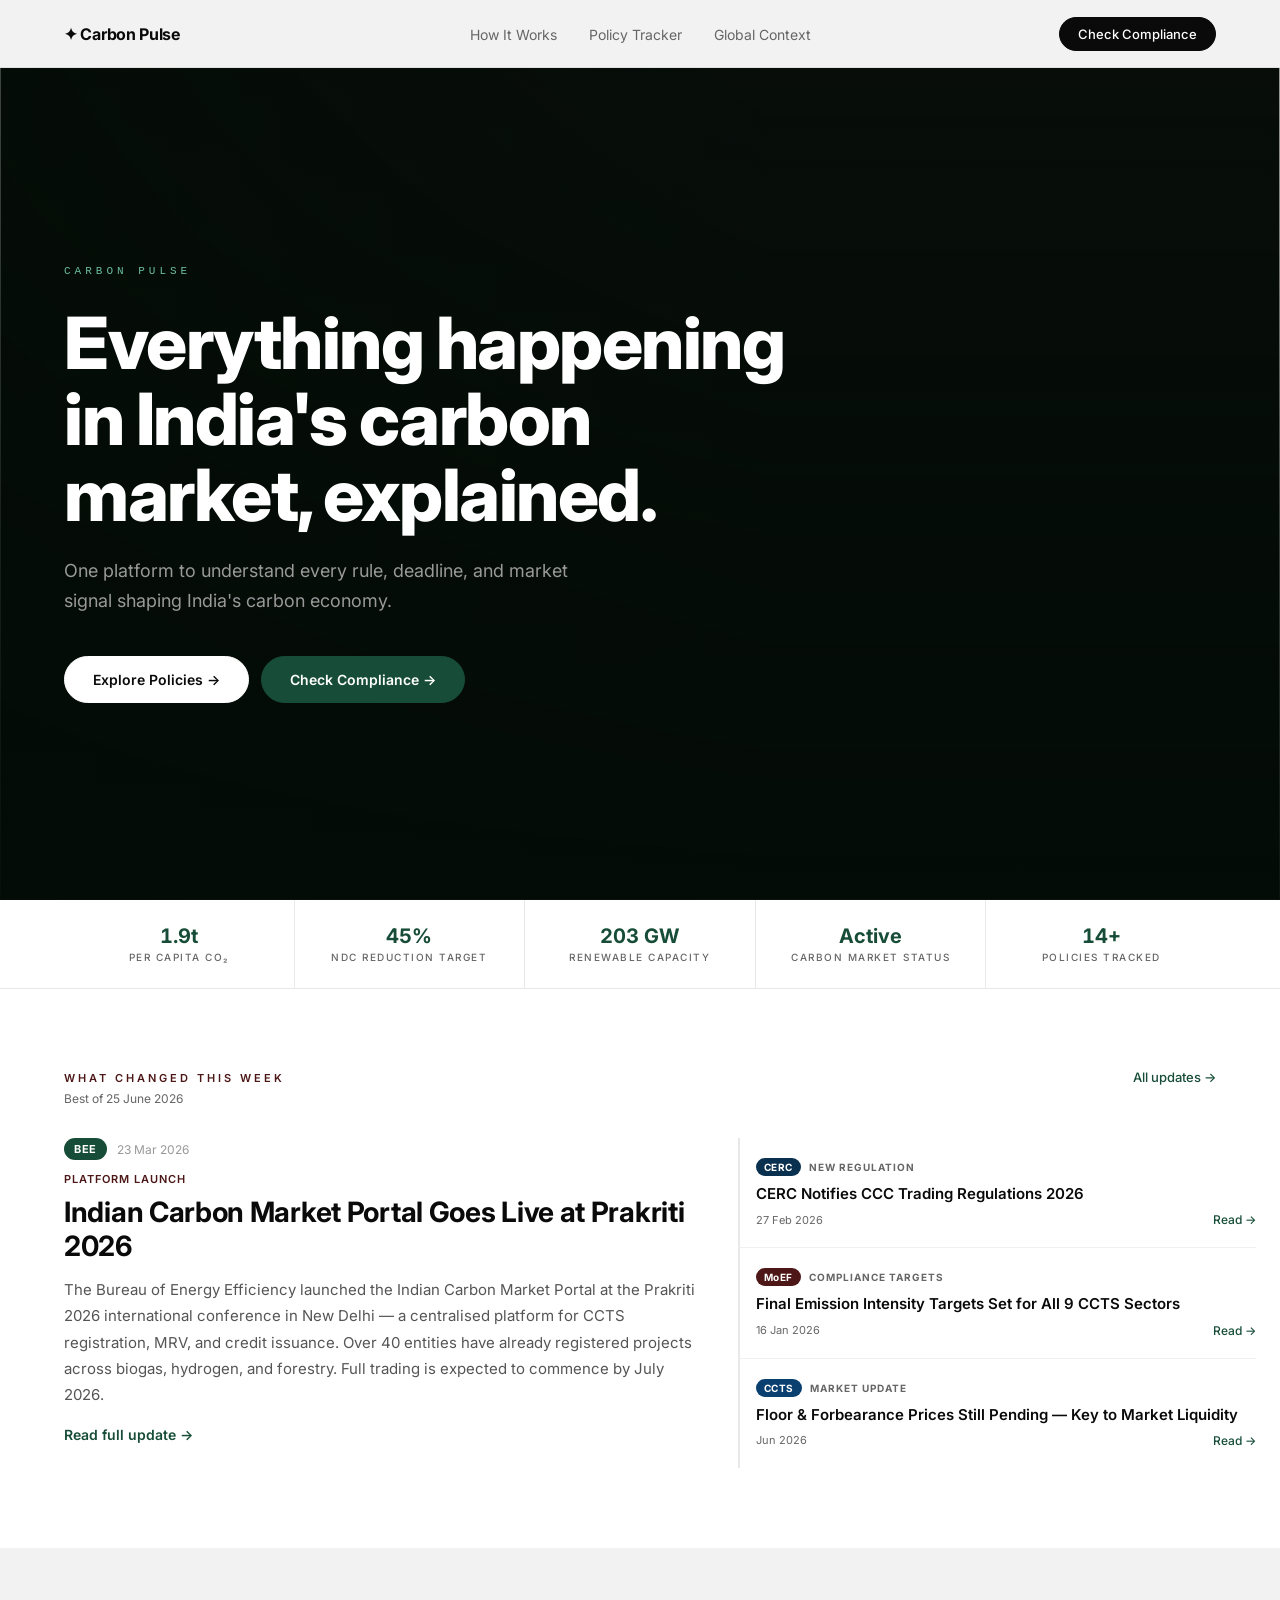
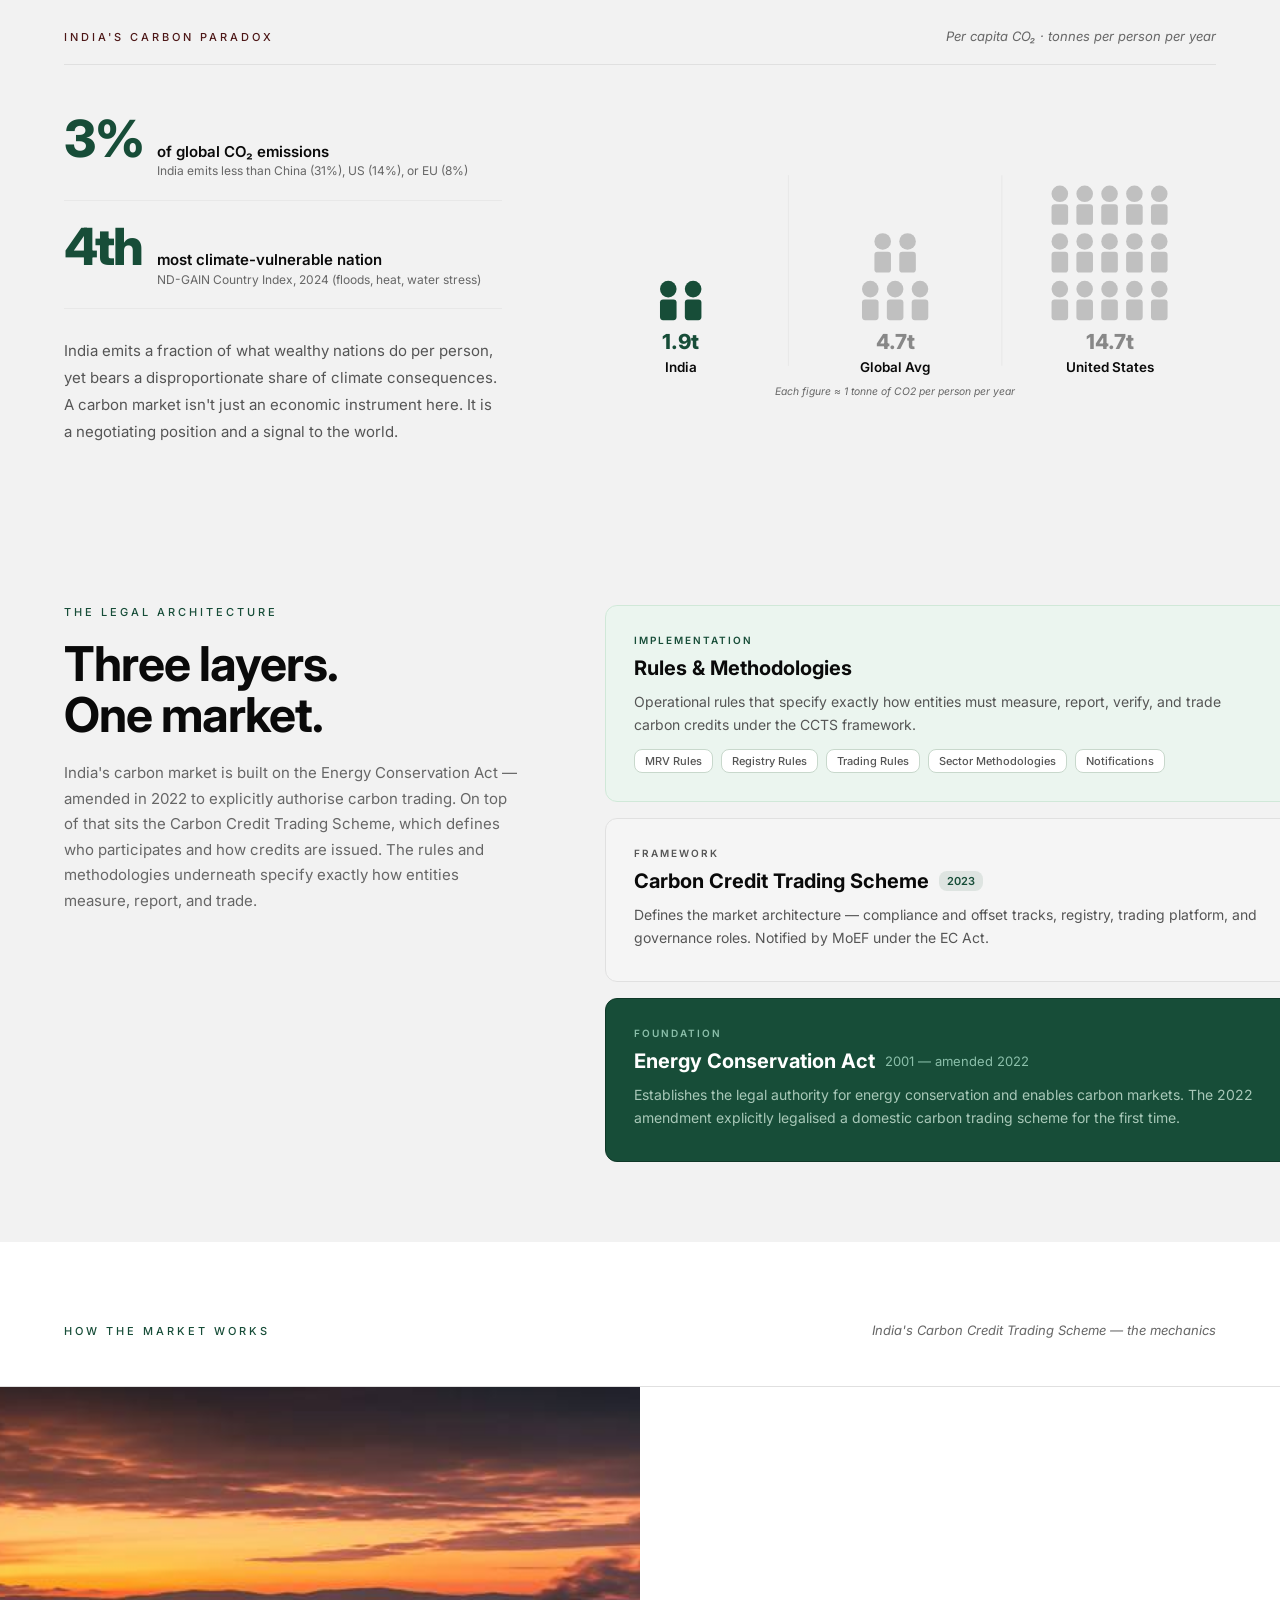
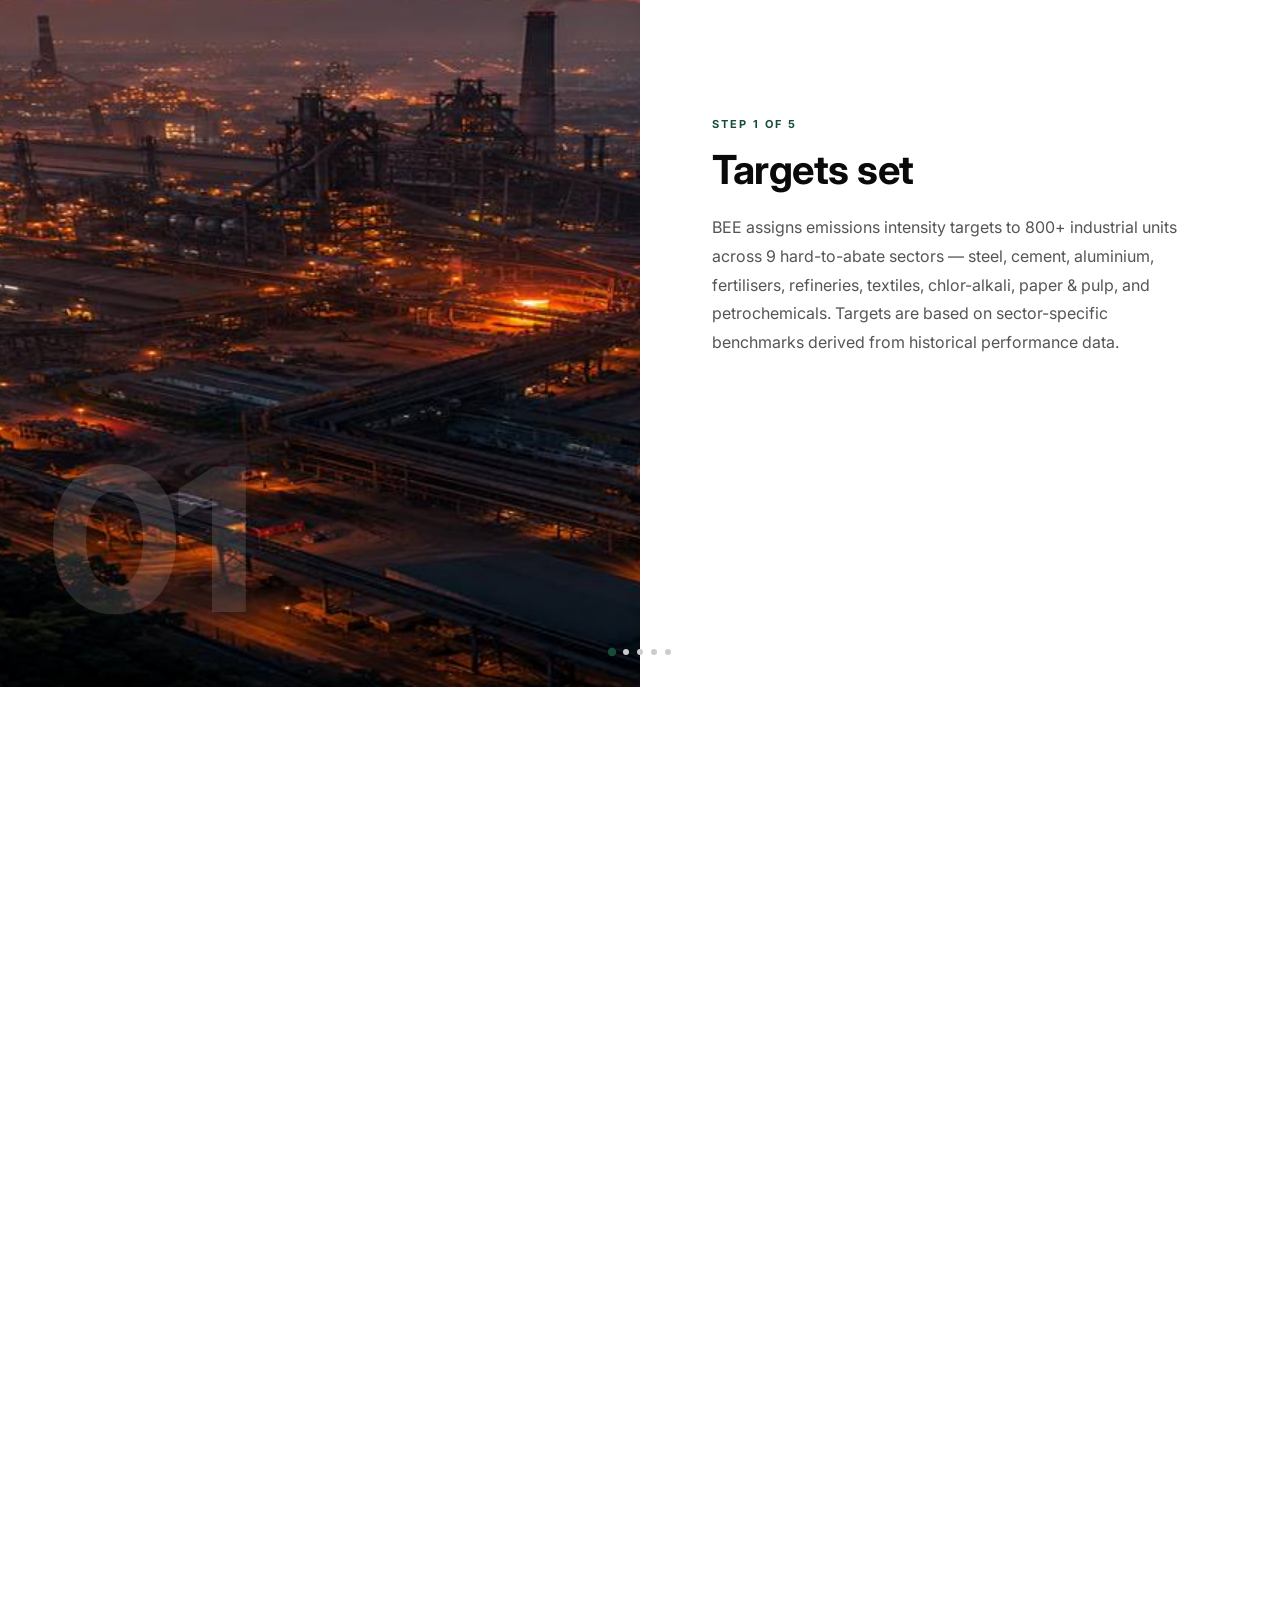
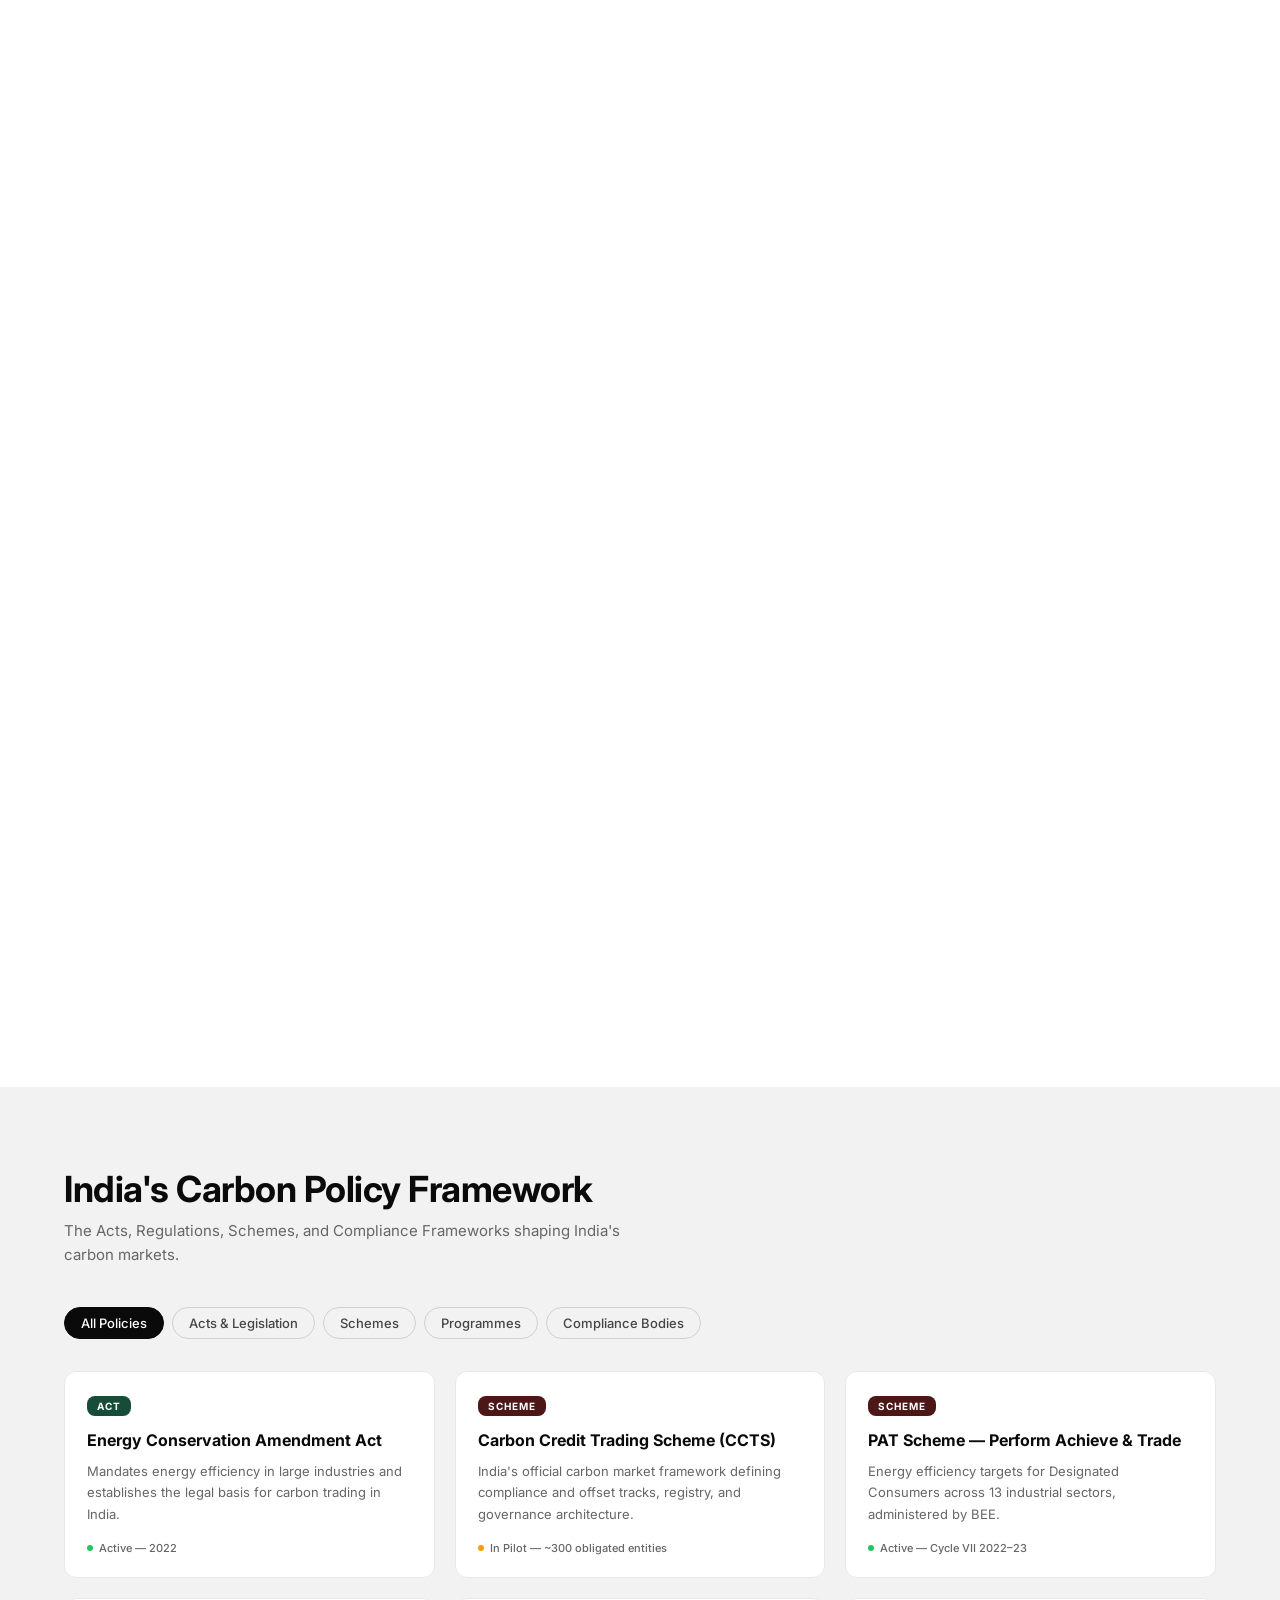
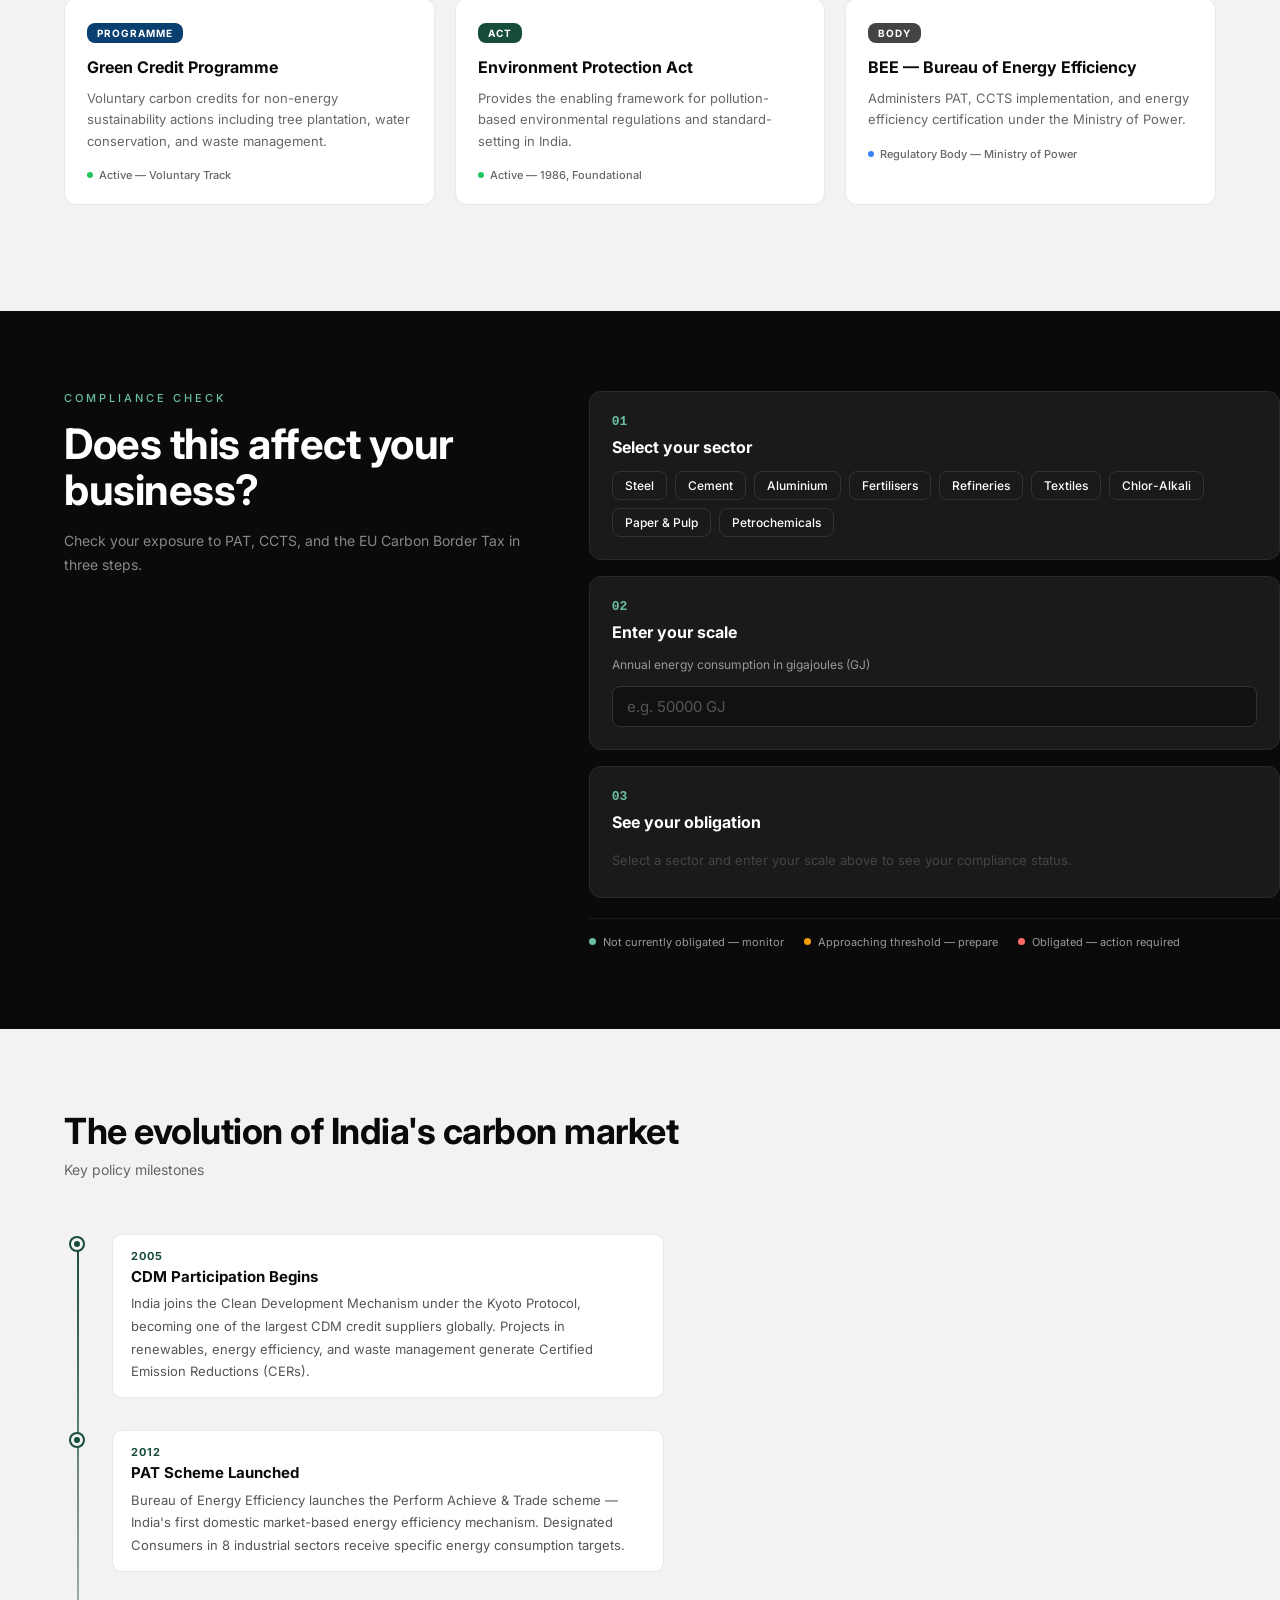
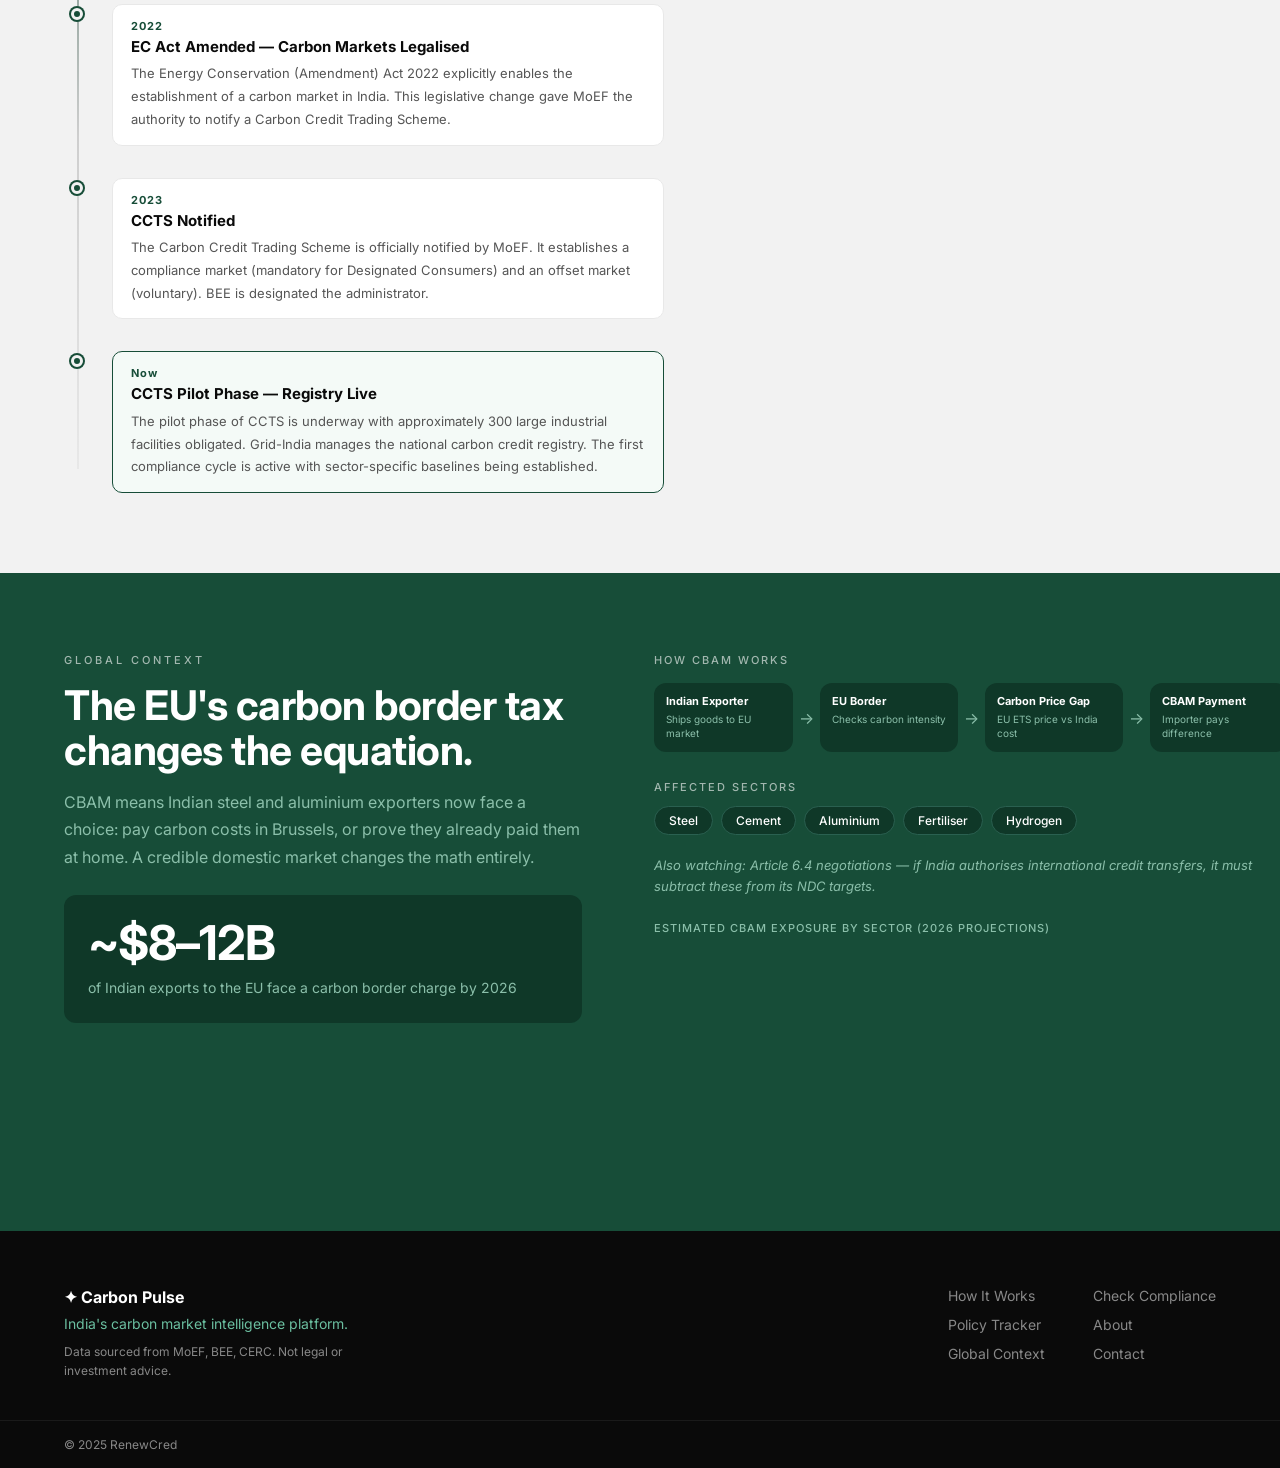
==== index.html @ 5375f483 "Fix images: cover with locked aspect ratio, full height panel" ====
<!DOCTYPE html>
<html lang="en">
<head>
  <meta charset="UTF-8" />
  <meta name="viewport" content="width=device-width, initial-scale=1.0" />
  <title>Carbon Pulse — India's Carbon Market Intelligence</title>
  <link rel="preconnect" href="https://fonts.googleapis.com" />
  <link rel="preconnect" href="https://fonts.gstatic.com" crossorigin />
  <link href="https://fonts.googleapis.com/css2?family=Inter:wght@400;500;700;800&display=swap" rel="stylesheet" />
  <!-- Chart.js loaded without defer so it is available at DOMContentLoaded -->
  <script src="https://cdnjs.cloudflare.com/ajax/libs/Chart.js/4.4.0/chart.umd.min.js"></script>
  <style>
    /* ─── RESET & BASE ─────────────────────────────────────────── */
    *, *::before, *::after { box-sizing: border-box; margin: 0; padding: 0; }
    html { scroll-behavior: smooth; font-size: 16px; }
    body {
      font-family: 'Inter', sans-serif;
      background: #F2F2F2;
      color: #0A0A0A;
      -webkit-font-smoothing: antialiased;
      overflow-x: hidden;
    }
    a { text-decoration: none; color: inherit; }
    button { font-family: inherit; cursor: pointer; border: none; background: none; }

    /* ─── TOKENS ───────────────────────────────────────────────── */
    :root {
      --bg: #F2F2F2;
      --black: #0A0A0A;
      --green: #174D38;
      --maroon: #4D1717;
      --white: #FFFFFF;
      --mint: #6BBFA0;
      --mint-light: #8BBFAA;
      --mint-pale: #A8C8B8;
      --gold: #FFFFFF;
      --radius-card: 12px;
      --radius-tag: 8px;
      --radius-pill: 100px;
      --section-pad: 80px;
      --h-pad: 64px;
      --max-w: 1280px;
    }

    /* ─── LAYOUT HELPERS ────────────────────────────────────────── */
    .container {
      max-width: var(--max-w);
      margin: 0 auto;
      padding: 0 var(--h-pad);
    }
    .section-label {
      font-size: 11px;
      letter-spacing: 3px;
      text-transform: uppercase;
      font-weight: 500;
    }

    /* ─── 1. NAV ────────────────────────────────────────────────── */
    #nav {
      position: fixed;
      top: 0; left: 0; right: 0;
      height: 68px;
      background: #F2F2F2;
      border-bottom: 1px solid #E0E0E0;
      z-index: 1000;
      transition: background 0.3s ease, box-shadow 0.3s ease;
    }
    #nav.scrolled {
      background: #FFFFFF;
      box-shadow: 0 2px 16px rgba(0,0,0,0.08);
    }
    .nav-inner {
      max-width: var(--max-w);
      margin: 0 auto;
      padding: 0 var(--h-pad);
      height: 100%;
      display: grid;
      grid-template-columns: 1fr auto 1fr;
      align-items: center;
    }
    .nav-ctas {
      justify-self: end;
    }
    .nav-logo {
      font-weight: 700;
      font-size: 16px;
      color: #0A0A0A;
      letter-spacing: -0.3px;
      white-space: nowrap;
    }
    .nav-links {
      display: flex;
      gap: 32px;
      list-style: none;
    }
    .nav-links a {
      font-size: 14px;
      color: #666;
      transition: color 0.2s ease;
    }
    .nav-links a:hover { color: #0A0A0A; }
    .nav-ctas {
      display: flex;
      gap: 10px;
      align-items: center;
    }
    .btn-outline {
      padding: 8px 18px;
      border: 1px solid #0A0A0A;
      border-radius: var(--radius-pill);
      background: transparent;
      color: #0A0A0A;
      font-size: 13px;
      font-weight: 500;
      transition: all 0.2s ease;
      white-space: nowrap;
      display: inline-block;
    }
    .btn-outline:hover { background: #0A0A0A; color: #FFF; }
    .btn-solid {
      padding: 8px 18px;
      border: 1px solid #0A0A0A;
      border-radius: var(--radius-pill);
      background: #0A0A0A;
      color: #FFFFFF;
      font-size: 13px;
      font-weight: 500;
      transition: all 0.2s ease;
      white-space: nowrap;
      display: inline-block;
    }
    .btn-solid:hover { background: #2A2A2A; }

    /* Hamburger */
    .nav-hamburger {
      display: none;
      flex-direction: column;
      gap: 5px;
      cursor: pointer;
      padding: 4px;
      background: none;
      border: none;
    }
    .nav-hamburger span {
      display: block;
      width: 22px;
      height: 2px;
      background: #0A0A0A;
      border-radius: 2px;
      transition: all 0.2s ease;
    }
    .nav-mobile-menu {
      display: none;
      position: fixed;
      top: 68px; left: 0; right: 0;
      background: #FFF;
      border-bottom: 1px solid #E0E0E0;
      padding: 20px var(--h-pad);
      z-index: 999;
      flex-direction: column;
      gap: 16px;
    }
    .nav-mobile-menu.open { display: flex; }
    .nav-mobile-menu a {
      font-size: 15px;
      color: #0A0A0A;
      font-weight: 500;
    }
    .nav-mobile-ctas {
      display: flex;
      gap: 10px;
      margin-top: 4px;
    }

    /* ─── 2. HERO ───────────────────────────────────────────────── */
    #hero {
      min-height: 100vh;
      background-color: #080e0a;
      position: relative;
      display: flex;
      align-items: center;
      overflow: hidden;
    }
    /* Photo background */
    #hero-bg-img {
      position: absolute;
      inset: 0;
      width: 100%;
      height: 100%;
      object-fit: cover;
      object-position: center 30%;
      pointer-events: none;
      z-index: 0;
    }
    /* Dark overlay — bottom heavy so text is always readable */
    #hero::before {
      content: '';
      position: absolute;
      inset: 0;
      background:
        linear-gradient(to top, rgba(4,12,7,0.96) 0%, rgba(4,12,7,0.72) 40%, rgba(4,12,7,0.35) 75%, rgba(4,12,7,0.15) 100%),
        linear-gradient(to right, rgba(4,12,7,0.6) 0%, transparent 60%);
      pointer-events: none;
      z-index: 1;
    }
    /* SVG hidden — replaced by photo */
    #hero-bg-svg { display: none; }
    .hero-content {
      position: relative;
      z-index: 3;
      max-width: var(--max-w);
      margin: 0 auto;
      padding: 0 var(--h-pad);
      padding-top: 68px;
      width: 100%;
    }
    .hero-label {
      font-size: 11px;
      letter-spacing: 4px;
      text-transform: uppercase;
      color: var(--mint);
      font-family: 'Courier New', monospace;
      font-weight: 500;
      margin-bottom: 28px;
    }
    .hero-headline {
      font-size: clamp(48px, 6vw, 72px);
      font-weight: 800;
      color: #FFFFFF;
      line-height: 1.05;
      letter-spacing: -1.5px;
      max-width: 720px;
    }
    .hero-sub {
      font-size: 18px;
      color: #999;
      max-width: 540px;
      margin-top: 24px;
      line-height: 1.65;
      font-weight: 400;
    }
    .hero-ctas {
      display: flex;
      gap: 12px;
      margin-top: 40px;
      flex-wrap: wrap;
    }
    .hero-btn-white {
      padding: 14px 28px;
      border-radius: var(--radius-pill);
      background: #FFFFFF;
      color: #0A0A0A;
      font-size: 14px;
      font-weight: 600;
      transition: all 0.2s ease;
      border: 1px solid #FFFFFF;
      display: inline-block;
    }
    .hero-btn-white:hover { background: #E8E8E8; }
    .hero-btn-green {
      padding: 14px 28px;
      border-radius: var(--radius-pill);
      background: var(--green);
      color: #FFFFFF;
      font-size: 14px;
      font-weight: 600;
      transition: all 0.2s ease;
      border: 1px solid var(--green);
      display: inline-block;
    }
    .hero-btn-green:hover { background: #1e6849; }
    .hero-scroll-indicator {
      position: absolute;
      bottom: 36px;
      left: 50%;
      transform: translateX(-50%);
      z-index: 2;
      color: #444;
      font-size: 11px;
      letter-spacing: 2px;
      text-transform: uppercase;
      display: flex;
      flex-direction: column;
      align-items: center;
      gap: 6px;
      transition: opacity 0.3s ease;
    }
    .hero-scroll-indicator::after {
      content: '';
      display: block;
      width: 1px;
      height: 28px;
      background: linear-gradient(to bottom, #444, transparent);
    }

    /* ─── 3. STATS BAR ──────────────────────────────────────────── */
    #stats-bar {
      background: #FFFFFF;
      border-bottom: 1px solid #E8E8E8;
    }
    .stats-inner {
      max-width: var(--max-w);
      margin: 0 auto;
      padding: 0 var(--h-pad);
      display: flex;
      align-items: stretch;
      height: 88px;
    }
    .stat-item {
      flex: 1;
      display: flex;
      flex-direction: column;
      align-items: center;
      justify-content: center;
      gap: 5px;
      padding: 0 16px;
      border-right: 1px solid #E8E8E8;
    }
    .stat-item:last-child { border-right: none; }
    .stat-value {
      font-size: 20px;
      font-weight: 700;
      color: var(--green);
      line-height: 1;
      font-variant-numeric: tabular-nums;
    }
    .stat-label {
      font-size: 10px;
      color: #666;
      text-transform: uppercase;
      letter-spacing: 1.5px;
      text-align: center;
      font-weight: 500;
    }

    /* ─── 4. CARBON PARADOX ─────────────────────────────────────── */
    #paradox {
      padding: var(--section-pad) 0;
      background: var(--bg);
    }
    .paradox-inner {
      max-width: var(--max-w);
      margin: 0 auto;
      padding: 0 var(--h-pad);
    }
    .paradox-header {
      display: flex;
      align-items: baseline;
      justify-content: space-between;
      margin-bottom: 48px;
      padding-bottom: 20px;
      border-bottom: 1px solid #E0E0E0;
      flex-wrap: wrap;
      gap: 12px;
    }
    .paradox-header .section-label { color: var(--maroon); }
    .paradox-header-note {
      font-size: 13px;
      color: #666;
      font-style: italic;
    }
    .paradox-body {
      display: grid;
      grid-template-columns: 38% 1fr;
      gap: 72px;
      align-items: start;
    }
    .paradox-left {
      display: flex;
      flex-direction: column;
      gap: 0;
    }
    .paradox-callout {
      display: flex;
      align-items: baseline;
      gap: 14px;
      padding: 20px 0;
      border-bottom: 1px solid #E8E8E8;
    }
    .paradox-callout:first-child { padding-top: 0; }
    .paradox-num {
      font-size: clamp(40px, 4vw, 52px);
      font-weight: 800;
      color: var(--green);
      line-height: 1;
      letter-spacing: -1.5px;
      flex-shrink: 0;
    }
    .paradox-callout-text { }
    .paradox-callout-label {
      font-size: 15px;
      font-weight: 600;
      color: #0A0A0A;
      line-height: 1.3;
      margin-bottom: 2px;
    }
    .paradox-callout-sub {
      font-size: 12px;
      color: #666;
      line-height: 1.4;
    }
    .paradox-text {
      font-size: 15px;
      color: #555;
      line-height: 1.8;
      margin-top: 28px;
    }
    .paradox-right { }
    .isotype-chart {
      width: 100%;
      display: block;
    }
    .isotype-caption {
      font-size: 11px;
      color: #666;
      font-style: italic;
      margin-top: 12px;
      text-align: center;
    }

    /* ─── 4b. HOW IT WORKS ──────────────────────────────────────── */
    #how-it-works {
      background: #FFFFFF;
    }
    .how-header {
      max-width: var(--max-w);
      margin: 0 auto;
      padding: var(--section-pad) var(--h-pad) 48px;
      display: flex;
      align-items: baseline;
      justify-content: space-between;
      border-bottom: 1px solid #E0E0E0;
      flex-wrap: wrap;
      gap: 12px;
    }
    .how-header .section-label { color: var(--green); }
    .how-header-note { font-size: 13px; color: #666; font-style: italic; }

    /* Sticky scroll outer — tall enough for N cards × 100vh */
    .how-sticky-outer {
      position: relative;
      height: calc(5 * 100vh);
    }
    .how-sticky-inner {
      position: sticky;
      top: 0;
      height: 100vh;
      overflow: hidden;
    }
    .how-card {
      position: absolute;
      inset: 0;
      display: grid;
      grid-template-columns: 1fr 1fr;
      opacity: 0;
      transition: opacity 0.45s ease;
      pointer-events: none;
    }
    .how-card.active {
      opacity: 1;
      pointer-events: auto;
    }
    .how-card-visual {
      background-color: var(--green);
      background-size: cover;
      background-position: center center;
      background-repeat: no-repeat;
      display: flex;
      align-items: flex-end;
      padding: 48px;
      position: relative;
      overflow: hidden;
      height: 100%;
    }
    .how-card-visual-num {
      position: relative;
      z-index: 1;
    }
    .how-card-visual-num {
      font-size: clamp(120px, 18vw, 200px);
      font-weight: 800;
      color: rgba(255,255,255,0.12);
      line-height: 1;
      letter-spacing: -6px;
      position: relative;
      z-index: 1;
      align-self: flex-end;
      pointer-events: none;
      user-select: none;
    }
    .how-card-visual-tag {
      position: relative;
      z-index: 1;
      font-size: 11px;
      font-weight: 700;
      letter-spacing: 2px;
      text-transform: uppercase;
      color: var(--mint);
      background: rgba(0,0,0,0.25);
      padding: 5px 14px;
      border-radius: var(--radius-pill);
    }
    .how-card-text {
      display: flex;
      flex-direction: column;
      justify-content: center;
      padding: 64px 72px;
      background: #FFFFFF;
    }
    .how-card-step {
      font-size: 11px;
      font-weight: 700;
      letter-spacing: 2px;
      text-transform: uppercase;
      color: var(--green);
      margin-bottom: 16px;
    }
    .how-card-title {
      font-size: clamp(28px, 3.2vw, 40px);
      font-weight: 700;
      color: #0A0A0A;
      line-height: 1.15;
      letter-spacing: -0.5px;
      margin-bottom: 20px;
    }
    .how-card-desc {
      font-size: 16px;
      color: #555;
      line-height: 1.8;
      max-width: 480px;
    }
    /* Progress dots */
    .how-progress {
      position: absolute;
      bottom: 32px;
      left: 50%;
      transform: translateX(-50%);
      display: flex;
      gap: 8px;
      z-index: 10;
    }
    .how-prog-dot {
      width: 6px; height: 6px;
      border-radius: 50%;
      background: #CCC;
      transition: background 0.3s ease, transform 0.3s ease;
    }
    .how-prog-dot.active {
      background: var(--green);
      transform: scale(1.4);
    }
    @media (max-width: 768px) {
      .how-card { grid-template-columns: 1fr; }
      .how-card-visual { display: none; }
      .how-card-text { padding: 40px 28px; justify-content: flex-start; padding-top: 80px; }
    }

    /* ─── 5. LEGAL ARCHITECTURE ──────────────────────────────────── */
    #legal {
      padding: var(--section-pad) 0;
      background: var(--bg);
    }
    .legal-inner {
      max-width: var(--max-w);
      margin: 0 auto;
      padding: 0 var(--h-pad);
      display: grid;
      grid-template-columns: 40% 60%;
      gap: 80px;
      align-items: start;
    }
    .legal-left {
      position: sticky;
      top: 100px;
    }
    .legal-left .section-label {
      color: var(--green);
      margin-bottom: 20px;
      display: block;
    }
    .legal-headline {
      font-size: 48px;
      font-weight: 700;
      color: #0A0A0A;
      line-height: 1.05;
      letter-spacing: -1px;
      margin-bottom: 20px;
    }
    .legal-sub {
      font-size: 15px;
      color: #666;
      line-height: 1.7;
    }
    .legal-sub-coda {
      font-size: 13px;
      color: #666;
      font-style: italic;
      margin: 0;
    }
    .legal-right {
      display: flex;
      flex-direction: column;
      gap: 16px;
    }
    .strata-card {
      border-radius: var(--radius-card);
      padding: 28px;
      border: 1px solid transparent;
      opacity: 0;
      transform: translateY(32px);
      transition: opacity 0.5s ease, transform 0.5s ease;
    }
    .strata-card.revealed {
      opacity: 1;
      transform: translateY(0);
    }
    .strata-card-layer {
      font-size: 10px;
      text-transform: uppercase;
      letter-spacing: 2px;
      font-weight: 600;
      margin-bottom: 10px;
    }
    .strata-card-title {
      font-size: 20px;
      font-weight: 700;
      margin-bottom: 10px;
      display: flex;
      align-items: center;
      gap: 10px;
      flex-wrap: wrap;
    }
    .strata-year-tag {
      font-size: 11px;
      font-weight: 600;
      color: var(--green);
      background: rgba(23,77,56,0.1);
      padding: 3px 8px;
      border-radius: var(--radius-tag);
    }
    .strata-sub {
      font-size: 14px;
      line-height: 1.65;
      margin-bottom: 4px;
    }
    .strata-pills {
      display: flex;
      flex-wrap: wrap;
      gap: 8px;
      margin-top: 12px;
    }
    .strata-pill {
      font-size: 11px;
      color: #555;
      background: #FFFFFF;
      border: 1px solid #C8D8CC;
      border-radius: var(--radius-tag);
      padding: 4px 10px;
      font-weight: 500;
    }
    .strata-impl { background: #EBF5EF; border-color: #D0E8D8; }
    .strata-impl .strata-card-layer { color: var(--green); }
    .strata-impl .strata-card-title { color: #0A0A0A; }
    .strata-impl .strata-sub { color: #555; }
    .strata-framework { background: #F5F5F5; border-color: #E0E0E0; }
    .strata-framework .strata-card-layer { color: #555; }
    .strata-framework .strata-card-title { color: #0A0A0A; }
    .strata-framework .strata-sub { color: #555; }
    .strata-foundation { background: var(--green); border-color: #0F3828; }
    .strata-foundation .strata-card-layer { color: var(--mint-light); }
    .strata-foundation .strata-card-title { color: #FFFFFF; }
    .strata-foundation .strata-sub { color: var(--mint-pale); }

    /* ─── 6. EVOLUTION TIMELINE ─────────────────────────────────── */
    #evolution {
      padding: var(--section-pad) 0;
      background: var(--bg);
    }
    .evolution-inner {
      max-width: var(--max-w);
      margin: 0 auto;
      padding: 0 var(--h-pad);
    }
    .evolution-header { margin-bottom: 56px; }
    .evolution-heading {
      font-size: 36px;
      font-weight: 700;
      color: #0A0A0A;
      letter-spacing: -0.5px;
      margin-bottom: 8px;
    }
    .evolution-sub { font-size: 14px; color: #666; }

    /* ── EVOLUTION TIMELINE — compact vertical ──────────────────── */
    .milestone-rows {
      position: relative;
      display: flex;
      flex-direction: column;
      max-width: 600px;
    }
    /* The vertical line */
    .milestone-rows::before {
      content: '';
      position: absolute;
      left: 13px;
      top: 6px;
      bottom: 24px;
      width: 2px;
      background: linear-gradient(to bottom, var(--green) 0%, #CECECE 60%, #E8E8E8 100%);
    }
    .milestone-row {
      display: grid;
      grid-template-columns: 28px 1fr;
      gap: 0 20px;
      padding-bottom: 32px;
      opacity: 0;
      transform: translateY(20px);
      transition: opacity 0.5s ease, transform 0.5s ease;
    }
    .milestone-row:last-child { padding-bottom: 0; }
    .milestone-row.revealed { opacity: 1; transform: translateY(0); }

    /* Left column: dot only */
    .milestone-row-left {
      position: relative;
      padding-top: 4px;
    }
    .milestone-dot {
      width: 12px;
      height: 12px;
      border-radius: 50%;
      background: var(--green);
      border: 3px solid var(--bg);
      box-shadow: 0 0 0 2px var(--green);
      position: absolute;
      left: 7px;
      top: 4px;
    }

    /* Right column: compact card */
    .milestone-card {
      background: #FFFFFF;
      border: 1px solid #E8E8E8;
      border-radius: 10px;
      padding: 14px 18px;
    }
    .milestone-card-year {
      font-size: 11px;
      font-weight: 700;
      letter-spacing: 1px;
      color: var(--green);
      margin-bottom: 4px;
    }
    .milestone-card-title {
      font-size: 15px;
      font-weight: 700;
      color: #0A0A0A;
      line-height: 1.3;
      margin-bottom: 6px;
    }
    .milestone-card-desc {
      font-size: 13px;
      color: #555;
      line-height: 1.75;
    }
    @media (max-width: 768px) {
      .milestone-rows { max-width: 100%; }
    }

    /* ─── 7. POLICY LANDSCAPE ───────────────────────────────────── */
    #policy {
      padding: var(--section-pad) 0;
      background: var(--bg);
    }
    .policy-inner {
      max-width: var(--max-w);
      margin: 0 auto;
      padding: 0 var(--h-pad);
    }
    .policy-header { margin-bottom: 40px; }
    .policy-heading {
      font-size: 36px;
      font-weight: 700;
      color: #0A0A0A;
      letter-spacing: -0.5px;
      margin-bottom: 8px;
    }
    .policy-sub {
      font-size: 15px;
      color: #666;
      max-width: 600px;
      line-height: 1.6;
    }
    .filter-tabs {
      display: flex;
      gap: 8px;
      flex-wrap: wrap;
      margin-bottom: 32px;
    }
    .filter-tab {
      padding: 7px 16px;
      border-radius: var(--radius-pill);
      font-size: 13px;
      font-weight: 500;
      cursor: pointer;
      border: 1px solid #D0D0D0;
      background: transparent;
      color: #444;
      transition: all 0.2s ease;
    }
    .filter-tab:hover { border-color: #0A0A0A; color: #0A0A0A; }
    .filter-tab.active {
      background: #0A0A0A;
      color: #FFFFFF;
      border-color: #0A0A0A;
    }
    .policy-grid {
      display: grid;
      grid-template-columns: repeat(3, 1fr);
      gap: 20px;
      min-height: 460px;
      align-content: start;
    }
    .policy-card {
      background: #FFFFFF;
      border: 1px solid #E8E8E8;
      border-radius: var(--radius-card);
      padding: 22px;
      transition: box-shadow 0.2s ease, transform 0.2s ease, opacity 0.2s ease;
      opacity: 1;
      transform: translateY(0);
    }
    .policy-card:hover {
      box-shadow: 0 4px 16px rgba(0,0,0,0.08);
      transform: translateY(-2px);
    }
    .policy-card.hidden {
      opacity: 0;
      transform: translateY(8px);
      pointer-events: none;
      display: none;
    }
    .policy-card-tag {
      display: inline-block;
      font-size: 10px;
      font-weight: 700;
      letter-spacing: 1px;
      text-transform: uppercase;
      padding: 4px 10px;
      border-radius: var(--radius-tag);
      margin-bottom: 14px;
      color: #FFFFFF;
    }
    .tag-act { background: var(--green); }
    .tag-scheme { background: var(--maroon); }
    .tag-programme { background: #0A4070; }
    .tag-body { background: #444; }
    .policy-card-title {
      font-size: 16px;
      font-weight: 700;
      color: #0A0A0A;
      margin-bottom: 10px;
      line-height: 1.3;
    }
    .policy-card-desc {
      font-size: 13px;
      color: #666;
      line-height: 1.65;
      margin-bottom: 16px;
    }
    .policy-card-status {
      display: flex;
      align-items: center;
      gap: 6px;
      font-size: 11px;
      color: #666;
      font-weight: 500;
    }
    .status-dot {
      width: 6px; height: 6px;
      border-radius: 50%;
      background: #22C55E;
      flex-shrink: 0;
    }
    .status-dot.pilot { background: #F59E0B; }
    .status-dot.body { background: #3B82F6; }

    /* ─── 8. COMPLIANCE CHECKER ─────────────────────────────────── */
    #compliance {
      padding: var(--section-pad) 0;
      background: #0A0A0A;
    }
    .compliance-inner {
      max-width: var(--max-w);
      margin: 0 auto;
      padding: 0 var(--h-pad);
      display: grid;
      grid-template-columns: 40% 60%;
      gap: 64px;
      align-items: start;
    }
    .compliance-label {
      font-size: 11px;
      letter-spacing: 3px;
      text-transform: uppercase;
      color: var(--mint);
      font-weight: 500;
      margin-bottom: 16px;
    }
    .compliance-headline {
      font-size: 42px;
      font-weight: 700;
      color: #FFFFFF;
      line-height: 1.1;
      letter-spacing: -0.5px;
      margin-bottom: 16px;
    }
    .compliance-sub {
      font-size: 14px;
      color: #888;
      line-height: 1.7;
    }
    .compliance-right {
      display: flex;
      flex-direction: column;
      gap: 16px;
    }
    .checker-card {
      background: #1A1A1A;
      border: 1px solid #2A2A2A;
      border-radius: var(--radius-card);
      padding: 22px;
    }
    .checker-step {
      font-size: 13px;
      color: var(--mint);
      font-weight: 600;
      margin-bottom: 8px;
      font-family: 'Courier New', monospace;
    }
    .checker-title {
      font-size: 16px;
      font-weight: 700;
      color: #FFFFFF;
      margin-bottom: 14px;
    }
    .checker-sub-text {
      font-size: 12px;
      color: #999;
      margin-bottom: 12px;
      line-height: 1.5;
    }
    .sector-chips {
      display: flex;
      flex-wrap: wrap;
      gap: 8px;
    }
    .sector-chip {
      padding: 6px 12px;
      border: 1px solid #333;
      border-radius: var(--radius-tag);
      background: transparent;
      color: #FFFFFF;
      font-size: 12px;
      font-weight: 500;
      cursor: pointer;
      transition: all 0.2s ease;
    }
    .sector-chip:hover { border-color: #555; }
    .sector-chip.selected {
      background: var(--green);
      border-color: var(--green);
    }
    .dark-input {
      width: 100%;
      background: #111;
      border: 1px solid #333;
      border-radius: var(--radius-tag);
      color: #FFFFFF;
      font-family: inherit;
      font-size: 15px;
      padding: 10px 14px;
      outline: none;
      transition: border-color 0.2s ease;
    }
    .dark-input:focus { border-color: var(--mint); }
    .dark-input::placeholder { color: #555; }
    .obligation-result {
      font-size: 14px;
      line-height: 1.6;
      padding: 4px 0;
      min-height: 24px;
    }
    .result-obligated { color: #FF6B6B; font-weight: 600; }
    .result-approaching { color: #F59E0B; font-weight: 600; }
    .result-monitor { color: var(--mint); font-weight: 600; }
    .result-empty { color: #444; font-weight: 400; font-size: 13px; }
    .checker-cta {
      display: inline-block;
      margin-top: 14px;
      padding: 10px 20px;
      background: var(--green);
      color: #FFFFFF;
      font-size: 13px;
      font-weight: 600;
      border-radius: var(--radius-pill);
      transition: all 0.2s ease;
    }
    .checker-cta:hover { background: #1e6849; }
    .compliance-legend {
      display: flex;
      gap: 20px;
      flex-wrap: wrap;
      margin-top: 4px;
      padding-top: 16px;
      border-top: 1px solid #1A1A1A;
    }
    .legend-item {
      display: flex;
      align-items: center;
      gap: 7px;
      font-size: 11px;
      color: #999;
    }
    .legend-dot {
      width: 7px; height: 7px;
      border-radius: 50%;
      flex-shrink: 0;
    }
    .l-monitor { background: var(--mint); }
    .l-approach { background: #F59E0B; }
    .l-obligated { background: #FF6B6B; }

    /* ─── 9. WHAT CHANGED THIS WEEK ─────────────────────────────── */
    #news {
      padding: var(--section-pad) 0;
      background: #FFFFFF;
    }
    .news-inner {
      max-width: var(--max-w);
      margin: 0 auto;
      padding: 0 var(--h-pad);
    }
    .news-header {
      display: flex;
      align-items: baseline;
      justify-content: space-between;
      margin-bottom: 6px;
      flex-wrap: wrap;
      gap: 8px;
    }
    .news-section-label {
      font-size: 11px;
      letter-spacing: 3px;
      text-transform: uppercase;
      color: var(--maroon);
      font-weight: 600;
    }
    .news-all-link {
      font-size: 13px;
      color: var(--green);
      font-weight: 500;
    }
    .news-all-link:hover { text-decoration: underline; }
    .news-date-line {
      font-size: 12px;
      color: #666;
      margin-bottom: 32px;
    }
    .news-grid {
      display: grid;
      grid-template-columns: 55% 45%;
      gap: 40px;
    }
    .news-featured-meta {
      display: flex;
      align-items: center;
      gap: 10px;
      margin-bottom: 12px;
      flex-wrap: wrap;
    }
    .inst-pill {
      font-size: 11px;
      font-weight: 700;
      color: #FFF;
      padding: 4px 10px;
      border-radius: var(--radius-pill);
      letter-spacing: 0.5px;
    }
    .inst-ccts { background: #0A4070; }
    .inst-bee  { background: var(--green); }
    .inst-moef { background: var(--maroon); }
    .inst-cerc { background: #0A3050; }
    .news-date { font-size: 12px; color: #999; }
    .news-tag {
      font-size: 11px;
      font-weight: 600;
      letter-spacing: 1px;
      text-transform: uppercase;
      color: var(--maroon);
      margin-bottom: 10px;
    }
    .news-featured-title {
      font-size: 28px;
      font-weight: 700;
      color: #0A0A0A;
      line-height: 1.2;
      margin-bottom: 14px;
      letter-spacing: -0.3px;
    }
    .news-featured-summary {
      font-size: 15px;
      color: #555;
      line-height: 1.75;
      margin-bottom: 16px;
    }
    .news-read-link { font-size: 14px; color: var(--green); font-weight: 600; }
    .news-read-link:hover { text-decoration: underline; }
    .news-sidebar { display: flex; flex-direction: column; }
    .news-story {
      padding: 20px 0 20px 16px;
      border-left: 2px solid #E8E8E8;
      border-bottom: 1px solid #F0F0F0;
      transition: border-left-color 0.2s ease;
    }
    .news-story:last-child { border-bottom: none; }
    .news-story:hover { border-left-color: var(--green); }
    .news-story-meta {
      display: flex;
      align-items: center;
      gap: 8px;
      margin-bottom: 8px;
      flex-wrap: wrap;
    }
    .news-story-type {
      font-size: 10px;
      font-weight: 700;
      letter-spacing: 1px;
      text-transform: uppercase;
      color: #666;
    }
    .news-story-title {
      font-size: 15px;
      font-weight: 600;
      color: #0A0A0A;
      line-height: 1.35;
      margin-bottom: 8px;
    }
    .news-story-footer {
      display: flex;
      align-items: center;
      justify-content: space-between;
    }
    .news-story-date { font-size: 11px; color: #666; }
    .news-story-link { font-size: 12px; color: var(--green); font-weight: 500; }
    .news-story-link:hover { text-decoration: underline; }

    /* ─── 10. GLOBAL CONTEXT ────────────────────────────────────── */
    #global {
      padding: var(--section-pad) 0;
      background: var(--green);
      overflow: hidden;
    }
    .global-inner {
      max-width: var(--max-w);
      margin: 0 auto;
      padding: 0 var(--h-pad);
      display: grid;
      grid-template-columns: 45% 55%;
      gap: 72px;
      align-items: start;
    }
    .global-label {
      font-size: 11px;
      letter-spacing: 3px;
      text-transform: uppercase;
      color: rgba(255,255,255,0.6);
      font-weight: 500;
      margin-bottom: 16px;
    }
    .global-headline {
      font-size: clamp(26px, 3.2vw, 42px);
      font-weight: 700;
      color: #FFFFFF;
      line-height: 1.1;
      letter-spacing: -0.5px;
      margin-bottom: 16px;
    }
    .global-sub {
      font-size: 16px;
      color: var(--mint-light);
      line-height: 1.7;
    }
    .global-stat-card {
      background: #0F3828;
      border-radius: var(--radius-card);
      padding: 24px;
      margin-top: 24px;
    }
    .global-stat-value {
      font-size: 48px;
      font-weight: 700;
      color: var(--gold);
      line-height: 1;
      letter-spacing: -1px;
      margin-bottom: 10px;
    }
    .global-stat-desc {
      font-size: 14px;
      color: var(--mint-light);
      line-height: 1.6;
    }
    .cbam-label {
      font-size: 11px;
      letter-spacing: 2px;
      text-transform: uppercase;
      color: rgba(255,255,255,0.6);
      font-weight: 500;
      margin-bottom: 16px;
    }
    .cbam-flow {
      display: flex;
      align-items: stretch;
      gap: 6px;
      margin-bottom: 28px;
      flex-wrap: nowrap;
    }
    .cbam-box {
      background: #0F3828;
      border-radius: var(--radius-card);
      padding: 12px;
      flex: 1;
    }
    .cbam-box-title {
      font-size: 11px;
      font-weight: 700;
      color: #FFFFFF;
      margin-bottom: 4px;
      line-height: 1.2;
    }
    .cbam-box-sub {
      font-size: 10px;
      color: var(--mint-light);
      line-height: 1.4;
    }
    .cbam-arrow {
      font-size: 16px;
      color: var(--mint-light);
      display: flex;
      align-items: center;
      flex-shrink: 0;
    }
    .sectors-label {
      font-size: 11px;
      letter-spacing: 2px;
      text-transform: uppercase;
      color: rgba(255,255,255,0.6);
      font-weight: 500;
      margin-bottom: 12px;
    }
    .sector-pills-green {
      display: flex;
      flex-wrap: wrap;
      gap: 8px;
      margin-bottom: 20px;
    }
    .sector-pill-green {
      padding: 6px 14px;
      border: 1px solid #2A6050;
      background: #0F3828;
      color: #FFFFFF;
      border-radius: var(--radius-pill);
      font-size: 12px;
      font-weight: 500;
    }
    .article6-note {
      font-size: 13px;
      color: var(--mint-light);
      font-style: italic;
      line-height: 1.6;
      margin-bottom: 24px;
    }
    .cbam-chart-title {
      font-size: 11px;
      color: var(--mint-light);
      text-transform: uppercase;
      letter-spacing: 1px;
      margin-bottom: 16px;
      font-weight: 500;
    }
    #cbam-chart { display: block; }

    /* ─── 11. FOOTER ────────────────────────────────────────────── */
    #footer {
      background: #0A0A0A;
      padding: 56px 0 0;
    }
    .footer-inner {
      max-width: var(--max-w);
      margin: 0 auto;
      padding: 0 var(--h-pad);
      display: flex;
      justify-content: space-between;
      align-items: flex-start;
      gap: 40px;
      flex-wrap: wrap;
    }
    .footer-logo {
      font-size: 16px;
      font-weight: 700;
      color: #FFFFFF;
      margin-bottom: 8px;
    }
    .footer-tagline {
      font-size: 14px;
      color: var(--mint);
      margin-bottom: 10px;
    }
    .footer-disclaimer {
      font-size: 12px;
      color: #888;
      max-width: 300px;
      line-height: 1.6;
    }
    .footer-links { display: flex; gap: 48px; }
    .footer-link-col {
      display: flex;
      flex-direction: column;
      gap: 12px;
    }
    .footer-link-col a {
      font-size: 14px;
      color: #888;
      transition: color 0.2s ease;
    }
    .footer-link-col a:hover { color: #FFFFFF; }
    .footer-bottom {
      margin-top: 40px;
      border-top: 1px solid #1A1A1A;
      padding: 16px var(--h-pad);
      max-width: 100%;
    }
    .footer-bottom-inner {
      max-width: var(--max-w);
      margin: 0 auto;
    }
    .footer-copy { font-size: 12px; color: #888; }

    /* ─── ANIMATION ─────────────────────────────────────────────── */
    @keyframes fadeSlideUp {
      from { opacity: 0; transform: translateY(10px); }
      to   { opacity: 1; transform: translateY(0); }
    }

    /* ─── RESPONSIVE ────────────────────────────────────────────── */
    @media (max-width: 1024px) {
      :root { --h-pad: 40px; }
      .paradox-inner { gap: 48px; }
      .legal-inner { gap: 48px; }
      .global-inner { gap: 48px; }
    }
    @media (max-width: 768px) {
      :root { --section-pad: 56px; --h-pad: 24px; }
      .nav-inner { display: flex; justify-content: space-between; }
      .nav-links, .nav-ctas { display: none; }
      .nav-hamburger { display: flex; }
      .hero-headline { font-size: 40px; letter-spacing: -0.5px; }
      .hero-sub { font-size: 16px; }
      .stats-inner { height: auto; flex-wrap: wrap; padding: 0; }
      .stat-item {
        flex: 1 1 calc(50% - 1px);
        min-width: 120px;
        height: 80px;
        border-bottom: 1px solid #E8E8E8;
      }
      .stat-item:nth-child(2n) { border-right: none; }
      .stat-item:last-child { flex: 1 1 100%; border-right: none; }
      .paradox-body { grid-template-columns: 1fr; gap: 40px; }
      .paradox-num { font-size: 40px; }
      .legal-inner { grid-template-columns: 1fr; }
      .legal-left { position: relative; top: auto; }
      .legal-headline { font-size: 36px; }
      .policy-grid { grid-template-columns: 1fr 1fr; }
      .compliance-inner { grid-template-columns: 1fr; gap: 40px; }
      .compliance-headline { font-size: 32px; }
      .news-grid { grid-template-columns: 1fr; gap: 32px; }
      .news-featured-title { font-size: 22px; }
      .global-inner { grid-template-columns: 1fr; gap: 40px; }
      .global-headline { font-size: 28px; }
      .global-stat-value { font-size: 36px; }
      .footer-inner { flex-direction: column; gap: 32px; }
      .footer-links { gap: 32px; }
    }
    @media (max-width: 480px) {
      .hero-headline { font-size: 32px; }
      .policy-grid { grid-template-columns: 1fr; }
      .evolution-heading { font-size: 26px; }
      .compliance-headline { font-size: 26px; }
      .cbam-flow { gap: 4px; }
      .cbam-box { padding: 10px 8px; }
      .cbam-box-title { font-size: 10px; }
    }
    @media (prefers-reduced-motion: reduce) {
      *, *::before, *::after { transition: none !important; animation: none !important; }
    }
  </style>
</head>
<body>

<!-- ══════════════════════════════════════════════════════════════ -->
<!-- 1. NAV                                                         -->
<!-- ══════════════════════════════════════════════════════════════ -->
<nav id="nav" role="navigation" aria-label="Main navigation">
  <div class="nav-inner">
    <a href="#" class="nav-logo" aria-label="Carbon Pulse home">✦ Carbon Pulse</a>
    <ul class="nav-links" role="list">
      <li><a href="#how-it-works">How It Works</a></li>
      <li><a href="#policy">Policy Tracker</a></li>
      <li><a href="#global">Global Context</a></li>
    </ul>
    <div class="nav-ctas">
      <a href="#compliance" class="btn-solid">Check Compliance</a>
    </div>
    <button class="nav-hamburger" aria-label="Toggle mobile menu" aria-expanded="false" id="hamburger">
      <span></span><span></span><span></span>
    </button>
  </div>
</nav>

<div class="nav-mobile-menu" id="mobile-menu" role="dialog" aria-label="Mobile navigation">
  <a href="#how-it-works">How It Works</a>
  <a href="#policy">Policy Tracker</a>
  <a href="#global">Global Context</a>
  <div class="nav-mobile-ctas">
    <a href="#compliance" class="btn-solid">Check Compliance</a>
  </div>
</div>

<!-- ══════════════════════════════════════════════════════════════ -->
<!-- 2. HERO                                                        -->
<!-- ══════════════════════════════════════════════════════════════ -->
<section id="hero" aria-label="Hero introduction">

  <img id="hero-bg-img"
    src="https://images.unsplash.com/photo-1756093158082-37e567772896?w=1600&auto=format&fit=crop&q=80"
    alt="" aria-hidden="true">

  <!-- (hidden) Topographic contour lines -->
  <svg id="hero-bg-svg" viewBox="0 0 1440 900" preserveAspectRatio="xMidYMid slice" xmlns="http://www.w3.org/2000/svg" aria-hidden="true">
    <g fill="none">
      <!-- Minor contours — thin, subtle -->
      <g stroke="#4ADE80" stroke-width="0.9" opacity="0.13">
        <path d="M 1060 340 C 1100 320 1150 335 1165 370 C 1180 408 1158 448 1115 460 C 1072 472 1028 450 1015 418 C 1002 385 1020 360 1060 340 Z"/>
        <path d="M 980 295 C 1040 258 1140 272 1182 338 C 1224 404 1200 484 1128 510 C 1056 536 968 502 930 442 C 892 382 920 332 980 295 Z"/>
        <path d="M 870 248 C 960 198 1120 212 1188 302 C 1256 392 1228 510 1130 548 C 1032 586 888 546 832 464 C 776 382 780 298 870 248 Z"/>
        <path d="M 780 210 C 900 148 1108 162 1200 272 C 1292 382 1262 530 1142 578 C 1022 626 844 580 772 482 C 700 384 660 272 780 210 Z"/>
        <path d="M 640 180 C 810 100 1100 116 1220 256 C 1340 396 1304 574 1158 626 C 1012 678 790 618 702 496 C 614 374 470 260 640 180 Z"/>
        <path d="M 480 164 C 700 62 1094 78 1244 246 C 1394 414 1352 620 1172 676 C 992 732 726 664 624 520 C 522 376 260 266 480 164 Z"/>
        <path d="M 260 148 C 560 18 1086 42 1264 240 C 1442 438 1400 668 1186 726 C 972 784 656 706 538 542 C 420 378 -40 278 260 148 Z"/>
        <path d="M -100 140 C 280 -20 1070 10 1282 234 C 1494 458 1448 716 1198 776 C 948 836 580 750 452 564 C 324 378 -480 300 -100 140 Z"/>
        <path d="M 1090 390 C 1120 378 1145 390 1152 412 C 1159 434 1144 456 1118 462 C 1092 468 1068 452 1062 430 C 1056 408 1060 402 1090 390 Z"/>
        <path d="M -200 620 C 100 700 400 730 680 700 C 960 670 1180 598 1280 520 C 1380 442 1430 360 1440 290"/>
        <path d="M -200 720 C 80 790 380 818 680 790 C 980 762 1220 678 1320 588 C 1420 498 1440 412 1440 360"/>
        <path d="M -200 820 C 60 878 320 900 640 878 C 960 856 1240 762 1360 656 C 1440 580 1440 490 1440 430"/>
      </g>
      <!-- Major contours — slightly brighter, 5th-interval lines -->
      <g stroke="#22C55E" stroke-width="1.5" opacity="0.22">
        <path d="M 920 268 C 1010 218 1132 232 1192 318 C 1252 404 1224 510 1130 548 C 1036 586 900 546 848 458 C 796 370 830 318 920 268 Z"/>
        <path d="M 700 196 C 860 120 1110 136 1218 264 C 1326 392 1292 558 1150 606 C 1008 654 766 592 680 470 C 594 348 540 272 700 196 Z"/>
        <path d="M 360 156 C 640 32 1092 60 1274 242 C 1456 424 1416 664 1180 722 C 944 780 624 708 506 536 C 388 364 80 280 360 156 Z"/>
        <path d="M -200 520 C 140 610 420 640 700 612 C 980 584 1200 508 1300 428 C 1400 348 1440 266 1440 210"/>
      </g>
    </g>
  </svg>

  <div class="hero-content">
    <p class="hero-label">Carbon Pulse</p>
    <div id="hero-parallax">
      <h1 class="hero-headline">
        Everything happening<br>
        in India's carbon<br>
        market, explained.
      </h1>
      <p class="hero-sub">
        One platform to understand every rule, deadline, and market signal shaping India's carbon economy.
      </p>
      <div class="hero-ctas">
        <a href="#policy" class="hero-btn-white">Explore Policies →</a>
        <a href="#compliance" class="hero-btn-green">Check Compliance →</a>
      </div>
    </div>
  </div>
</section>

<!-- ══════════════════════════════════════════════════════════════ -->
<!-- 3. STATS BAR                                                   -->
<!-- ══════════════════════════════════════════════════════════════ -->
<section id="stats-bar" aria-label="Key statistics">
  <div class="stats-inner">
    <div class="stat-item">
      <span class="stat-value" id="stat-0">1.9t</span>
      <span class="stat-label">Per Capita CO₂</span>
    </div>
    <div class="stat-item">
      <span class="stat-value" id="stat-1">45%</span>
      <span class="stat-label">NDC Reduction Target</span>
    </div>
    <div class="stat-item">
      <span class="stat-value" id="stat-2">203 GW</span>
      <span class="stat-label">Renewable Capacity</span>
    </div>
    <div class="stat-item">
      <span class="stat-value" id="stat-active">Active</span>
      <span class="stat-label">Carbon Market Status</span>
    </div>
    <div class="stat-item">
      <span class="stat-value" id="stat-3">14+</span>
      <span class="stat-label">Policies Tracked</span>
    </div>
  </div>
</section>

<!-- ══════════════════════════════════════════════════════════════ -->
<!-- 4. WHAT CHANGED THIS WEEK                                      -->
<!-- ══════════════════════════════════════════════════════════════ -->
<section id="news" aria-labelledby="news-heading">
  <div class="news-inner">
    <div class="news-header">
      <span class="news-section-label" id="news-heading">What Changed This Week</span>
      <a href="#" class="news-all-link">All updates →</a>
    </div>
    <p class="news-date-line">Best of 25 June 2026</p>

    <div class="news-grid">
      <div class="news-featured">
        <div class="news-featured-meta">
          <span class="inst-pill inst-bee">BEE</span>
          <span class="news-date">23 Mar 2026</span>
        </div>
        <p class="news-tag">Platform Launch</p>
        <h3 class="news-featured-title">Indian Carbon Market Portal Goes Live at Prakriti 2026</h3>
        <p class="news-featured-summary">
          The Bureau of Energy Efficiency launched the Indian Carbon Market Portal at the Prakriti 2026 international conference in New Delhi — a centralised platform for CCTS registration, MRV, and credit issuance. Over 40 entities have already registered projects across biogas, hydrogen, and forestry. Full trading is expected to commence by July 2026.
        </p>
        <a href="https://www.pib.gov.in/PressReleasePage.aspx?PRID=2243377" class="news-read-link" target="_blank" rel="noopener">Read full update →</a>
      </div>

      <div class="news-sidebar">
        <div class="news-story">
          <div class="news-story-meta">
            <span class="inst-pill inst-cerc" style="font-size:10px;padding:3px 8px;">CERC</span>
            <span class="news-story-type">New Regulation</span>
          </div>
          <p class="news-story-title">CERC Notifies CCC Trading Regulations 2026</p>
          <div class="news-story-footer">
            <span class="news-story-date">27 Feb 2026</span>
            <a href="https://renewablewatch.in/2026/03/03/cerc-notifies-regulations-for-carbon-credit-trading-framework/" class="news-story-link" target="_blank" rel="noopener">Read →</a>
          </div>
        </div>

        <div class="news-story">
          <div class="news-story-meta">
            <span class="inst-pill inst-moef" style="font-size:10px;padding:3px 8px;">MoEF</span>
            <span class="news-story-type">Compliance Targets</span>
          </div>
          <p class="news-story-title">Final Emission Intensity Targets Set for All 9 CCTS Sectors</p>
          <div class="news-story-footer">
            <span class="news-story-date">16 Jan 2026</span>
            <a href="https://icapcarbonaction.com/en/news/india-notifies-emission-intensity-targets-nine-sectors-under-carbon-credit-trading-scheme" class="news-story-link" target="_blank" rel="noopener">Read →</a>
          </div>
        </div>

        <div class="news-story">
          <div class="news-story-meta">
            <span class="inst-pill inst-ccts" style="font-size:10px;padding:3px 8px;">CCTS</span>
            <span class="news-story-type">Market Update</span>
          </div>
          <p class="news-story-title">Floor &amp; Forbearance Prices Still Pending — Key to Market Liquidity</p>
          <div class="news-story-footer">
            <span class="news-story-date">Jun 2026</span>
            <a href="https://icapcarbonaction.com/en/ets/indian-carbon-credit-trading-scheme" class="news-story-link" target="_blank" rel="noopener">Read →</a>
          </div>
        </div>
      </div>
    </div>
  </div>
</section>

<!-- ══════════════════════════════════════════════════════════════ -->
<!-- 5. INDIA'S CARBON PARADOX                                      -->
<!-- ══════════════════════════════════════════════════════════════ -->
<section id="paradox" aria-labelledby="paradox-heading">
  <div class="paradox-inner">

    <!-- Section header row -->
    <div class="paradox-header">
      <span class="section-label" id="paradox-heading">India's carbon paradox</span>
      <span class="paradox-header-note">Per capita CO₂ · tonnes per person per year</span>
    </div>

    <!-- Body: stats left, chart right -->
    <div class="paradox-body">
      <div class="paradox-left">
        <div class="paradox-callout">
          <div class="paradox-num">3%</div>
          <div class="paradox-callout-text">
            <div class="paradox-callout-label">of global CO₂ emissions</div>
            <div class="paradox-callout-sub">India emits less than China (31%), US (14%), or EU (8%)</div>
          </div>
        </div>
        <div class="paradox-callout">
          <div class="paradox-num">4th</div>
          <div class="paradox-callout-text">
            <div class="paradox-callout-label">most climate-vulnerable nation</div>
            <div class="paradox-callout-sub">ND-GAIN Country Index, 2024 (floods, heat, water stress)</div>
          </div>
        </div>
        <p class="paradox-text">
          India emits a fraction of what wealthy nations do per person, yet bears a disproportionate share of climate consequences. A carbon market isn't just an economic instrument here. It is a negotiating position and a signal to the world.
        </p>
      </div>

      <div class="paradox-right">
        <!--
          Isotype chart — 3 equal columns, icons bottom-aligned at y=200.
          Column centres: India=103, Global Avg=310, US=517.
          Icon: head r=8, body w=16 h=20. Row pitch=46px (icon 38 + gap 8).
          Bottom row: head cy=170, body y=180–200.
          Mid row:    head cy=124, body y=134–154.
          Top row:    head cy=78,  body y=88–108.
        -->
        <svg class="isotype-chart" viewBox="0 0 620 285" xmlns="http://www.w3.org/2000/svg"
             role="img" aria-label="Per capita CO2: India 1.9t, Global average 4.7t, United States 14.7t">
          <title>Per Capita CO2 Emissions</title>

          <!-- ── INDIA (centre x=103) — 2 icons, side by side ── -->
          <circle cx="91"  cy="170" r="8" fill="#174D38"/>
          <rect   x="83"  y="180" width="16" height="20" rx="3" fill="#174D38"/>
          <circle cx="115" cy="170" r="8" fill="#174D38"/>
          <rect   x="107" y="180" width="16" height="20" rx="3" fill="#174D38"/>
          <text x="103" y="228" text-anchor="middle" font-family="Inter,sans-serif" font-size="20" font-weight="800" fill="#174D38">1.9t</text>
          <text x="103" y="250" text-anchor="middle" font-family="Inter,sans-serif" font-size="13" font-weight="600" fill="#0A0A0A">India</text>

          <!-- ── GLOBAL AVG (centre x=310) — 5 icons (3 bottom + 2 top) ── -->
          <!-- bottom row: x = 286, 310, 334 -->
          <circle cx="286" cy="170" r="8" fill="#C0C0C0"/><rect x="278" y="180" width="16" height="20" rx="3" fill="#C0C0C0"/>
          <circle cx="310" cy="170" r="8" fill="#C0C0C0"/><rect x="302" y="180" width="16" height="20" rx="3" fill="#C0C0C0"/>
          <circle cx="334" cy="170" r="8" fill="#C0C0C0"/><rect x="326" y="180" width="16" height="20" rx="3" fill="#C0C0C0"/>
          <!-- top row: x = 298, 322 (centred on 310) -->
          <circle cx="298" cy="124" r="8" fill="#C0C0C0"/><rect x="290" y="134" width="16" height="20" rx="3" fill="#C0C0C0"/>
          <circle cx="322" cy="124" r="8" fill="#C0C0C0"/><rect x="314" y="134" width="16" height="20" rx="3" fill="#C0C0C0"/>
          <text x="310" y="228" text-anchor="middle" font-family="Inter,sans-serif" font-size="20" font-weight="800" fill="#888">4.7t</text>
          <text x="310" y="250" text-anchor="middle" font-family="Inter,sans-serif" font-size="13" font-weight="600" fill="#0A0A0A">Global Avg</text>

          <!-- ── US (centre x=517) — 15 icons (5 cols × 3 rows) ── -->
          <!-- x positions: 469 493 517 541 565 -->
          <!-- bottom row -->
          <circle cx="469" cy="170" r="8" fill="#C0C0C0"/><rect x="461" y="180" width="16" height="20" rx="3" fill="#C0C0C0"/>
          <circle cx="493" cy="170" r="8" fill="#C0C0C0"/><rect x="485" y="180" width="16" height="20" rx="3" fill="#C0C0C0"/>
          <circle cx="517" cy="170" r="8" fill="#C0C0C0"/><rect x="509" y="180" width="16" height="20" rx="3" fill="#C0C0C0"/>
          <circle cx="541" cy="170" r="8" fill="#C0C0C0"/><rect x="533" y="180" width="16" height="20" rx="3" fill="#C0C0C0"/>
          <circle cx="565" cy="170" r="8" fill="#C0C0C0"/><rect x="557" y="180" width="16" height="20" rx="3" fill="#C0C0C0"/>
          <!-- mid row -->
          <circle cx="469" cy="124" r="8" fill="#C0C0C0"/><rect x="461" y="134" width="16" height="20" rx="3" fill="#C0C0C0"/>
          <circle cx="493" cy="124" r="8" fill="#C0C0C0"/><rect x="485" y="134" width="16" height="20" rx="3" fill="#C0C0C0"/>
          <circle cx="517" cy="124" r="8" fill="#C0C0C0"/><rect x="509" y="134" width="16" height="20" rx="3" fill="#C0C0C0"/>
          <circle cx="541" cy="124" r="8" fill="#C0C0C0"/><rect x="533" y="134" width="16" height="20" rx="3" fill="#C0C0C0"/>
          <circle cx="565" cy="124" r="8" fill="#C0C0C0"/><rect x="557" y="134" width="16" height="20" rx="3" fill="#C0C0C0"/>
          <!-- top row -->
          <circle cx="469" cy="78"  r="8" fill="#C0C0C0"/><rect x="461" y="88"  width="16" height="20" rx="3" fill="#C0C0C0"/>
          <circle cx="493" cy="78"  r="8" fill="#C0C0C0"/><rect x="485" y="88"  width="16" height="20" rx="3" fill="#C0C0C0"/>
          <circle cx="517" cy="78"  r="8" fill="#C0C0C0"/><rect x="509" y="88"  width="16" height="20" rx="3" fill="#C0C0C0"/>
          <circle cx="541" cy="78"  r="8" fill="#C0C0C0"/><rect x="533" y="88"  width="16" height="20" rx="3" fill="#C0C0C0"/>
          <circle cx="565" cy="78"  r="8" fill="#C0C0C0"/><rect x="557" y="88"  width="16" height="20" rx="3" fill="#C0C0C0"/>
          <text x="517" y="228" text-anchor="middle" font-family="Inter,sans-serif" font-size="20" font-weight="800" fill="#888">14.7t</text>
          <text x="517" y="250" text-anchor="middle" font-family="Inter,sans-serif" font-size="13" font-weight="600" fill="#0A0A0A">United States</text>

          <!-- Column dividers -->
          <line x1="207" y1="60" x2="207" y2="244" stroke="#E8E8E8" stroke-width="1"/>
          <line x1="413" y1="60" x2="413" y2="244" stroke="#E8E8E8" stroke-width="1"/>

          <!-- Scale note -->
          <text x="310" y="272" text-anchor="middle" font-family="Inter,sans-serif" font-size="10" fill="#666" font-style="italic">Each figure ≈ 1 tonne of CO2 per person per year</text>
        </svg>
      </div>
    </div>

  </div>
</section>

<!-- ══════════════════════════════════════════════════════════════ -->
<!-- 5. LEGAL ARCHITECTURE                                          -->
<!-- ══════════════════════════════════════════════════════════════ -->
<section id="legal" aria-labelledby="legal-heading">
  <div class="legal-inner">
    <div class="legal-left">
      <span class="section-label">The Legal Architecture</span>
      <h2 class="legal-headline" id="legal-heading">Three layers.<br>One market.</h2>
      <p class="legal-sub">India's carbon market is built on the Energy Conservation Act — amended in 2022 to explicitly authorise carbon trading. On top of that sits the Carbon Credit Trading Scheme, which defines who participates and how credits are issued. The rules and methodologies underneath specify exactly how entities measure, report, and trade.</p>
    </div>

    <div class="legal-right">
      <!-- Layer 1: Implementation -->
      <div class="strata-card strata-impl" data-strata>
        <div class="strata-card-layer">Implementation</div>
        <div class="strata-card-title">Rules &amp; Methodologies</div>
        <div class="strata-sub">Operational rules that specify exactly how entities must measure, report, verify, and trade carbon credits under the CCTS framework.</div>
        <div class="strata-pills">
          <span class="strata-pill">MRV Rules</span>
          <span class="strata-pill">Registry Rules</span>
          <span class="strata-pill">Trading Rules</span>
          <span class="strata-pill">Sector Methodologies</span>
          <span class="strata-pill">Notifications</span>
        </div>
      </div>

      <!-- Layer 2: Framework -->
      <div class="strata-card strata-framework" data-strata>
        <div class="strata-card-layer">Framework</div>
        <div class="strata-card-title">
          Carbon Credit Trading Scheme
          <span class="strata-year-tag">2023</span>
        </div>
        <div class="strata-sub">Defines the market architecture — compliance and offset tracks, registry, trading platform, and governance roles. Notified by MoEF under the EC Act.</div>
      </div>

      <!-- Layer 3: Foundation -->
      <div class="strata-card strata-foundation" data-strata>
        <div class="strata-card-layer">Foundation</div>
        <div class="strata-card-title">
          Energy Conservation Act
          <span style="font-size:13px;font-weight:400;color:#8BBFAA;">2001 — amended 2022</span>
        </div>
        <div class="strata-sub">Establishes the legal authority for energy conservation and enables carbon markets. The 2022 amendment explicitly legalised a domestic carbon trading scheme for the first time.</div>
      </div>
    </div>
  </div>
</section>

<!-- ══════════════════════════════════════════════════════════════ -->
<!-- 4b. HOW IT WORKS                                               -->
<!-- ══════════════════════════════════════════════════════════════ -->
<section id="how-it-works" aria-labelledby="how-heading">

  <div class="how-header">
    <span class="section-label" id="how-heading">How the market works</span>
    <span class="how-header-note">India's Carbon Credit Trading Scheme — the mechanics</span>
  </div>

  <div class="how-sticky-outer" id="how-sticky-outer">
    <div class="how-sticky-inner" id="how-sticky-inner">

      <div class="how-card active" data-index="0">
        <div class="how-card-visual" style="background-image:url('step1.jpg');background-position:center center;">
          <span class="how-card-visual-num">01</span>
        </div>
        <div class="how-card-text">
          <div class="how-card-step">Step 1 of 5</div>
          <div class="how-card-title">Targets set</div>
          <div class="how-card-desc">BEE assigns emissions intensity targets to 800+ industrial units across 9 hard-to-abate sectors — steel, cement, aluminium, fertilisers, refineries, textiles, chlor-alkali, paper &amp; pulp, and petrochemicals. Targets are based on sector-specific benchmarks derived from historical performance data.</div>
        </div>
      </div>

      <div class="how-card" data-index="1">
        <div class="how-card-visual" style="background-image:url('Gemini_Generated_Image_99bjoc99bjoc99bj.jpg');background-position:top center;">
          <span class="how-card-visual-num">02</span>
        </div>
        <div class="how-card-text">
          <div class="how-card-step">Step 2 of 5</div>
          <div class="how-card-title">Measure &amp; report</div>
          <div class="how-card-desc">Obligated entities track their greenhouse gas output across the compliance cycle and submit detailed reports. Accredited Carbon Verification Agencies (ACVAs) independently audit the data before it is accepted by BEE.</div>
        </div>
      </div>

      <div class="how-card" data-index="2">
        <div class="how-card-visual" style="background-image:url('Gemini_Generated_Image_vltubgvltubgvltu.jpg');background-position:top center;">
          <span class="how-card-visual-num">03</span>
        </div>
        <div class="how-card-text">
          <div class="how-card-step">Step 3 of 5</div>
          <div class="how-card-title">Credits issued</div>
          <div class="how-card-desc">Entities that outperform their intensity targets receive Carbon Credit Certificates (CCCs) — each representing the reduction, removal, or avoidance of 1 tonne CO₂e. Issued by BEE upon Central Government approval, credited to accounts maintained by GRID-INDIA's registry.</div>
        </div>
      </div>

      <div class="how-card" data-index="3">
        <div class="how-card-visual" style="background-image:url('https://images.unsplash.com/photo-1767424412548-1a1ac7f4b9bc?w=1024&auto=format&fit=crop&q=80');background-position:center center;">
          <span class="how-card-visual-num">04</span>
        </div>
        <div class="how-card-text">
          <div class="how-card-step">Step 4 of 5</div>
          <div class="how-card-title">Trade on exchange</div>
          <div class="how-card-desc">CCCs are traded on power exchanges on a mandatory monthly basis. CERC approves a price floor and forbearance ceiling; the market discovers the actual price within that band. Entities cannot sell more than their registry holdings — GRID-INDIA cross-checks all bids.</div>
        </div>
      </div>

      <div class="how-card" data-index="4">
        <div class="how-card-visual" style="background-image:url('https://images.unsplash.com/photo-1773433392027-2dff23126d86?w=1024&auto=format&fit=crop&q=80');background-position:center center;">
          <span class="how-card-visual-num">05</span>
        </div>
        <div class="how-card-text">
          <div class="how-card-step">Step 5 of 5</div>
          <div class="how-card-title">Compliance &amp; enforcement</div>
          <div class="how-card-desc">Entities that missed their targets must purchase enough CCCs to cover the shortfall before the compliance deadline. Three defaults in a single quarter results in a six-month trading ban, without prejudice to further penalties under the Energy Conservation Act.</div>
        </div>
      </div>

      <!-- Progress dots -->
      <div class="how-progress" id="how-progress">
        <div class="how-prog-dot active"></div>
        <div class="how-prog-dot"></div>
        <div class="how-prog-dot"></div>
        <div class="how-prog-dot"></div>
        <div class="how-prog-dot"></div>
      </div>

    </div>
  </div>

</section>

<!-- ══════════════════════════════════════════════════════════════ -->
<!-- 6. POLICY LANDSCAPE                                            -->
<!-- ══════════════════════════════════════════════════════════════ -->
<section id="policy" aria-labelledby="policy-heading">
  <div class="policy-inner">
    <div class="policy-header">
      <h2 class="policy-heading" id="policy-heading">India's Carbon Policy Framework</h2>
      <p class="policy-sub">The Acts, Regulations, Schemes, and Compliance Frameworks shaping India's carbon markets.</p>
    </div>

    <div class="filter-tabs" role="tablist" aria-label="Filter policies by type">
      <button class="filter-tab active" data-filter="all" role="tab" aria-selected="true">All Policies</button>
      <button class="filter-tab" data-filter="act" role="tab" aria-selected="false">Acts &amp; Legislation</button>
      <button class="filter-tab" data-filter="scheme" role="tab" aria-selected="false">Schemes</button>
      <button class="filter-tab" data-filter="programme" role="tab" aria-selected="false">Programmes</button>
      <button class="filter-tab" data-filter="body" role="tab" aria-selected="false">Compliance Bodies</button>
    </div>

    <div class="policy-grid" id="policy-grid">
      <article class="policy-card" data-category="act">
        <span class="policy-card-tag tag-act">Act</span>
        <h3 class="policy-card-title">Energy Conservation Amendment Act</h3>
        <p class="policy-card-desc">Mandates energy efficiency in large industries and establishes the legal basis for carbon trading in India.</p>
        <div class="policy-card-status">
          <span class="status-dot"></span>
          <span>Active — 2022</span>
        </div>
      </article>

      <article class="policy-card" data-category="scheme">
        <span class="policy-card-tag tag-scheme">Scheme</span>
        <h3 class="policy-card-title">Carbon Credit Trading Scheme (CCTS)</h3>
        <p class="policy-card-desc">India's official carbon market framework defining compliance and offset tracks, registry, and governance architecture.</p>
        <div class="policy-card-status">
          <span class="status-dot pilot"></span>
          <span>In Pilot — ~300 obligated entities</span>
        </div>
      </article>

      <article class="policy-card" data-category="scheme">
        <span class="policy-card-tag tag-scheme">Scheme</span>
        <h3 class="policy-card-title">PAT Scheme — Perform Achieve &amp; Trade</h3>
        <p class="policy-card-desc">Energy efficiency targets for Designated Consumers across 13 industrial sectors, administered by BEE.</p>
        <div class="policy-card-status">
          <span class="status-dot"></span>
          <span>Active — Cycle VII 2022–23</span>
        </div>
      </article>

      <article class="policy-card" data-category="programme">
        <span class="policy-card-tag tag-programme">Programme</span>
        <h3 class="policy-card-title">Green Credit Programme</h3>
        <p class="policy-card-desc">Voluntary carbon credits for non-energy sustainability actions including tree plantation, water conservation, and waste management.</p>
        <div class="policy-card-status">
          <span class="status-dot"></span>
          <span>Active — Voluntary Track</span>
        </div>
      </article>

      <article class="policy-card" data-category="act">
        <span class="policy-card-tag tag-act">Act</span>
        <h3 class="policy-card-title">Environment Protection Act</h3>
        <p class="policy-card-desc">Provides the enabling framework for pollution-based environmental regulations and standard-setting in India.</p>
        <div class="policy-card-status">
          <span class="status-dot"></span>
          <span>Active — 1986, Foundational</span>
        </div>
      </article>

      <article class="policy-card" data-category="body">
        <span class="policy-card-tag tag-body">Body</span>
        <h3 class="policy-card-title">BEE — Bureau of Energy Efficiency</h3>
        <p class="policy-card-desc">Administers PAT, CCTS implementation, and energy efficiency certification under the Ministry of Power.</p>
        <div class="policy-card-status">
          <span class="status-dot body"></span>
          <span>Regulatory Body — Ministry of Power</span>
        </div>
      </article>
    </div>
  </div>
</section>

<!-- ══════════════════════════════════════════════════════════════ -->
<!-- 7. COMPLIANCE CHECKER                                          -->
<!-- ══════════════════════════════════════════════════════════════ -->
<section id="compliance" aria-labelledby="compliance-heading">
  <div class="compliance-inner">
    <div class="compliance-left">
      <p class="compliance-label">Compliance Check</p>
      <h2 class="compliance-headline" id="compliance-heading">Does this affect your business?</h2>
      <p class="compliance-sub">Check your exposure to PAT, CCTS, and the EU Carbon Border Tax in three steps.</p>
    </div>

    <div class="compliance-right">
      <div class="checker-card">
        <div class="checker-step">01</div>
        <div class="checker-title">Select your sector</div>
        <div class="sector-chips" id="sector-chips" role="group" aria-label="Select your industry sector">
          <button class="sector-chip" data-sector="Steel" aria-pressed="false">Steel</button>
          <button class="sector-chip" data-sector="Cement" aria-pressed="false">Cement</button>
          <button class="sector-chip" data-sector="Aluminium" aria-pressed="false">Aluminium</button>
          <button class="sector-chip" data-sector="Fertilisers" aria-pressed="false">Fertilisers</button>
          <button class="sector-chip" data-sector="Refineries" aria-pressed="false">Refineries</button>
          <button class="sector-chip" data-sector="Textiles" aria-pressed="false">Textiles</button>
          <button class="sector-chip" data-sector="Chlor-Alkali" aria-pressed="false">Chlor-Alkali</button>
          <button class="sector-chip" data-sector="Paper & Pulp" aria-pressed="false">Paper &amp; Pulp</button>
          <button class="sector-chip" data-sector="Petrochemicals" aria-pressed="false">Petrochemicals</button>
        </div>
      </div>

      <div class="checker-card">
        <div class="checker-step">02</div>
        <div class="checker-title">Enter your scale</div>
        <div class="checker-sub-text">Annual energy consumption in gigajoules (GJ)</div>
        <input type="number" class="dark-input" id="scale-input"
               placeholder="e.g. 50000 GJ" aria-label="Enter annual energy consumption in gigajoules" min="0" />
      </div>

      <div class="checker-card">
        <div class="checker-step">03</div>
        <div class="checker-title">See your obligation</div>
        <div class="obligation-result result-empty" id="obligation-result" aria-live="polite">
          Select a sector and enter your scale above to see your compliance status.
        </div>
        <a href="#" class="checker-cta" id="checker-cta" style="display:none;">Get full compliance report →</a>
      </div>

      <div class="compliance-legend" aria-label="Compliance result legend">
        <div class="legend-item"><span class="legend-dot l-monitor"></span> Not currently obligated — monitor</div>
        <div class="legend-item"><span class="legend-dot l-approach"></span> Approaching threshold — prepare</div>
        <div class="legend-item"><span class="legend-dot l-obligated"></span> Obligated — action required</div>
      </div>
    </div>
  </div>
</section>

<!-- ══════════════════════════════════════════════════════════════ -->
<!-- 9. CARBON MARKET EVOLUTION                                     -->
<!-- ══════════════════════════════════════════════════════════════ -->
<section id="evolution" aria-labelledby="evolution-heading">
  <div class="evolution-inner">
    <div class="evolution-header">
      <h2 class="evolution-heading" id="evolution-heading">The evolution of India's carbon market</h2>
      <p class="evolution-sub">Key policy milestones</p>
    </div>

    <div class="milestone-rows" id="milestone-rows">

      <div class="milestone-row">
        <div class="milestone-row-left"><div class="milestone-dot"></div></div>
        <div class="milestone-card">
          <div class="milestone-card-year">2005</div>
          <div class="milestone-card-title">CDM Participation Begins</div>
          <div class="milestone-card-desc">India joins the Clean Development Mechanism under the Kyoto Protocol, becoming one of the largest CDM credit suppliers globally. Projects in renewables, energy efficiency, and waste management generate Certified Emission Reductions (CERs).</div>
        </div>
      </div>

      <div class="milestone-row">
        <div class="milestone-row-left"><div class="milestone-dot"></div></div>
        <div class="milestone-card">
          <div class="milestone-card-year">2012</div>
          <div class="milestone-card-title">PAT Scheme Launched</div>
          <div class="milestone-card-desc">Bureau of Energy Efficiency launches the Perform Achieve &amp; Trade scheme — India's first domestic market-based energy efficiency mechanism. Designated Consumers in 8 industrial sectors receive specific energy consumption targets.</div>
        </div>
      </div>

      <div class="milestone-row">
        <div class="milestone-row-left"><div class="milestone-dot"></div></div>
        <div class="milestone-card">
          <div class="milestone-card-year">2022</div>
          <div class="milestone-card-title">EC Act Amended — Carbon Markets Legalised</div>
          <div class="milestone-card-desc">The Energy Conservation (Amendment) Act 2022 explicitly enables the establishment of a carbon market in India. This legislative change gave MoEF the authority to notify a Carbon Credit Trading Scheme.</div>
        </div>
      </div>

      <div class="milestone-row">
        <div class="milestone-row-left"><div class="milestone-dot"></div></div>
        <div class="milestone-card">
          <div class="milestone-card-year">2023</div>
          <div class="milestone-card-title">CCTS Notified</div>
          <div class="milestone-card-desc">The Carbon Credit Trading Scheme is officially notified by MoEF. It establishes a compliance market (mandatory for Designated Consumers) and an offset market (voluntary). BEE is designated the administrator.</div>
        </div>
      </div>

      <div class="milestone-row">
        <div class="milestone-row-left"><div class="milestone-dot"></div></div>
        <div class="milestone-card" style="border-color: var(--green); background: #F4FAF7;">
          <div class="milestone-card-year">Now</div>
          <div class="milestone-card-title">CCTS Pilot Phase — Registry Live</div>
          <div class="milestone-card-desc">The pilot phase of CCTS is underway with approximately 300 large industrial facilities obligated. Grid-India manages the national carbon credit registry. The first compliance cycle is active with sector-specific baselines being established.</div>
        </div>
      </div>

    </div>
  </div>
</section>

<!-- ══════════════════════════════════════════════════════════════ -->
<!-- 10. GLOBAL CONTEXT                                             -->
<!-- ══════════════════════════════════════════════════════════════ -->
<section id="global" aria-labelledby="global-heading">
  <div class="global-inner">
    <div class="global-left">
      <p class="global-label">Global Context</p>
      <h2 class="global-headline" id="global-heading">The EU's carbon border tax changes the equation.</h2>
      <p class="global-sub">CBAM means Indian steel and aluminium exporters now face a choice: pay carbon costs in Brussels, or prove they already paid them at home. A credible domestic market changes the math entirely.</p>
      <div class="global-stat-card">
        <div class="global-stat-value">~$8–12B</div>
        <div class="global-stat-desc">of Indian exports to the EU face a carbon border charge by 2026</div>
      </div>
    </div>

    <div class="global-right">
      <p class="cbam-label">How CBAM Works</p>
      <div class="cbam-flow" role="list" aria-label="CBAM process steps">
        <div class="cbam-box" role="listitem">
          <div class="cbam-box-title">Indian Exporter</div>
          <div class="cbam-box-sub">Ships goods to EU market</div>
        </div>
        <div class="cbam-arrow" aria-hidden="true">→</div>
        <div class="cbam-box" role="listitem">
          <div class="cbam-box-title">EU Border</div>
          <div class="cbam-box-sub">Checks carbon intensity</div>
        </div>
        <div class="cbam-arrow" aria-hidden="true">→</div>
        <div class="cbam-box" role="listitem">
          <div class="cbam-box-title">Carbon Price Gap</div>
          <div class="cbam-box-sub">EU ETS price vs India cost</div>
        </div>
        <div class="cbam-arrow" aria-hidden="true">→</div>
        <div class="cbam-box" role="listitem">
          <div class="cbam-box-title">CBAM Payment</div>
          <div class="cbam-box-sub">Importer pays difference</div>
        </div>
      </div>

      <p class="sectors-label">Affected Sectors</p>
      <div class="sector-pills-green">
        <span class="sector-pill-green">Steel</span>
        <span class="sector-pill-green">Cement</span>
        <span class="sector-pill-green">Aluminium</span>
        <span class="sector-pill-green">Fertiliser</span>
        <span class="sector-pill-green">Hydrogen</span>
      </div>

      <p class="article6-note">
        Also watching: Article 6.4 negotiations — if India authorises international credit transfers, it must subtract these from its NDC targets.
      </p>

      <p class="cbam-chart-title">Estimated CBAM exposure by sector (2026 projections)</p>
      <div style="position:relative; height:200px; width:100%; max-width:560px;">
        <canvas id="cbam-chart"
                aria-label="Bar chart: Steel $4.2B, Aluminium $1.8B, Cement $0.9B, Fertiliser $0.7B, Chemicals $0.4B"
                role="img"></canvas>
      </div>
    </div>
  </div>
</section>

<!-- ══════════════════════════════════════════════════════════════ -->
<!-- 11. FOOTER                                                     -->
<!-- ══════════════════════════════════════════════════════════════ -->
<footer id="footer" role="contentinfo">
  <div class="footer-inner">
    <div>
      <p class="footer-logo">✦ Carbon Pulse</p>
      <p class="footer-tagline">India's carbon market intelligence platform.</p>
      <p class="footer-disclaimer">Data sourced from MoEF, BEE, CERC. Not legal or investment advice.</p>
    </div>
    <nav class="footer-links" aria-label="Footer links">
      <div class="footer-link-col">
        <a href="#how-it-works">How It Works</a>
        <a href="#policy">Policy Tracker</a>
        <a href="#global">Global Context</a>
      </div>
      <div class="footer-link-col">
        <a href="#compliance">Check Compliance</a>
        <a href="#">About</a>
        <a href="#">Contact</a>
      </div>
    </nav>
  </div>
  <div class="footer-bottom">
    <div class="footer-bottom-inner">
      <p class="footer-copy">© 2025 RenewCred</p>
    </div>
  </div>
</footer>

<!-- ══════════════════════════════════════════════════════════════ -->
<!-- JAVASCRIPT                                                     -->
<!-- ══════════════════════════════════════════════════════════════ -->
<script>
document.addEventListener('DOMContentLoaded', function () {

  /* ── NAV: scroll state & hamburger ───────────────────────────── */
  var nav         = document.getElementById('nav');
  var hero        = document.getElementById('hero');
  var hamburger   = document.getElementById('hamburger');
  var mobileMenu  = document.getElementById('mobile-menu');

  window.addEventListener('scroll', function () {
    var heroBottom = hero.getBoundingClientRect().bottom;
    nav.classList.toggle('scrolled', heroBottom <= 68);
  }, { passive: true });

  hamburger.addEventListener('click', function () {
    var isOpen = mobileMenu.classList.toggle('open');
    hamburger.setAttribute('aria-expanded', String(isOpen));
  });
  mobileMenu.querySelectorAll('a').forEach(function (a) {
    a.addEventListener('click', function () {
      mobileMenu.classList.remove('open');
      hamburger.setAttribute('aria-expanded', 'false');
    });
  });

  /* ── HERO: parallax + scroll indicator ──────────────────────── */
  var heroParallax     = document.getElementById('hero-parallax');
  var scrollIndicator  = document.getElementById('scroll-indicator');

  window.addEventListener('scroll', function () {
    var sy       = window.scrollY;
    var heroH    = hero.offsetHeight;
    var progress = Math.min(sy / (heroH * 0.4), 1);
    heroParallax.style.transform = 'translateY(' + (sy * 0.4) + 'px)';
    heroParallax.style.opacity   = String(1 - progress);
    scrollIndicator.style.opacity = String(Math.max(0, 1 - sy / 200));
  }, { passive: true });

  /* ── STATS BAR: count-up on viewport entry ───────────────────── */
  var statDefs = [
    { el: document.getElementById('stat-0'), target: 1.9, dec: 1, suffix: 't' },
    { el: document.getElementById('stat-1'), target: 45,  dec: 0, suffix: '%' },
    { el: document.getElementById('stat-2'), target: 203, dec: 0, suffix: ' GW' },
    { el: document.getElementById('stat-3'), target: 14,  dec: 0, suffix: '+' },
  ];
  var statsAnimated = false;

  function runCountUp() {
    if (statsAnimated) return;
    statsAnimated = true;
    var dur   = 1000;
    var start = performance.now();
    function tick(now) {
      var t    = Math.min((now - start) / dur, 1);
      var ease = 1 - Math.pow(1 - t, 3);
      statDefs.forEach(function (s) {
        var from = s.target * 0.6;
        var val  = from + (s.target - from) * ease;
        s.el.textContent = val.toFixed(s.dec) + s.suffix;
      });
      if (t < 1) { requestAnimationFrame(tick); }
      else { statDefs.forEach(function (s) { s.el.textContent = s.target.toFixed(s.dec) + s.suffix; }); }
    }
    requestAnimationFrame(tick);
  }

  var statsBar = document.getElementById('stats-bar');
  new IntersectionObserver(function (entries) {
    if (entries[0].isIntersecting) runCountUp();
  }, { threshold: 0.4 }).observe(statsBar);

  /* ── STRATA: staggered scroll reveal ────────────────────────── */
  var strataCards = document.querySelectorAll('[data-strata]');
  var strataObs = new IntersectionObserver(function(entries) {
    entries.forEach(function(entry) {
      if (entry.isIntersecting) {
        var card = entry.target;
        var delay = parseInt(card.dataset.strataDelay || 0);
        setTimeout(function() { card.classList.add('revealed'); }, delay);
        strataObs.unobserve(card);
      }
    });
  }, { threshold: 0.15 });
  strataCards.forEach(function(card, i) {
    card.dataset.strataDelay = i * 150;
    strataObs.observe(card);
  });

  /* ── SCROLL REVEAL (How It Works + Timeline) ────────────────── */
  var milestoneRows = document.querySelectorAll('.milestone-row');
  if ('IntersectionObserver' in window) {
    var rowObserver = new IntersectionObserver(function (entries) {
      entries.forEach(function (entry) {
        if (entry.isIntersecting) {
          entry.target.classList.add('revealed');
          rowObserver.unobserve(entry.target);
        }
      });
    }, { threshold: 0.12 });
    milestoneRows.forEach(function (row) {
      rowObserver.observe(row);
    });
  } else {
    milestoneRows.forEach(function (row) { row.classList.add('revealed'); });
  }

  /* ── HOW IT WORKS — STICKY SCROLL ──────────────────────────── */
  var howOuter = document.getElementById('how-sticky-outer');
  var howCards = document.querySelectorAll('.how-card');
  var howDots  = document.querySelectorAll('.how-prog-dot');
  function updateHowCards() {
    if (!howOuter) return;
    var rect     = howOuter.getBoundingClientRect();
    var scrolled = -rect.top;
    var sectionH = howOuter.offsetHeight - window.innerHeight;
    var progress = Math.max(0, Math.min(1, scrolled / sectionH));
    var idx      = Math.min(howCards.length - 1, Math.floor(progress * howCards.length));
    howCards.forEach(function (c, i) { c.classList.toggle('active', i === idx); });
    howDots.forEach(function (d, i)  { d.classList.toggle('active', i === idx); });
  }
  window.addEventListener('scroll', updateHowCards, { passive: true });
  updateHowCards();

  /* ── POLICY FILTER TABS ─────────────────────────────────────── */
  var filterTabs  = document.querySelectorAll('.filter-tab');
  var policyCards = document.querySelectorAll('.policy-card');

  filterTabs.forEach(function (tab) {
    tab.addEventListener('click', function () {
      filterTabs.forEach(function (t) { t.classList.remove('active'); t.setAttribute('aria-selected', 'false'); });
      tab.classList.add('active');
      tab.setAttribute('aria-selected', 'true');
      var filter = tab.dataset.filter;
      policyCards.forEach(function (card) {
        var match = filter === 'all' || card.dataset.category === filter;
        card.classList.toggle('hidden', !match);
      });
    });
  });

  /* ── COMPLIANCE CHECKER ─────────────────────────────────────── */
  var chips           = document.querySelectorAll('.sector-chip');
  var scaleInput      = document.getElementById('scale-input');
  var obligationEl    = document.getElementById('obligation-result');
  var checkerCta      = document.getElementById('checker-cta');
  var selectedSector  = null;
  var heavySectors    = ['Steel', 'Cement', 'Aluminium', 'Fertilisers', 'Refineries', 'Chlor-Alkali', 'Paper & Pulp', 'Petrochemicals'];
  var moderateSectors = ['Textiles'];

  chips.forEach(function (chip) {
    chip.addEventListener('click', function () {
      chips.forEach(function (c) { c.classList.remove('selected'); c.setAttribute('aria-pressed', 'false'); });
      chip.classList.add('selected');
      chip.setAttribute('aria-pressed', 'true');
      selectedSector = chip.dataset.sector;
      evaluate();
    });
  });
  scaleInput.addEventListener('input', evaluate);

  function evaluate() {
    var scale   = parseFloat(scaleInput.value) || 0;
    if (!selectedSector || scale === 0) {
      obligationEl.className = 'obligation-result result-empty';
      obligationEl.textContent = 'Select a sector and enter your scale above to see your compliance status.';
      checkerCta.style.display = 'none';
      return;
    }
    var isHeavy    = heavySectors.indexOf(selectedSector) !== -1;
    var isModerate = moderateSectors.indexOf(selectedSector) !== -1;
    var isLarge    = scale >= 418600;  /* ~10,000 TOE — PAT/CCTS Designated Consumer threshold */
    var isApproaching = scale >= 100000;
    var cls, msg;
    if (isHeavy && isLarge) {
      cls = 'result-obligated';
      msg = '● Obligated — action required. Your facility exceeds the 10,000 TOE Designated Consumer threshold. Baseline establishment and MRV setup required under CCTS.';
    } else if (isHeavy && isApproaching) {
      cls = 'result-approaching';
      msg = '● Approaching threshold — prepare. You are in a CCTS-scope sector and within range of the Designated Consumer threshold. Begin MRV readiness now.';
    } else if (isModerate && isLarge) {
      cls = 'result-approaching';
      msg = '● Approaching threshold — prepare. Textiles is in CCTS scope. At your consumption level, baseline data collection should begin ahead of the next compliance cycle.';
    } else {
      cls = 'result-monitor';
      msg = '● Monitor — not currently obligated at this scale. Track regulatory updates as CCTS thresholds may tighten in future compliance cycles.';
    }
    obligationEl.className   = 'obligation-result ' + cls;
    obligationEl.textContent = msg;
    checkerCta.style.display = 'inline-block';
  }

  /* ── CHART.JS — CBAM HORIZONTAL BAR ────────────────────────── */
  function initChart() {
    if (typeof Chart === 'undefined') return;

    Chart.defaults.color        = '#8BBFAA';
    Chart.defaults.borderColor  = '#1A5040';
    Chart.defaults.font.family  = "'Inter', sans-serif";

    var canvas = document.getElementById('cbam-chart');
    if (!canvas) return;

    new Chart(canvas, {
      type: 'bar',
      data: {
        labels: ['Steel', 'Aluminium', 'Cement', 'Fertiliser', 'Chemicals'],
        datasets: [{
          data: [4.2, 1.8, 0.9, 0.7, 0.4],
          backgroundColor: '#FFFFFF',
          borderColor: 'transparent',
          borderWidth: 0,
          borderRadius: 4,
          borderSkipped: false,
        }]
      },
      options: {
        indexAxis: 'y',
        responsive: true,
        maintainAspectRatio: false,
        plugins: {
          legend: { display: false },
          tooltip: {
            backgroundColor: '#0A2818',
            titleColor: '#FFFFFF',
            bodyColor: '#8BBFAA',
            borderColor: '#1A5040',
            borderWidth: 1,
            padding: 10,
            callbacks: {
              label: function (ctx) { return ' $' + ctx.parsed.x + 'B estimated exposure'; }
            }
          }
        },
        scales: {
          x: {
            grid: { color: '#1A5040' },
            ticks: { color: '#8BBFAA', font: { size: 11 }, callback: function (v) { return '$' + v + 'B'; } },
            border: { color: '#1A5040' },
            beginAtZero: true,
          },
          y: {
            grid: { display: false },
            ticks: { color: '#8BBFAA', font: { size: 12, weight: '500' } },
            border: { color: 'transparent' },
          }
        },
        animation: { duration: 900, easing: 'easeOutQuart' }
      }
    });
  }

  if (typeof Chart !== 'undefined') {
    initChart();
  } else {
    var attempts = 0;
    var poll = setInterval(function () {
      attempts++;
      if (typeof Chart !== 'undefined') { clearInterval(poll); initChart(); }
      if (attempts > 30) clearInterval(poll);
    }, 100);
  }

  /* ── SMOOTH SCROLL (with nav offset) ────────────────────────── */
  document.querySelectorAll('a[href^="#"]').forEach(function (link) {
    link.addEventListener('click', function (e) {
      var href = link.getAttribute('href');
      if (href === '#') return;
      var target = document.querySelector(href);
      if (!target) return;
      e.preventDefault();
      var top = target.getBoundingClientRect().top + window.scrollY - 84;
      window.scrollTo({ top: top, behavior: 'smooth' });
    });
  });

});
</script>
</body>
</html>
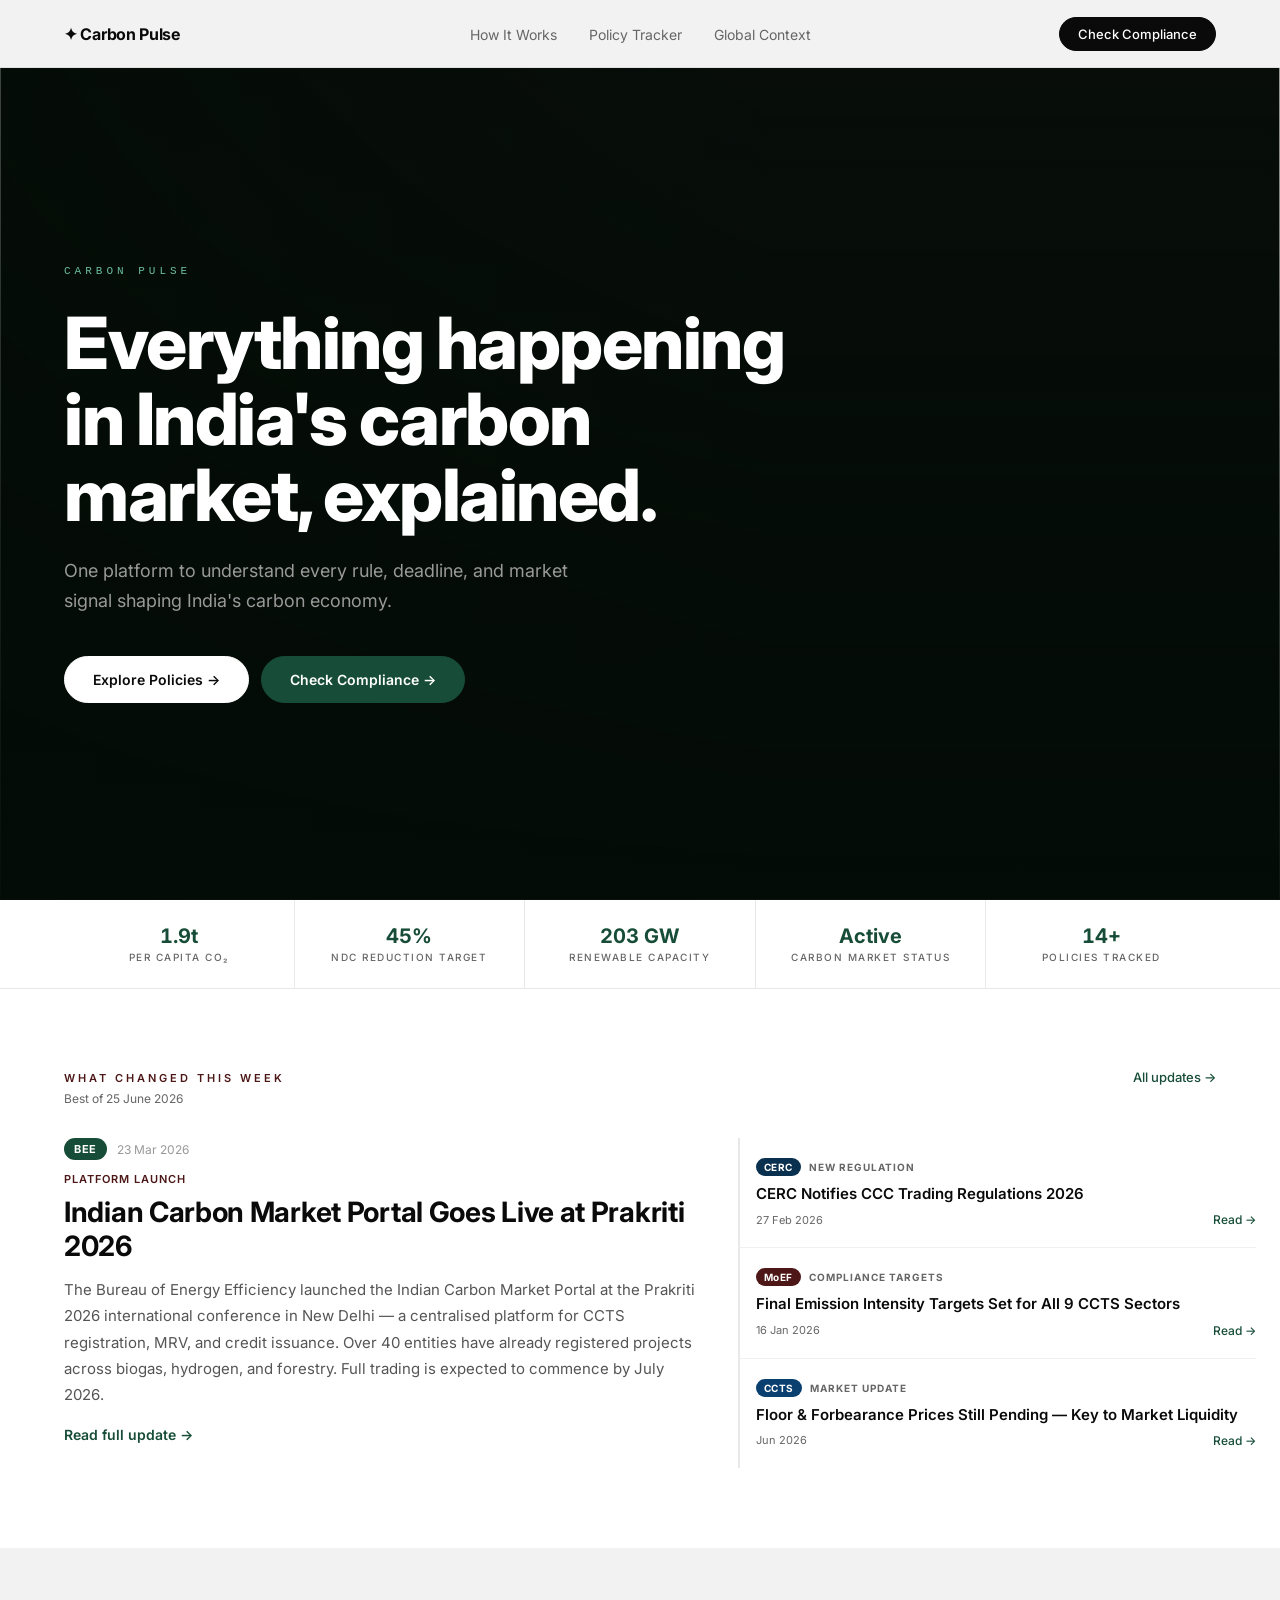
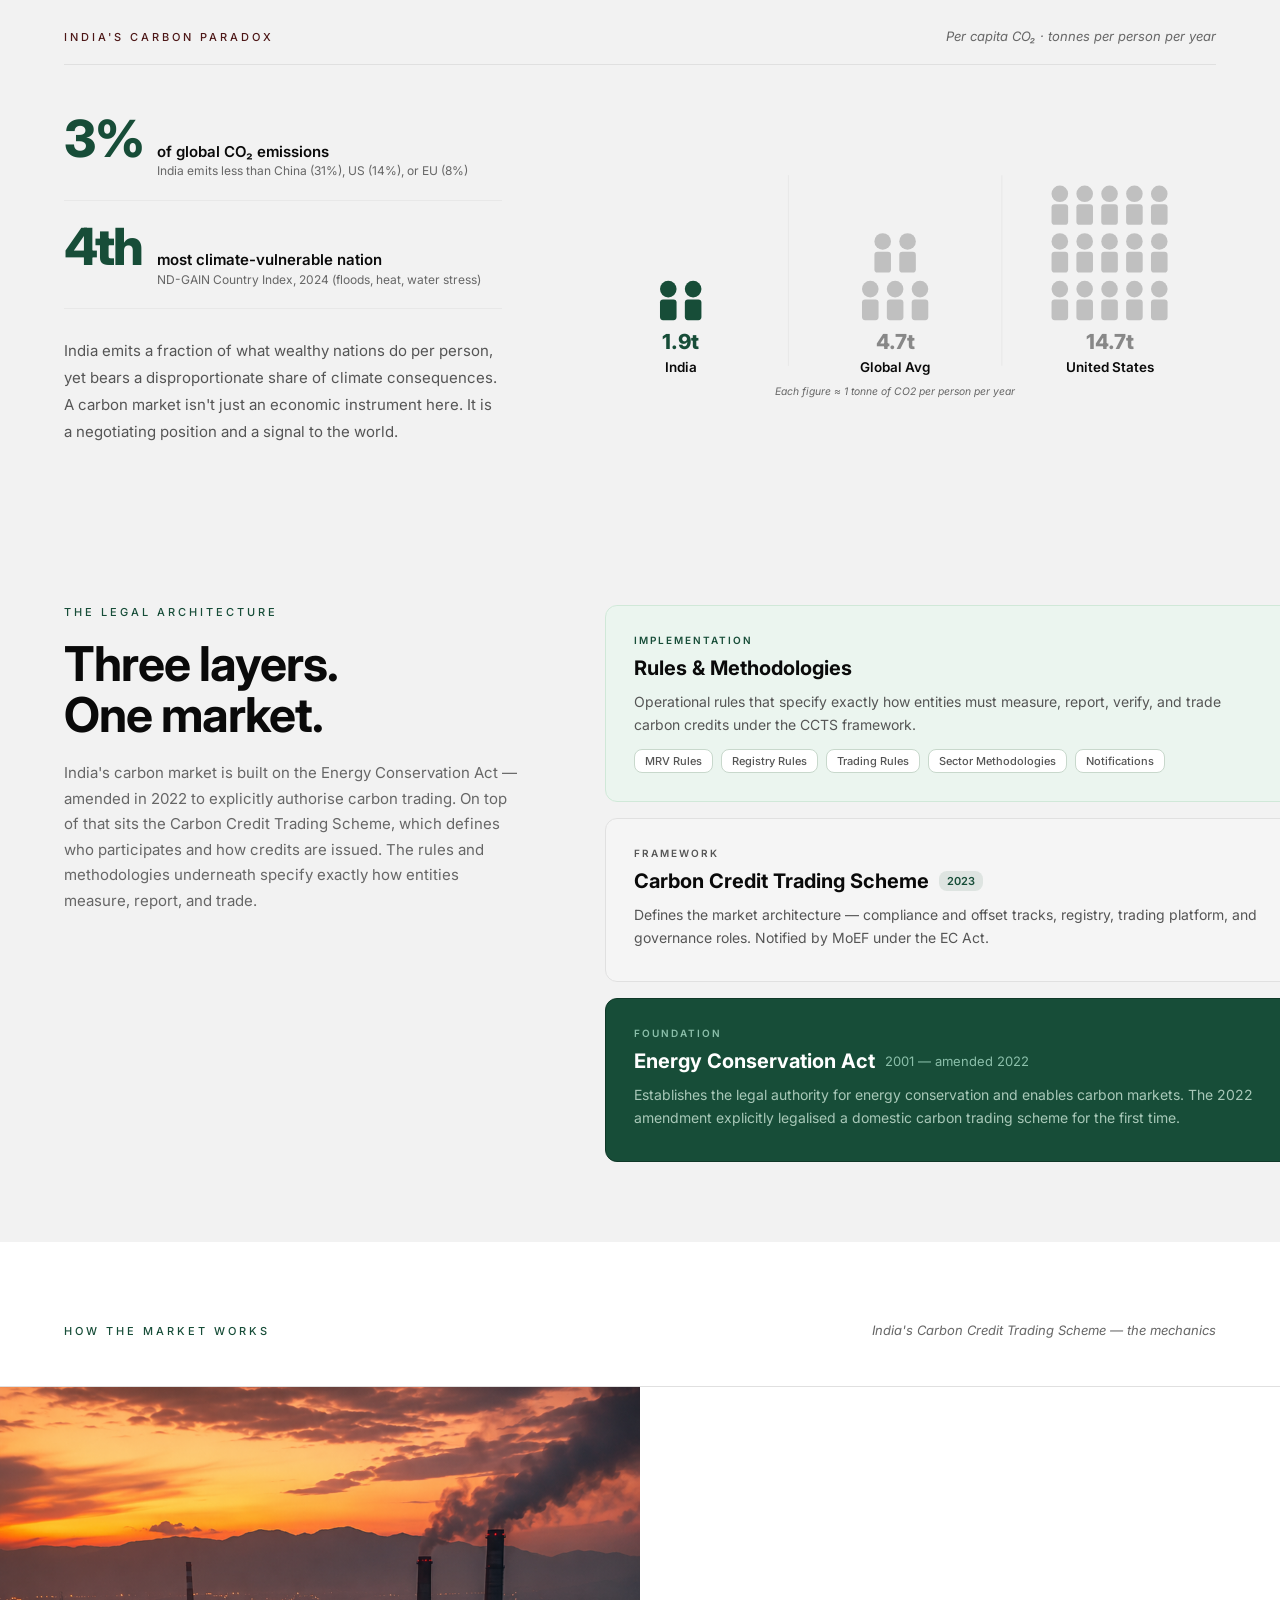
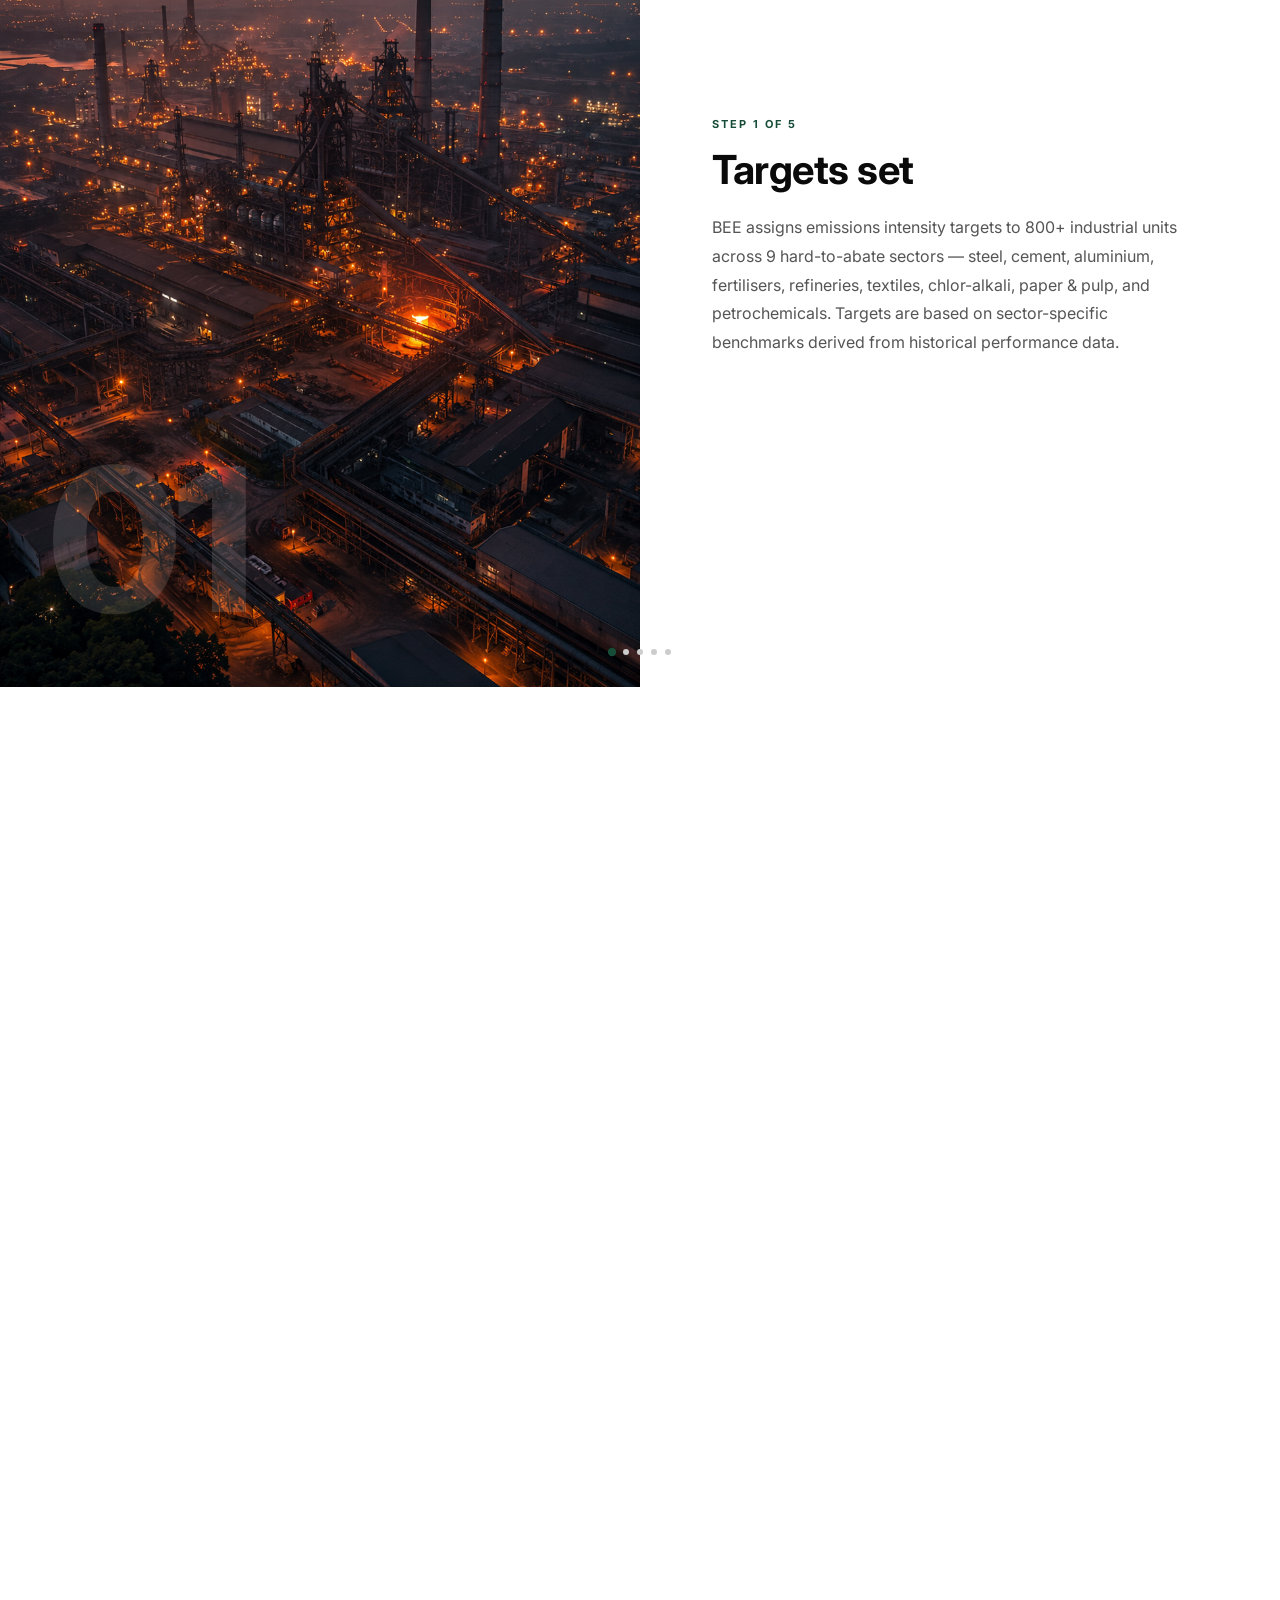
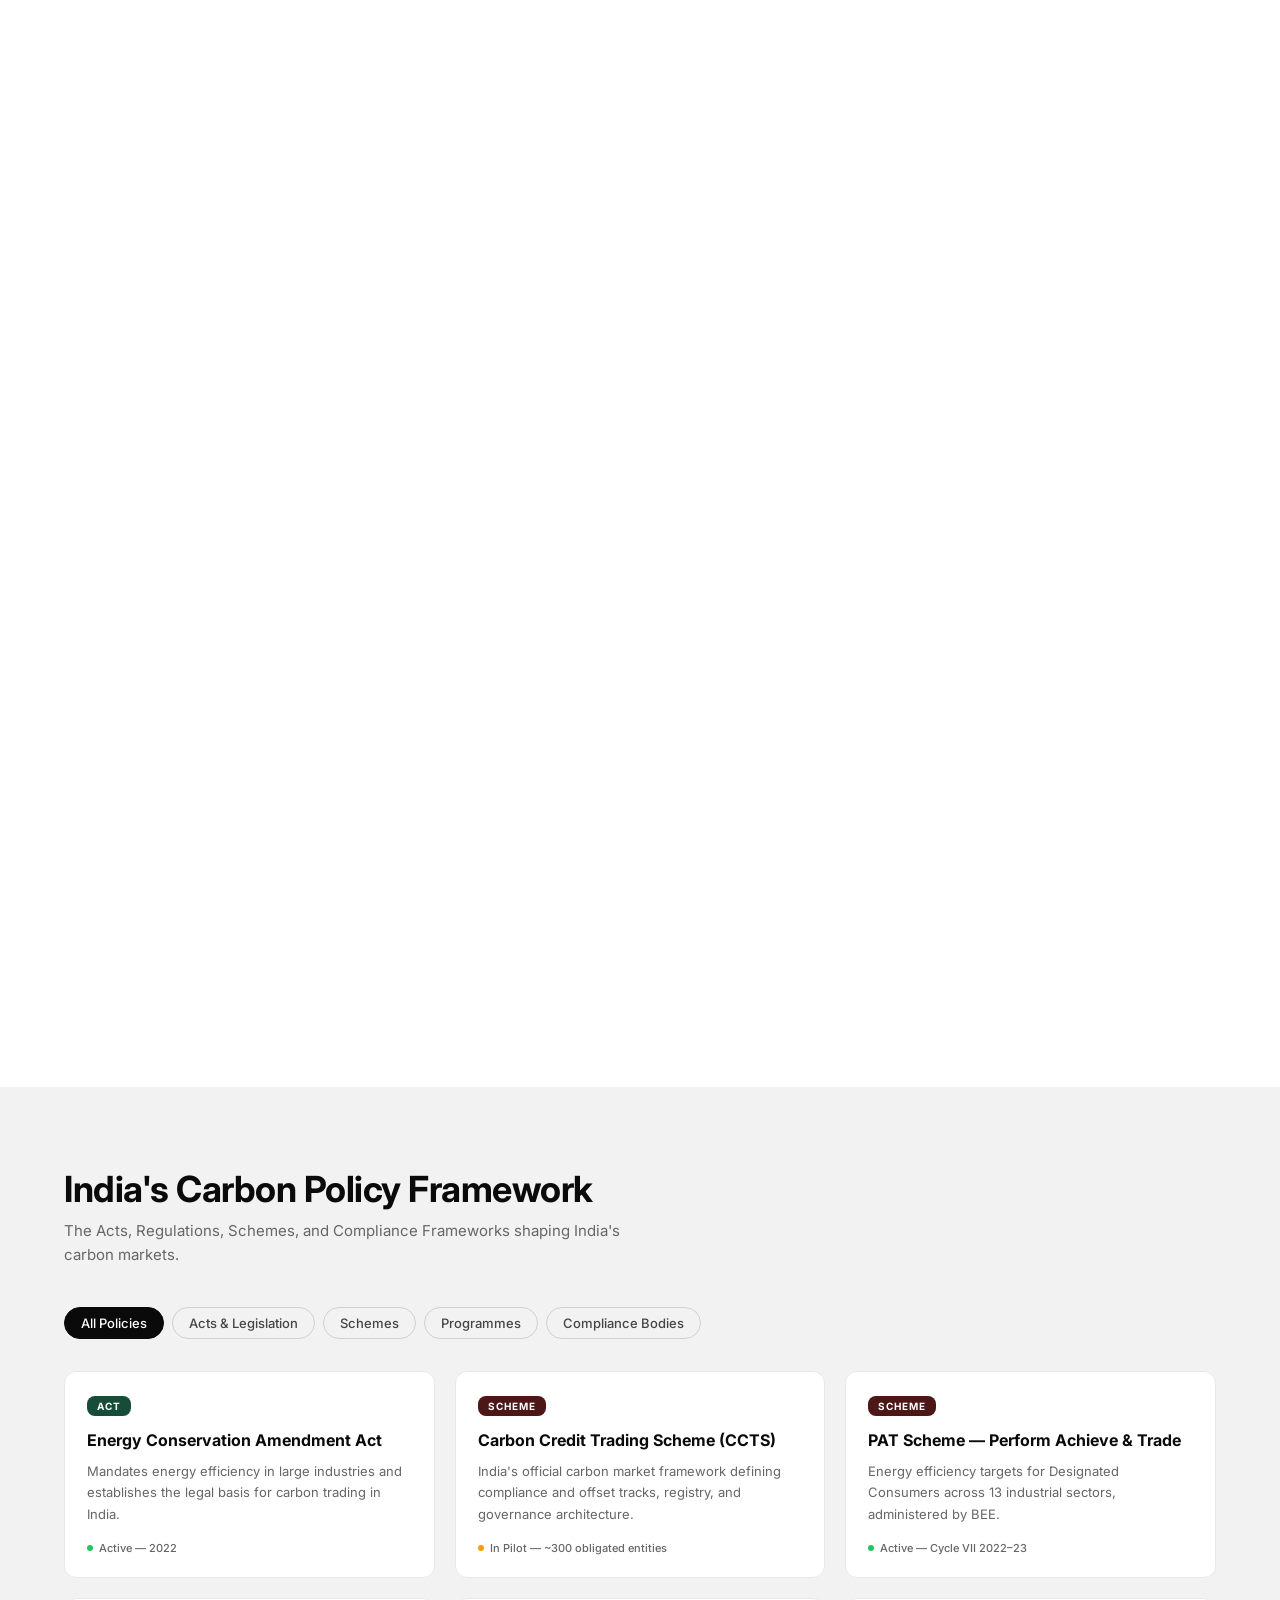
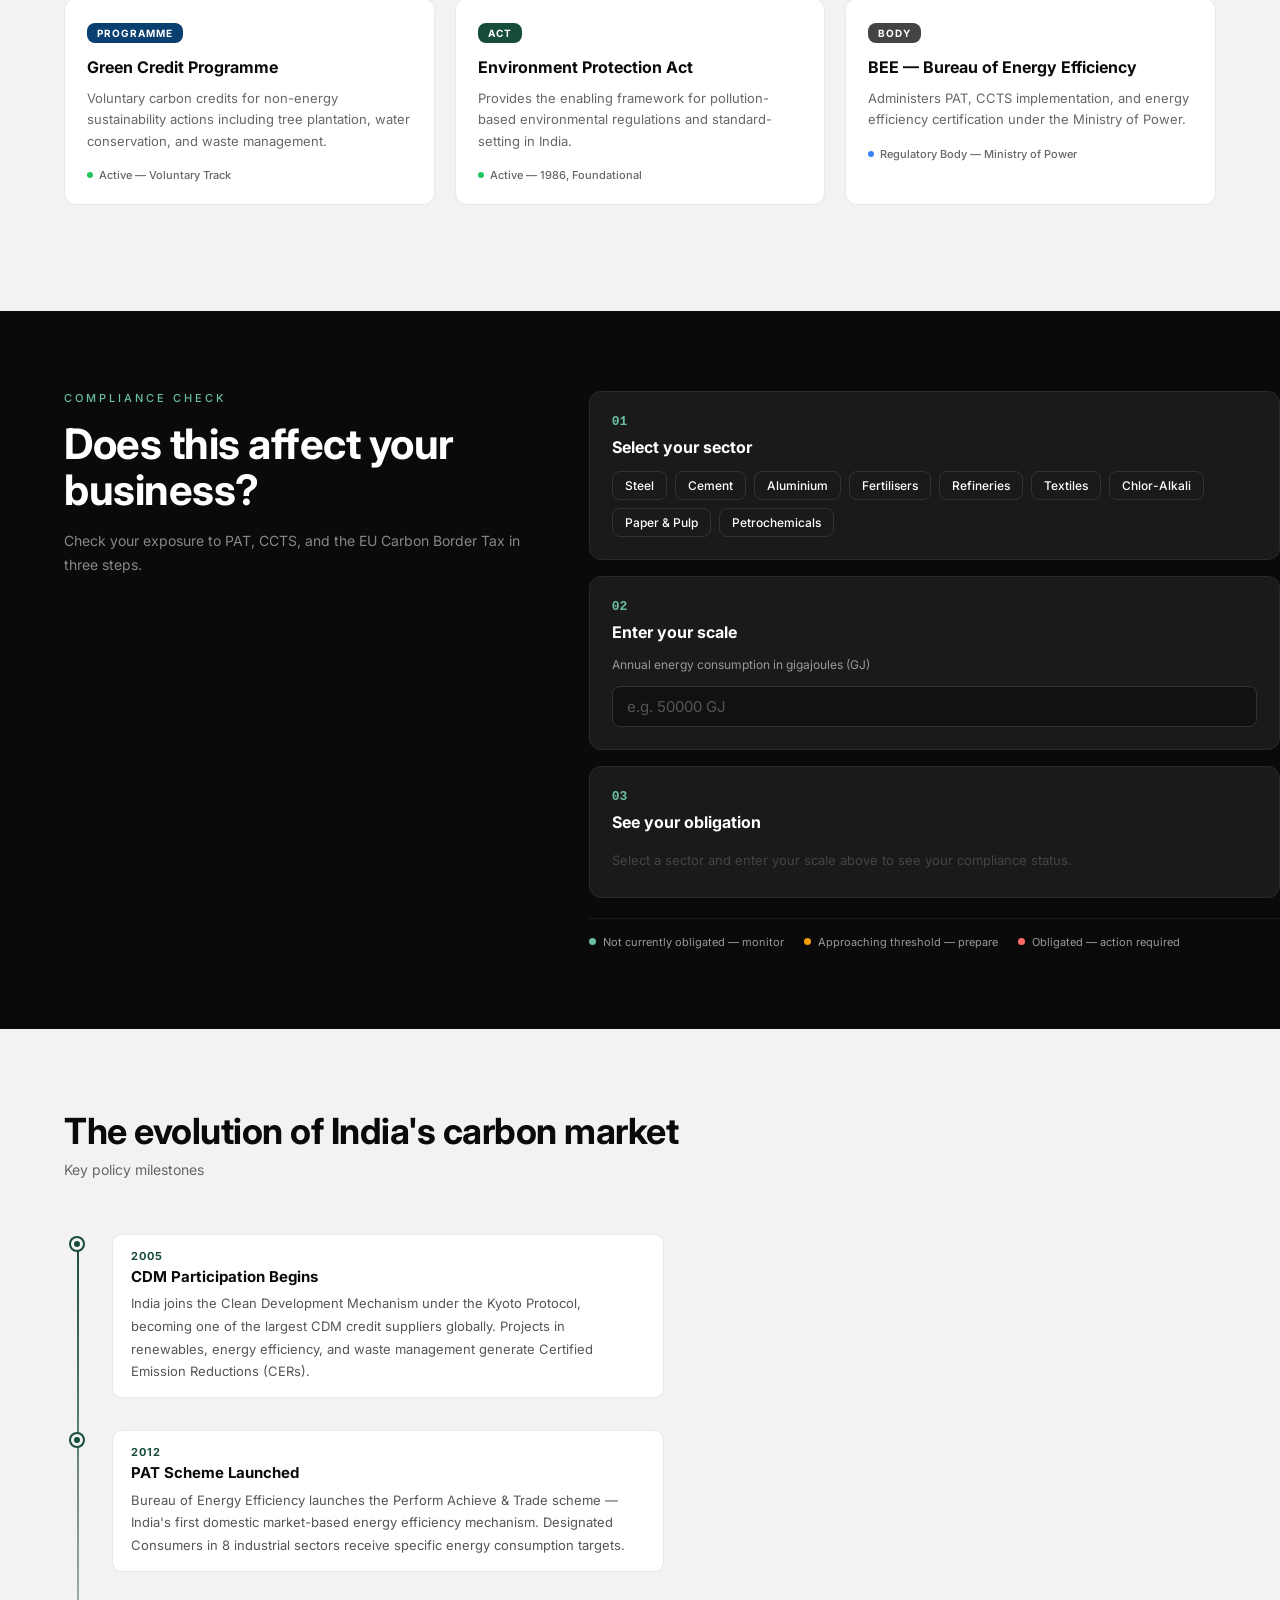
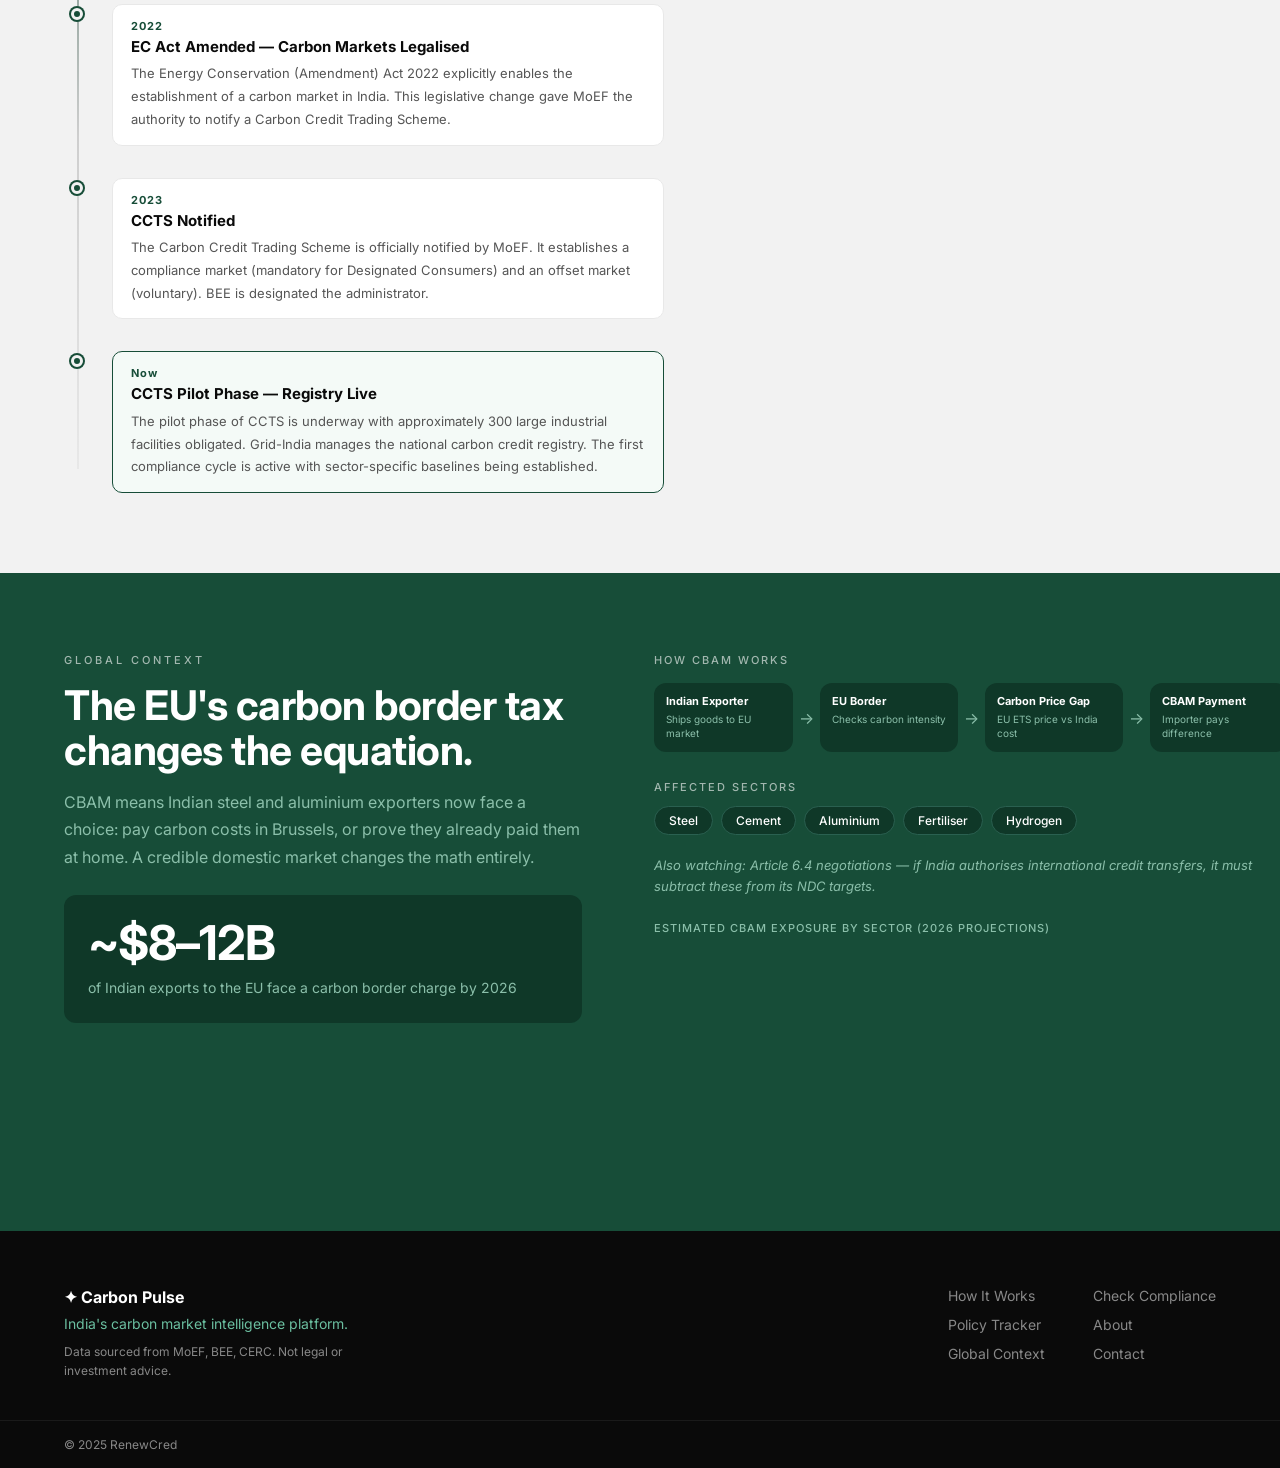
==== commit f67c9b21: "Replace how-card images with new portrait photos" ====
--- a/index.html
+++ b/index.html
@@ -1762,7 +1762,7 @@
       </div>
 
       <div class="how-card" data-index="1">
-        <div class="how-card-visual" style="background-image:url('Gemini_Generated_Image_99bjoc99bjoc99bj.jpg');background-position:top center;">
+        <div class="how-card-visual" style="background-image:url('step2.jpg');background-position:center center;">
           <span class="how-card-visual-num">02</span>
         </div>
         <div class="how-card-text">
@@ -1773,7 +1773,7 @@
       </div>
 
       <div class="how-card" data-index="2">
-        <div class="how-card-visual" style="background-image:url('Gemini_Generated_Image_vltubgvltubgvltu.jpg');background-position:top center;">
+        <div class="how-card-visual" style="background-image:url('step3.jpg');background-position:center center;">
           <span class="how-card-visual-num">03</span>
         </div>
         <div class="how-card-text">
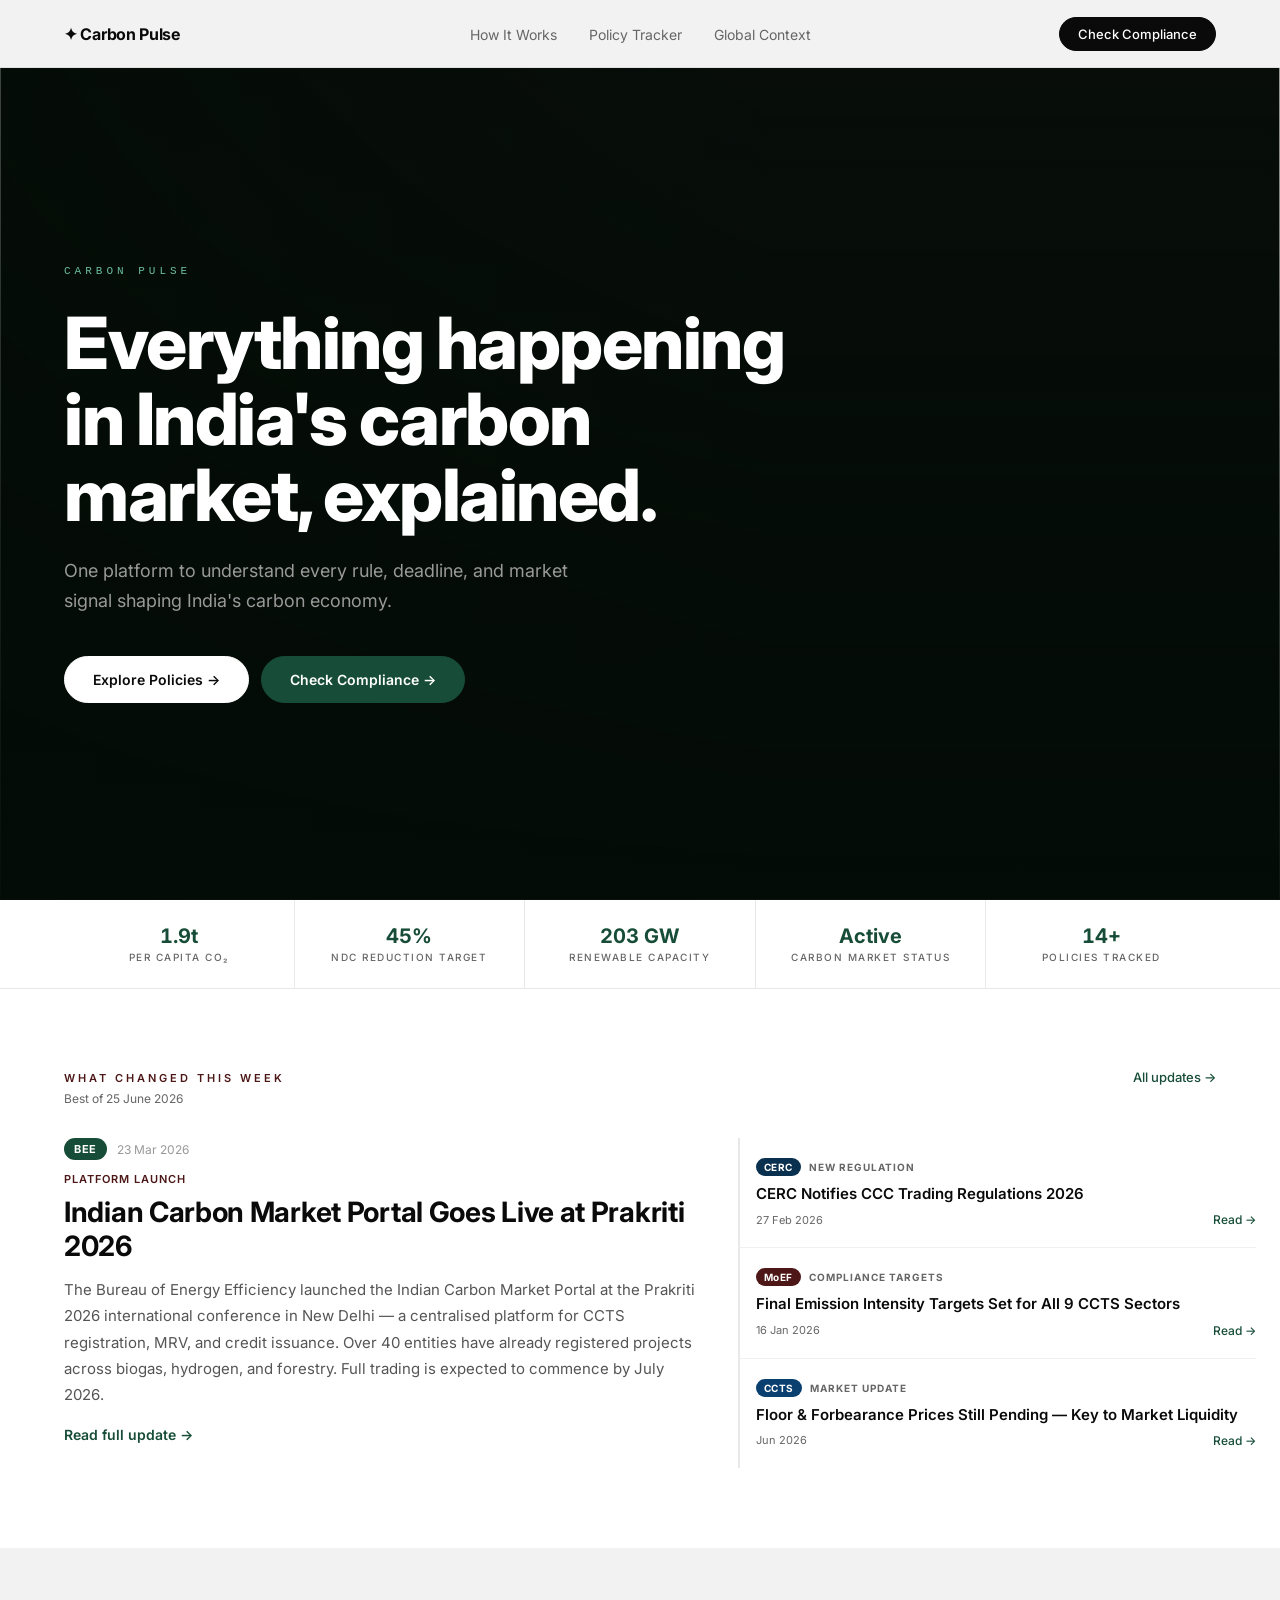
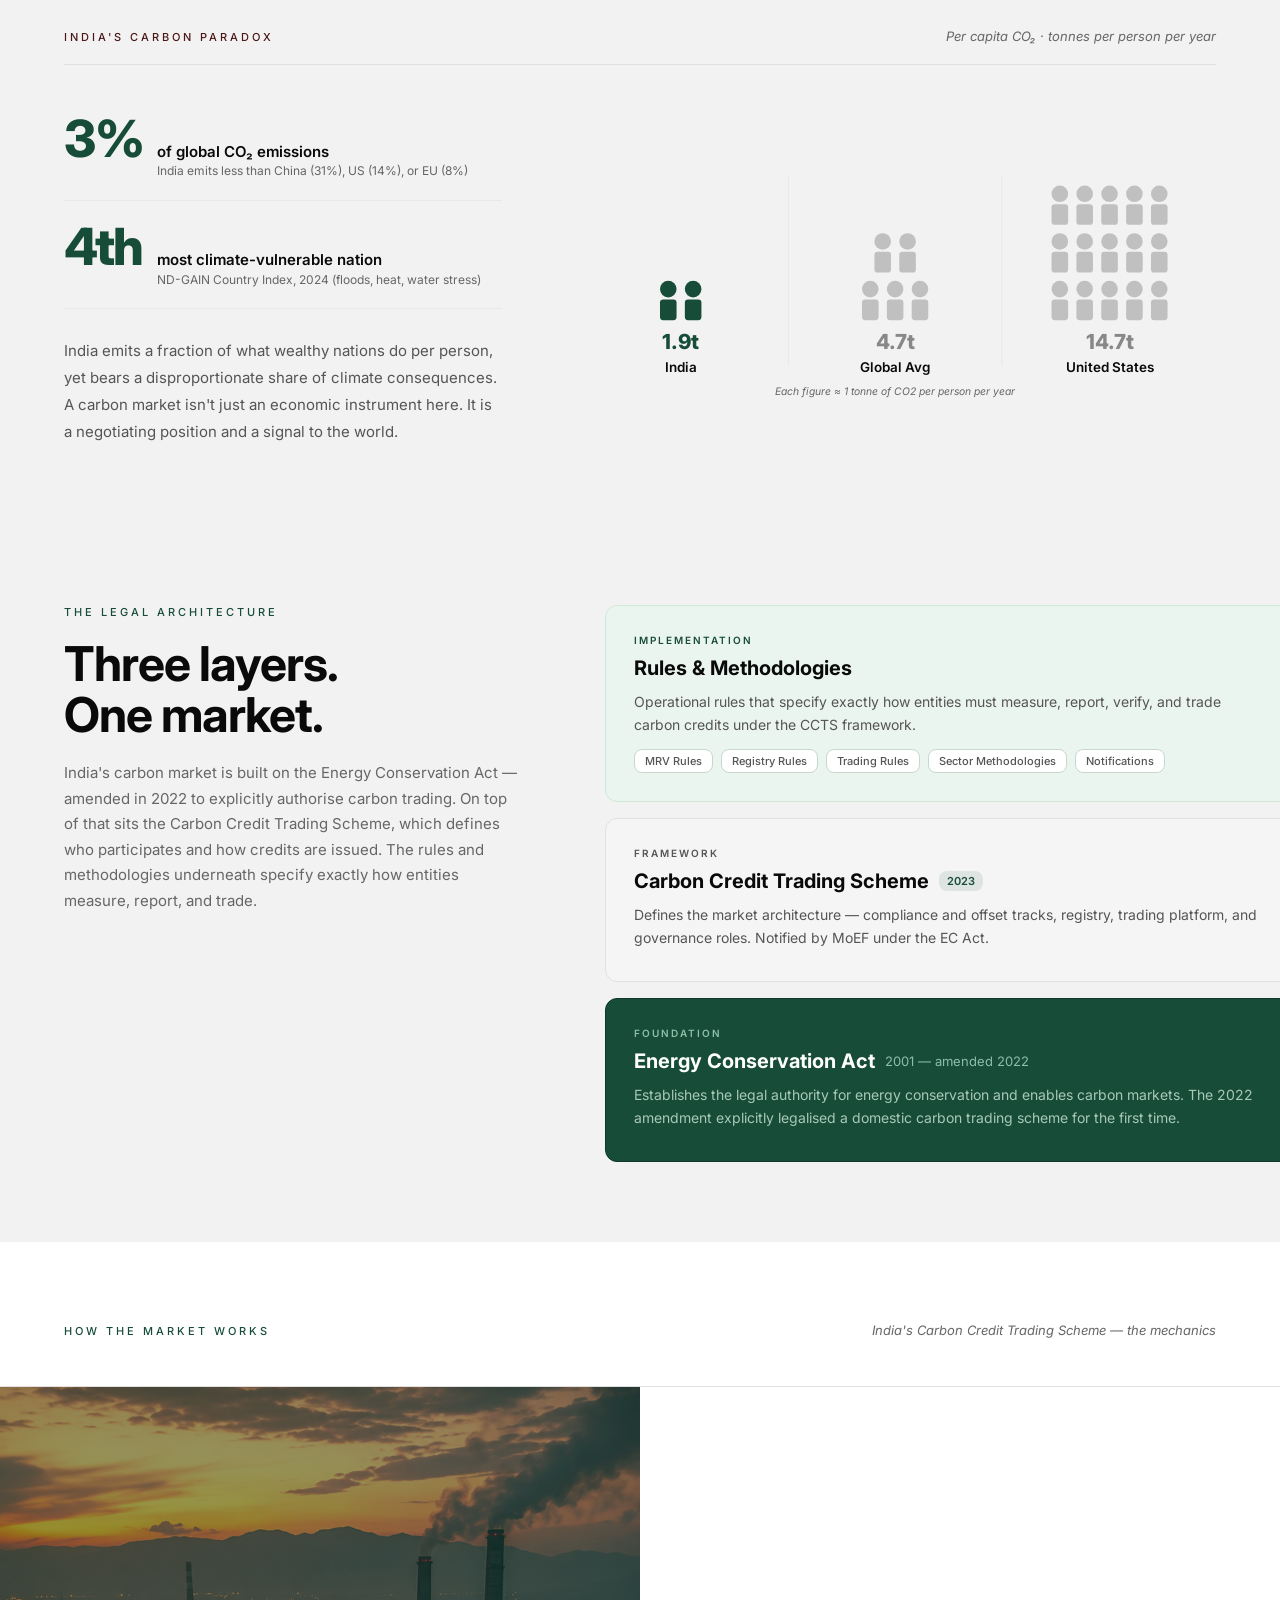
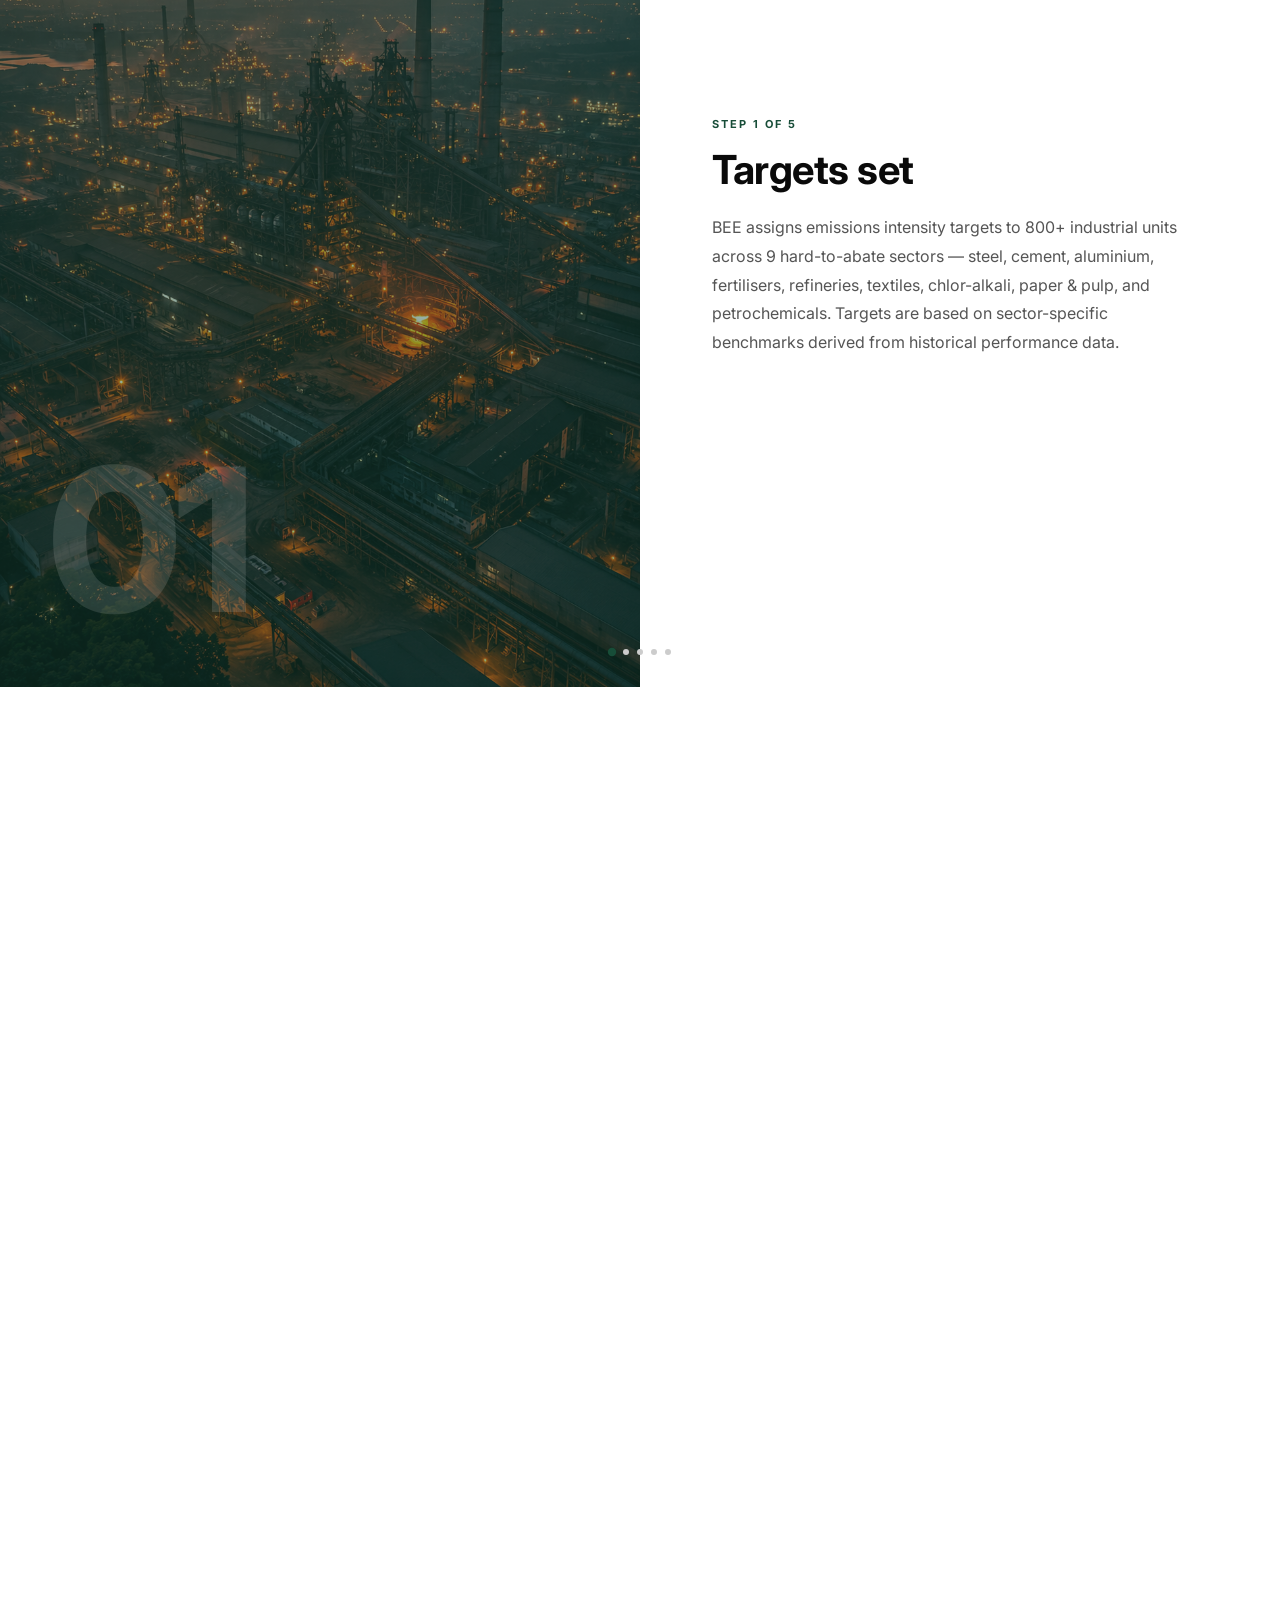
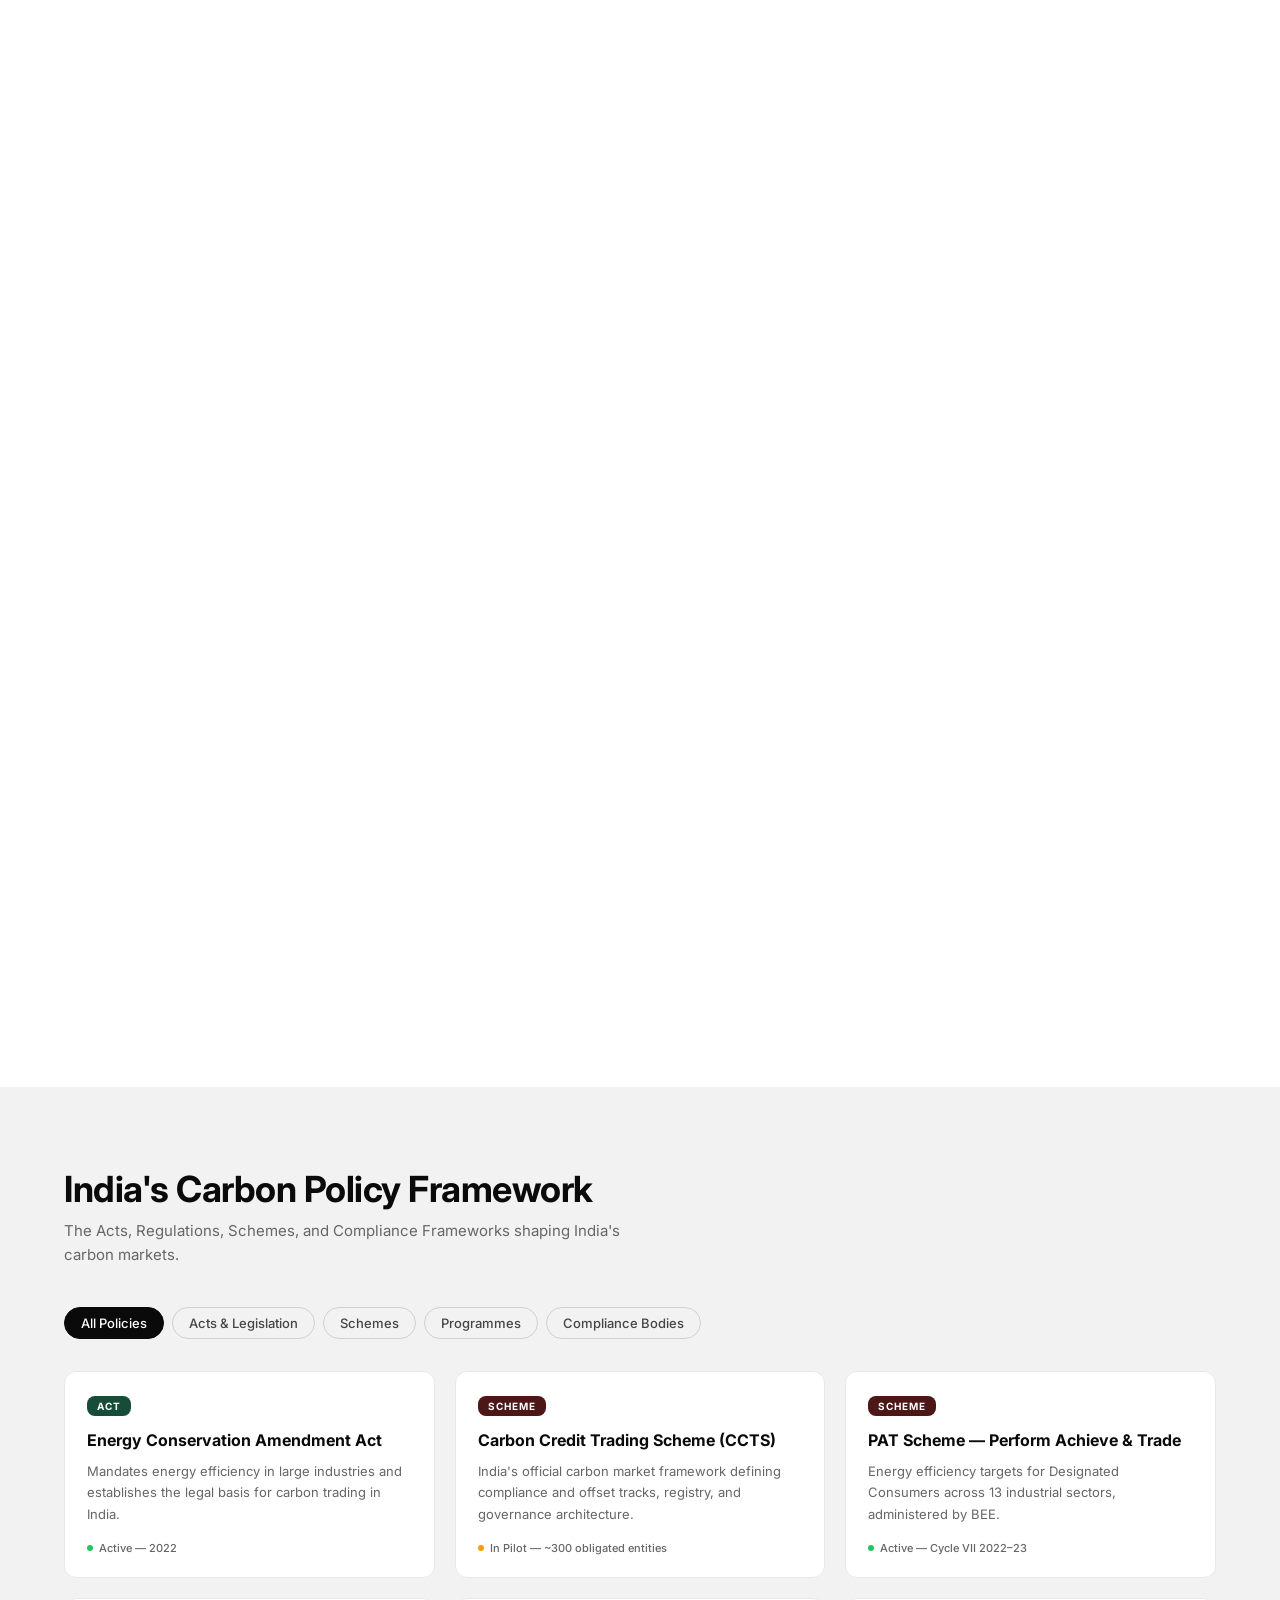
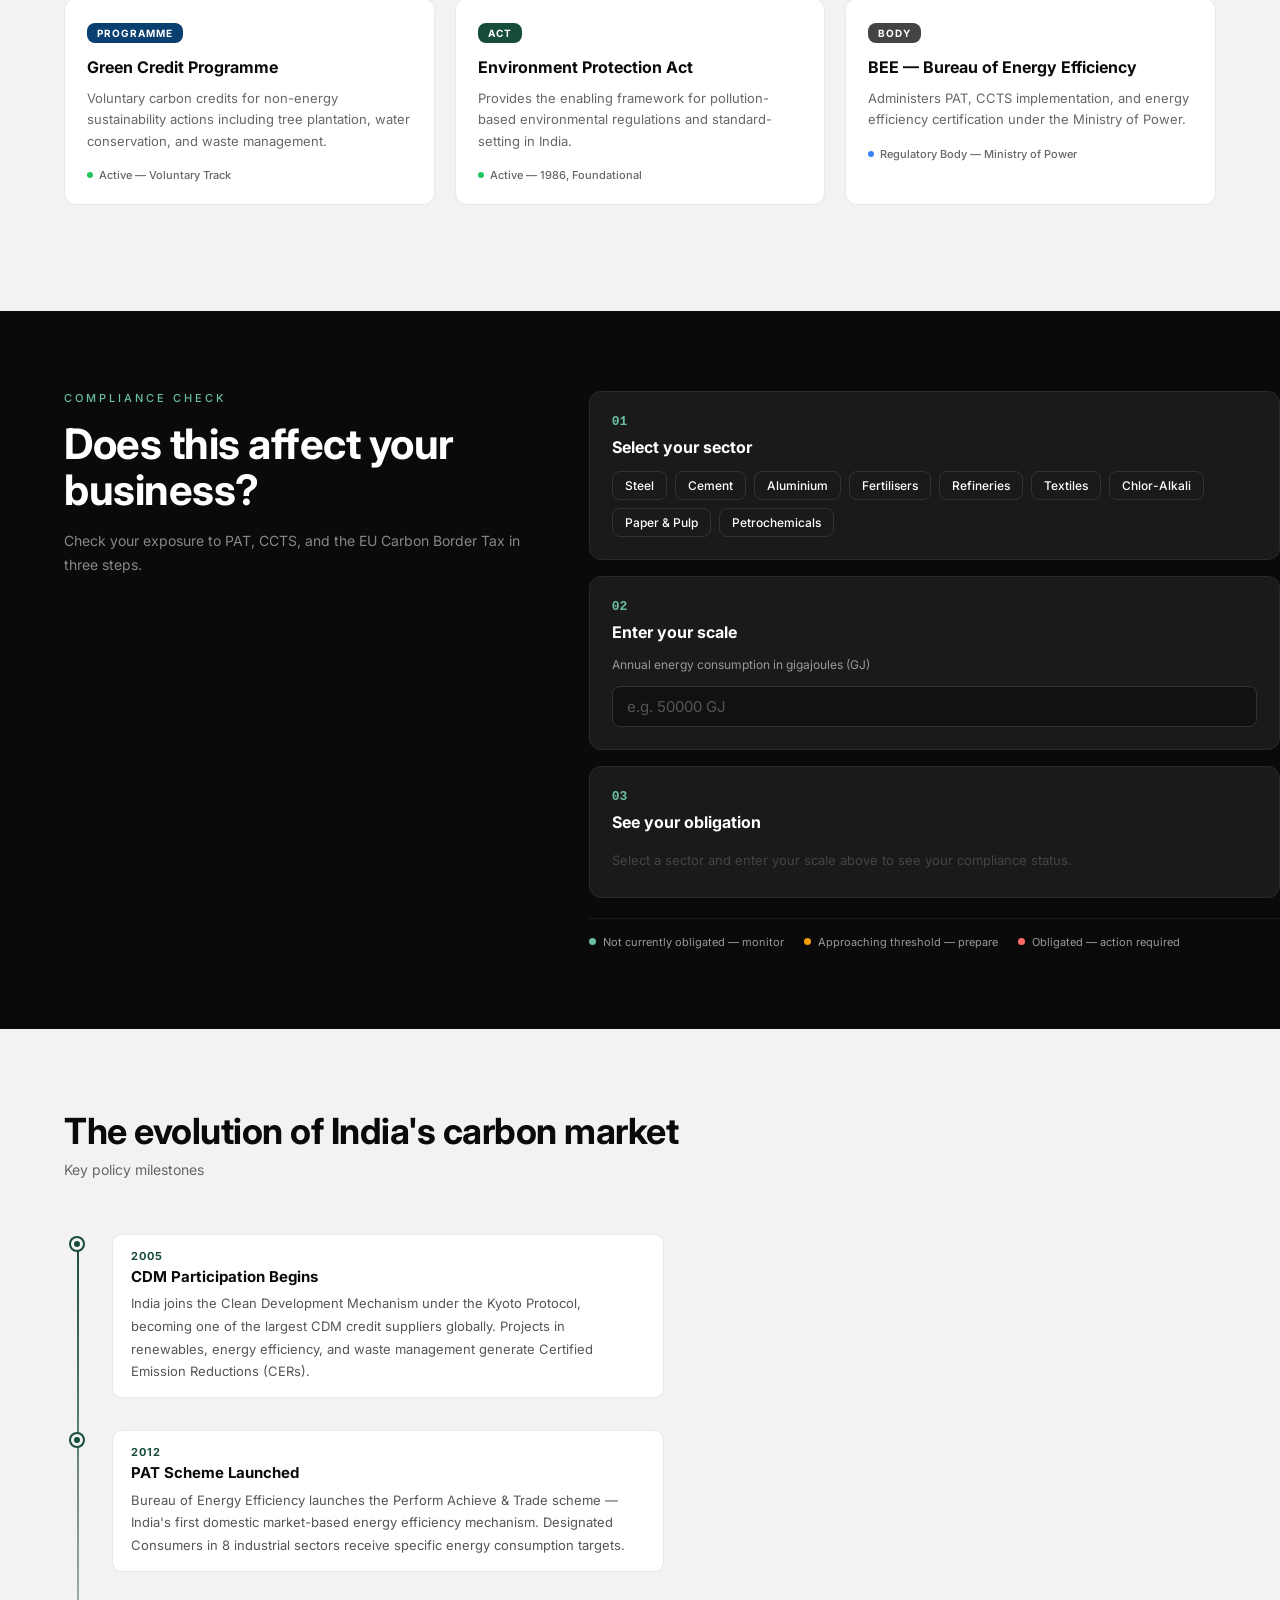
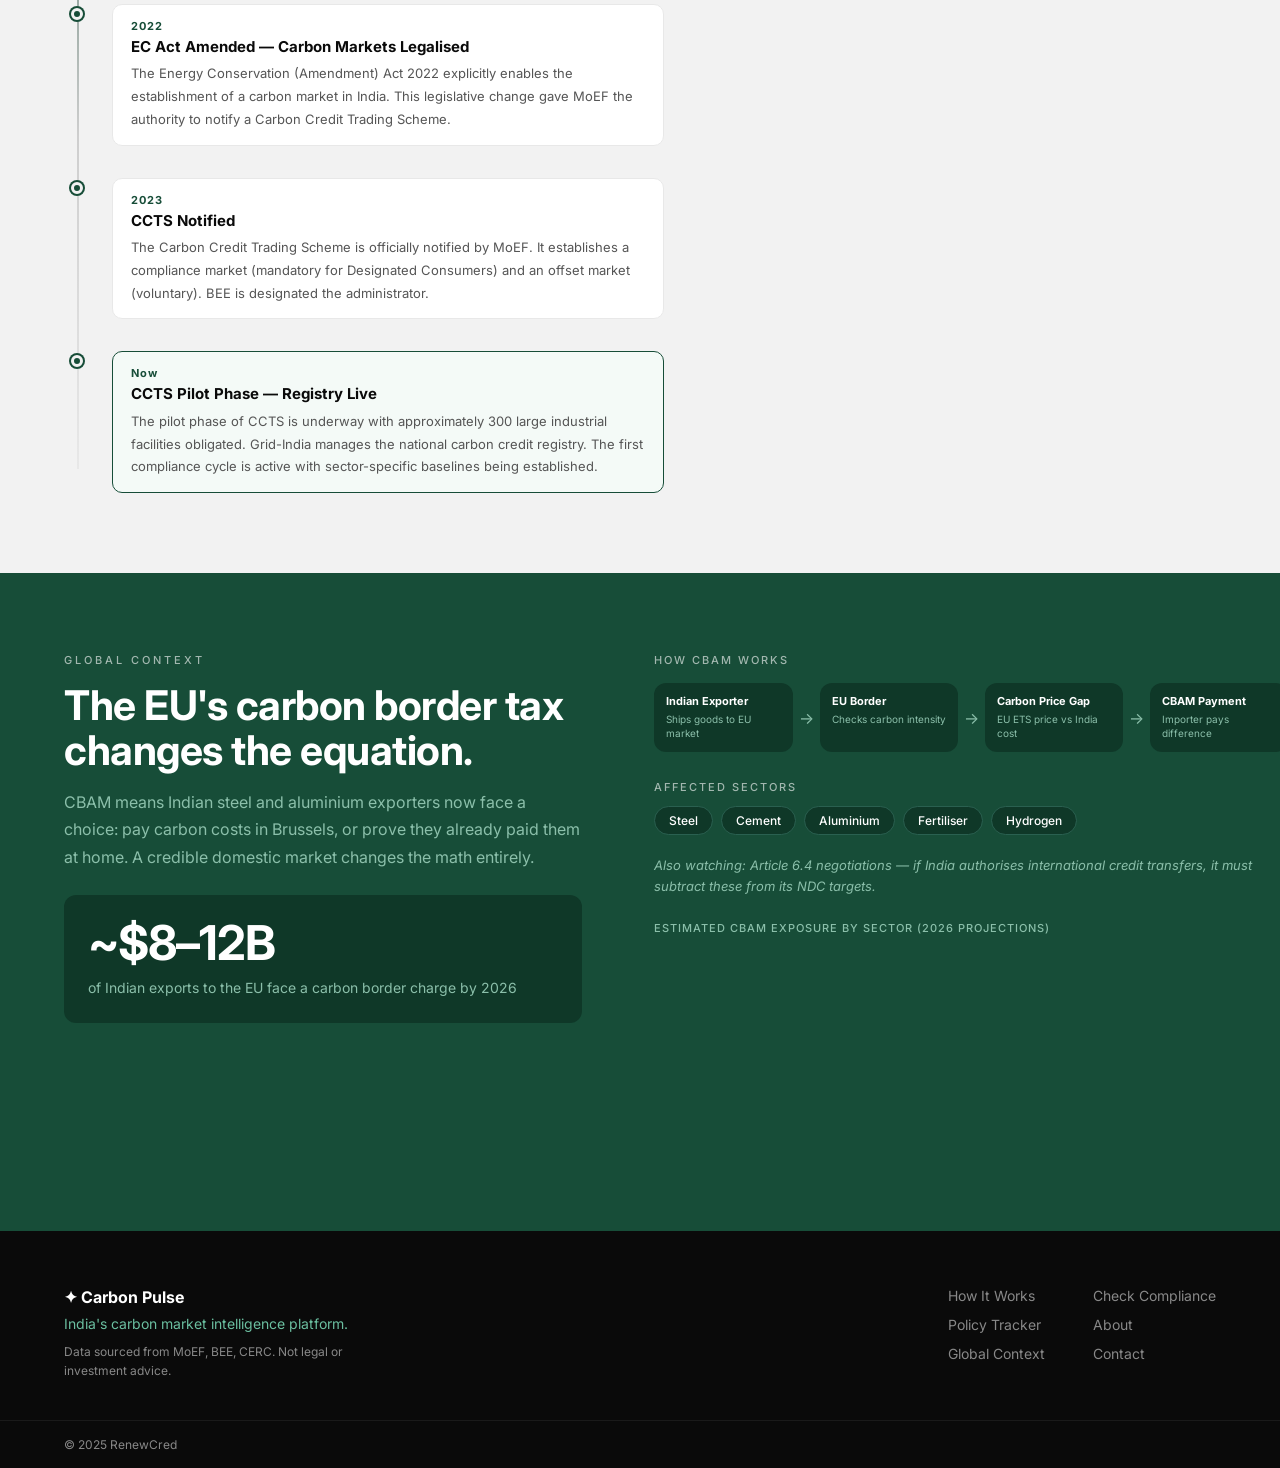
==== commit 682352cc: "Add green overlay to how-card visuals" ====
--- a/index.html
+++ b/index.html
@@ -471,6 +471,13 @@
       position: relative;
       overflow: hidden;
       height: 100%;
+    }
+    .how-card-visual::after {
+      content: '';
+      position: absolute;
+      inset: 0;
+      background: rgba(23, 77, 56, 0.45);
+      pointer-events: none;
     }
     .how-card-visual-num {
       position: relative;
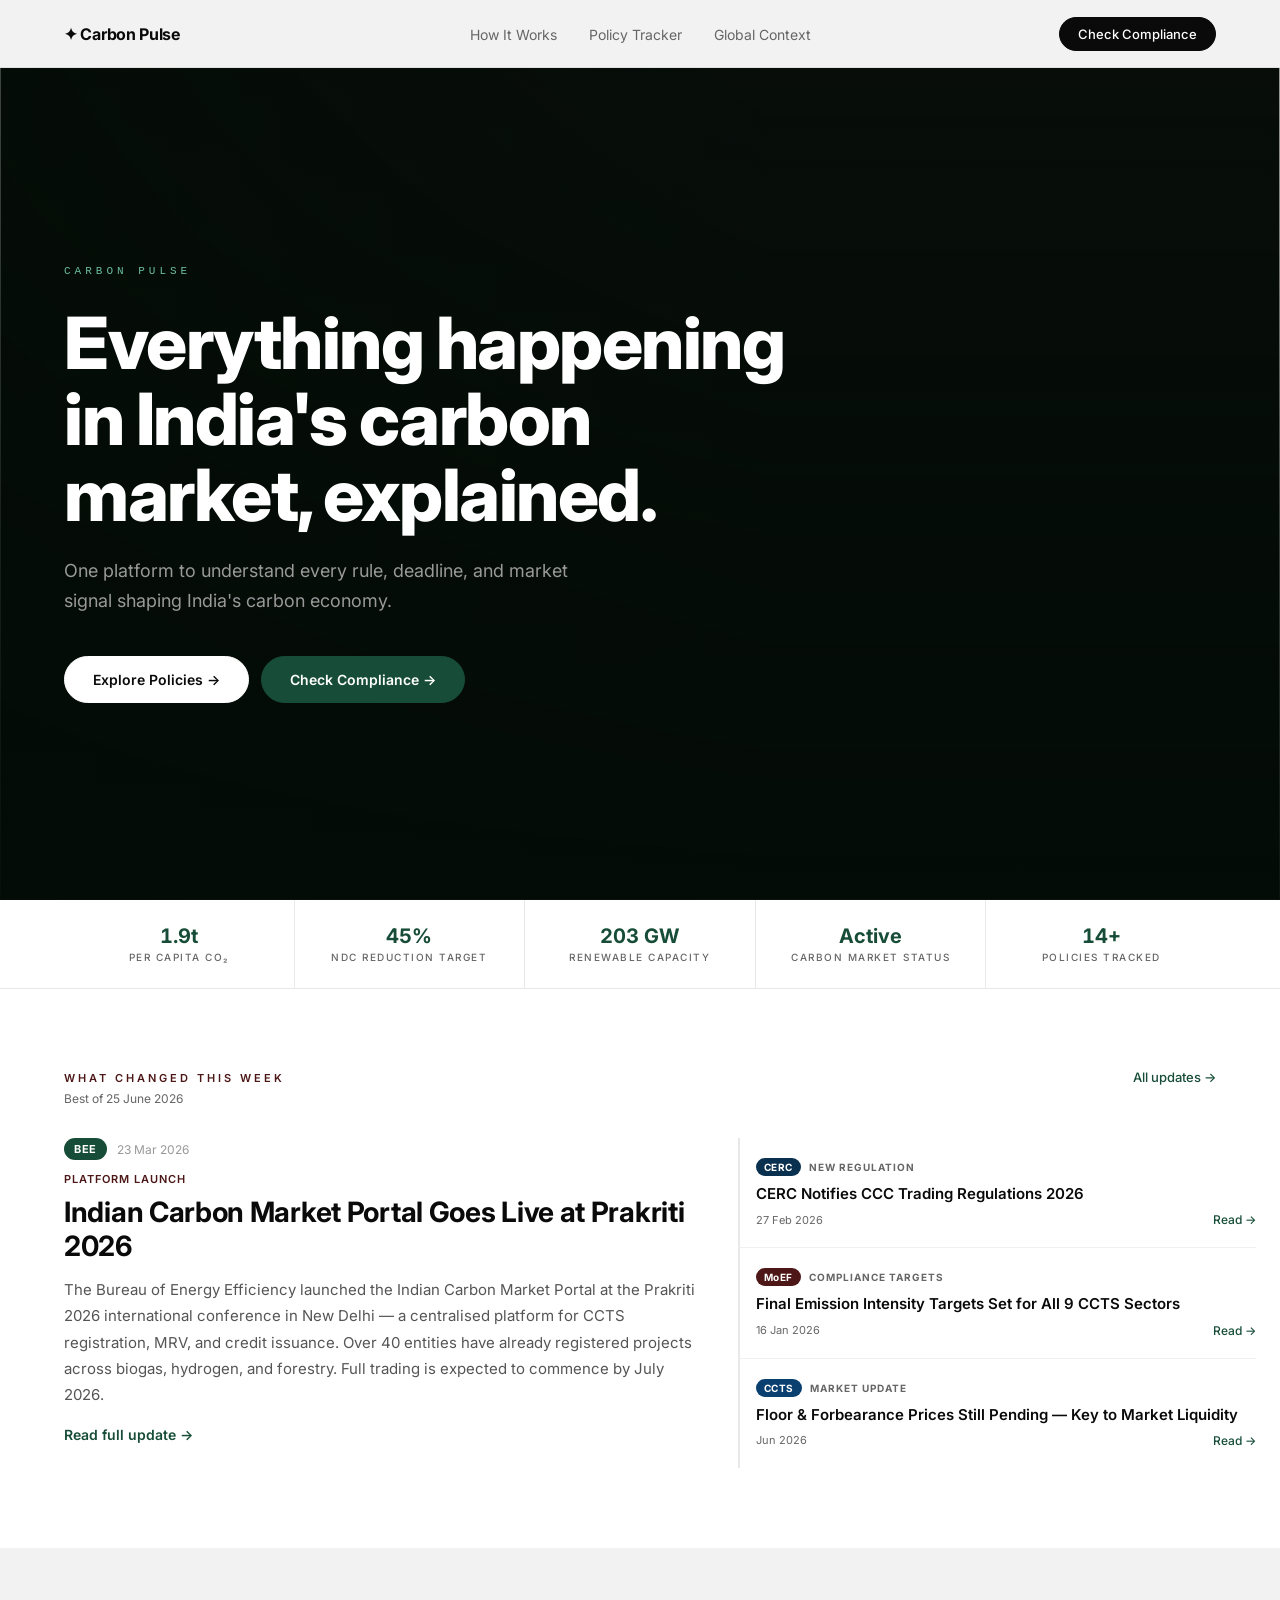
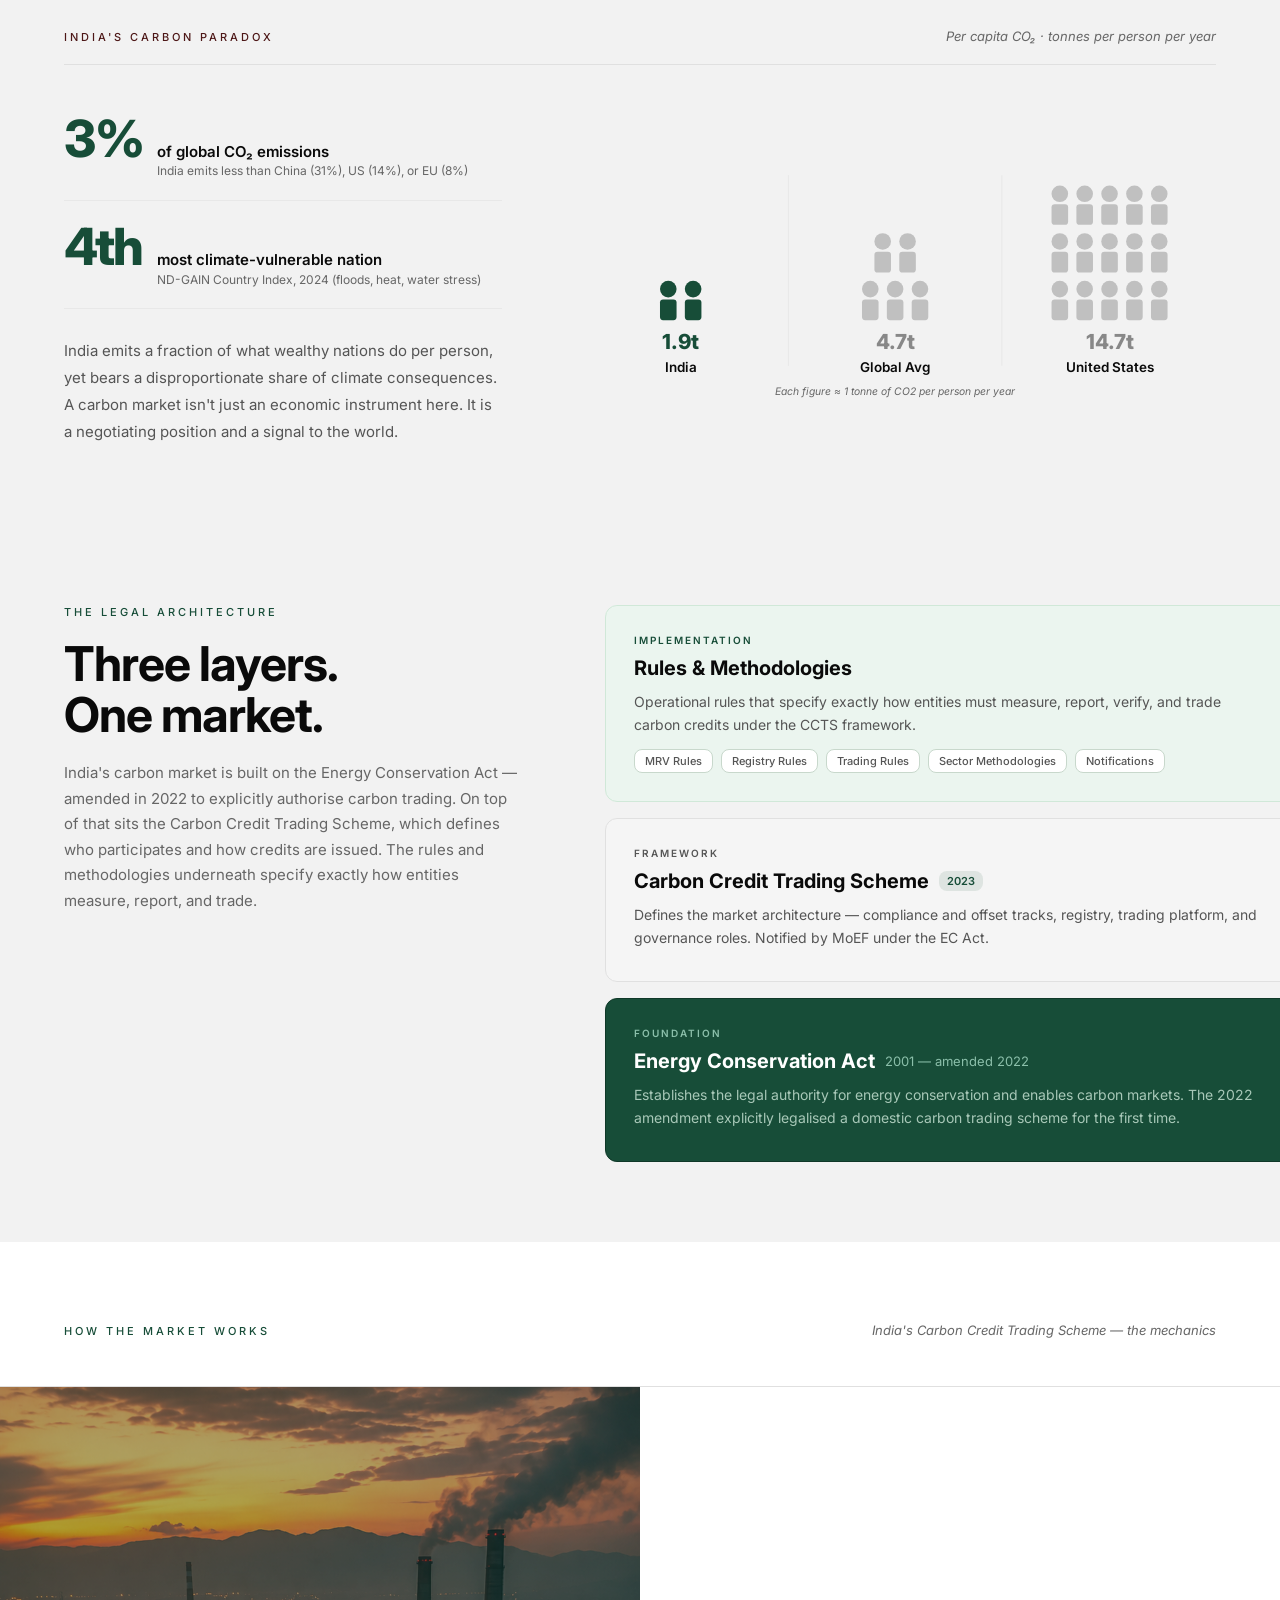
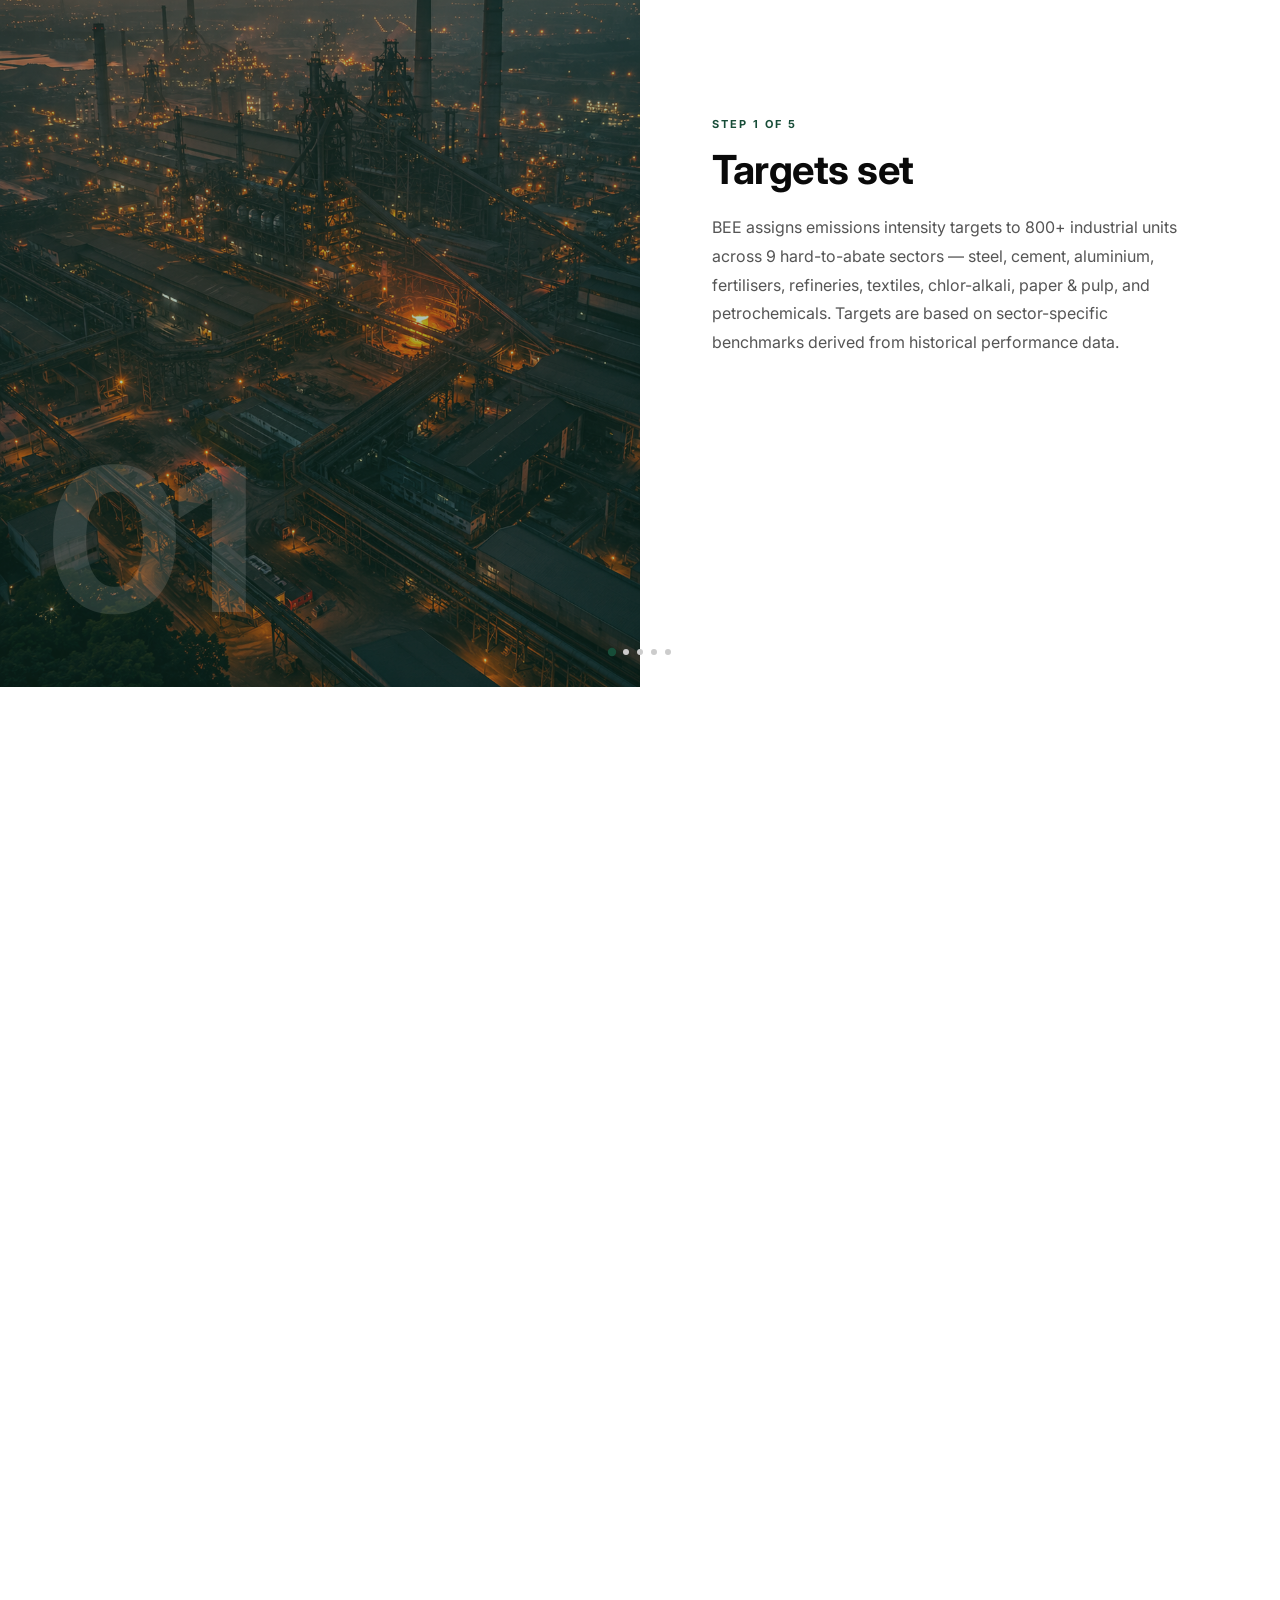
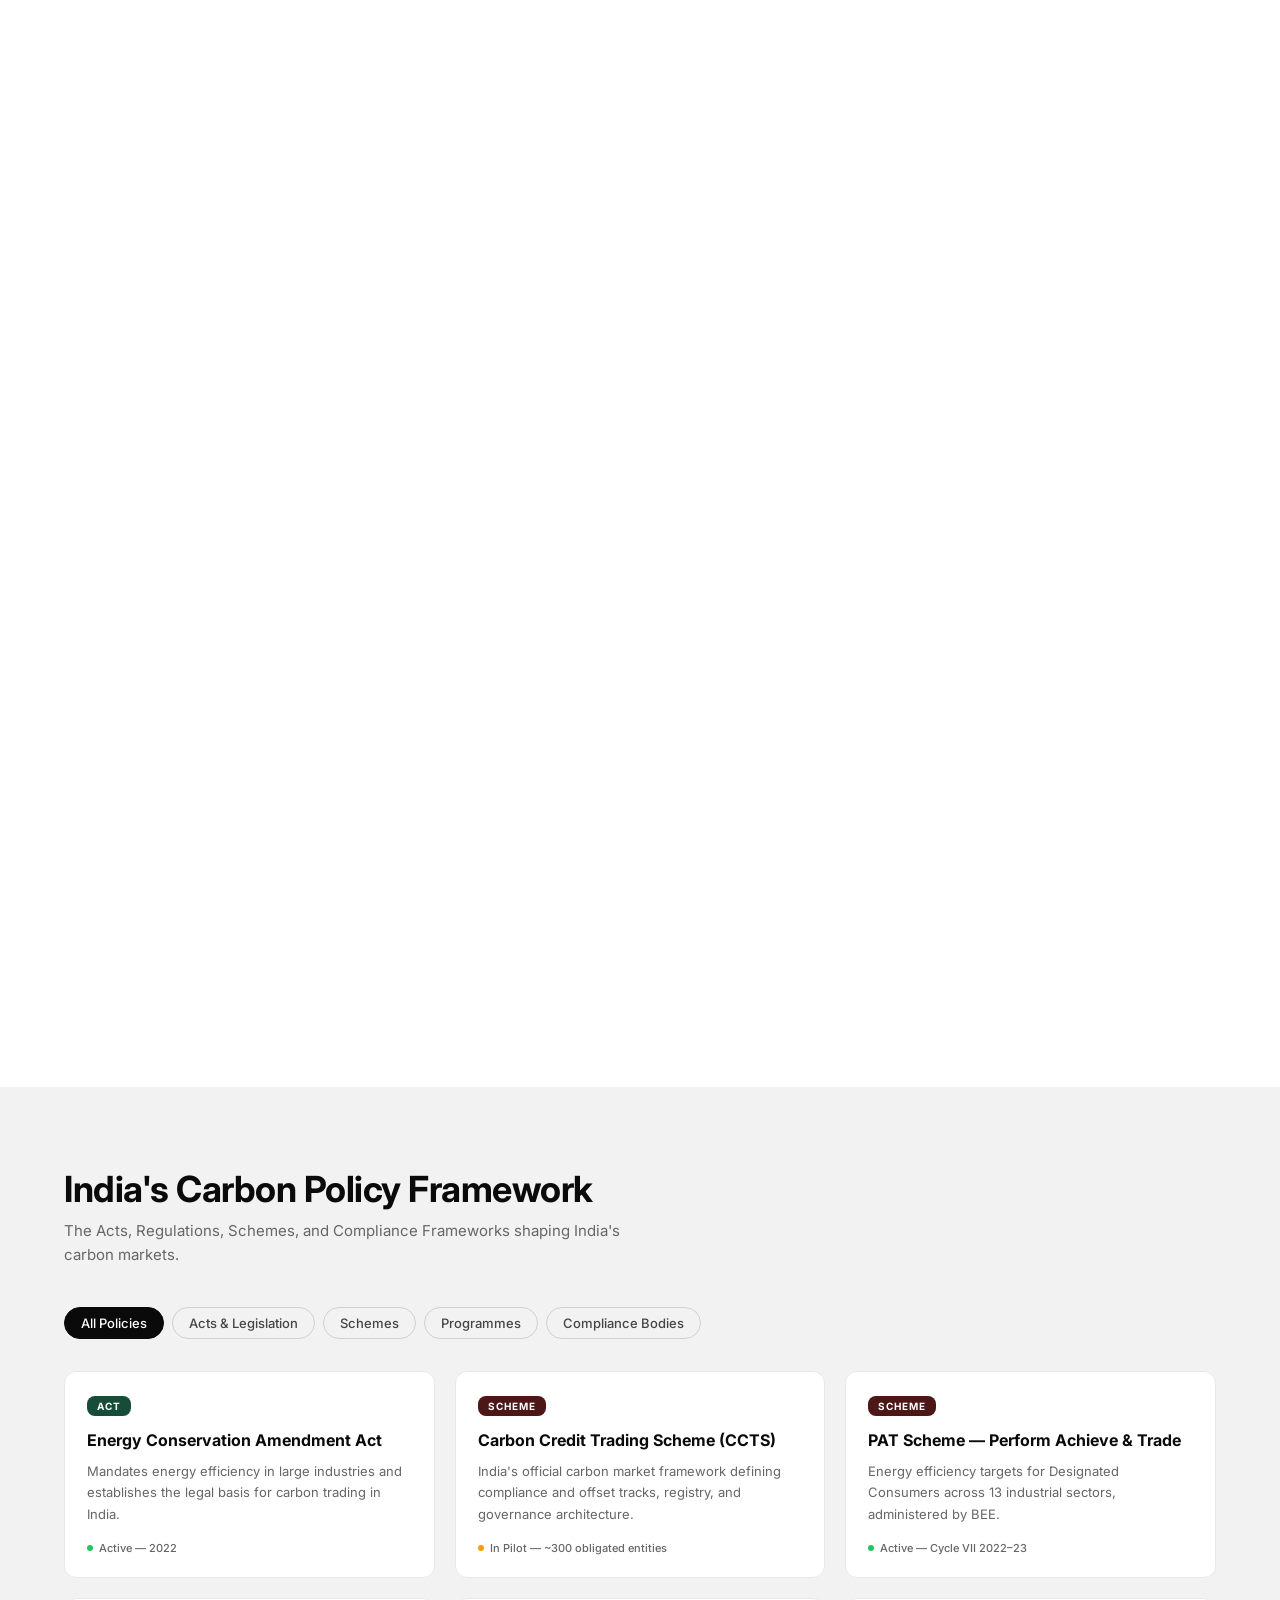
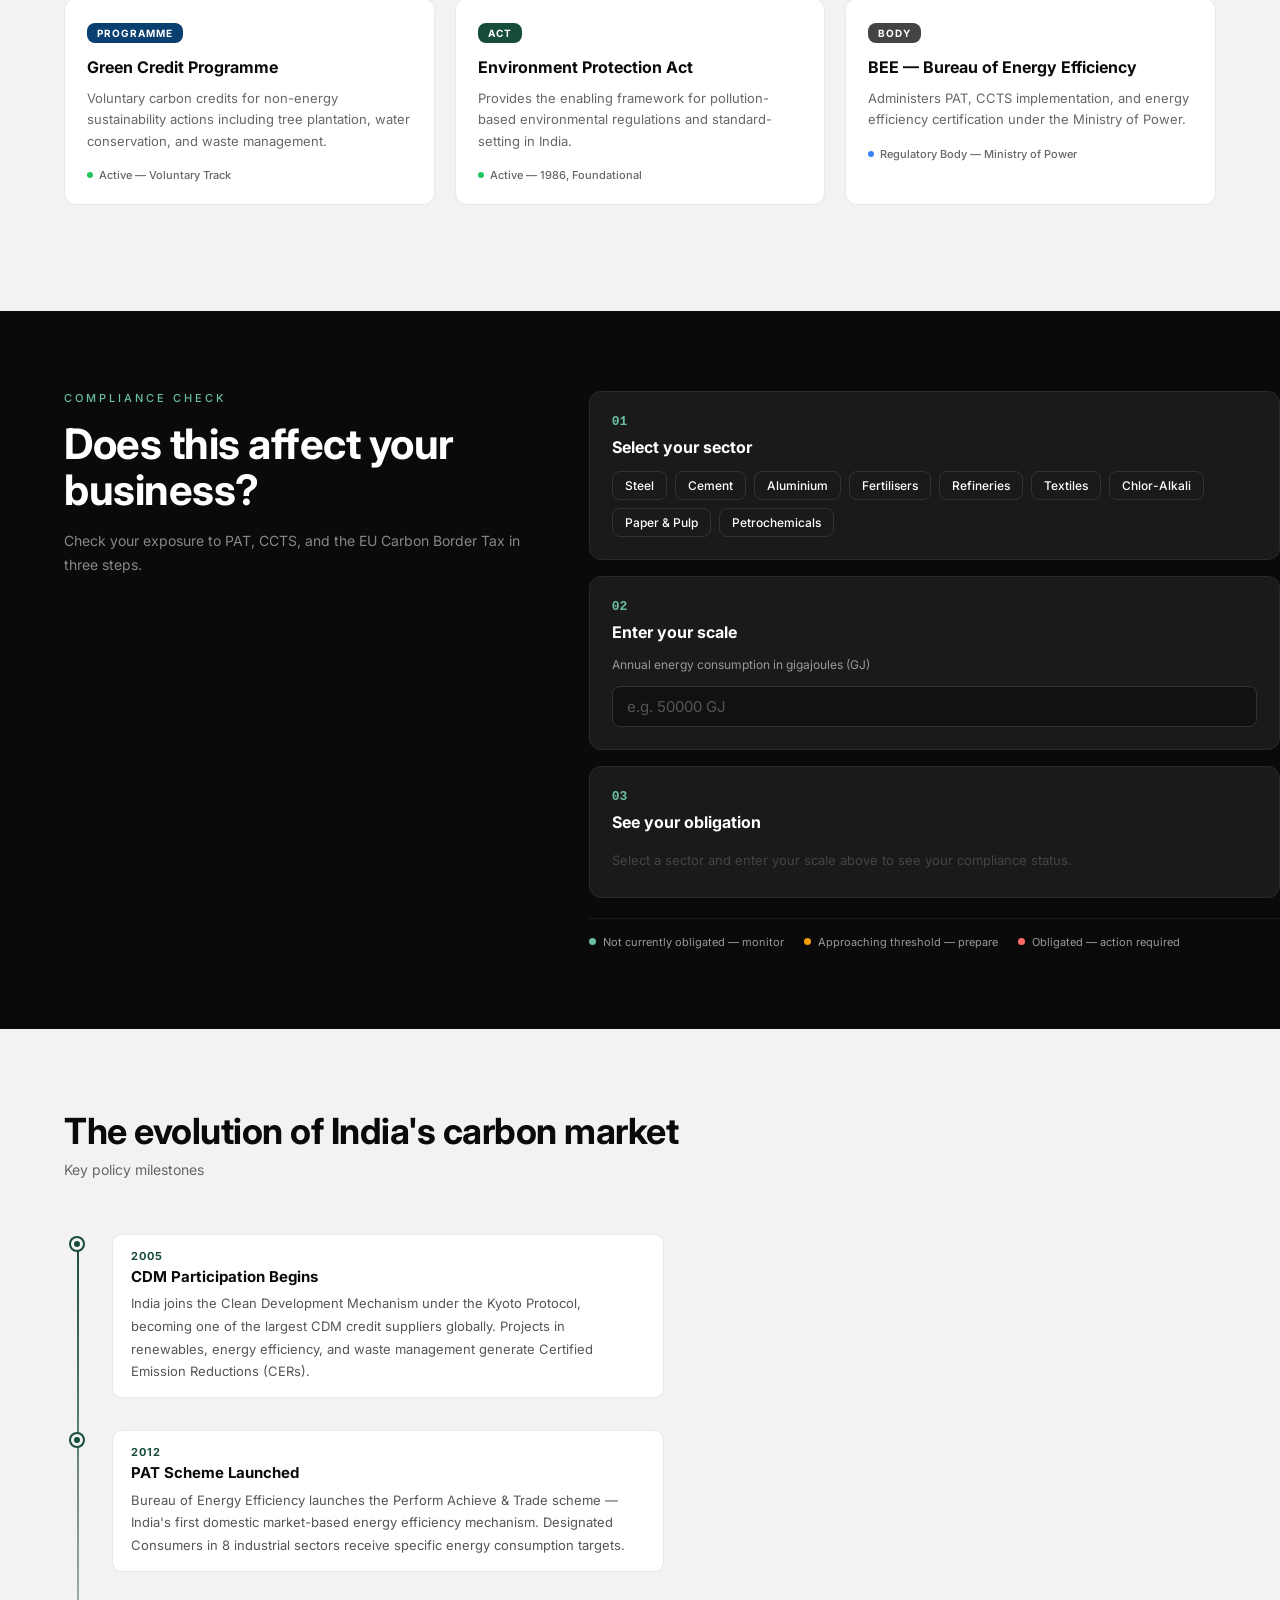
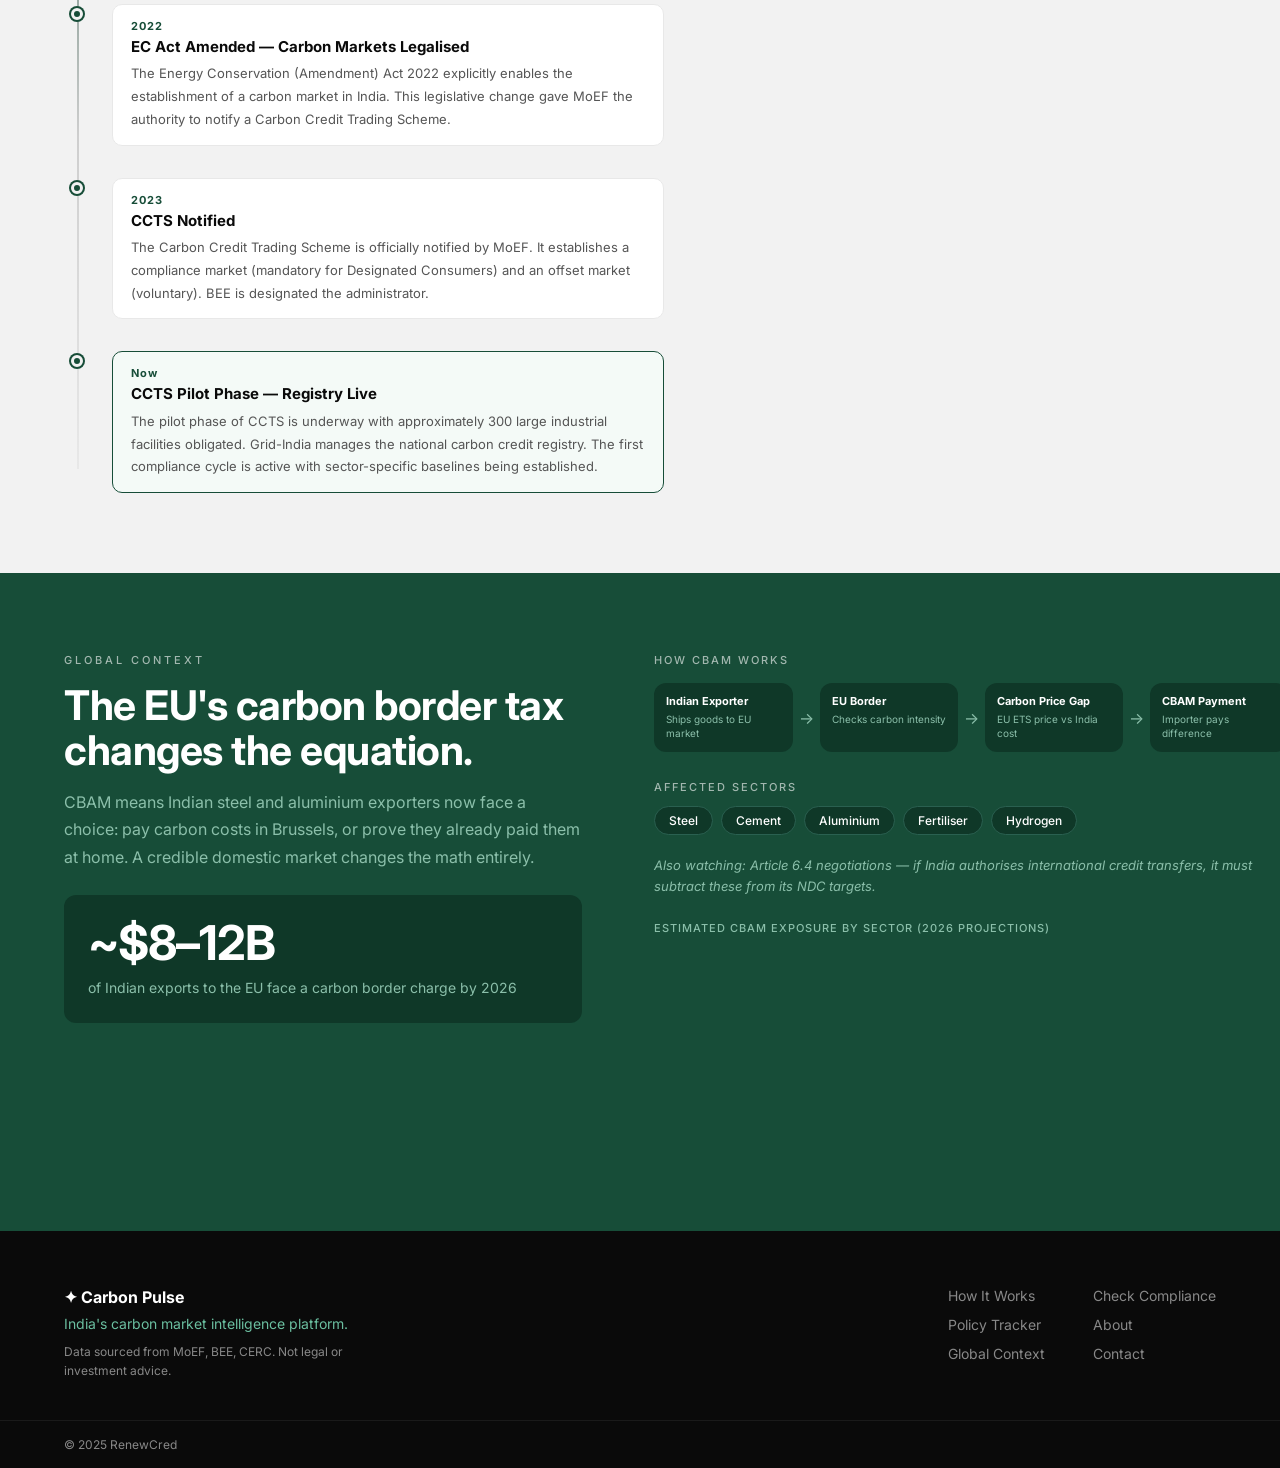
==== commit 44ab2272: "Reduce green overlay opacity to 35%" ====
--- a/index.html
+++ b/index.html
@@ -476,7 +476,7 @@
       content: '';
       position: absolute;
       inset: 0;
-      background: rgba(23, 77, 56, 0.45);
+      background: rgba(23, 77, 56, 0.35);
       pointer-events: none;
     }
     .how-card-visual-num {
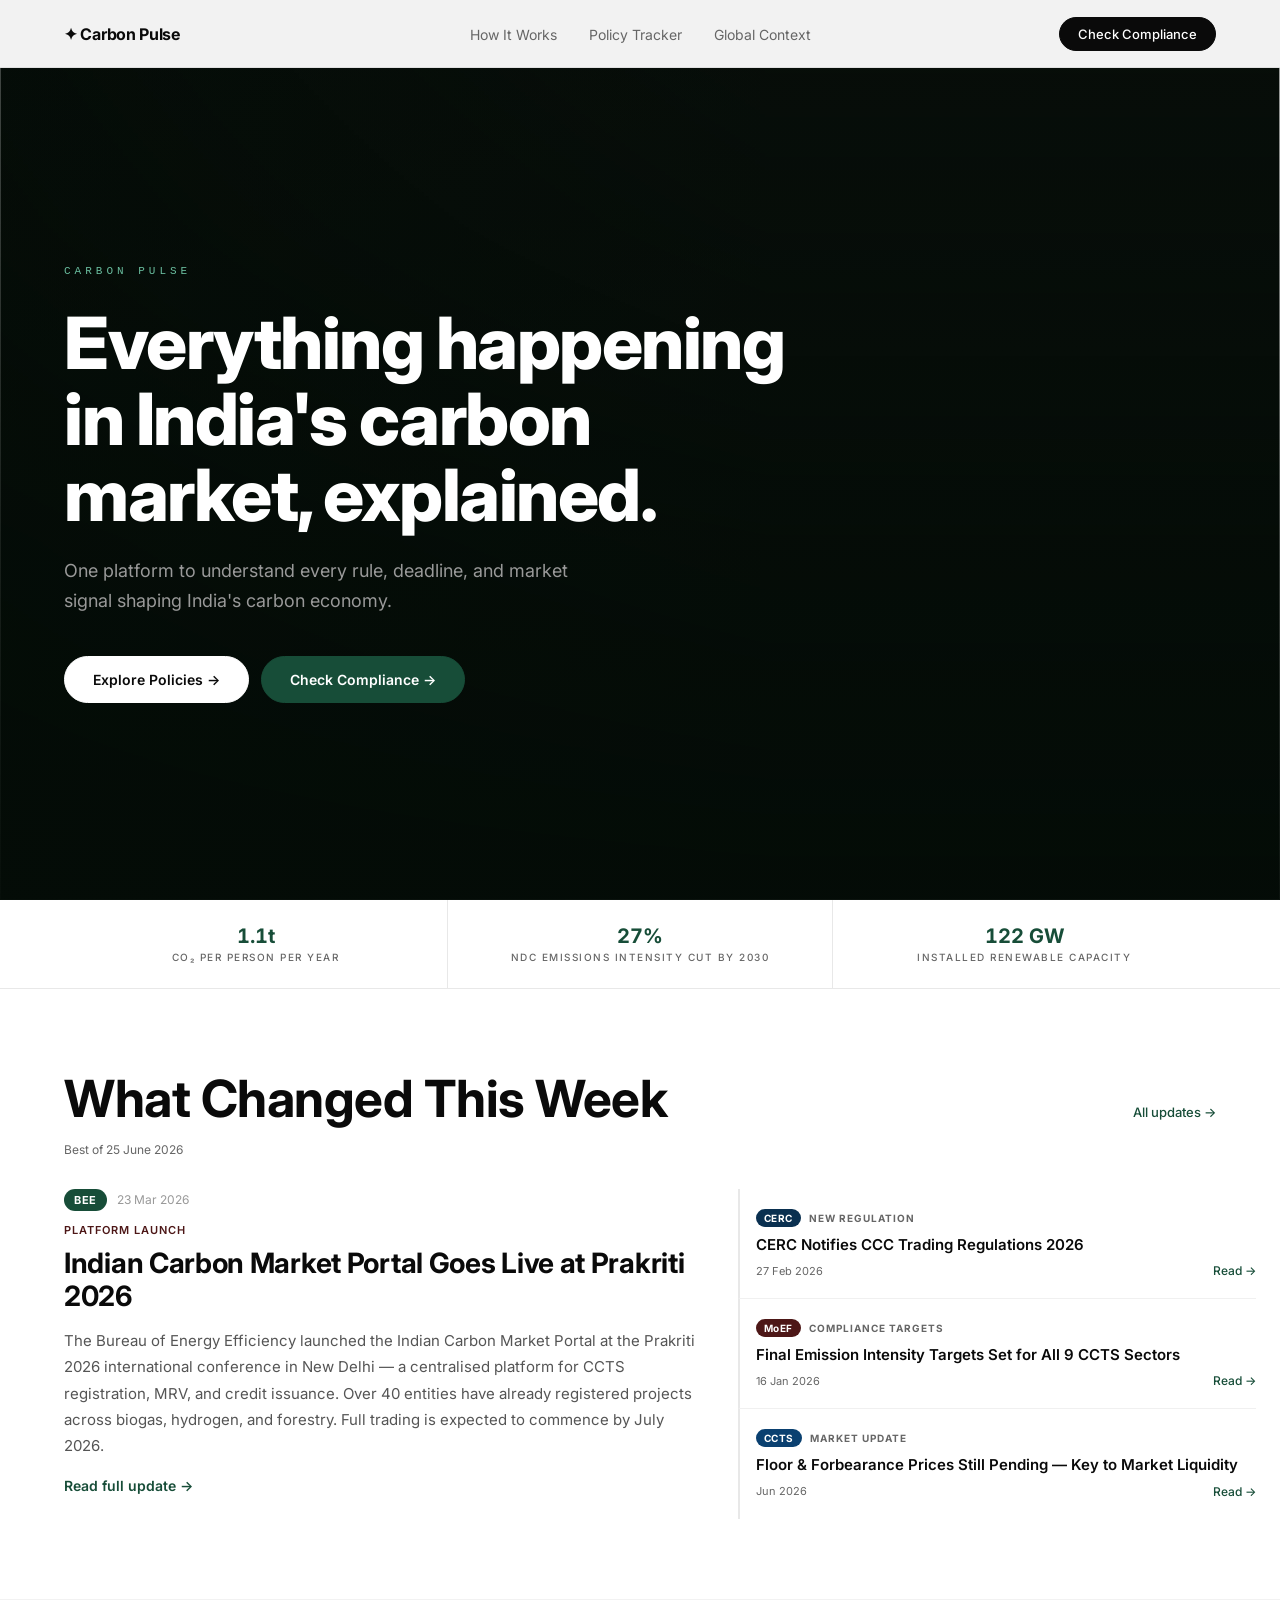
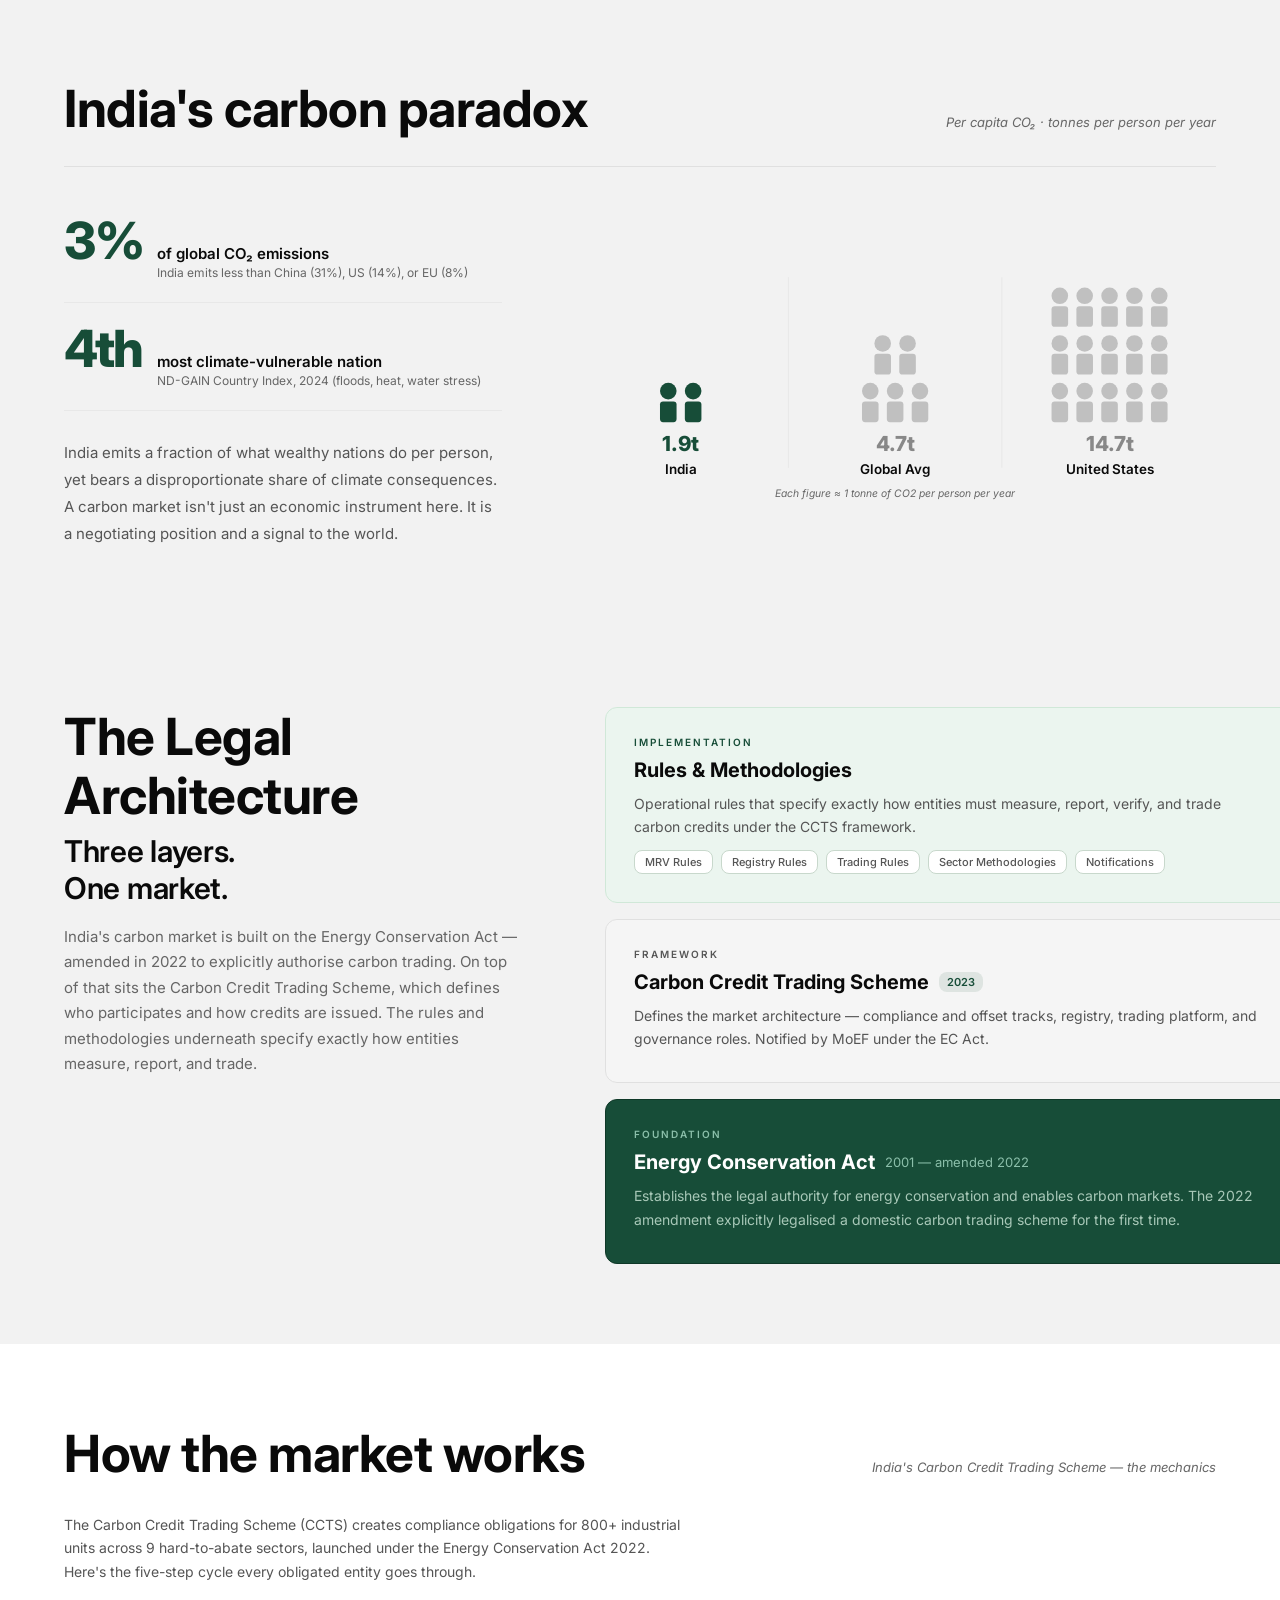
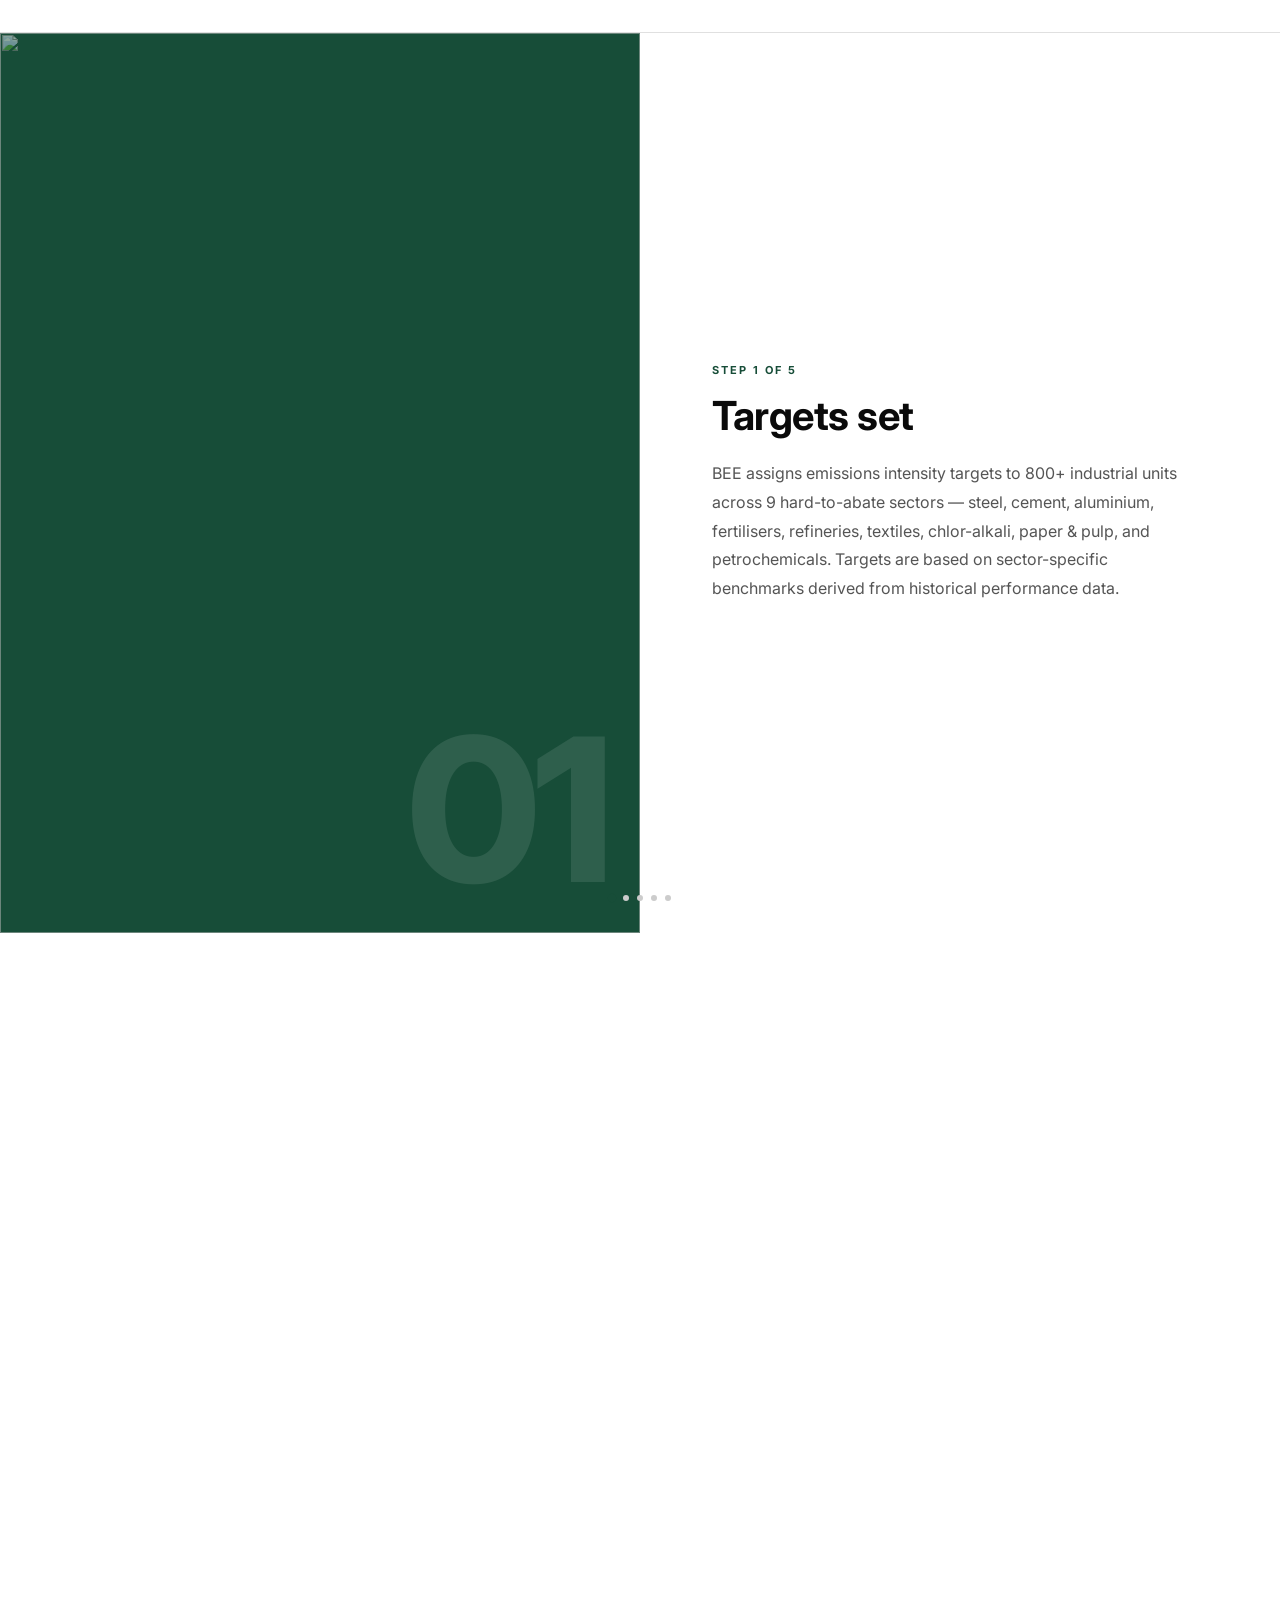
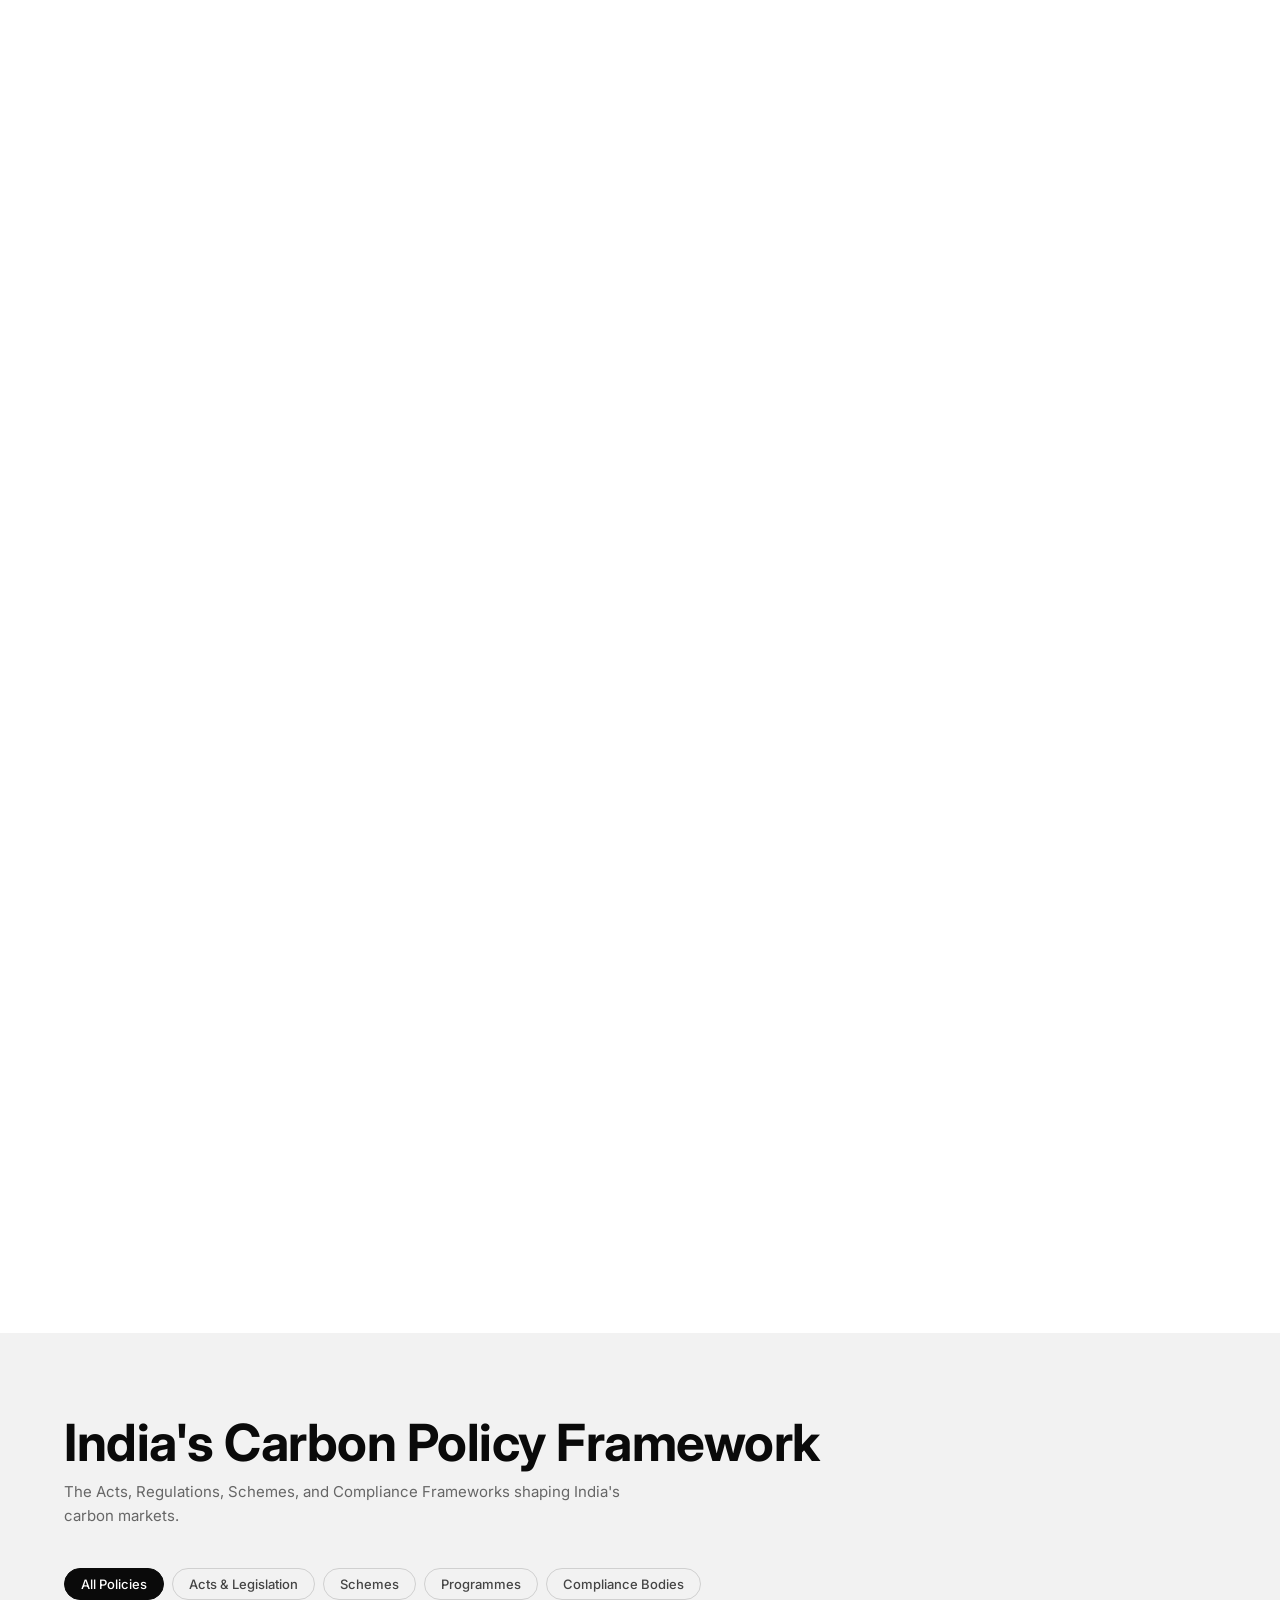
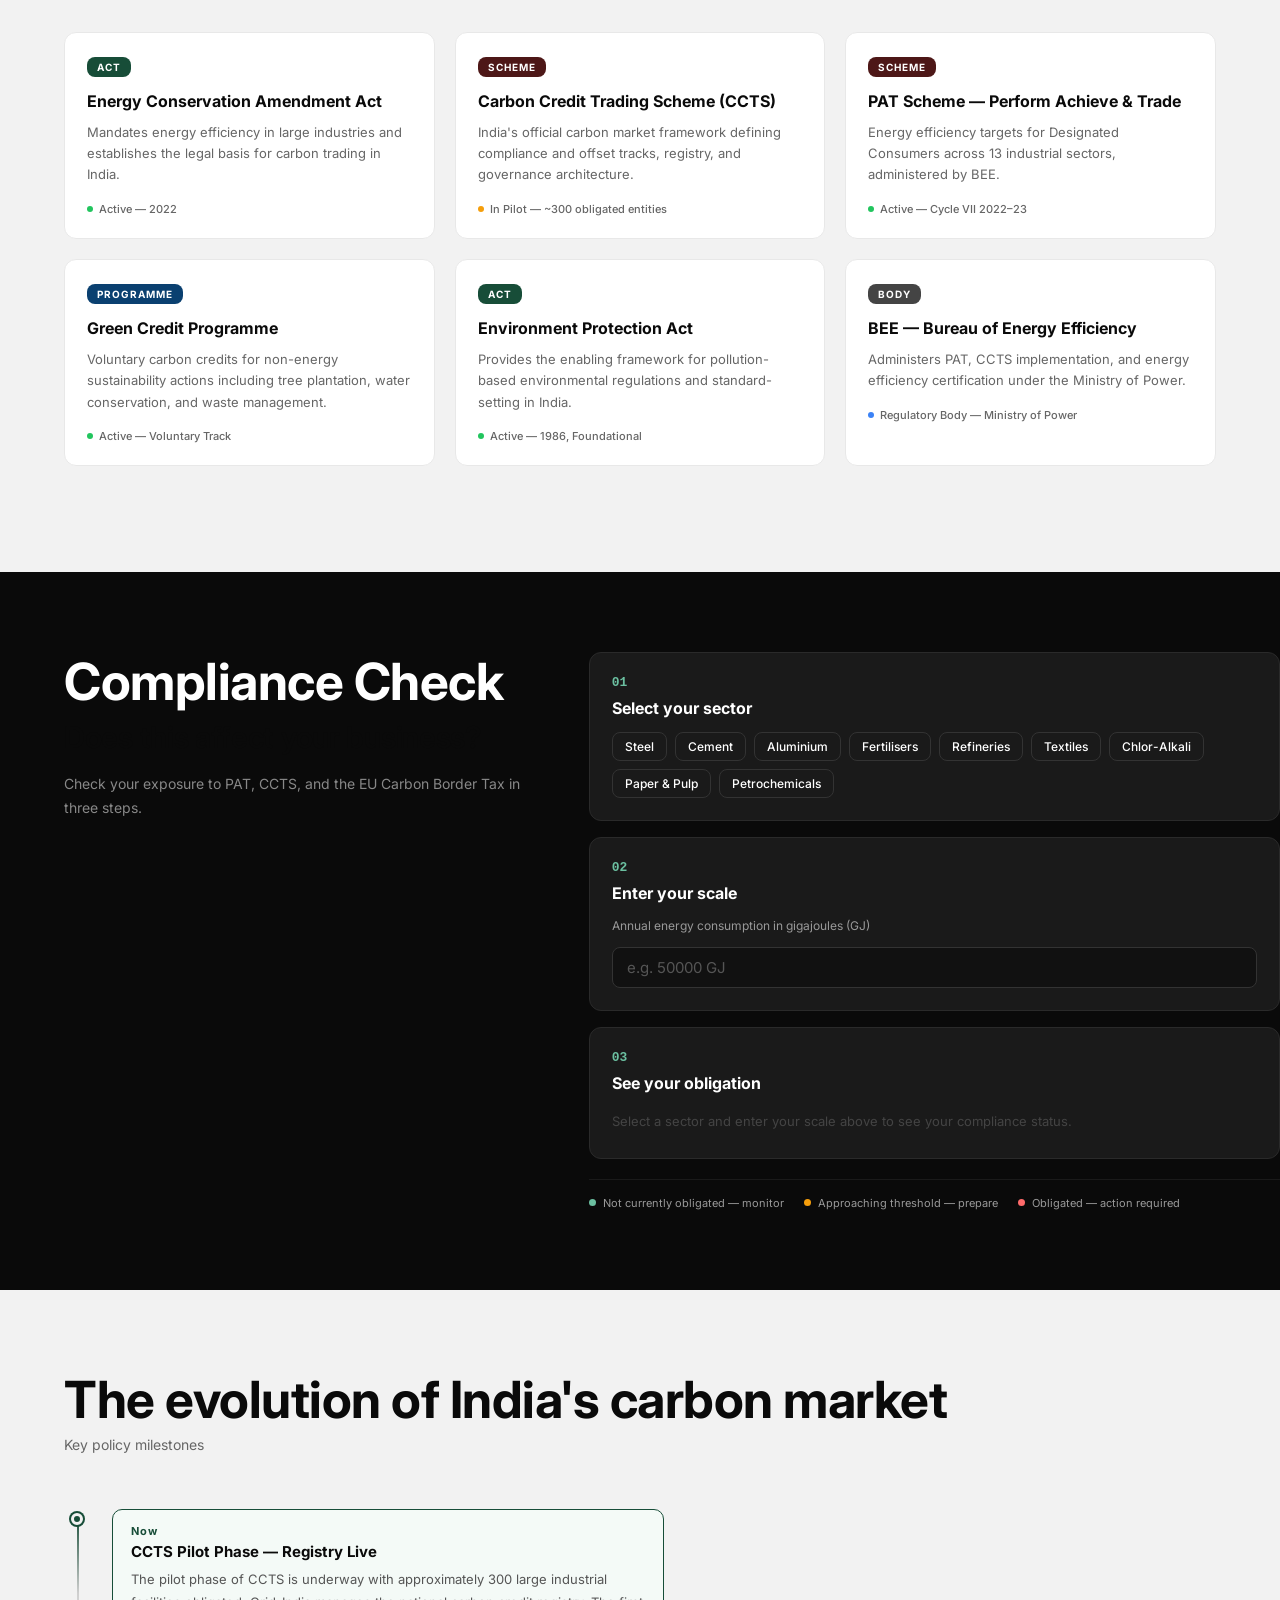
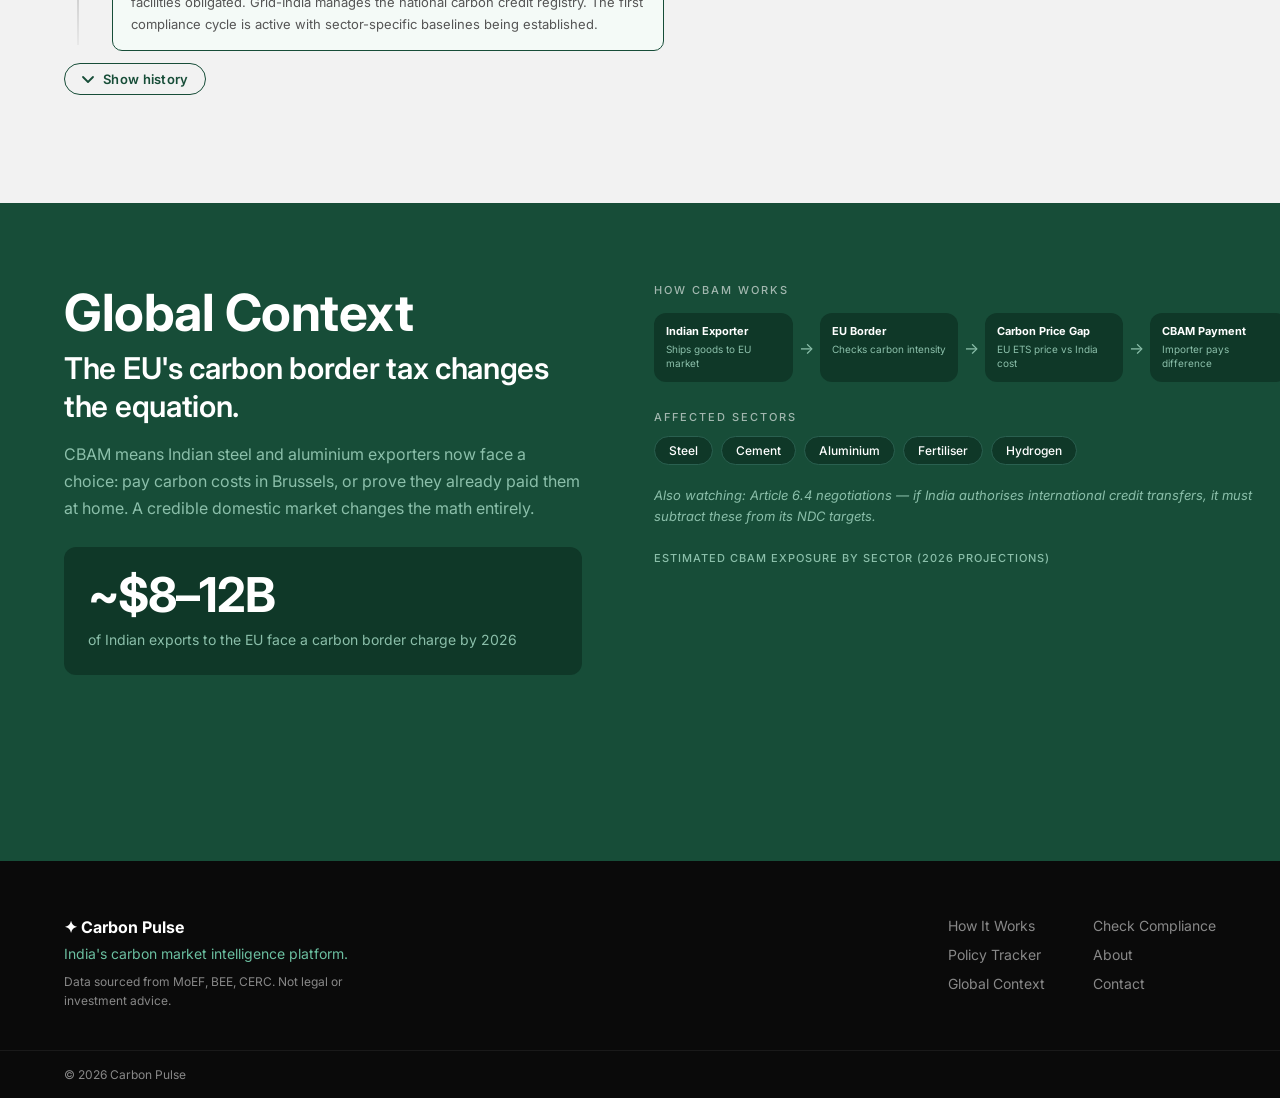
==== commit aa2af0d8: "Add CCTS compliance context to How It Works section" ====
--- a/index.html
+++ b/index.html
@@ -54,6 +54,22 @@
       text-transform: uppercase;
       font-weight: 500;
     }
+    .section-heading {
+      font-size: clamp(32px, 4vw, 52px);
+      font-weight: 700;
+      letter-spacing: -0.5px;
+      line-height: 1.15;
+      margin: 0 0 8px;
+      color: #0A0A0A;
+    }
+    .section-subheading {
+      font-size: clamp(20px, 2.4vw, 30px);
+      font-weight: 600;
+      letter-spacing: -0.3px;
+      line-height: 1.25;
+      margin: 0 0 16px;
+      color: inherit;
+    }
 
     /* ─── 1. NAV ────────────────────────────────────────────────── */
     #nav {
@@ -433,8 +449,15 @@
       flex-wrap: wrap;
       gap: 12px;
     }
-    .how-header .section-label { color: var(--green); }
+    .how-headline {
+      font-size: clamp(36px, 4.5vw, 56px);
+      font-weight: 700;
+      color: var(--green);
+      letter-spacing: -0.5px;
+      margin: 0;
+    }
     .how-header-note { font-size: 13px; color: #666; font-style: italic; }
+    .how-header-intro { font-size: 14px; color: #555; line-height: 1.7; margin-top: 10px; max-width: 620px; }
 
     /* Sticky scroll outer — tall enough for N cards × 100vh */
     .how-sticky-outer {
@@ -461,37 +484,30 @@
       pointer-events: auto;
     }
     .how-card-visual {
-      background-color: var(--green);
-      background-size: cover;
-      background-position: center center;
-      background-repeat: no-repeat;
+      background: var(--green);
       display: flex;
       align-items: flex-end;
       padding: 48px;
       position: relative;
       overflow: hidden;
-      height: 100%;
-    }
-    .how-card-visual::after {
-      content: '';
+    }
+    .how-card-visual-img {
       position: absolute;
       inset: 0;
-      background: rgba(23, 77, 56, 0.35);
-      pointer-events: none;
-    }
-    .how-card-visual-num {
-      position: relative;
-      z-index: 1;
+      width: 100%;
+      height: 100%;
+      object-fit: cover;
+      opacity: 0.5;
     }
     .how-card-visual-num {
       font-size: clamp(120px, 18vw, 200px);
       font-weight: 800;
-      color: rgba(255,255,255,0.12);
+      color: rgba(255,255,255,0.1);
       line-height: 1;
       letter-spacing: -6px;
-      position: relative;
-      z-index: 1;
-      align-self: flex-end;
+      position: absolute;
+      bottom: 24px;
+      right: 32px;
       pointer-events: none;
       user-select: none;
     }
@@ -586,7 +602,7 @@
       display: block;
     }
     .legal-headline {
-      font-size: 48px;
+      font-size: clamp(42px, 5vw, 64px);
       font-weight: 700;
       color: #0A0A0A;
       line-height: 1.05;
@@ -690,7 +706,7 @@
     }
     .evolution-header { margin-bottom: 56px; }
     .evolution-heading {
-      font-size: 36px;
+      font-size: clamp(36px, 4.5vw, 56px);
       font-weight: 700;
       color: #0A0A0A;
       letter-spacing: -0.5px;
@@ -711,7 +727,7 @@
       position: absolute;
       left: 13px;
       top: 6px;
-      bottom: 24px;
+      bottom: 6px;
       width: 2px;
       background: linear-gradient(to bottom, var(--green) 0%, #CECECE 60%, #E8E8E8 100%);
     }
@@ -774,6 +790,39 @@
       .milestone-rows { max-width: 100%; }
     }
 
+    /* ── TIMELINE COLLAPSE ──────────────────────────────────────── */
+    .milestone-history {
+      overflow: hidden;
+      max-height: 0;
+      transition: max-height 0.55s cubic-bezier(0.4,0,0.2,1), opacity 0.4s ease;
+      opacity: 0;
+    }
+    .milestone-history.expanded {
+      max-height: 1200px;
+      opacity: 1;
+    }
+    .timeline-toggle {
+      display: inline-flex;
+      align-items: center;
+      gap: 8px;
+      margin-top: 12px;
+      margin-bottom: 28px;
+      background: none;
+      border: 1.5px solid var(--green);
+      color: var(--green);
+      font-family: inherit;
+      font-size: 13px;
+      font-weight: 600;
+      letter-spacing: 0.3px;
+      padding: 7px 16px;
+      border-radius: 99px;
+      cursor: pointer;
+      transition: background 0.2s, color 0.2s;
+    }
+    .timeline-toggle:hover { background: var(--green); color: #fff; }
+    .timeline-toggle svg { transition: transform 0.35s ease; }
+    .timeline-toggle.open svg { transform: rotate(180deg); }
+
     /* ─── 7. POLICY LANDSCAPE ───────────────────────────────────── */
     #policy {
       padding: var(--section-pad) 0;
@@ -786,7 +835,7 @@
     }
     .policy-header { margin-bottom: 40px; }
     .policy-heading {
-      font-size: 36px;
+      font-size: clamp(36px, 4.5vw, 56px);
       font-weight: 700;
       color: #0A0A0A;
       letter-spacing: -0.5px;
@@ -1506,23 +1555,15 @@
   <div class="stats-inner">
     <div class="stat-item">
       <span class="stat-value" id="stat-0">1.9t</span>
-      <span class="stat-label">Per Capita CO₂</span>
+      <span class="stat-label">CO₂ per person per year</span>
     </div>
     <div class="stat-item">
       <span class="stat-value" id="stat-1">45%</span>
-      <span class="stat-label">NDC Reduction Target</span>
+      <span class="stat-label">NDC Emissions Intensity Cut by 2030</span>
     </div>
     <div class="stat-item">
       <span class="stat-value" id="stat-2">203 GW</span>
-      <span class="stat-label">Renewable Capacity</span>
-    </div>
-    <div class="stat-item">
-      <span class="stat-value" id="stat-active">Active</span>
-      <span class="stat-label">Carbon Market Status</span>
-    </div>
-    <div class="stat-item">
-      <span class="stat-value" id="stat-3">14+</span>
-      <span class="stat-label">Policies Tracked</span>
+      <span class="stat-label">Installed Renewable Capacity</span>
     </div>
   </div>
 </section>
@@ -1533,7 +1574,7 @@
 <section id="news" aria-labelledby="news-heading">
   <div class="news-inner">
     <div class="news-header">
-      <span class="news-section-label" id="news-heading">What Changed This Week</span>
+      <h2 class="section-heading" id="news-heading">What Changed This Week</h2>
       <a href="#" class="news-all-link">All updates →</a>
     </div>
     <p class="news-date-line">Best of 25 June 2026</p>
@@ -1601,7 +1642,7 @@
 
     <!-- Section header row -->
     <div class="paradox-header">
-      <span class="section-label" id="paradox-heading">India's carbon paradox</span>
+      <h2 class="section-heading" id="paradox-heading">India's carbon paradox</h2>
       <span class="paradox-header-note">Per capita CO₂ · tonnes per person per year</span>
     </div>
 
@@ -1701,8 +1742,8 @@
 <section id="legal" aria-labelledby="legal-heading">
   <div class="legal-inner">
     <div class="legal-left">
-      <span class="section-label">The Legal Architecture</span>
-      <h2 class="legal-headline" id="legal-heading">Three layers.<br>One market.</h2>
+      <h2 class="section-heading" id="legal-heading">The Legal Architecture</h2>
+      <p class="section-subheading">Three layers.<br>One market.</p>
       <p class="legal-sub">India's carbon market is built on the Energy Conservation Act — amended in 2022 to explicitly authorise carbon trading. On top of that sits the Carbon Credit Trading Scheme, which defines who participates and how credits are issued. The rules and methodologies underneath specify exactly how entities measure, report, and trade.</p>
     </div>
 
@@ -1750,15 +1791,17 @@
 <section id="how-it-works" aria-labelledby="how-heading">
 
   <div class="how-header">
-    <span class="section-label" id="how-heading">How the market works</span>
+    <h2 class="section-heading" id="how-heading">How the market works</h2>
     <span class="how-header-note">India's Carbon Credit Trading Scheme — the mechanics</span>
+    <p class="how-header-intro">The Carbon Credit Trading Scheme (CCTS) creates compliance obligations for 800+ industrial units across 9 hard-to-abate sectors, launched under the Energy Conservation Act 2022. Here's the five-step cycle every obligated entity goes through.</p>
   </div>
 
   <div class="how-sticky-outer" id="how-sticky-outer">
     <div class="how-sticky-inner" id="how-sticky-inner">
 
       <div class="how-card active" data-index="0">
-        <div class="how-card-visual" style="background-image:url('step1.jpg');background-position:center center;">
+        <div class="how-card-visual">
+          <img class="how-card-visual-img" src="ChatGPT%20Image%20Jun%2025%2C%202026%2C%2011_19_39%20AM.jpg" alt="" aria-hidden="true">
           <span class="how-card-visual-num">01</span>
         </div>
         <div class="how-card-text">
@@ -1769,7 +1812,8 @@
       </div>
 
       <div class="how-card" data-index="1">
-        <div class="how-card-visual" style="background-image:url('step2.jpg');background-position:center center;">
+        <div class="how-card-visual">
+          <img class="how-card-visual-img" src="Gemini_Generated_Image_99bjoc99bjoc99bj.jpg" alt="" aria-hidden="true">
           <span class="how-card-visual-num">02</span>
         </div>
         <div class="how-card-text">
@@ -1780,7 +1824,8 @@
       </div>
 
       <div class="how-card" data-index="2">
-        <div class="how-card-visual" style="background-image:url('step3.jpg');background-position:center center;">
+        <div class="how-card-visual">
+          <img class="how-card-visual-img" src="Gemini_Generated_Image_vltubgvltubgvltu.jpg" alt="" aria-hidden="true">
           <span class="how-card-visual-num">03</span>
         </div>
         <div class="how-card-text">
@@ -1791,7 +1836,8 @@
       </div>
 
       <div class="how-card" data-index="3">
-        <div class="how-card-visual" style="background-image:url('https://images.unsplash.com/photo-1767424412548-1a1ac7f4b9bc?w=1024&auto=format&fit=crop&q=80');background-position:center center;">
+        <div class="how-card-visual">
+          <img class="how-card-visual-img" src="https://images.unsplash.com/photo-1767424412548-1a1ac7f4b9bc?w=1024&auto=format&fit=crop&q=80" alt="" aria-hidden="true">
           <span class="how-card-visual-num">04</span>
         </div>
         <div class="how-card-text">
@@ -1802,7 +1848,8 @@
       </div>
 
       <div class="how-card" data-index="4">
-        <div class="how-card-visual" style="background-image:url('https://images.unsplash.com/photo-1773433392027-2dff23126d86?w=1024&auto=format&fit=crop&q=80');background-position:center center;">
+        <div class="how-card-visual" style="background: #0F3828;">
+          <img class="how-card-visual-img" src="https://images.unsplash.com/photo-1773433392027-2dff23126d86?w=1024&auto=format&fit=crop&q=80" alt="" aria-hidden="true">
           <span class="how-card-visual-num">05</span>
         </div>
         <div class="how-card-text">
@@ -1832,7 +1879,7 @@
 <section id="policy" aria-labelledby="policy-heading">
   <div class="policy-inner">
     <div class="policy-header">
-      <h2 class="policy-heading" id="policy-heading">India's Carbon Policy Framework</h2>
+      <h2 class="section-heading" id="policy-heading">India's Carbon Policy Framework</h2>
       <p class="policy-sub">The Acts, Regulations, Schemes, and Compliance Frameworks shaping India's carbon markets.</p>
     </div>
 
@@ -1914,8 +1961,8 @@
 <section id="compliance" aria-labelledby="compliance-heading">
   <div class="compliance-inner">
     <div class="compliance-left">
-      <p class="compliance-label">Compliance Check</p>
-      <h2 class="compliance-headline" id="compliance-heading">Does this affect your business?</h2>
+      <h2 class="section-heading" id="compliance-heading-label" style="color:#fff;">Compliance Check</h2>
+      <p class="section-subheading">Does this affect your business?</p>
       <p class="compliance-sub">Check your exposure to PAT, CCTS, and the EU Carbon Border Tax in three steps.</p>
     </div>
 
@@ -1968,48 +2015,13 @@
 <section id="evolution" aria-labelledby="evolution-heading">
   <div class="evolution-inner">
     <div class="evolution-header">
-      <h2 class="evolution-heading" id="evolution-heading">The evolution of India's carbon market</h2>
+      <h2 class="section-heading" id="evolution-heading">The evolution of India's carbon market</h2>
       <p class="evolution-sub">Key policy milestones</p>
     </div>
 
     <div class="milestone-rows" id="milestone-rows">
 
-      <div class="milestone-row">
-        <div class="milestone-row-left"><div class="milestone-dot"></div></div>
-        <div class="milestone-card">
-          <div class="milestone-card-year">2005</div>
-          <div class="milestone-card-title">CDM Participation Begins</div>
-          <div class="milestone-card-desc">India joins the Clean Development Mechanism under the Kyoto Protocol, becoming one of the largest CDM credit suppliers globally. Projects in renewables, energy efficiency, and waste management generate Certified Emission Reductions (CERs).</div>
-        </div>
-      </div>
-
-      <div class="milestone-row">
-        <div class="milestone-row-left"><div class="milestone-dot"></div></div>
-        <div class="milestone-card">
-          <div class="milestone-card-year">2012</div>
-          <div class="milestone-card-title">PAT Scheme Launched</div>
-          <div class="milestone-card-desc">Bureau of Energy Efficiency launches the Perform Achieve &amp; Trade scheme — India's first domestic market-based energy efficiency mechanism. Designated Consumers in 8 industrial sectors receive specific energy consumption targets.</div>
-        </div>
-      </div>
-
-      <div class="milestone-row">
-        <div class="milestone-row-left"><div class="milestone-dot"></div></div>
-        <div class="milestone-card">
-          <div class="milestone-card-year">2022</div>
-          <div class="milestone-card-title">EC Act Amended — Carbon Markets Legalised</div>
-          <div class="milestone-card-desc">The Energy Conservation (Amendment) Act 2022 explicitly enables the establishment of a carbon market in India. This legislative change gave MoEF the authority to notify a Carbon Credit Trading Scheme.</div>
-        </div>
-      </div>
-
-      <div class="milestone-row">
-        <div class="milestone-row-left"><div class="milestone-dot"></div></div>
-        <div class="milestone-card">
-          <div class="milestone-card-year">2023</div>
-          <div class="milestone-card-title">CCTS Notified</div>
-          <div class="milestone-card-desc">The Carbon Credit Trading Scheme is officially notified by MoEF. It establishes a compliance market (mandatory for Designated Consumers) and an offset market (voluntary). BEE is designated the administrator.</div>
-        </div>
-      </div>
-
+      <!-- "Now" always visible -->
       <div class="milestone-row">
         <div class="milestone-row-left"><div class="milestone-dot"></div></div>
         <div class="milestone-card" style="border-color: var(--green); background: #F4FAF7;">
@@ -2020,6 +2032,57 @@
       </div>
 
     </div>
+
+    <!-- Toggle button -->
+    <button class="timeline-toggle" id="timeline-toggle" aria-expanded="false" aria-controls="milestone-history">
+      <svg width="14" height="14" viewBox="0 0 14 14" fill="none" xmlns="http://www.w3.org/2000/svg">
+        <path d="M2 5l5 5 5-5" stroke="currentColor" stroke-width="1.8" stroke-linecap="round" stroke-linejoin="round"/>
+      </svg>
+      Show history
+    </button>
+
+    <!-- Collapsed history -->
+    <div class="milestone-history" id="milestone-history">
+      <div class="milestone-rows" style="padding-top: 4px;">
+
+        <div class="milestone-row revealed">
+          <div class="milestone-row-left"><div class="milestone-dot"></div></div>
+          <div class="milestone-card">
+            <div class="milestone-card-year">2023</div>
+            <div class="milestone-card-title">CCTS Notified</div>
+            <div class="milestone-card-desc">The Carbon Credit Trading Scheme is officially notified by MoEF. It establishes a compliance market (mandatory for Designated Consumers) and an offset market (voluntary). BEE is designated the administrator.</div>
+          </div>
+        </div>
+
+        <div class="milestone-row revealed">
+          <div class="milestone-row-left"><div class="milestone-dot"></div></div>
+          <div class="milestone-card">
+            <div class="milestone-card-year">2022</div>
+            <div class="milestone-card-title">EC Act Amended — Carbon Markets Legalised</div>
+            <div class="milestone-card-desc">The Energy Conservation (Amendment) Act 2022 explicitly enables the establishment of a carbon market in India. This legislative change gave MoEF the authority to notify a Carbon Credit Trading Scheme.</div>
+          </div>
+        </div>
+
+        <div class="milestone-row revealed">
+          <div class="milestone-row-left"><div class="milestone-dot"></div></div>
+          <div class="milestone-card">
+            <div class="milestone-card-year">2012</div>
+            <div class="milestone-card-title">PAT Scheme Launched</div>
+            <div class="milestone-card-desc">Bureau of Energy Efficiency launches the Perform Achieve &amp; Trade scheme — India's first domestic market-based energy efficiency mechanism. Designated Consumers in 8 industrial sectors receive specific energy consumption targets.</div>
+          </div>
+        </div>
+
+        <div class="milestone-row revealed">
+          <div class="milestone-row-left"><div class="milestone-dot"></div></div>
+          <div class="milestone-card">
+            <div class="milestone-card-year">2005</div>
+            <div class="milestone-card-title">CDM Participation Begins</div>
+            <div class="milestone-card-desc">India joins the Clean Development Mechanism under the Kyoto Protocol, becoming one of the largest CDM credit suppliers globally. Projects in renewables, energy efficiency, and waste management generate Certified Emission Reductions (CERs).</div>
+          </div>
+        </div>
+
+      </div>
+    </div>
   </div>
 </section>
 
@@ -2029,8 +2092,8 @@
 <section id="global" aria-labelledby="global-heading">
   <div class="global-inner">
     <div class="global-left">
-      <p class="global-label">Global Context</p>
-      <h2 class="global-headline" id="global-heading">The EU's carbon border tax changes the equation.</h2>
+      <h2 class="section-heading" id="global-heading-label" style="color:#fff;">Global Context</h2>
+      <p class="section-subheading" style="color:#fff;">The EU's carbon border tax changes the equation.</p>
       <p class="global-sub">CBAM means Indian steel and aluminium exporters now face a choice: pay carbon costs in Brussels, or prove they already paid them at home. A credible domestic market changes the math entirely.</p>
       <div class="global-stat-card">
         <div class="global-stat-value">~$8–12B</div>
@@ -2110,7 +2173,7 @@
   </div>
   <div class="footer-bottom">
     <div class="footer-bottom-inner">
-      <p class="footer-copy">© 2025 RenewCred</p>
+      <p class="footer-copy">© 2026 Carbon Pulse</p>
     </div>
   </div>
 </footer>
@@ -2393,6 +2456,20 @@
     });
   });
 
+  // Timeline toggle
+  const tlBtn = document.getElementById('timeline-toggle');
+  const tlHistory = document.getElementById('milestone-history');
+  if (tlBtn && tlHistory) {
+    tlBtn.addEventListener('click', () => {
+      const open = tlHistory.classList.toggle('expanded');
+      tlBtn.classList.toggle('open', open);
+      tlBtn.setAttribute('aria-expanded', open);
+      tlBtn.innerHTML = open
+        ? `<svg width="14" height="14" viewBox="0 0 14 14" fill="none"><path d="M2 9l5-5 5 5" stroke="currentColor" stroke-width="1.8" stroke-linecap="round" stroke-linejoin="round"/></svg> Hide history`
+        : `<svg width="14" height="14" viewBox="0 0 14 14" fill="none"><path d="M2 5l5 5 5-5" stroke="currentColor" stroke-width="1.8" stroke-linecap="round" stroke-linejoin="round"/></svg> Show history`;
+    });
+  }
+
 });
 </script>
 </body>
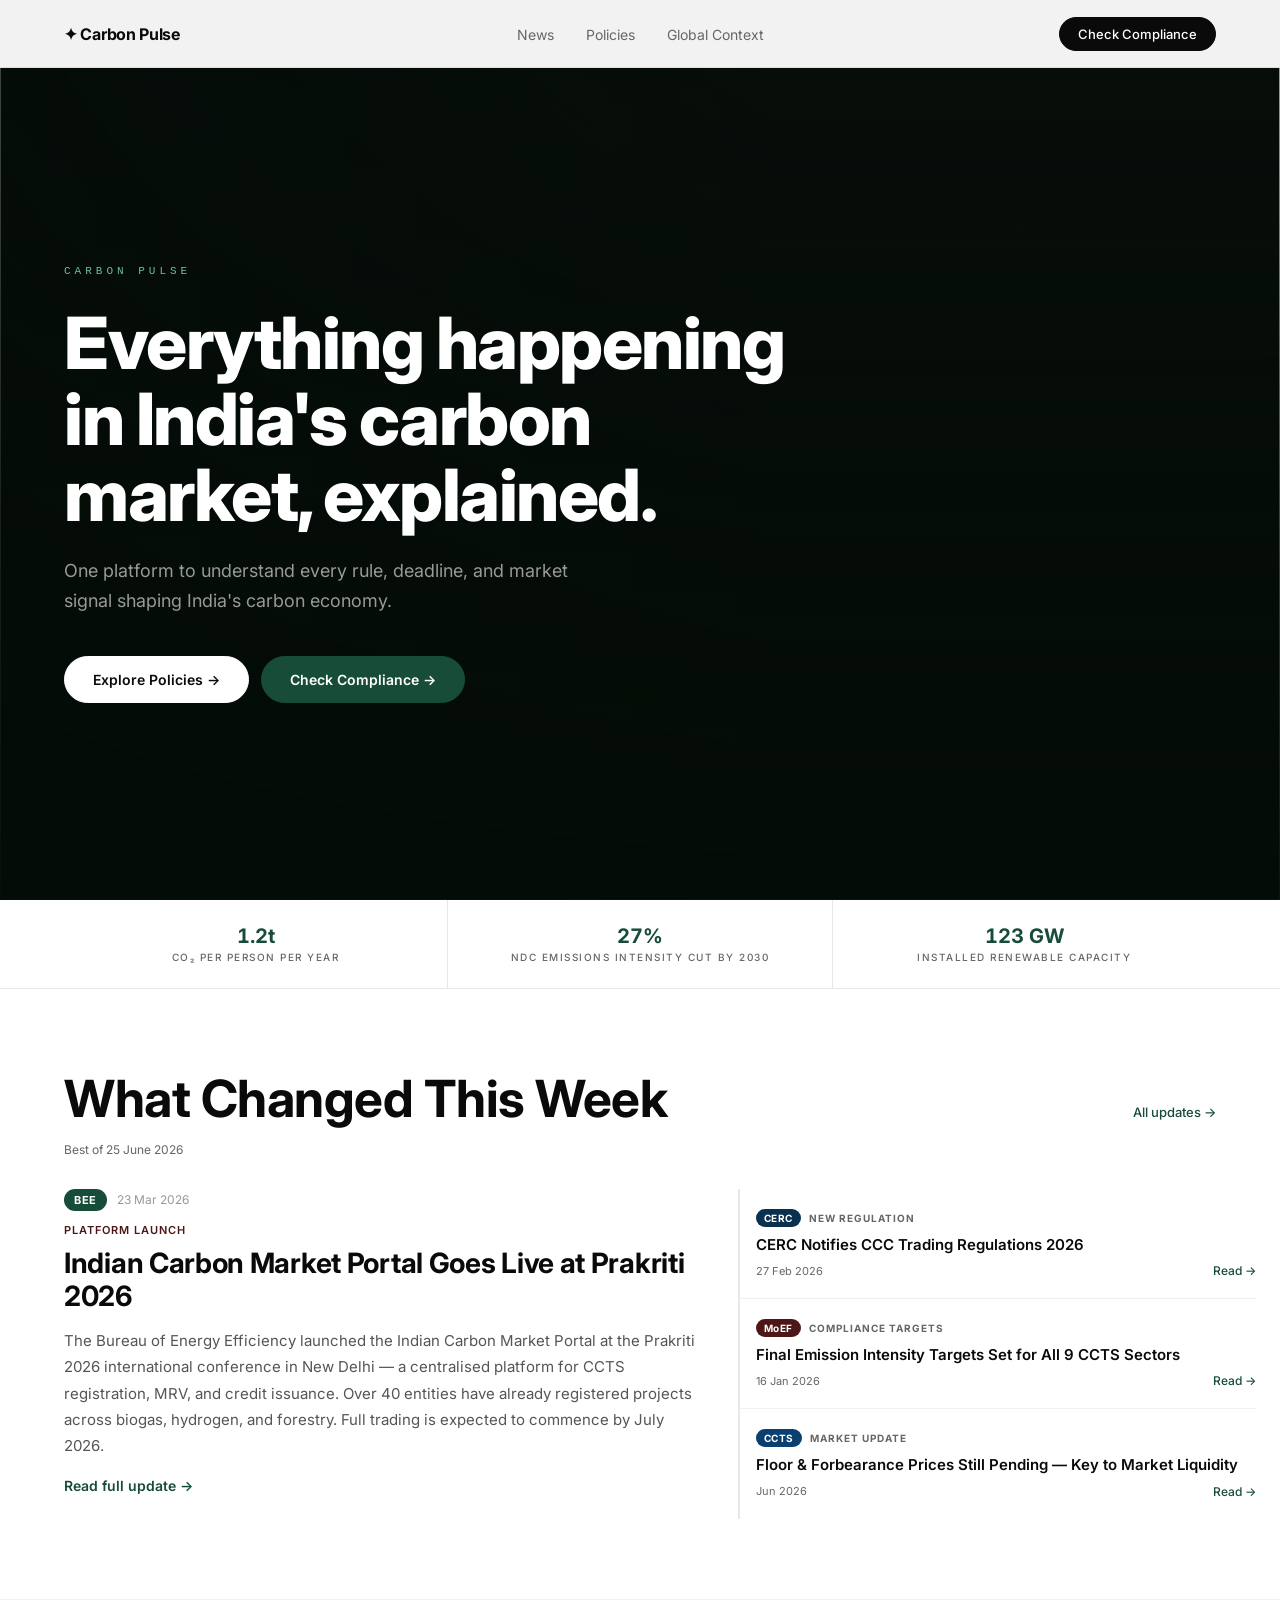
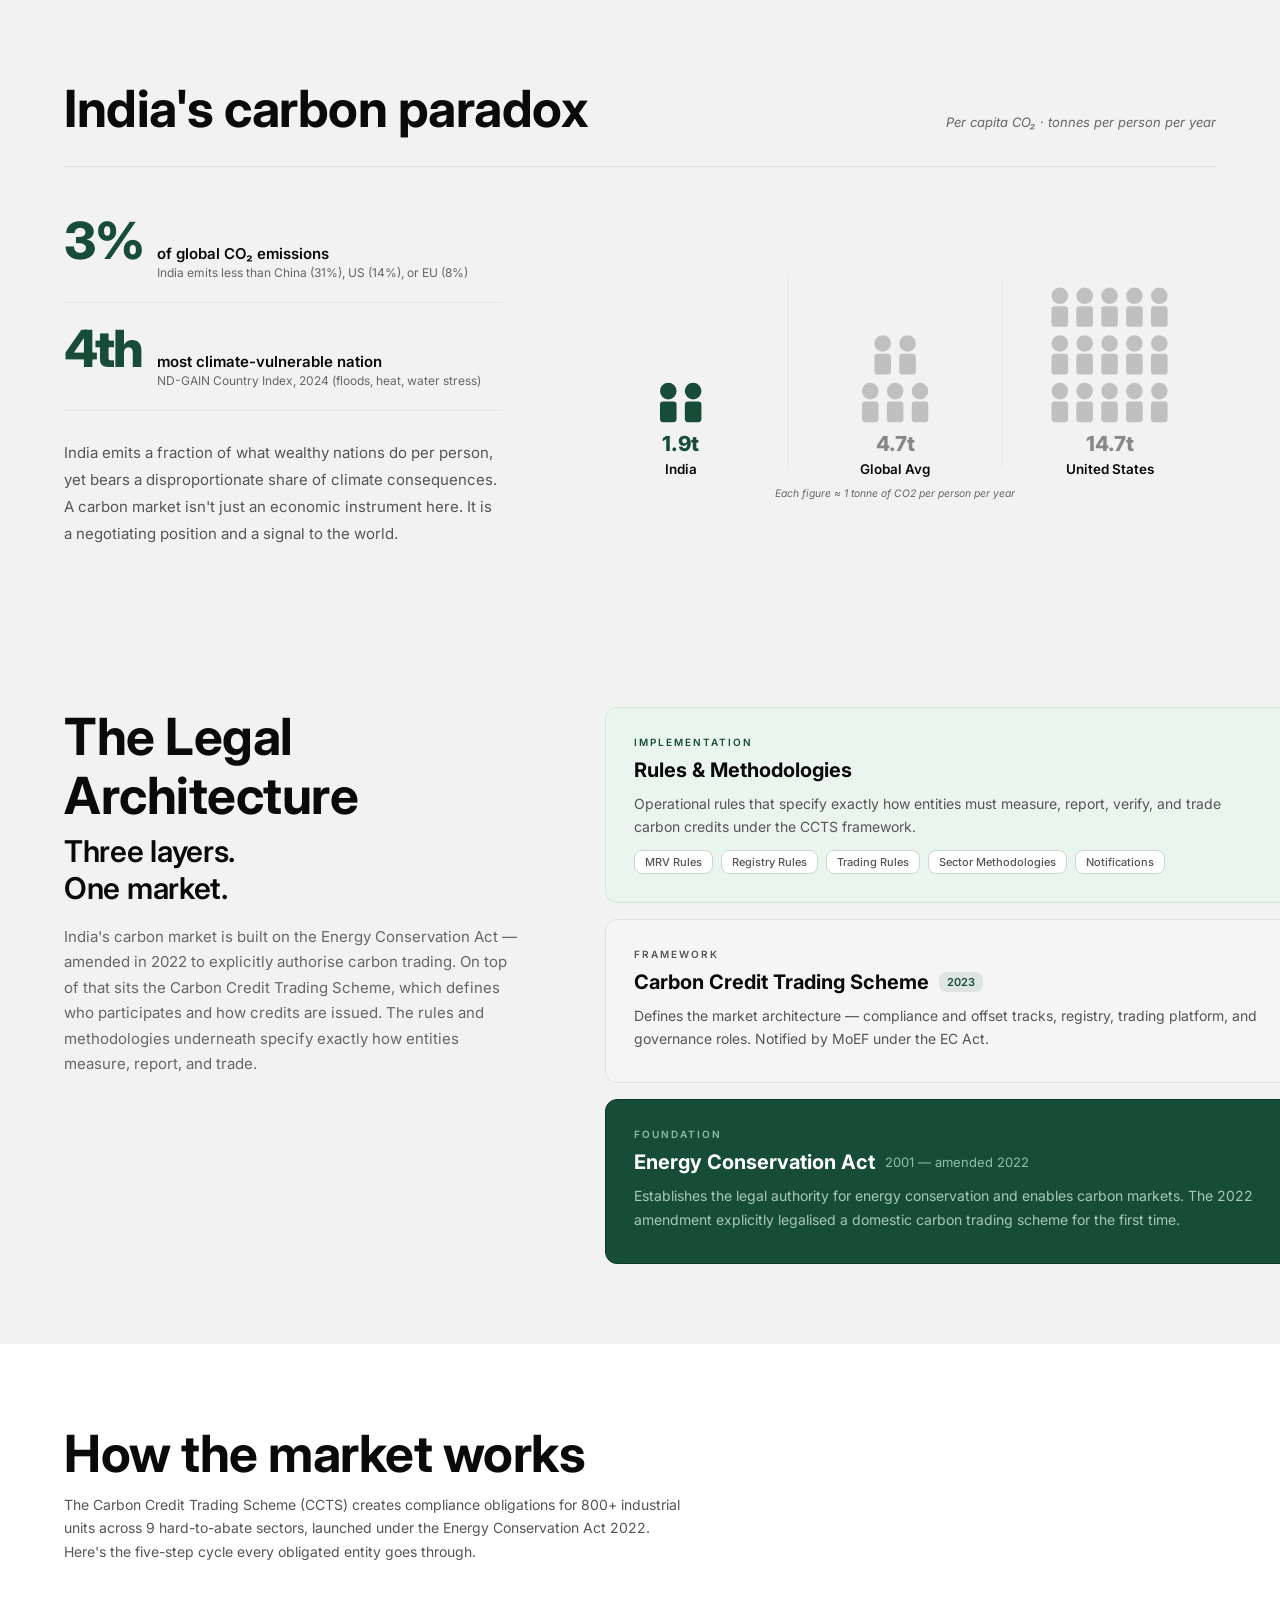
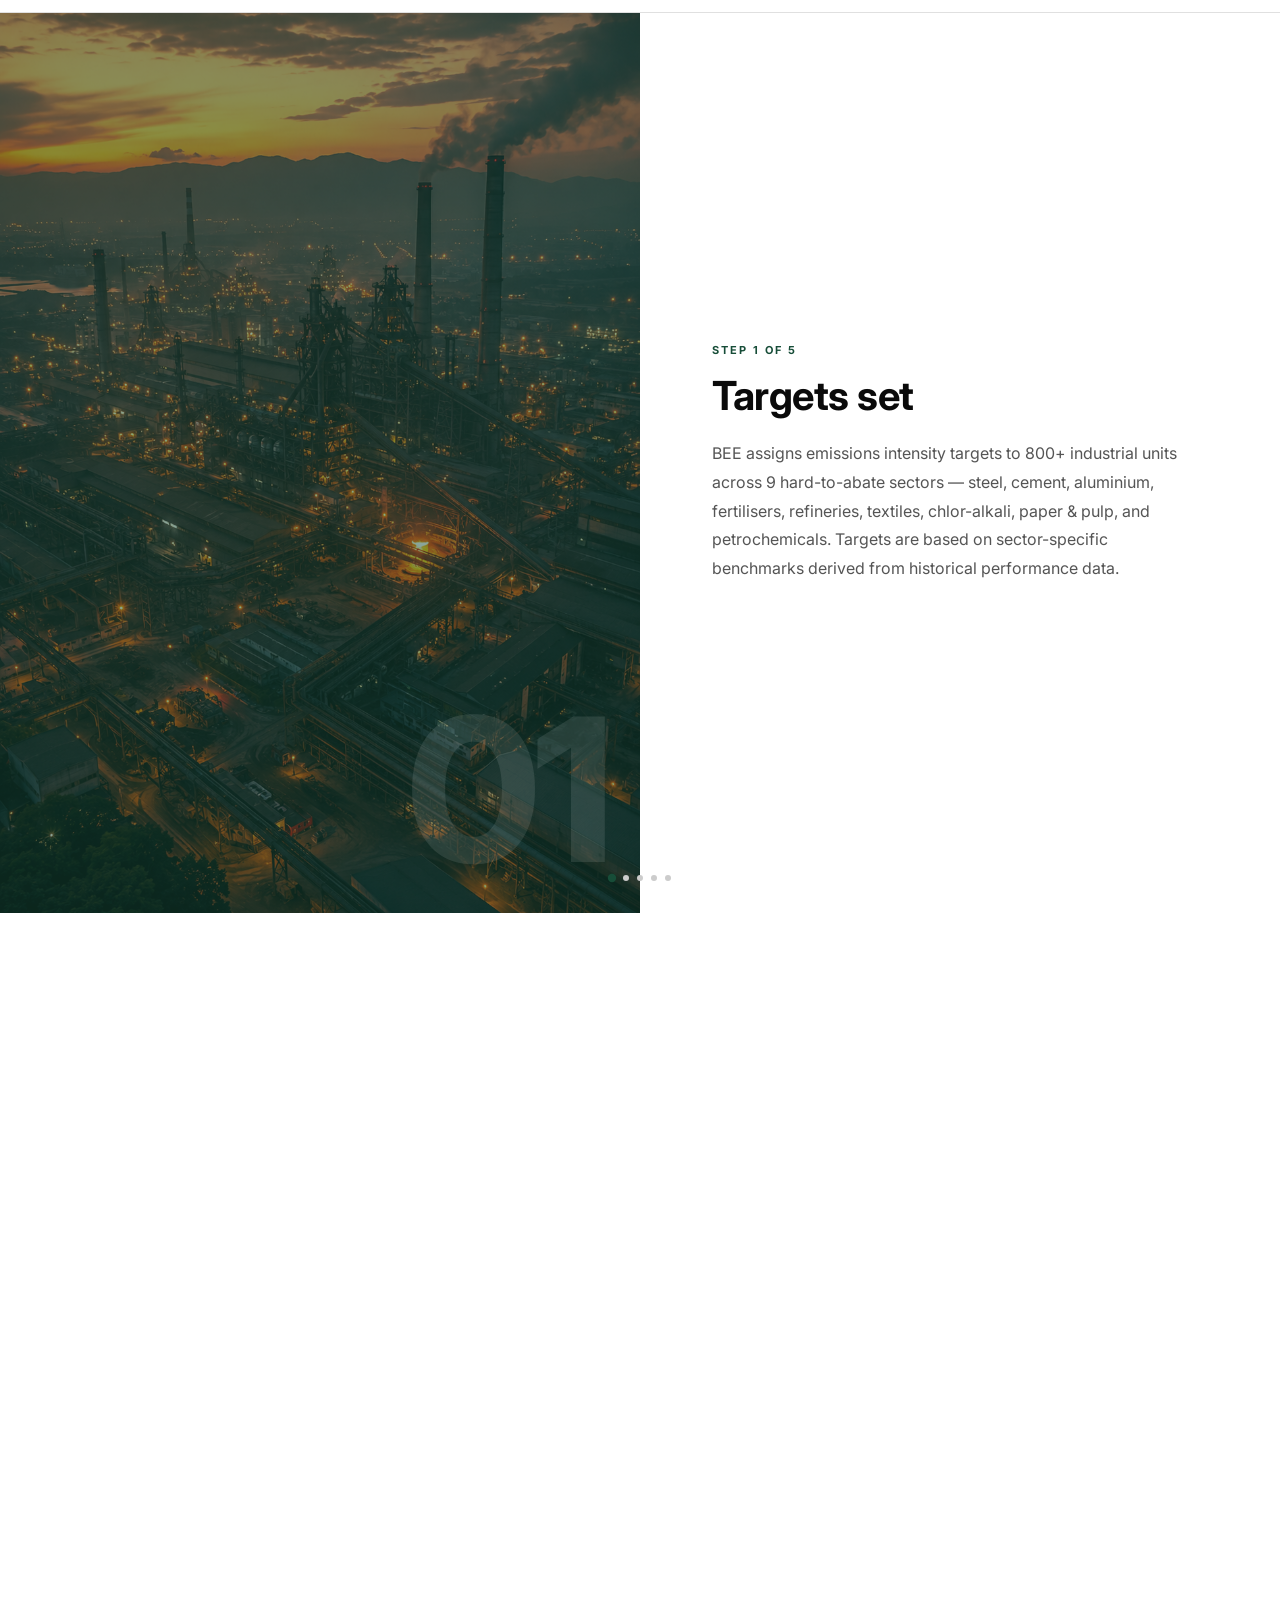
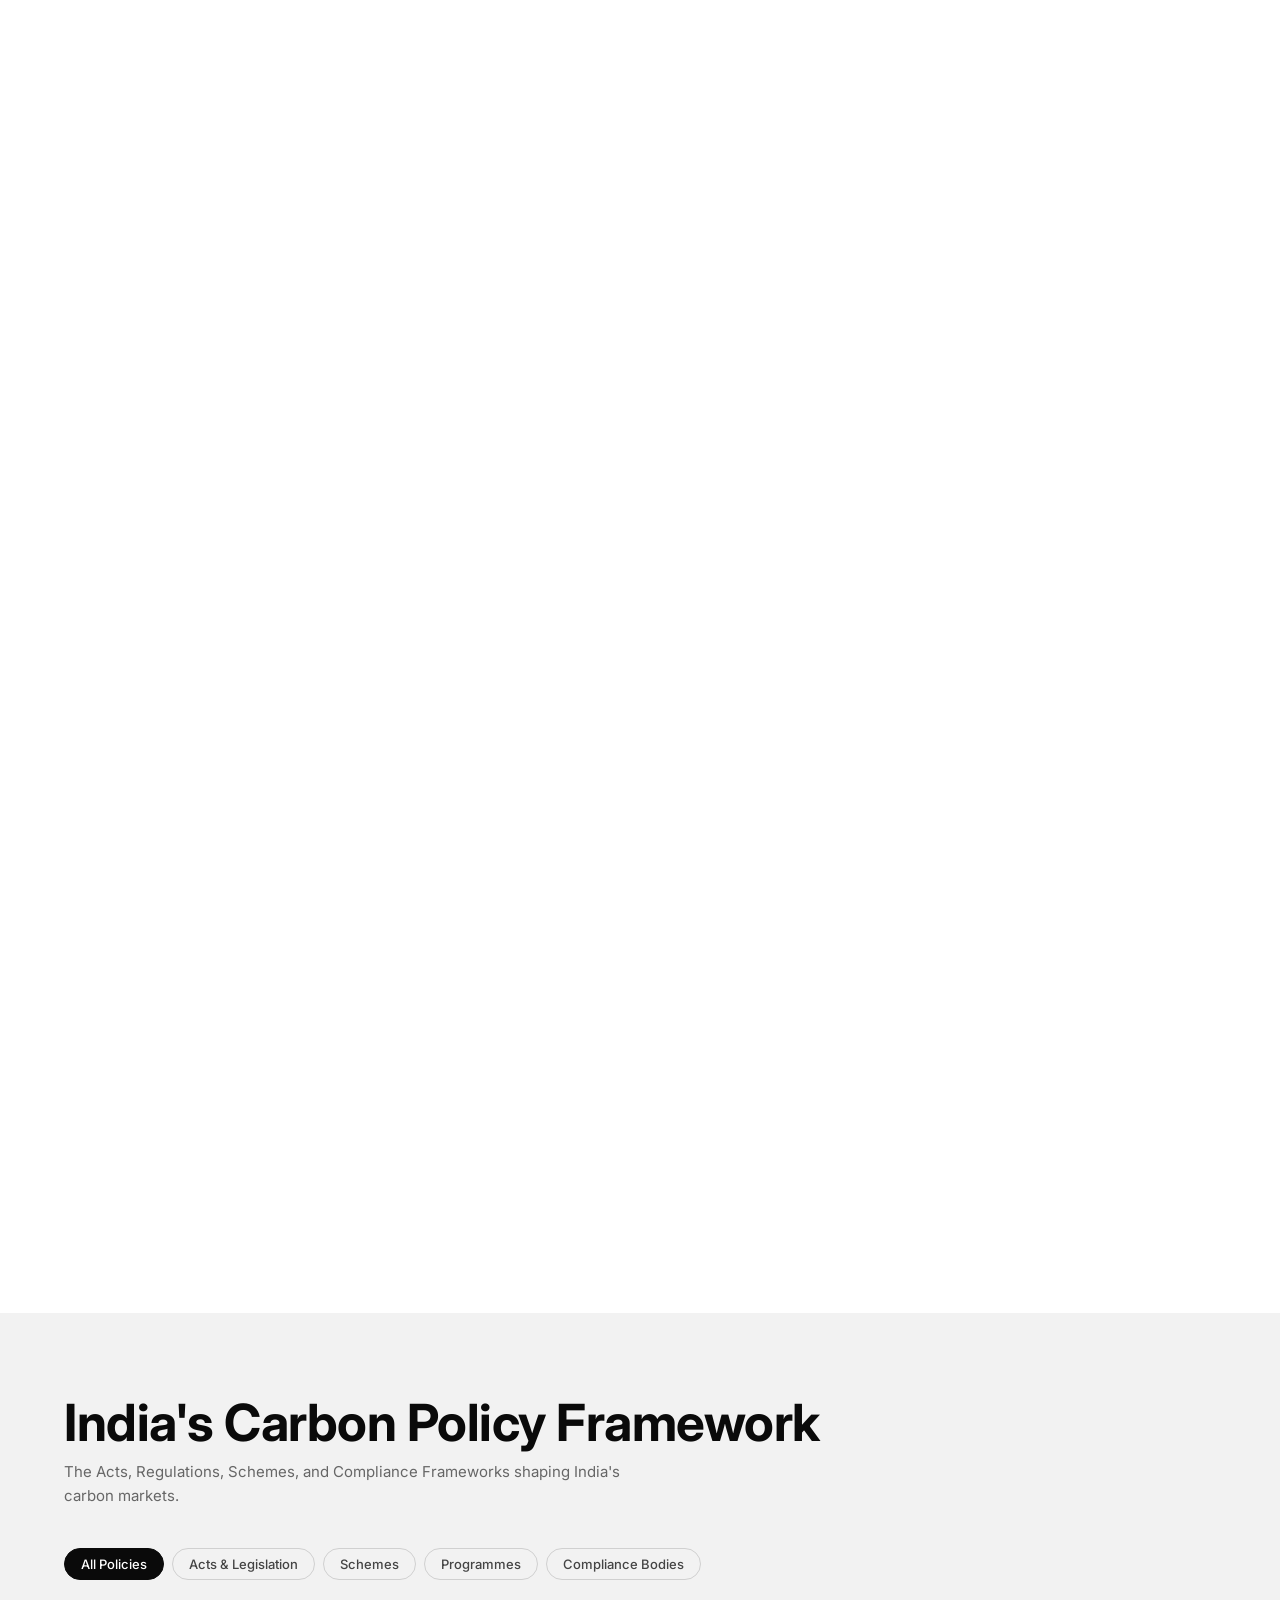
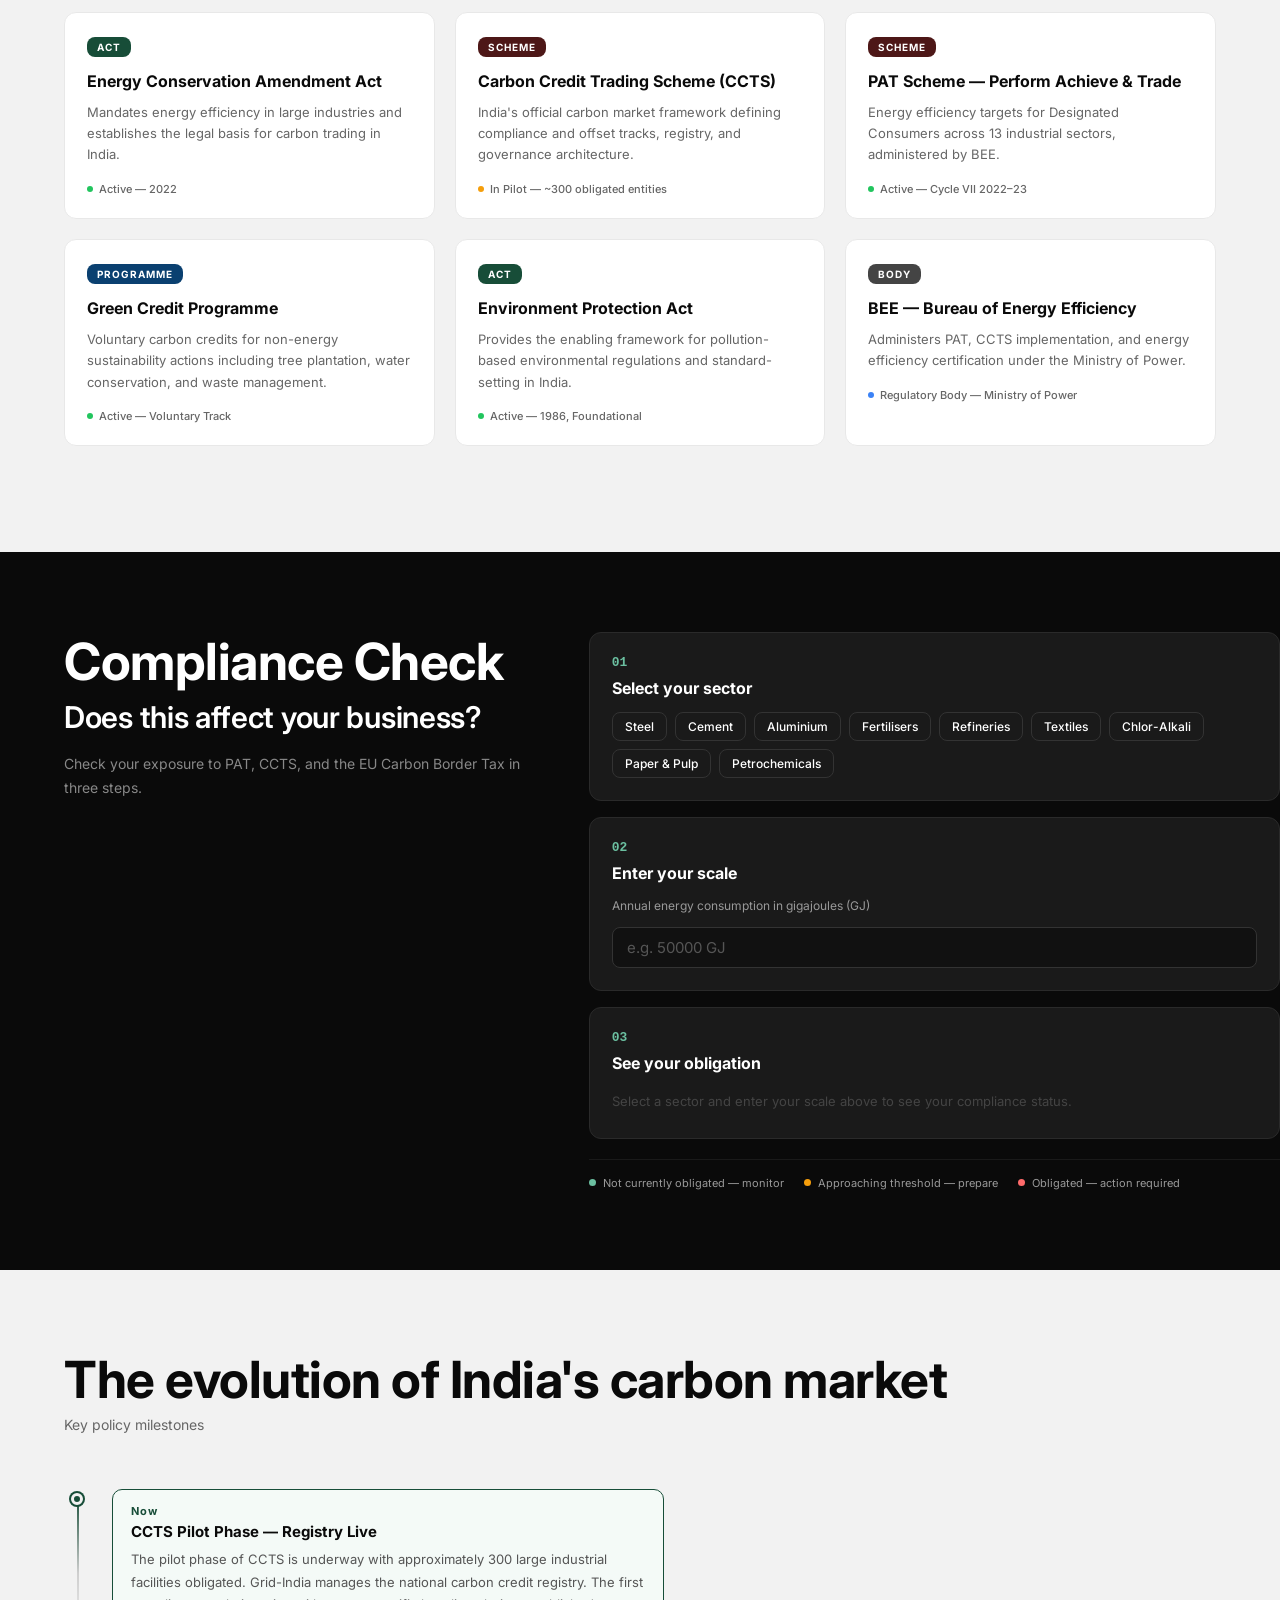
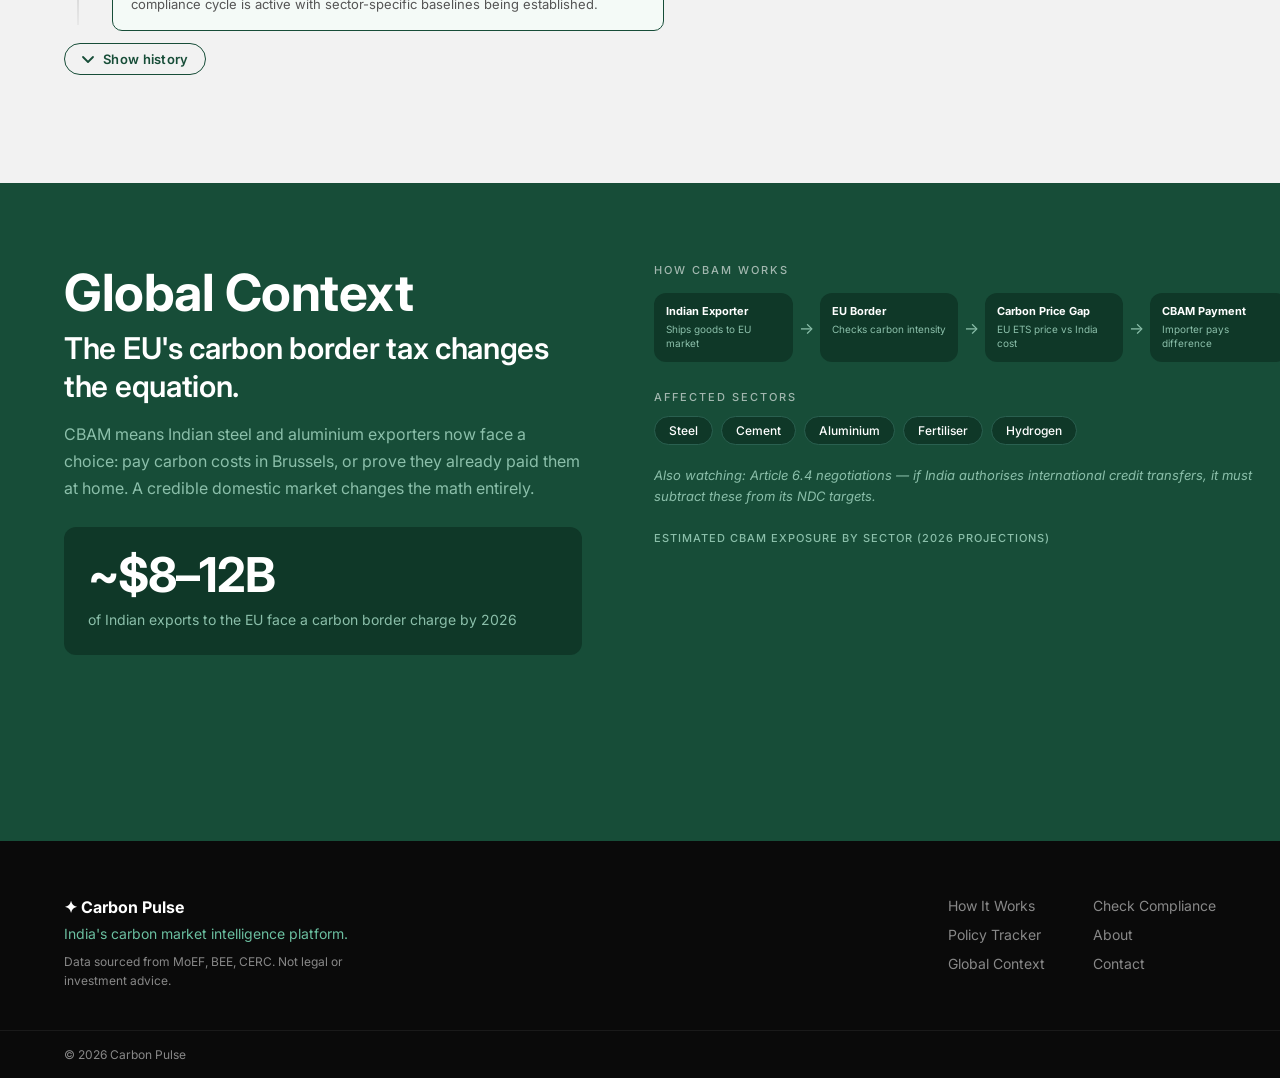
==== commit 33813f65: "Sync latest changes to index and india-carbon-monitor" ====
--- a/index.html
+++ b/index.html
@@ -442,12 +442,7 @@
       max-width: var(--max-w);
       margin: 0 auto;
       padding: var(--section-pad) var(--h-pad) 48px;
-      display: flex;
-      align-items: baseline;
-      justify-content: space-between;
       border-bottom: 1px solid #E0E0E0;
-      flex-wrap: wrap;
-      gap: 12px;
     }
     .how-headline {
       font-size: clamp(36px, 4.5vw, 56px);
@@ -456,7 +451,14 @@
       letter-spacing: -0.5px;
       margin: 0;
     }
-    .how-header-note { font-size: 13px; color: #666; font-style: italic; }
+    .how-header-note { display: none; }
+    .how-header-intro {
+      font-size: 16px;
+      color: #444;
+      line-height: 1.7;
+      max-width: 100%;
+      margin: 12px 0 0;
+    }
     .how-header-intro { font-size: 14px; color: #555; line-height: 1.7; margin-top: 10px; max-width: 620px; }
 
     /* Sticky scroll outer — tall enough for N cards × 100vh */
@@ -1470,8 +1472,8 @@
   <div class="nav-inner">
     <a href="#" class="nav-logo" aria-label="Carbon Pulse home">✦ Carbon Pulse</a>
     <ul class="nav-links" role="list">
-      <li><a href="#how-it-works">How It Works</a></li>
-      <li><a href="#policy">Policy Tracker</a></li>
+      <li><a href="#news">News</a></li>
+      <li><a href="#policy">Policies</a></li>
       <li><a href="#global">Global Context</a></li>
     </ul>
     <div class="nav-ctas">
@@ -1484,8 +1486,8 @@
 </nav>
 
 <div class="nav-mobile-menu" id="mobile-menu" role="dialog" aria-label="Mobile navigation">
-  <a href="#how-it-works">How It Works</a>
-  <a href="#policy">Policy Tracker</a>
+  <a href="#news">News</a>
+  <a href="#policy">Policies</a>
   <a href="#global">Global Context</a>
   <div class="nav-mobile-ctas">
     <a href="#compliance" class="btn-solid">Check Compliance</a>
@@ -1801,7 +1803,7 @@
 
       <div class="how-card active" data-index="0">
         <div class="how-card-visual">
-          <img class="how-card-visual-img" src="ChatGPT%20Image%20Jun%2025%2C%202026%2C%2011_19_39%20AM.jpg" alt="" aria-hidden="true">
+          <img class="how-card-visual-img" src="step1.jpg" alt="" aria-hidden="true">
           <span class="how-card-visual-num">01</span>
         </div>
         <div class="how-card-text">
@@ -1813,7 +1815,7 @@
 
       <div class="how-card" data-index="1">
         <div class="how-card-visual">
-          <img class="how-card-visual-img" src="Gemini_Generated_Image_99bjoc99bjoc99bj.jpg" alt="" aria-hidden="true">
+          <img class="how-card-visual-img" src="step2.jpg" alt="" aria-hidden="true">
           <span class="how-card-visual-num">02</span>
         </div>
         <div class="how-card-text">
@@ -1825,7 +1827,7 @@
 
       <div class="how-card" data-index="2">
         <div class="how-card-visual">
-          <img class="how-card-visual-img" src="Gemini_Generated_Image_vltubgvltubgvltu.jpg" alt="" aria-hidden="true">
+          <img class="how-card-visual-img" src="step3.jpg" alt="" aria-hidden="true">
           <span class="how-card-visual-num">03</span>
         </div>
         <div class="how-card-text">
@@ -1962,7 +1964,7 @@
   <div class="compliance-inner">
     <div class="compliance-left">
       <h2 class="section-heading" id="compliance-heading-label" style="color:#fff;">Compliance Check</h2>
-      <p class="section-subheading">Does this affect your business?</p>
+      <p class="section-subheading" style="color:#fff;">Does this affect your business?</p>
       <p class="compliance-sub">Check your exposure to PAT, CCTS, and the EU Carbon Border Tax in three steps.</p>
     </div>
 
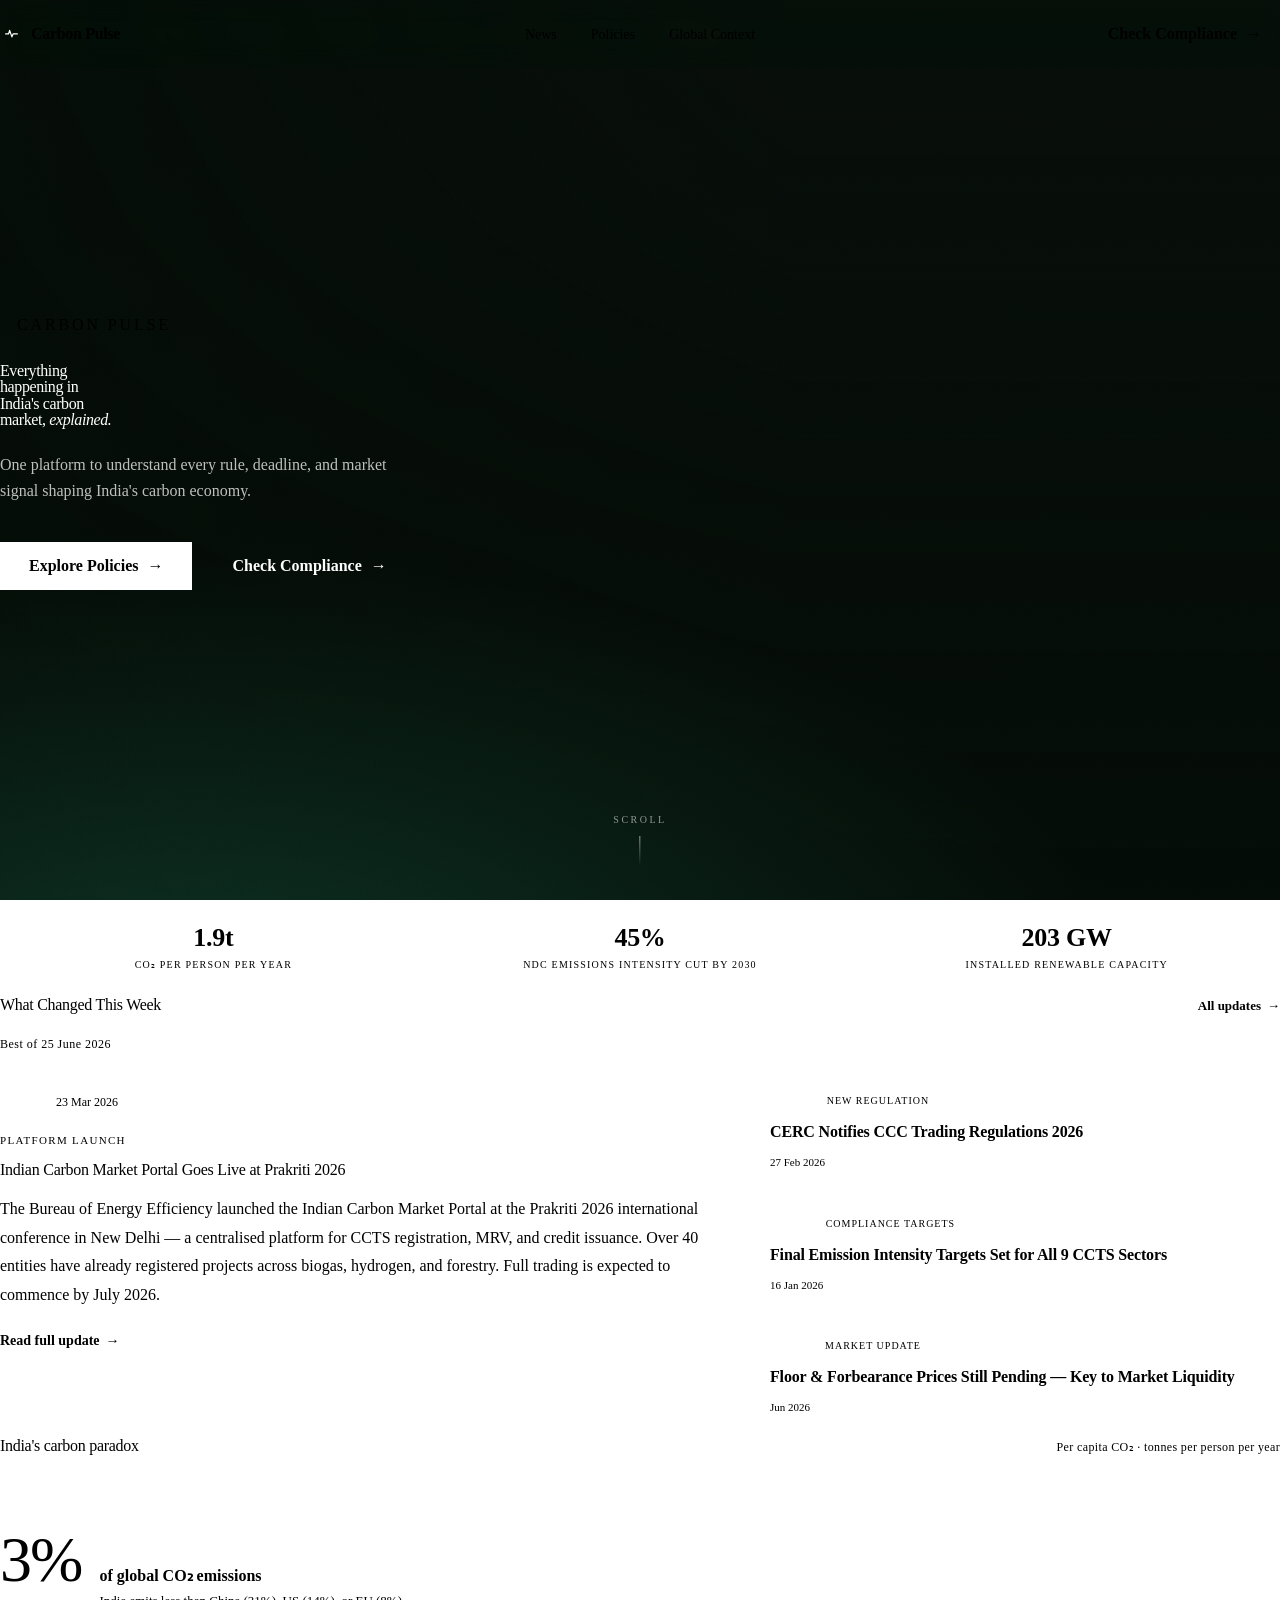
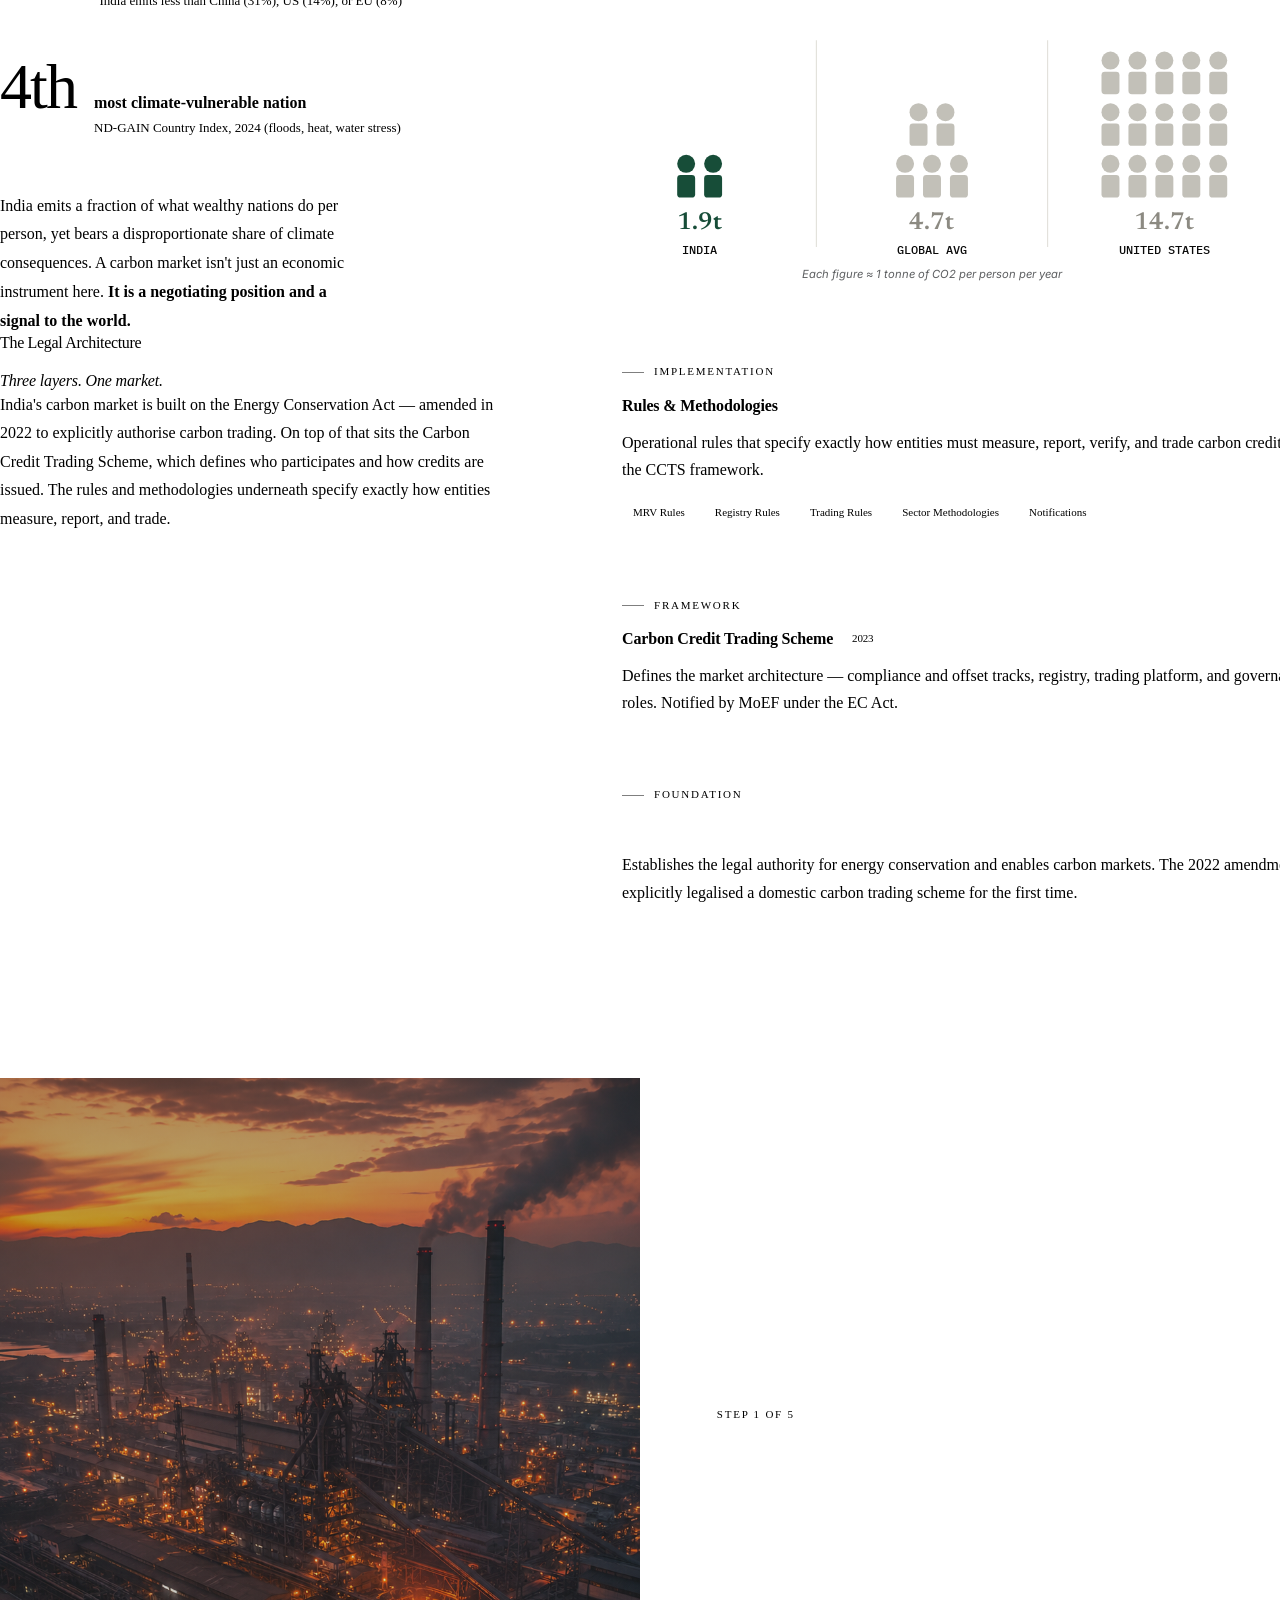
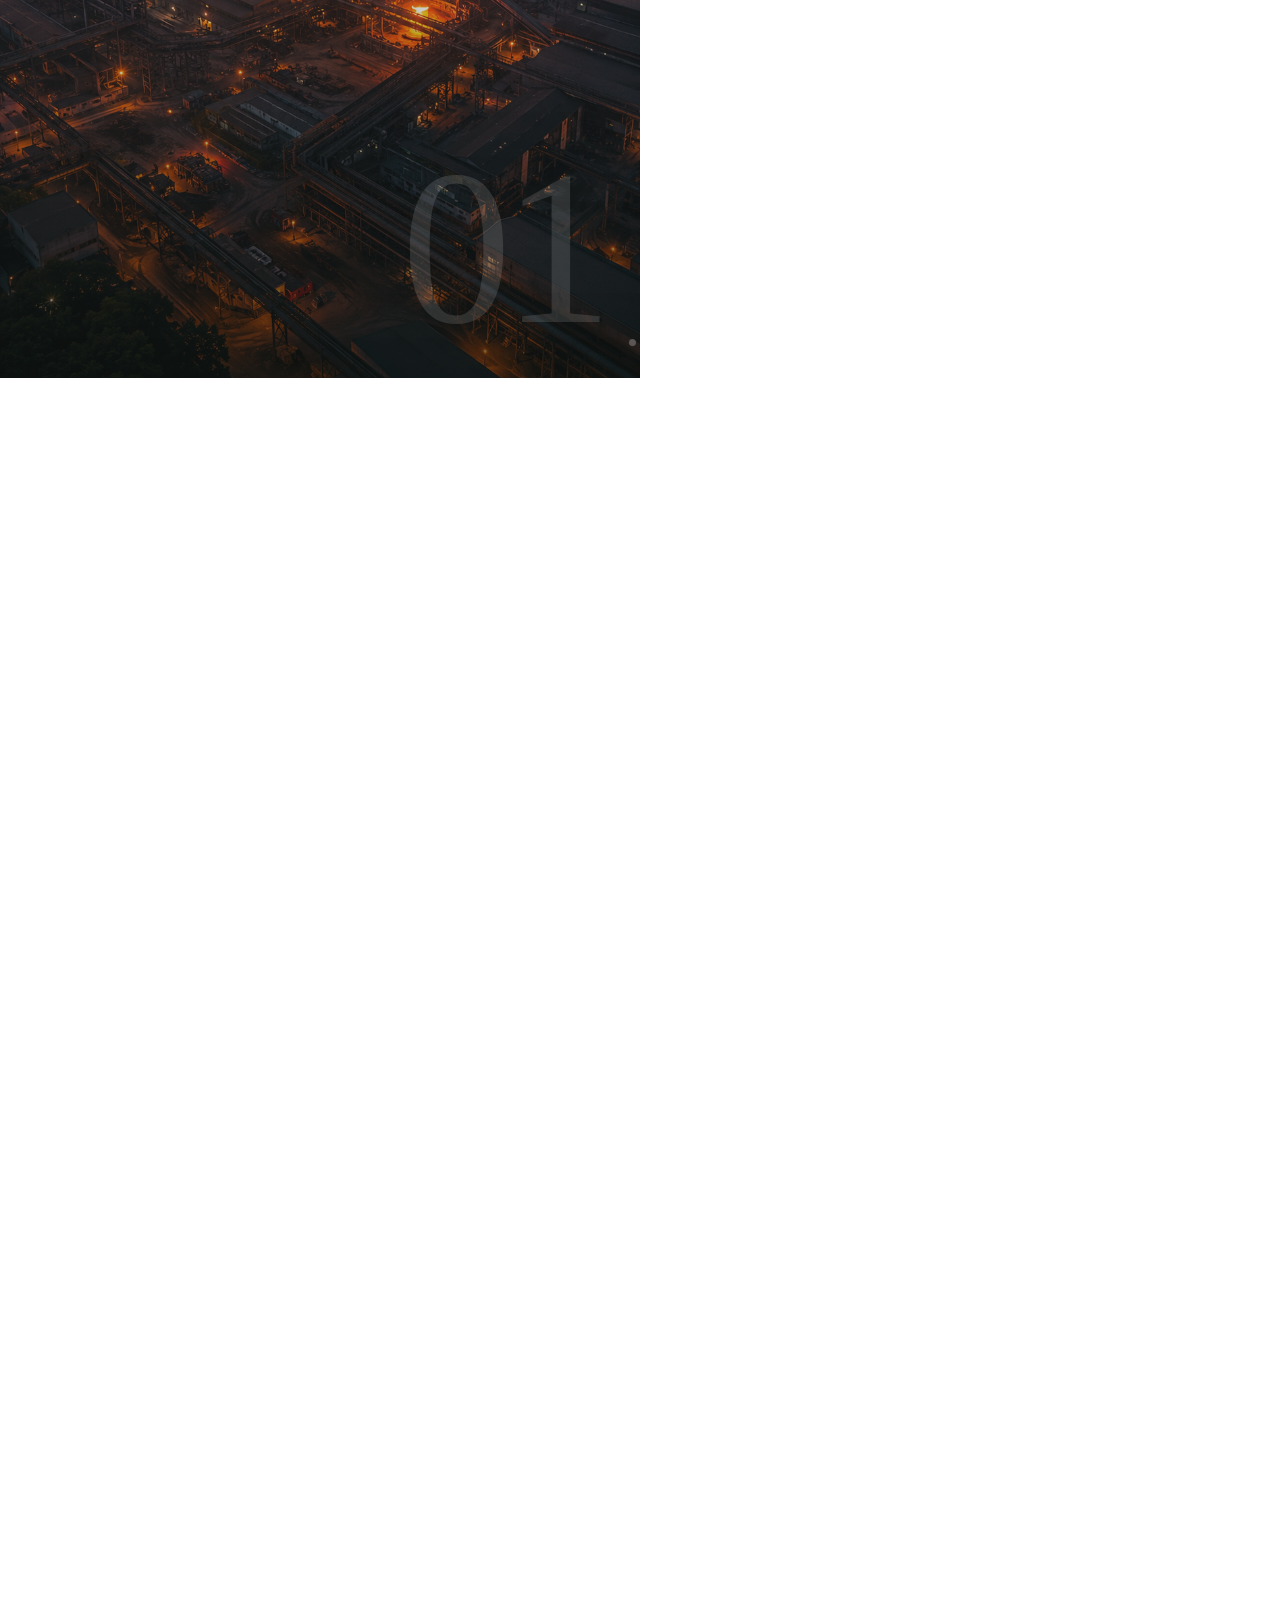
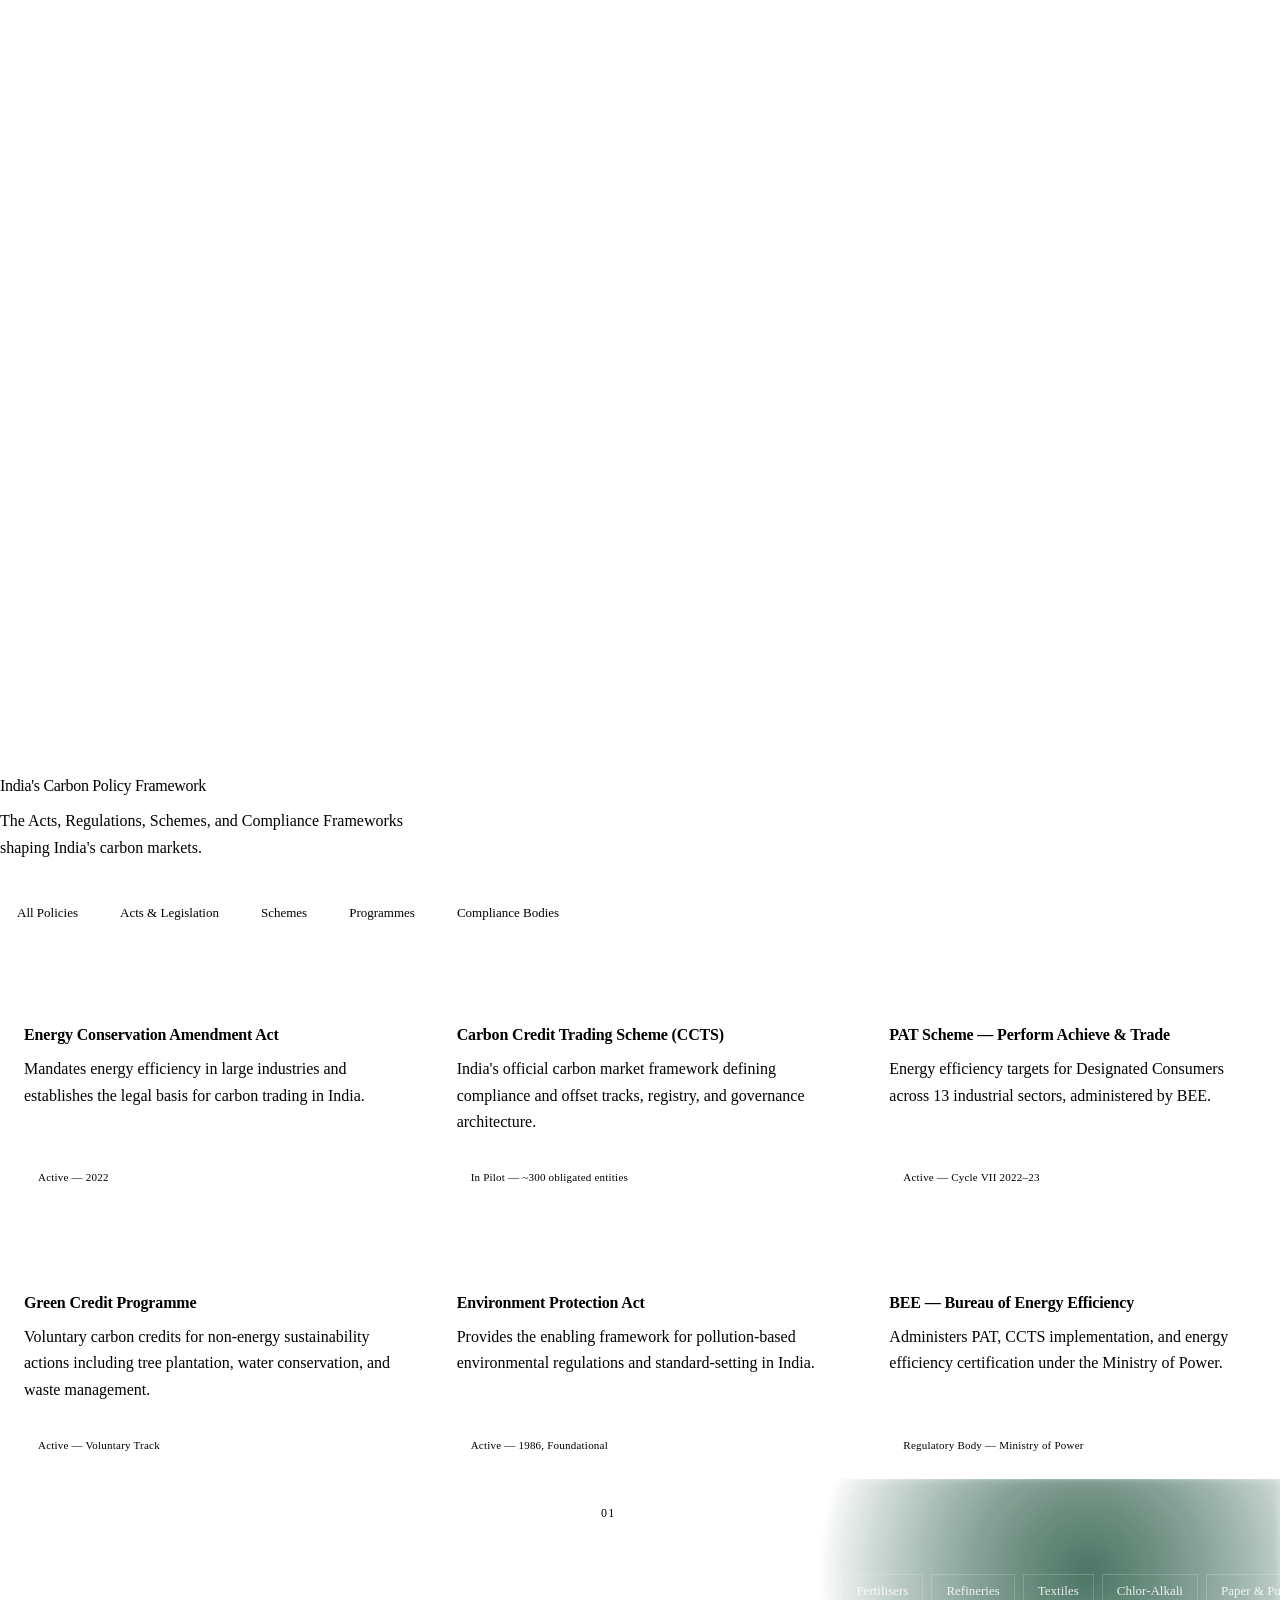
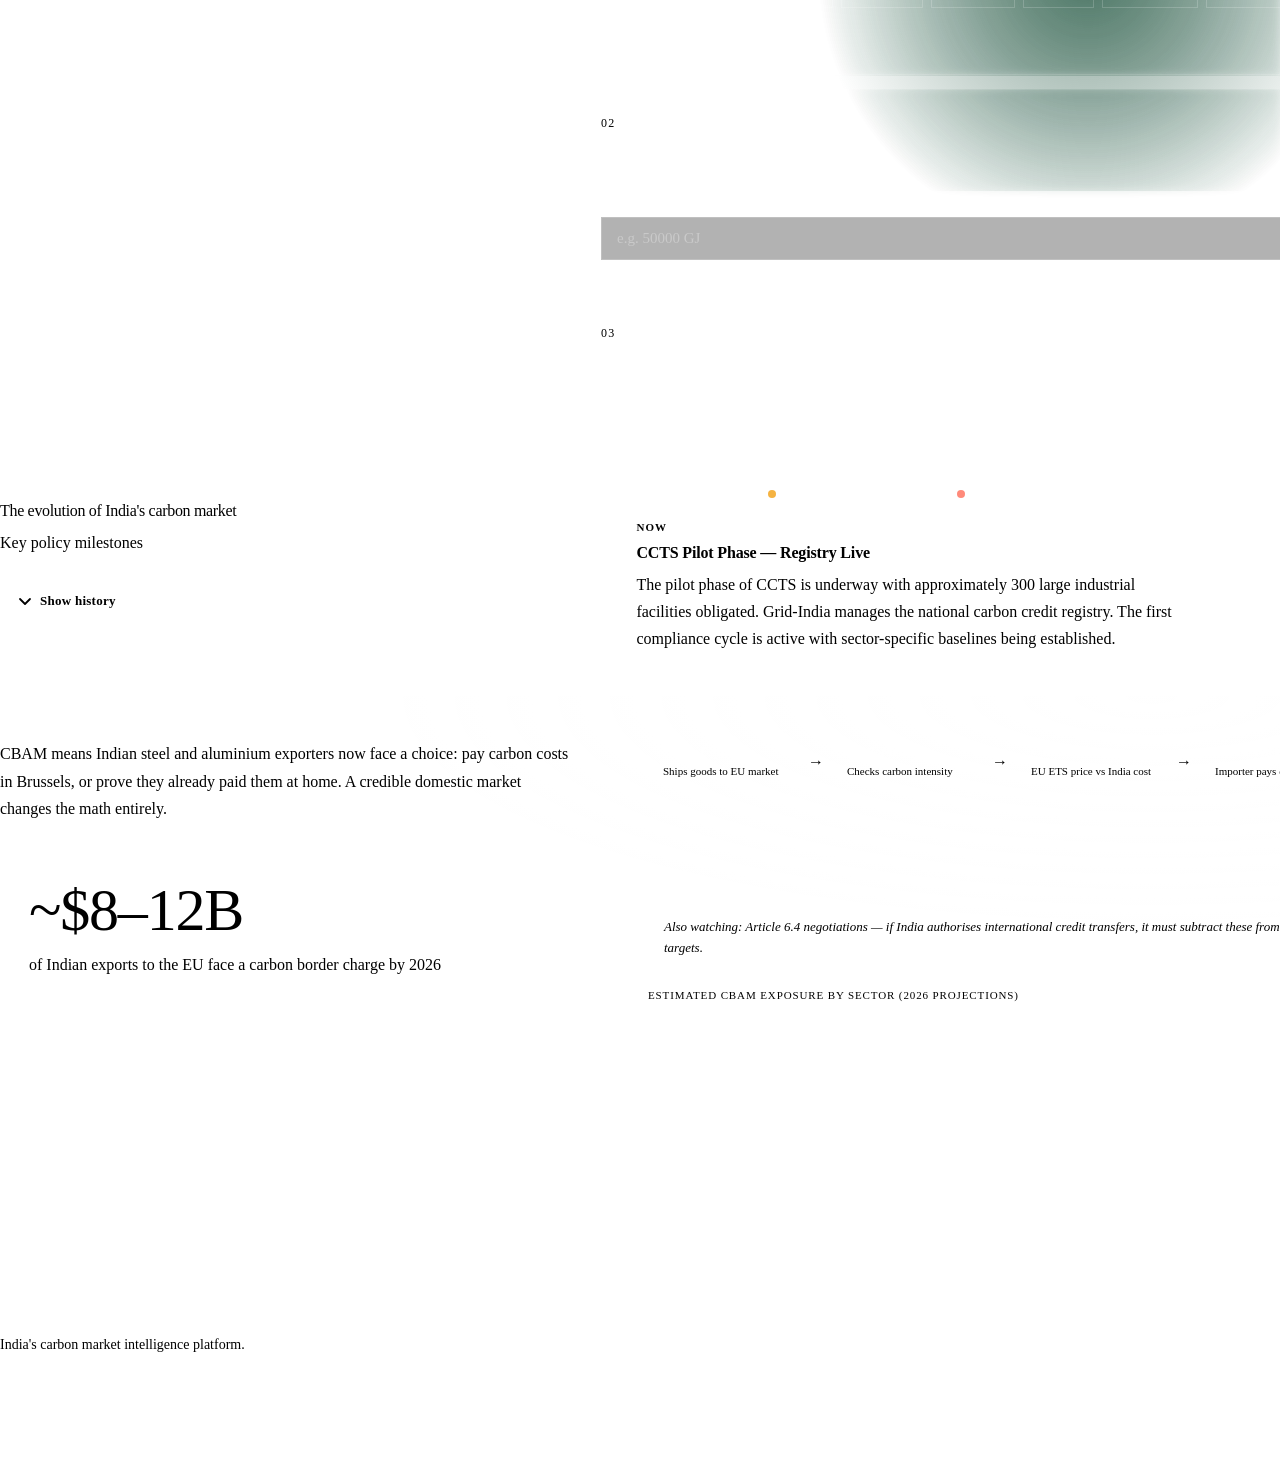
==== commit 8cb32f6e: "Coder's changes" ====
--- a/index.html
+++ b/index.html
@@ -2,1557 +2,694 @@
 <html lang="en">
 <head>
   <meta charset="UTF-8" />
+  <script>document.documentElement.classList.add('js');</script>
   <meta name="viewport" content="width=device-width, initial-scale=1.0" />
   <title>Carbon Pulse — India's Carbon Market Intelligence</title>
+  <meta name="description" content="Carbon Pulse — India's carbon market intelligence platform. Understand every rule, deadline, and market signal shaping India's carbon economy: CCTS, PAT, the EU carbon border tax (CBAM), and compliance across 9 hard-to-abate sectors." />
+  <meta name="theme-color" content="#174D38" />
+  <link rel="canonical" href="https://cleolaw-sketch.github.io/carbon-pulse/" />
+  <link rel="icon" href="favicon.svg" type="image/svg+xml" />
+
+  <!-- Social -->
+  <meta property="og:type" content="website" />
+  <meta property="og:title" content="Carbon Pulse — India's Carbon Market Intelligence" />
+  <meta property="og:description" content="One platform to understand every rule, deadline, and market signal shaping India's carbon economy." />
+  <meta property="og:url" content="https://cleolaw-sketch.github.io/carbon-pulse/" />
+  <meta property="og:image" content="https://images.unsplash.com/photo-1756093158082-37e567772896?w=1200&auto=format&fit=crop&q=80" />
+  <meta name="twitter:card" content="summary_large_image" />
+
+  <!-- Fonts -->
   <link rel="preconnect" href="https://fonts.googleapis.com" />
   <link rel="preconnect" href="https://fonts.gstatic.com" crossorigin />
-  <link href="https://fonts.googleapis.com/css2?family=Inter:wght@400;500;700;800&display=swap" rel="stylesheet" />
+  <link href="https://fonts.googleapis.com/css2?family=IBM+Plex+Mono:wght@400;500;600&family=Inter:wght@400;500;600;700;800&family=Newsreader:ital,opsz,wght@0,6..72,400;0,6..72,500;0,6..72,600;1,6..72,400;1,6..72,500&display=swap" rel="stylesheet" />
+
+  <!-- Hero image preload -->
+  <link rel="preload" as="image" href="https://images.unsplash.com/photo-1756093158082-37e567772896?w=1600&auto=format&fit=crop&q=80" />
+
+  <!-- Design tokens (portable system) -->
+  <link rel="stylesheet" href="tokens.css" />
+
   <!-- Chart.js loaded without defer so it is available at DOMContentLoaded -->
-  <script src="https://cdnjs.cloudflare.com/ajax/libs/Chart.js/4.4.0/chart.umd.min.js"></script>
+  <script src="https://cdnjs.cloudflare.com/ajax/libs/Chart.js/4.4.0/chart.umd.min.js"
+          integrity="sha512-SIMGYRUjwY8+gKg7nn9EItdD8LCADSDfJNutF9TPrvEo86sQmFMh6MyralfIyhADlajSxqc7G0gs7+MwWF/ogQ=="
+          crossorigin="anonymous" referrerpolicy="no-referrer"></script>
+
   <style>
+    /* Hallmark · redesign · macrostructure: Long Document (editorial scroll) · tone: institutional-editorial · anchor hue: green
+     * pre-emit critique: P5 H5 E5 S5 R4 V4
+     * type: Newsreader (display) + Inter (body/UI) + IBM Plex Mono (labels) · paper: warm-neutral · accent: green + reserved gold
+     * tokens: tokens.css (imported) — reference tokens by name only
+     */
+
     /* ─── RESET & BASE ─────────────────────────────────────────── */
     *, *::before, *::after { box-sizing: border-box; margin: 0; padding: 0; }
-    html { scroll-behavior: smooth; font-size: 16px; }
+    html {
+      scroll-behavior: smooth;
+      font-size: 16px;
+      scroll-padding-top: 88px;
+      -webkit-text-size-adjust: 100%;
+      overflow-x: clip;
+    }
     body {
-      font-family: 'Inter', sans-serif;
-      background: #F2F2F2;
-      color: #0A0A0A;
+      font-family: var(--font-body);
+      background: var(--paper);
+      color: var(--ink);
+      line-height: 1.6;
       -webkit-font-smoothing: antialiased;
-      overflow-x: hidden;
-    }
+      -moz-osx-font-smoothing: grayscale;
+      overflow-x: clip;
+    }
+    img { max-width: 100%; display: block; }
     a { text-decoration: none; color: inherit; }
-    button { font-family: inherit; cursor: pointer; border: none; background: none; }
-
-    /* ─── TOKENS ───────────────────────────────────────────────── */
-    :root {
-      --bg: #F2F2F2;
-      --black: #0A0A0A;
-      --green: #174D38;
-      --maroon: #4D1717;
-      --white: #FFFFFF;
-      --mint: #6BBFA0;
-      --mint-light: #8BBFAA;
-      --mint-pale: #A8C8B8;
-      --gold: #FFFFFF;
-      --radius-card: 12px;
-      --radius-tag: 8px;
-      --radius-pill: 100px;
-      --section-pad: 80px;
-      --h-pad: 64px;
-      --max-w: 1280px;
-    }
-
-    /* ─── LAYOUT HELPERS ────────────────────────────────────────── */
-    .container {
-      max-width: var(--max-w);
-      margin: 0 auto;
-      padding: 0 var(--h-pad);
-    }
-    .section-label {
-      font-size: 11px;
-      letter-spacing: 3px;
+    button { font-family: inherit; cursor: pointer; border: none; background: none; color: inherit; }
+    h1, h2, h3 { overflow-wrap: anywhere; min-width: 0; }
+    ::selection { background: var(--green); color: #fff; }
+
+    /* Focus — visible, instant, never animated */
+    :focus-visible { outline: 2px solid var(--green); outline-offset: 3px; border-radius: 4px; }
+    #compliance :focus-visible,
+    #global :focus-visible,
+    #footer :focus-visible,
+    .nav-mobile-menu :focus-visible,
+    #hero :focus-visible { outline-color: var(--mint); }
+
+    /* Skip link */
+    .skip-link {
+      position: absolute; left: 16px; top: -64px;
+      background: var(--ink); color: #fff;
+      padding: 10px 18px; border-radius: 8px;
+      z-index: 2000; font-size: 14px; font-weight: 600;
+      transition: top var(--dur-fast) var(--ease-out);
+    }
+    .skip-link:focus { top: 16px; }
+
+    /* ─── PRIMITIVES ───────────────────────────────────────────── */
+    .container { max-width: var(--max-w); margin: 0 auto; padding: 0 var(--h-pad); }
+
+    /* Grid blowout guard — let grid/flex items shrink below content min-content */
+    .paradox-body > *, .legal-inner > *, .global-inner > *, .compliance-inner > *,
+    .news-grid > *, .stats-inner > *, .how-card > *, .evolution-inner > * { min-width: 0; }
+
+    .eyebrow {
+      font-family: var(--font-mono);
+      font-size: var(--text-xs);
+      letter-spacing: 0.18em;
       text-transform: uppercase;
       font-weight: 500;
     }
     .section-heading {
-      font-size: clamp(32px, 4vw, 52px);
-      font-weight: 700;
-      letter-spacing: -0.5px;
-      line-height: 1.15;
-      margin: 0 0 8px;
-      color: #0A0A0A;
+      font-family: var(--font-display);
+      font-size: var(--text-display-s);
+      font-weight: 500;
+      letter-spacing: -0.018em;
+      line-height: 1.06;
+      color: var(--ink);
+      margin: 0;
+      text-wrap: balance;
     }
     .section-subheading {
-      font-size: clamp(20px, 2.4vw, 30px);
-      font-weight: 600;
-      letter-spacing: -0.3px;
-      line-height: 1.25;
-      margin: 0 0 16px;
+      font-family: var(--font-display);
+      font-size: var(--text-3xl);
+      font-weight: 500;
+      font-style: italic;
+      letter-spacing: -0.01em;
+      line-height: 1.18;
       color: inherit;
-    }
-
-    /* ─── 1. NAV ────────────────────────────────────────────────── */
+      margin: 0 0 var(--space-md);
+    }
+
+    /* Buttons — shared voice */
+    .btn {
+      display: inline-flex; align-items: center; gap: 9px;
+      border-radius: var(--radius-pill);
+      font-weight: 600; font-size: var(--text-sm);
+      line-height: 1; white-space: nowrap;
+      transition: transform var(--dur-fast) var(--ease-out),
+                  background var(--dur-fast) var(--ease-out),
+                  color var(--dur-fast) var(--ease-out),
+                  box-shadow var(--dur-fast) var(--ease-out),
+                  border-color var(--dur-fast) var(--ease-out);
+    }
+    .btn .arrow { transition: transform var(--dur-mid) var(--ease-out); display: inline-block; }
+    .btn:hover .arrow { transform: translateX(4px); }
+    .btn:active { transform: translateY(1px); }
+
+    /* Inline read-more links with nudging arrow */
+    .arrow-link { display: inline-flex; align-items: center; gap: 6px; transition: color var(--dur-fast) var(--ease-out); }
+    .arrow-link .arrow { transition: transform var(--dur-mid) var(--ease-out); display: inline-block; }
+    .arrow-link:hover .arrow { transform: translateX(4px); }
+
+    /* Scroll-reveal (JS-gated so no-JS shows everything) */
+    .js [data-reveal] {
+      opacity: 0; transform: translateY(20px);
+      transition: opacity var(--dur-slow) var(--ease-out), transform var(--dur-slow) var(--ease-out);
+    }
+    .js [data-reveal].revealed { opacity: 1; transform: none; }
+
+    /* ─── 1. NAV ───────────────────────────────────────────────── */
     #nav {
-      position: fixed;
-      top: 0; left: 0; right: 0;
-      height: 68px;
-      background: #F2F2F2;
-      border-bottom: 1px solid #E0E0E0;
-      z-index: 1000;
-      transition: background 0.3s ease, box-shadow 0.3s ease;
+      position: fixed; top: 0; left: 0; right: 0;
+      height: 68px; z-index: 1000;
+      background: color-mix(in oklab, var(--paper) 80%, transparent);
+      backdrop-filter: saturate(150%) blur(12px);
+      -webkit-backdrop-filter: saturate(150%) blur(12px);
+      border-bottom: 1px solid transparent;
+      transition: background var(--dur-mid) var(--ease-out), border-color var(--dur-mid) var(--ease-out), box-shadow var(--dur-mid) var(--ease-out);
     }
     #nav.scrolled {
-      background: #FFFFFF;
-      box-shadow: 0 2px 16px rgba(0,0,0,0.08);
+      background: color-mix(in oklab, var(--paper-2) 88%, transparent);
+      border-bottom-color: var(--line);
+      box-shadow: var(--shadow-sm);
     }
     .nav-inner {
-      max-width: var(--max-w);
-      margin: 0 auto;
-      padding: 0 var(--h-pad);
-      height: 100%;
-      display: grid;
-      grid-template-columns: 1fr auto 1fr;
-      align-items: center;
-    }
-    .nav-ctas {
-      justify-self: end;
+      max-width: var(--max-w); margin: 0 auto;
+      padding: 0 var(--h-pad); height: 100%;
+      display: grid; grid-template-columns: 1fr auto 1fr; align-items: center;
     }
     .nav-logo {
-      font-weight: 700;
-      font-size: 16px;
-      color: #0A0A0A;
-      letter-spacing: -0.3px;
-      white-space: nowrap;
-    }
-    .nav-links {
-      display: flex;
-      gap: 32px;
-      list-style: none;
-    }
+      display: inline-flex; align-items: center; gap: 9px;
+      font-weight: 700; font-size: 16px; color: var(--ink);
+      letter-spacing: -0.02em; white-space: nowrap;
+    }
+    .nav-logo .pulse-mark {
+      width: 22px; height: 22px; flex-shrink: 0;
+      display: grid; place-items: center;
+      background: var(--green); border-radius: 6px;
+    }
+    .nav-logo .pulse-mark svg { width: 15px; height: 15px; display: block; }
+    .nav-links { display: flex; gap: 34px; list-style: none; }
     .nav-links a {
-      font-size: 14px;
-      color: #666;
-      transition: color 0.2s ease;
-    }
-    .nav-links a:hover { color: #0A0A0A; }
-    .nav-ctas {
-      display: flex;
-      gap: 10px;
-      align-items: center;
-    }
-    .btn-outline {
-      padding: 8px 18px;
-      border: 1px solid #0A0A0A;
-      border-radius: var(--radius-pill);
-      background: transparent;
-      color: #0A0A0A;
-      font-size: 13px;
-      font-weight: 500;
-      transition: all 0.2s ease;
-      white-space: nowrap;
-      display: inline-block;
-    }
-    .btn-outline:hover { background: #0A0A0A; color: #FFF; }
+      position: relative;
+      font-size: 14px; font-weight: 500; color: var(--ink-3);
+      padding: 4px 0;
+      transition: color var(--dur-fast) var(--ease-out);
+    }
+    .nav-links a::after {
+      content: ''; position: absolute; left: 0; right: 0; bottom: -2px; height: 1.5px;
+      background: var(--green); transform: scaleX(0); transform-origin: left;
+      transition: transform var(--dur-mid) var(--ease-out);
+    }
+    .nav-links a:hover, .nav-links a.active { color: var(--ink); }
+    .nav-links a:hover::after, .nav-links a.active::after { transform: scaleX(1); }
+    .nav-ctas { justify-self: end; display: flex; gap: 10px; align-items: center; }
+
     .btn-solid {
-      padding: 8px 18px;
-      border: 1px solid #0A0A0A;
-      border-radius: var(--radius-pill);
-      background: #0A0A0A;
-      color: #FFFFFF;
-      font-size: 13px;
-      font-weight: 500;
-      transition: all 0.2s ease;
-      white-space: nowrap;
-      display: inline-block;
-    }
-    .btn-solid:hover { background: #2A2A2A; }
-
-    /* Hamburger */
+      padding: 9px 18px;
+      border: 1px solid var(--ink); background: var(--ink); color: var(--paper-2);
+    }
+    .btn-solid:hover { background: var(--green); border-color: var(--green); box-shadow: var(--shadow-md); }
+
+    /* Hamburger → X */
     .nav-hamburger {
-      display: none;
-      flex-direction: column;
-      gap: 5px;
-      cursor: pointer;
-      padding: 4px;
-      background: none;
-      border: none;
+      display: none; flex-direction: column; gap: 5px;
+      cursor: pointer; padding: 8px; background: none; border: none;
     }
     .nav-hamburger span {
-      display: block;
-      width: 22px;
-      height: 2px;
-      background: #0A0A0A;
-      border-radius: 2px;
-      transition: all 0.2s ease;
-    }
+      display: block; width: 22px; height: 2px; background: var(--ink); border-radius: 2px;
+      transition: transform var(--dur-mid) var(--ease-out), opacity var(--dur-fast) var(--ease-out);
+    }
+    .nav-hamburger.open span:nth-child(1) { transform: translateY(7px) rotate(45deg); }
+    .nav-hamburger.open span:nth-child(2) { opacity: 0; }
+    .nav-hamburger.open span:nth-child(3) { transform: translateY(-7px) rotate(-45deg); }
+
     .nav-mobile-menu {
-      display: none;
-      position: fixed;
-      top: 68px; left: 0; right: 0;
-      background: #FFF;
-      border-bottom: 1px solid #E0E0E0;
-      padding: 20px var(--h-pad);
-      z-index: 999;
-      flex-direction: column;
-      gap: 16px;
-    }
-    .nav-mobile-menu.open { display: flex; }
-    .nav-mobile-menu a {
-      font-size: 15px;
-      color: #0A0A0A;
-      font-weight: 500;
-    }
-    .nav-mobile-ctas {
-      display: flex;
-      gap: 10px;
-      margin-top: 4px;
-    }
-
-    /* ─── 2. HERO ───────────────────────────────────────────────── */
+      position: fixed; top: 68px; left: 0; right: 0;
+      background: var(--paper-2); border-bottom: 1px solid var(--line);
+      padding: 20px var(--h-pad) 28px; z-index: 999;
+      display: flex; flex-direction: column; gap: 18px;
+      transform: translateY(-12px); opacity: 0; pointer-events: none; visibility: hidden;
+      box-shadow: var(--shadow-md);
+      transition: opacity var(--dur-mid) var(--ease-out), transform var(--dur-mid) var(--ease-out), visibility var(--dur-mid);
+    }
+    .nav-mobile-menu.open { transform: translateY(0); opacity: 1; pointer-events: auto; visibility: visible; }
+    .nav-mobile-menu a { font-size: 16px; color: var(--ink); font-weight: 500; }
+    .nav-mobile-ctas { display: flex; gap: 10px; margin-top: 6px; }
+
+    /* ─── 2. HERO ──────────────────────────────────────────────── */
     #hero {
       min-height: 100vh;
       background-color: #080e0a;
-      position: relative;
-      display: flex;
-      align-items: center;
-      overflow: hidden;
-    }
-    /* Photo background */
+      position: relative; display: flex; align-items: center; overflow: hidden;
+    }
     #hero-bg-img {
-      position: absolute;
-      inset: 0;
-      width: 100%;
-      height: 100%;
-      object-fit: cover;
-      object-position: center 30%;
-      pointer-events: none;
-      z-index: 0;
-    }
-    /* Dark overlay — bottom heavy so text is always readable */
+      position: absolute; inset: 0; width: 100%; height: 100%;
+      object-fit: cover; object-position: center 30%;
+      pointer-events: none; z-index: 0;
+      transform: scale(1.06);
+      animation: heroDrift 24s var(--ease-in-out) infinite alternate;
+    }
+    @keyframes heroDrift { to { transform: scale(1.12) translateY(-1.5%); } }
     #hero::before {
-      content: '';
-      position: absolute;
-      inset: 0;
+      content: ''; position: absolute; inset: 0; z-index: 1; pointer-events: none;
       background:
-        linear-gradient(to top, rgba(4,12,7,0.96) 0%, rgba(4,12,7,0.72) 40%, rgba(4,12,7,0.35) 75%, rgba(4,12,7,0.15) 100%),
-        linear-gradient(to right, rgba(4,12,7,0.6) 0%, transparent 60%);
-      pointer-events: none;
-      z-index: 1;
-    }
-    /* SVG hidden — replaced by photo */
+        radial-gradient(120% 80% at 15% 110%, rgba(15,56,40,0.78) 0%, transparent 60%),
+        linear-gradient(to top, rgba(4,12,7,0.97) 0%, rgba(4,12,7,0.72) 38%, rgba(4,12,7,0.32) 74%, rgba(4,12,7,0.12) 100%),
+        linear-gradient(to right, rgba(4,12,7,0.7) 0%, transparent 62%);
+    }
+    /* Film grain — premium tactile */
+    #hero::after {
+      content: ''; position: absolute; inset: 0; z-index: 2; pointer-events: none;
+      opacity: 0.5; mix-blend-mode: overlay;
+      background-image: url("data:image/svg+xml,%3Csvg xmlns='http://www.w3.org/2000/svg' width='160' height='160'%3E%3Cfilter id='n'%3E%3CfeTurbulence type='fractalNoise' baseFrequency='0.85' numOctaves='2' stitchTiles='stitch'/%3E%3C/filter%3E%3Crect width='100%25' height='100%25' filter='url(%23n)' opacity='0.45'/%3E%3C/svg%3E");
+    }
     #hero-bg-svg { display: none; }
     .hero-content {
-      position: relative;
-      z-index: 3;
-      max-width: var(--max-w);
-      margin: 0 auto;
-      padding: 0 var(--h-pad);
-      padding-top: 68px;
-      width: 100%;
+      position: relative; z-index: 3;
+      max-width: var(--max-w); margin: 0 auto;
+      padding: 92px var(--h-pad) 0; width: 100%;
     }
     .hero-label {
-      font-size: 11px;
-      letter-spacing: 4px;
-      text-transform: uppercase;
-      color: var(--mint);
-      font-family: 'Courier New', monospace;
+      color: var(--mint); margin-bottom: 26px;
+      display: inline-flex; align-items: center; gap: 10px;
+    }
+    .hero-label::before {
+      content: ''; width: 7px; height: 7px; border-radius: 50%;
+      background: var(--mint); box-shadow: 0 0 0 0 var(--mint);
+      animation: livePulse 2.6s var(--ease-out) infinite;
+    }
+    @keyframes livePulse {
+      0% { box-shadow: 0 0 0 0 rgba(107,191,160,0.6); }
+      70%, 100% { box-shadow: 0 0 0 9px rgba(107,191,160,0); }
+    }
+    .hero-headline {
+      font-family: var(--font-display);
+      font-size: var(--text-display);
       font-weight: 500;
-      margin-bottom: 28px;
-    }
-    .hero-headline {
-      font-size: clamp(48px, 6vw, 72px);
-      font-weight: 800;
-      color: #FFFFFF;
-      line-height: 1.05;
-      letter-spacing: -1.5px;
-      max-width: 720px;
-    }
+      color: #fff;
+      line-height: 1.02;
+      letter-spacing: -0.025em;
+      max-width: 16ch;
+      text-wrap: balance;
+    }
+    .hero-headline em { font-style: italic; color: var(--mint); }
     .hero-sub {
-      font-size: 18px;
-      color: #999;
-      max-width: 540px;
-      margin-top: 24px;
-      line-height: 1.65;
-      font-weight: 400;
-    }
-    .hero-ctas {
-      display: flex;
-      gap: 12px;
-      margin-top: 40px;
-      flex-wrap: wrap;
-    }
+      font-family: var(--font-body);
+      font-size: var(--text-lg);
+      color: rgba(255,255,255,0.74);
+      max-width: 50ch; margin-top: 24px; line-height: 1.62; font-weight: 400;
+    }
+    .hero-ctas { display: flex; gap: 12px; margin-top: 38px; flex-wrap: wrap; }
     .hero-btn-white {
-      padding: 14px 28px;
-      border-radius: var(--radius-pill);
-      background: #FFFFFF;
-      color: #0A0A0A;
-      font-size: 14px;
-      font-weight: 600;
-      transition: all 0.2s ease;
-      border: 1px solid #FFFFFF;
-      display: inline-block;
-    }
-    .hero-btn-white:hover { background: #E8E8E8; }
+      padding: 15px 28px;
+      background: #fff; color: var(--ink); border: 1px solid #fff;
+    }
+    .hero-btn-white:hover { background: var(--paper); box-shadow: 0 8px 28px rgba(0,0,0,0.3); transform: translateY(-2px); }
     .hero-btn-green {
-      padding: 14px 28px;
-      border-radius: var(--radius-pill);
-      background: var(--green);
-      color: #FFFFFF;
-      font-size: 14px;
-      font-weight: 600;
-      transition: all 0.2s ease;
-      border: 1px solid var(--green);
-      display: inline-block;
-    }
-    .hero-btn-green:hover { background: #1e6849; }
+      padding: 15px 28px;
+      background: var(--green); color: #fff; border: 1px solid color-mix(in oklab, var(--mint) 40%, var(--green));
+    }
+    .hero-btn-green:hover { background: var(--green-700); box-shadow: 0 8px 28px rgba(15,56,40,0.5); transform: translateY(-2px); }
     .hero-scroll-indicator {
-      position: absolute;
-      bottom: 36px;
-      left: 50%;
-      transform: translateX(-50%);
-      z-index: 2;
-      color: #444;
-      font-size: 11px;
-      letter-spacing: 2px;
-      text-transform: uppercase;
-      display: flex;
-      flex-direction: column;
-      align-items: center;
-      gap: 6px;
-      transition: opacity 0.3s ease;
+      position: absolute; bottom: 34px; left: 50%; transform: translateX(-50%); z-index: 3;
+      color: rgba(255,255,255,0.55); font-family: var(--font-mono);
+      font-size: 10px; letter-spacing: 0.25em; text-transform: uppercase;
+      display: flex; flex-direction: column; align-items: center; gap: 8px;
+      transition: opacity var(--dur-mid) var(--ease-out);
     }
     .hero-scroll-indicator::after {
-      content: '';
-      display: block;
-      width: 1px;
-      height: 28px;
-      background: linear-gradient(to bottom, #444, transparent);
-    }
-
-    /* ─── 3. STATS BAR ──────────────────────────────────────────── */
-    #stats-bar {
-      background: #FFFFFF;
-      border-bottom: 1px solid #E8E8E8;
-    }
+      content: ''; width: 1px; height: 30px;
+      background: linear-gradient(to bottom, rgba(255,255,255,0.6), transparent);
+      animation: scrollNudge 2s var(--ease-in-out) infinite;
+      transform-origin: top;
+    }
+    @keyframes scrollNudge { 0%,100% { transform: scaleY(0.4); opacity: 0.4; } 50% { transform: scaleY(1); opacity: 1; } }
+
+    /* ─── 3. STATS BAR ─────────────────────────────────────────── */
+    #stats-bar { background: var(--paper-2); border-bottom: 1px solid var(--line); position: relative; }
+    #stats-bar::before { content: ''; position: absolute; top: 0; left: 0; right: 0; height: 2px; background: var(--green); }
     .stats-inner {
-      max-width: var(--max-w);
-      margin: 0 auto;
-      padding: 0 var(--h-pad);
-      display: flex;
-      align-items: stretch;
-      height: 88px;
+      max-width: var(--max-w); margin: 0 auto; padding: 0 var(--h-pad);
+      display: flex; align-items: stretch; min-height: 96px;
     }
     .stat-item {
-      flex: 1;
-      display: flex;
-      flex-direction: column;
-      align-items: center;
-      justify-content: center;
-      gap: 5px;
-      padding: 0 16px;
-      border-right: 1px solid #E8E8E8;
+      flex: 1; display: flex; flex-direction: column; align-items: center; justify-content: center;
+      gap: 7px; padding: 18px 16px; border-right: 1px solid var(--line);
+      transition: background var(--dur-fast) var(--ease-out);
     }
     .stat-item:last-child { border-right: none; }
+    .stat-item:hover { background: var(--green-tint); }
     .stat-value {
-      font-size: 20px;
-      font-weight: 700;
-      color: var(--green);
-      line-height: 1;
-      font-variant-numeric: tabular-nums;
+      font-family: var(--font-body); font-size: 26px; font-weight: 700; color: var(--green);
+      line-height: 1; font-variant-numeric: tabular-nums; letter-spacing: -0.01em;
     }
     .stat-label {
-      font-size: 10px;
-      color: #666;
-      text-transform: uppercase;
-      letter-spacing: 1.5px;
-      text-align: center;
-      font-weight: 500;
-    }
-
-    /* ─── 4. CARBON PARADOX ─────────────────────────────────────── */
-    #paradox {
-      padding: var(--section-pad) 0;
-      background: var(--bg);
-    }
-    .paradox-inner {
-      max-width: var(--max-w);
-      margin: 0 auto;
-      padding: 0 var(--h-pad);
-    }
-    .paradox-header {
-      display: flex;
-      align-items: baseline;
-      justify-content: space-between;
-      margin-bottom: 48px;
-      padding-bottom: 20px;
-      border-bottom: 1px solid #E0E0E0;
-      flex-wrap: wrap;
-      gap: 12px;
-    }
-    .paradox-header .section-label { color: var(--maroon); }
-    .paradox-header-note {
-      font-size: 13px;
-      color: #666;
-      font-style: italic;
-    }
-    .paradox-body {
-      display: grid;
-      grid-template-columns: 38% 1fr;
-      gap: 72px;
-      align-items: start;
-    }
-    .paradox-left {
-      display: flex;
-      flex-direction: column;
-      gap: 0;
-    }
-    .paradox-callout {
-      display: flex;
-      align-items: baseline;
-      gap: 14px;
-      padding: 20px 0;
-      border-bottom: 1px solid #E8E8E8;
-    }
+      font-family: var(--font-mono); font-size: 10px; color: var(--ink-3);
+      text-transform: uppercase; letter-spacing: 0.12em; text-align: center; font-weight: 500; line-height: 1.4;
+    }
+
+    /* ─── 4. WHAT CHANGED THIS WEEK ────────────────────────────── */
+    #news { padding: var(--section-pad) 0; background: var(--paper-2); }
+    .news-inner { max-width: var(--max-w); margin: 0 auto; padding: 0 var(--h-pad); }
+    .news-header { display: flex; align-items: baseline; justify-content: space-between; margin-bottom: 4px; flex-wrap: wrap; gap: 12px; }
+    .news-eyebrow { color: var(--maroon); }
+    .news-all-link { font-size: 13px; color: var(--green); font-weight: 600; }
+    .news-date-line { font-family: var(--font-mono); font-size: 12px; color: var(--ink-4); margin: 18px 0 36px; letter-spacing: 0.04em; }
+    .news-grid { display: grid; grid-template-columns: 55% 45%; gap: 48px; }
+    .news-featured-meta { display: flex; align-items: center; gap: 10px; margin-bottom: 16px; flex-wrap: wrap; }
+    .inst-pill { font-family: var(--font-mono); font-size: 11px; font-weight: 600; color: #fff; padding: 4px 11px; border-radius: var(--radius-pill); letter-spacing: 0.06em; }
+    .inst-ccts { background: var(--policy-blue); }
+    .inst-bee  { background: var(--green); }
+    .inst-moef { background: var(--maroon); }
+    .inst-cerc { background: color-mix(in oklab, var(--policy-blue) 70%, black); }
+    .news-date { font-size: 12px; color: var(--ink-4); }
+    .news-tag { font-family: var(--font-mono); font-size: 11px; font-weight: 500; letter-spacing: 0.12em; text-transform: uppercase; color: var(--maroon); margin-bottom: 12px; }
+    .news-featured-title { font-family: var(--font-display); font-size: var(--text-3xl); font-weight: 500; color: var(--ink); line-height: 1.14; margin-bottom: 16px; letter-spacing: -0.015em; }
+    .news-featured-summary { font-size: var(--text-md); color: var(--ink-2); line-height: 1.78; margin-bottom: 18px; }
+    .news-read-link { font-size: 14px; color: var(--green); font-weight: 600; }
+    .news-sidebar { display: flex; flex-direction: column; }
+    .news-story {
+      padding: 20px 0 20px 18px; border-left: 2px solid var(--line);
+      border-bottom: 1px solid var(--line); transition: border-left-color var(--dur-mid) var(--ease-out), padding-left var(--dur-mid) var(--ease-out);
+    }
+    .news-story:first-child { padding-top: 0; }
+    .news-story:last-child { border-bottom: none; }
+    .news-story:hover { border-left-color: var(--green); padding-left: 24px; }
+    .news-story-meta { display: flex; align-items: center; gap: 8px; margin-bottom: 9px; flex-wrap: wrap; }
+    .news-story-type { font-family: var(--font-mono); font-size: 10px; font-weight: 500; letter-spacing: 0.1em; text-transform: uppercase; color: var(--ink-3); }
+    .news-story-title { font-size: var(--text-md); font-weight: 600; color: var(--ink); line-height: 1.4; margin-bottom: 10px; letter-spacing: -0.01em; }
+    .news-story-footer { display: flex; align-items: center; justify-content: space-between; }
+    .news-story-date { font-size: 11px; color: var(--ink-4); }
+    .news-story-link { font-size: 12px; color: var(--green); font-weight: 600; }
+
+    /* ─── 5. CARBON PARADOX ────────────────────────────────────── */
+    #paradox { padding: var(--section-pad) 0; background: var(--paper); }
+    .paradox-inner { max-width: var(--max-w); margin: 0 auto; padding: 0 var(--h-pad); }
+    .paradox-header { display: flex; align-items: baseline; justify-content: space-between; margin-bottom: 52px; padding-bottom: 22px; border-bottom: 1px solid var(--line-2); flex-wrap: wrap; gap: 12px; }
+    .paradox-header-note { font-family: var(--font-mono); font-size: 12px; color: var(--ink-3); letter-spacing: 0.03em; }
+    .paradox-body { display: grid; grid-template-columns: 40% 1fr; gap: 72px; align-items: center; }
+    .paradox-left { display: flex; flex-direction: column; }
+    .paradox-callout { display: flex; align-items: baseline; gap: 18px; padding: 24px 0; border-bottom: 1px solid var(--line); }
     .paradox-callout:first-child { padding-top: 0; }
     .paradox-num {
-      font-size: clamp(40px, 4vw, 52px);
-      font-weight: 800;
-      color: var(--green);
-      line-height: 1;
-      letter-spacing: -1.5px;
-      flex-shrink: 0;
-    }
-    .paradox-callout-text { }
-    .paradox-callout-label {
-      font-size: 15px;
-      font-weight: 600;
-      color: #0A0A0A;
-      line-height: 1.3;
-      margin-bottom: 2px;
-    }
-    .paradox-callout-sub {
-      font-size: 12px;
-      color: #666;
-      line-height: 1.4;
-    }
-    .paradox-text {
-      font-size: 15px;
-      color: #555;
-      line-height: 1.8;
-      margin-top: 28px;
-    }
-    .paradox-right { }
-    .isotype-chart {
-      width: 100%;
-      display: block;
-    }
-    .isotype-caption {
-      font-size: 11px;
-      color: #666;
-      font-style: italic;
-      margin-top: 12px;
-      text-align: center;
-    }
-
-    /* ─── 4b. HOW IT WORKS ──────────────────────────────────────── */
-    #how-it-works {
-      background: #FFFFFF;
-    }
-    .how-header {
-      max-width: var(--max-w);
-      margin: 0 auto;
-      padding: var(--section-pad) var(--h-pad) 48px;
-      border-bottom: 1px solid #E0E0E0;
-    }
-    .how-headline {
-      font-size: clamp(36px, 4.5vw, 56px);
-      font-weight: 700;
-      color: var(--green);
-      letter-spacing: -0.5px;
-      margin: 0;
-    }
-    .how-header-note { display: none; }
-    .how-header-intro {
-      font-size: 16px;
-      color: #444;
-      line-height: 1.7;
-      max-width: 100%;
-      margin: 12px 0 0;
-    }
-    .how-header-intro { font-size: 14px; color: #555; line-height: 1.7; margin-top: 10px; max-width: 620px; }
-
-    /* Sticky scroll outer — tall enough for N cards × 100vh */
-    .how-sticky-outer {
-      position: relative;
-      height: calc(5 * 100vh);
-    }
-    .how-sticky-inner {
-      position: sticky;
-      top: 0;
-      height: 100vh;
-      overflow: hidden;
-    }
-    .how-card {
-      position: absolute;
-      inset: 0;
-      display: grid;
-      grid-template-columns: 1fr 1fr;
-      opacity: 0;
-      transition: opacity 0.45s ease;
-      pointer-events: none;
-    }
-    .how-card.active {
-      opacity: 1;
-      pointer-events: auto;
-    }
-    .how-card-visual {
-      background: var(--green);
-      display: flex;
-      align-items: flex-end;
-      padding: 48px;
-      position: relative;
-      overflow: hidden;
-    }
-    .how-card-visual-img {
-      position: absolute;
-      inset: 0;
-      width: 100%;
-      height: 100%;
-      object-fit: cover;
-      opacity: 0.5;
-    }
-    .how-card-visual-num {
-      font-size: clamp(120px, 18vw, 200px);
-      font-weight: 800;
-      color: rgba(255,255,255,0.1);
-      line-height: 1;
-      letter-spacing: -6px;
-      position: absolute;
-      bottom: 24px;
-      right: 32px;
-      pointer-events: none;
-      user-select: none;
-    }
-    .how-card-visual-tag {
-      position: relative;
-      z-index: 1;
-      font-size: 11px;
-      font-weight: 700;
-      letter-spacing: 2px;
-      text-transform: uppercase;
-      color: var(--mint);
-      background: rgba(0,0,0,0.25);
-      padding: 5px 14px;
-      border-radius: var(--radius-pill);
-    }
-    .how-card-text {
-      display: flex;
-      flex-direction: column;
-      justify-content: center;
-      padding: 64px 72px;
-      background: #FFFFFF;
-    }
-    .how-card-step {
-      font-size: 11px;
-      font-weight: 700;
-      letter-spacing: 2px;
-      text-transform: uppercase;
-      color: var(--green);
-      margin-bottom: 16px;
-    }
-    .how-card-title {
-      font-size: clamp(28px, 3.2vw, 40px);
-      font-weight: 700;
-      color: #0A0A0A;
-      line-height: 1.15;
-      letter-spacing: -0.5px;
-      margin-bottom: 20px;
-    }
-    .how-card-desc {
-      font-size: 16px;
-      color: #555;
-      line-height: 1.8;
-      max-width: 480px;
-    }
-    /* Progress dots */
-    .how-progress {
-      position: absolute;
-      bottom: 32px;
-      left: 50%;
-      transform: translateX(-50%);
-      display: flex;
-      gap: 8px;
-      z-index: 10;
-    }
-    .how-prog-dot {
-      width: 6px; height: 6px;
-      border-radius: 50%;
-      background: #CCC;
-      transition: background 0.3s ease, transform 0.3s ease;
-    }
-    .how-prog-dot.active {
-      background: var(--green);
-      transform: scale(1.4);
-    }
-    @media (max-width: 768px) {
-      .how-card { grid-template-columns: 1fr; }
-      .how-card-visual { display: none; }
-      .how-card-text { padding: 40px 28px; justify-content: flex-start; padding-top: 80px; }
-    }
-
-    /* ─── 5. LEGAL ARCHITECTURE ──────────────────────────────────── */
-    #legal {
-      padding: var(--section-pad) 0;
-      background: var(--bg);
-    }
-    .legal-inner {
-      max-width: var(--max-w);
-      margin: 0 auto;
-      padding: 0 var(--h-pad);
-      display: grid;
-      grid-template-columns: 40% 60%;
-      gap: 80px;
-      align-items: start;
-    }
-    .legal-left {
-      position: sticky;
-      top: 100px;
-    }
-    .legal-left .section-label {
-      color: var(--green);
-      margin-bottom: 20px;
-      display: block;
-    }
-    .legal-headline {
-      font-size: clamp(42px, 5vw, 64px);
-      font-weight: 700;
-      color: #0A0A0A;
-      line-height: 1.05;
-      letter-spacing: -1px;
-      margin-bottom: 20px;
-    }
-    .legal-sub {
-      font-size: 15px;
-      color: #666;
-      line-height: 1.7;
-    }
-    .legal-sub-coda {
-      font-size: 13px;
-      color: #666;
-      font-style: italic;
-      margin: 0;
-    }
-    .legal-right {
-      display: flex;
-      flex-direction: column;
-      gap: 16px;
-    }
+      font-family: var(--font-display); font-size: clamp(3rem, 5vw, 4.25rem); font-weight: 500;
+      color: var(--green); line-height: 0.9; letter-spacing: -0.03em; flex-shrink: 0; font-variant-numeric: lining-nums;
+    }
+    .paradox-callout-label { font-size: var(--text-lg); font-weight: 600; color: var(--ink); line-height: 1.3; margin-bottom: 4px; }
+    .paradox-callout-sub { font-size: 13px; color: var(--ink-3); line-height: 1.5; }
+    .paradox-text { font-size: var(--text-lg); color: var(--ink-2); line-height: 1.8; margin-top: 30px; max-width: 46ch; }
+    .paradox-text strong { color: var(--ink); font-weight: 600; }
+    .isotype-chart { width: 100%; display: block; }
+    .isotype-caption { font-size: 11px; color: var(--ink-3); font-style: italic; margin-top: 14px; text-align: center; }
+
+    /* ─── 6. LEGAL ARCHITECTURE ────────────────────────────────── */
+    #legal { padding: var(--section-pad) 0; background: var(--paper); border-top: 1px solid var(--line); }
+    .legal-inner { max-width: var(--max-w); margin: 0 auto; padding: 0 var(--h-pad); display: grid; grid-template-columns: 40% 60%; gap: 80px; align-items: start; }
+    .legal-left { position: sticky; top: 112px; }
+    .legal-left .eyebrow { color: var(--green); margin-bottom: 22px; display: block; }
+    .legal-headline { font-family: var(--font-display); font-size: var(--text-display-s); font-weight: 500; color: var(--ink); line-height: 1.04; letter-spacing: -0.02em; margin-bottom: 20px; }
+    .legal-sub { font-size: var(--text-md); color: var(--ink-2); line-height: 1.78; }
+    .legal-right { display: flex; flex-direction: column; gap: 14px; position: relative; }
     .strata-card {
-      border-radius: var(--radius-card);
-      padding: 28px;
-      border: 1px solid transparent;
-      opacity: 0;
-      transform: translateY(32px);
-      transition: opacity 0.5s ease, transform 0.5s ease;
-    }
-    .strata-card.revealed {
-      opacity: 1;
-      transform: translateY(0);
-    }
-    .strata-card-layer {
-      font-size: 10px;
-      text-transform: uppercase;
-      letter-spacing: 2px;
-      font-weight: 600;
-      margin-bottom: 10px;
-    }
-    .strata-card-title {
-      font-size: 20px;
-      font-weight: 700;
-      margin-bottom: 10px;
-      display: flex;
-      align-items: center;
-      gap: 10px;
-      flex-wrap: wrap;
-    }
-    .strata-year-tag {
-      font-size: 11px;
-      font-weight: 600;
-      color: var(--green);
-      background: rgba(23,77,56,0.1);
-      padding: 3px 8px;
-      border-radius: var(--radius-tag);
-    }
-    .strata-sub {
-      font-size: 14px;
-      line-height: 1.65;
-      margin-bottom: 4px;
-    }
-    .strata-pills {
-      display: flex;
-      flex-wrap: wrap;
-      gap: 8px;
-      margin-top: 12px;
-    }
-    .strata-pill {
-      font-size: 11px;
-      color: #555;
-      background: #FFFFFF;
-      border: 1px solid #C8D8CC;
-      border-radius: var(--radius-tag);
-      padding: 4px 10px;
-      font-weight: 500;
-    }
-    .strata-impl { background: #EBF5EF; border-color: #D0E8D8; }
+      border-radius: var(--radius-card); padding: 28px 30px; border: 1px solid var(--line);
+      background: var(--paper-2); box-shadow: var(--shadow-sm);
+      transition: transform var(--dur-mid) var(--ease-out), box-shadow var(--dur-mid) var(--ease-out);
+    }
+    .strata-card:hover { transform: translateY(-3px); box-shadow: var(--shadow-md); }
+    .strata-card-layer { font-family: var(--font-mono); font-size: 11px; text-transform: uppercase; letter-spacing: 0.16em; font-weight: 500; margin-bottom: 12px; display: flex; align-items: center; gap: 10px; }
+    .strata-card-layer::before { content: ''; width: 22px; height: 1px; background: currentColor; opacity: 0.5; }
+    .strata-card-title { font-size: var(--text-xl); font-weight: 700; margin-bottom: 10px; display: flex; align-items: center; gap: 10px; flex-wrap: wrap; letter-spacing: -0.01em; }
+    .strata-year-tag { font-family: var(--font-mono); font-size: 11px; font-weight: 500; color: var(--green); background: var(--green-tint); padding: 3px 9px; border-radius: var(--radius-tag); }
+    .strata-sub { font-size: var(--text-md); line-height: 1.7; }
+    .strata-pills { display: flex; flex-wrap: wrap; gap: 8px; margin-top: 16px; }
+    .strata-pill { font-family: var(--font-mono); font-size: 11px; color: var(--ink-2); background: var(--paper); border: 1px solid var(--green-line); border-radius: var(--radius-tag); padding: 5px 11px; font-weight: 400; transition: background var(--dur-fast) var(--ease-out), color var(--dur-fast) var(--ease-out); }
+    .strata-pill:hover { background: var(--green-tint); color: var(--green); }
+    .strata-impl { background: var(--green-tint); border-color: var(--green-line); }
     .strata-impl .strata-card-layer { color: var(--green); }
-    .strata-impl .strata-card-title { color: #0A0A0A; }
-    .strata-impl .strata-sub { color: #555; }
-    .strata-framework { background: #F5F5F5; border-color: #E0E0E0; }
-    .strata-framework .strata-card-layer { color: #555; }
-    .strata-framework .strata-card-title { color: #0A0A0A; }
-    .strata-framework .strata-sub { color: #555; }
-    .strata-foundation { background: var(--green); border-color: #0F3828; }
-    .strata-foundation .strata-card-layer { color: var(--mint-light); }
-    .strata-foundation .strata-card-title { color: #FFFFFF; }
+    .strata-impl .strata-sub { color: var(--ink-2); }
+    .strata-framework .strata-card-layer { color: var(--ink-3); }
+    .strata-framework .strata-sub { color: var(--ink-2); }
+    .strata-foundation { background: var(--green); border-color: var(--green-deep); box-shadow: var(--shadow-lg); }
+    .strata-foundation .strata-card-layer { color: var(--mint); }
+    .strata-foundation .strata-card-title { color: #fff; }
+    .strata-foundation .strata-card-title span { color: var(--mint-pale) !important; }
     .strata-foundation .strata-sub { color: var(--mint-pale); }
 
-    /* ─── 6. EVOLUTION TIMELINE ─────────────────────────────────── */
-    #evolution {
-      padding: var(--section-pad) 0;
-      background: var(--bg);
-    }
-    .evolution-inner {
-      max-width: var(--max-w);
-      margin: 0 auto;
-      padding: 0 var(--h-pad);
-    }
-    .evolution-header { margin-bottom: 56px; }
-    .evolution-heading {
-      font-size: clamp(36px, 4.5vw, 56px);
-      font-weight: 700;
-      color: #0A0A0A;
-      letter-spacing: -0.5px;
-      margin-bottom: 8px;
-    }
-    .evolution-sub { font-size: 14px; color: #666; }
-
-    /* ── EVOLUTION TIMELINE — compact vertical ──────────────────── */
-    .milestone-rows {
-      position: relative;
-      display: flex;
-      flex-direction: column;
-      max-width: 600px;
-    }
-    /* The vertical line */
-    .milestone-rows::before {
-      content: '';
-      position: absolute;
-      left: 13px;
-      top: 6px;
-      bottom: 6px;
-      width: 2px;
-      background: linear-gradient(to bottom, var(--green) 0%, #CECECE 60%, #E8E8E8 100%);
-    }
-    .milestone-row {
-      display: grid;
-      grid-template-columns: 28px 1fr;
-      gap: 0 20px;
-      padding-bottom: 32px;
-      opacity: 0;
-      transform: translateY(20px);
-      transition: opacity 0.5s ease, transform 0.5s ease;
-    }
-    .milestone-row:last-child { padding-bottom: 0; }
-    .milestone-row.revealed { opacity: 1; transform: translateY(0); }
-
-    /* Left column: dot only */
-    .milestone-row-left {
-      position: relative;
-      padding-top: 4px;
-    }
-    .milestone-dot {
-      width: 12px;
-      height: 12px;
-      border-radius: 50%;
-      background: var(--green);
-      border: 3px solid var(--bg);
-      box-shadow: 0 0 0 2px var(--green);
-      position: absolute;
-      left: 7px;
-      top: 4px;
-    }
-
-    /* Right column: compact card */
-    .milestone-card {
-      background: #FFFFFF;
-      border: 1px solid #E8E8E8;
-      border-radius: 10px;
-      padding: 14px 18px;
-    }
-    .milestone-card-year {
-      font-size: 11px;
-      font-weight: 700;
-      letter-spacing: 1px;
-      color: var(--green);
-      margin-bottom: 4px;
-    }
-    .milestone-card-title {
-      font-size: 15px;
-      font-weight: 700;
-      color: #0A0A0A;
-      line-height: 1.3;
-      margin-bottom: 6px;
-    }
-    .milestone-card-desc {
-      font-size: 13px;
-      color: #555;
-      line-height: 1.75;
-    }
-    @media (max-width: 768px) {
-      .milestone-rows { max-width: 100%; }
-    }
-
-    /* ── TIMELINE COLLAPSE ──────────────────────────────────────── */
-    .milestone-history {
-      overflow: hidden;
-      max-height: 0;
-      transition: max-height 0.55s cubic-bezier(0.4,0,0.2,1), opacity 0.4s ease;
-      opacity: 0;
-    }
-    .milestone-history.expanded {
-      max-height: 1200px;
-      opacity: 1;
-    }
-    .timeline-toggle {
-      display: inline-flex;
-      align-items: center;
-      gap: 8px;
-      margin-top: 12px;
-      margin-bottom: 28px;
-      background: none;
-      border: 1.5px solid var(--green);
-      color: var(--green);
-      font-family: inherit;
-      font-size: 13px;
-      font-weight: 600;
-      letter-spacing: 0.3px;
-      padding: 7px 16px;
-      border-radius: 99px;
-      cursor: pointer;
-      transition: background 0.2s, color 0.2s;
-    }
-    .timeline-toggle:hover { background: var(--green); color: #fff; }
-    .timeline-toggle svg { transition: transform 0.35s ease; }
-    .timeline-toggle.open svg { transform: rotate(180deg); }
-
-    /* ─── 7. POLICY LANDSCAPE ───────────────────────────────────── */
-    #policy {
-      padding: var(--section-pad) 0;
-      background: var(--bg);
-    }
-    .policy-inner {
-      max-width: var(--max-w);
-      margin: 0 auto;
-      padding: 0 var(--h-pad);
-    }
-    .policy-header { margin-bottom: 40px; }
-    .policy-heading {
-      font-size: clamp(36px, 4.5vw, 56px);
-      font-weight: 700;
-      color: #0A0A0A;
-      letter-spacing: -0.5px;
-      margin-bottom: 8px;
-    }
-    .policy-sub {
-      font-size: 15px;
-      color: #666;
-      max-width: 600px;
-      line-height: 1.6;
-    }
-    .filter-tabs {
-      display: flex;
-      gap: 8px;
-      flex-wrap: wrap;
-      margin-bottom: 32px;
-    }
-    .filter-tab {
-      padding: 7px 16px;
-      border-radius: var(--radius-pill);
-      font-size: 13px;
-      font-weight: 500;
-      cursor: pointer;
-      border: 1px solid #D0D0D0;
-      background: transparent;
-      color: #444;
-      transition: all 0.2s ease;
-    }
-    .filter-tab:hover { border-color: #0A0A0A; color: #0A0A0A; }
-    .filter-tab.active {
-      background: #0A0A0A;
-      color: #FFFFFF;
-      border-color: #0A0A0A;
-    }
-    .policy-grid {
-      display: grid;
-      grid-template-columns: repeat(3, 1fr);
-      gap: 20px;
-      min-height: 460px;
-      align-content: start;
-    }
+    /* ─── 7. HOW IT WORKS (sticky) ─────────────────────────────── */
+    #how-it-works { background: var(--ink); }
+    .how-header { max-width: var(--max-w); margin: 0 auto; padding: var(--section-pad) var(--h-pad) 52px; }
+    .how-header .eyebrow { color: var(--mint); display: block; margin-bottom: 18px; }
+    .how-headline { font-family: var(--font-display); font-size: var(--text-display-s); font-weight: 500; color: #fff; letter-spacing: -0.02em; margin: 0; line-height: 1.04; }
+    .how-header-intro { font-size: var(--text-md); color: rgba(255,255,255,0.6); line-height: 1.75; margin-top: 16px; max-width: 60ch; }
+    .how-sticky-outer { position: relative; height: calc(5 * 100vh); border-top: 1px solid var(--line-dk); }
+    .how-sticky-inner { position: sticky; top: 0; height: 100vh; overflow: hidden; background: var(--ink); }
+    .how-card { position: absolute; inset: 0; display: grid; grid-template-columns: 1fr 1fr; opacity: 0; transition: opacity var(--dur-slow) var(--ease-out); pointer-events: none; }
+    .how-card.active { opacity: 1; pointer-events: auto; }
+    .how-card-visual { background: var(--green-deep); display: flex; align-items: flex-end; padding: 52px; position: relative; overflow: hidden; }
+    .how-card-visual-img { position: absolute; inset: 0; width: 100%; height: 100%; object-fit: cover; opacity: 0.92; }
+    .how-card-visual::after { content: ''; position: absolute; inset: 0; background: linear-gradient(to top, rgba(8,14,10,0.62) 0%, rgba(8,14,10,0.12) 50%, rgba(8,14,10,0.32) 100%); }
+    .how-card-visual-num { font-family: var(--font-display); font-size: clamp(120px, 18vw, 220px); font-weight: 500; color: rgba(255,255,255,0.12); line-height: 1; letter-spacing: -0.04em; position: absolute; bottom: 20px; right: 36px; z-index: 1; pointer-events: none; user-select: none; }
+    .how-card-visual-tag { position: relative; z-index: 2; font-family: var(--font-mono); font-size: 11px; font-weight: 500; letter-spacing: 0.14em; text-transform: uppercase; color: var(--mint); background: rgba(0,0,0,0.35); padding: 6px 14px; border-radius: var(--radius-pill); backdrop-filter: blur(4px); }
+    .how-card-text { display: flex; flex-direction: column; justify-content: center; padding: 64px clamp(32px, 6vw, 88px); background: var(--ink); }
+    .how-card-step { font-family: var(--font-mono); font-size: 11px; font-weight: 500; letter-spacing: 0.16em; text-transform: uppercase; color: var(--mint); margin-bottom: 18px; }
+    .how-card-title { font-family: var(--font-display); font-size: var(--text-4xl); font-weight: 500; color: #fff; line-height: 1.08; letter-spacing: -0.02em; margin-bottom: 22px; }
+    .how-card-desc { font-size: var(--text-lg); color: rgba(255,255,255,0.66); line-height: 1.78; max-width: 50ch; }
+    .how-progress { position: absolute; bottom: 32px; left: 50%; transform: translateX(-50%); display: flex; gap: 8px; z-index: 10; }
+    .how-prog-dot { width: 7px; height: 7px; border-radius: 50%; background: rgba(255,255,255,0.25); transition: background var(--dur-mid) var(--ease-out), transform var(--dur-mid) var(--ease-out), width var(--dur-mid) var(--ease-out); }
+    .how-prog-dot.active { background: var(--mint); width: 22px; border-radius: var(--radius-pill); }
+
+    /* ─── 8. POLICY LANDSCAPE ──────────────────────────────────── */
+    #policy { padding: var(--section-pad) 0; background: var(--paper); }
+    .policy-inner { max-width: var(--max-w); margin: 0 auto; padding: 0 var(--h-pad); }
+    .policy-header { margin-bottom: 36px; }
+    .policy-header .eyebrow { color: var(--green); display: block; margin-bottom: 16px; }
+    .policy-heading { font-family: var(--font-display); font-size: var(--text-display-s); font-weight: 500; color: var(--ink); letter-spacing: -0.02em; margin-bottom: 12px; line-height: 1.04; }
+    .policy-sub { font-size: var(--text-md); color: var(--ink-2); max-width: 56ch; line-height: 1.7; }
+    .filter-tabs { display: flex; gap: 8px; flex-wrap: wrap; margin-bottom: 32px; }
+    .filter-tab { padding: 8px 17px; border-radius: var(--radius-pill); font-size: 13px; font-weight: 500; cursor: pointer; border: 1px solid var(--line-2); background: transparent; color: var(--ink-2); transition: all var(--dur-fast) var(--ease-out); }
+    .filter-tab:hover { border-color: var(--ink); color: var(--ink); }
+    .filter-tab.active { background: var(--ink); color: var(--paper-2); border-color: var(--ink); }
+    .policy-grid { display: grid; grid-template-columns: repeat(3, minmax(0,1fr)); gap: 18px; align-content: start; }
     .policy-card {
-      background: #FFFFFF;
-      border: 1px solid #E8E8E8;
-      border-radius: var(--radius-card);
-      padding: 22px;
-      transition: box-shadow 0.2s ease, transform 0.2s ease, opacity 0.2s ease;
-      opacity: 1;
-      transform: translateY(0);
-    }
-    .policy-card:hover {
-      box-shadow: 0 4px 16px rgba(0,0,0,0.08);
-      transform: translateY(-2px);
-    }
-    .policy-card.hidden {
-      opacity: 0;
-      transform: translateY(8px);
-      pointer-events: none;
-      display: none;
-    }
-    .policy-card-tag {
-      display: inline-block;
-      font-size: 10px;
-      font-weight: 700;
-      letter-spacing: 1px;
-      text-transform: uppercase;
-      padding: 4px 10px;
-      border-radius: var(--radius-tag);
-      margin-bottom: 14px;
-      color: #FFFFFF;
-    }
+      position: relative; background: var(--paper-2); border: 1px solid var(--line); border-radius: var(--radius-card);
+      padding: 24px; overflow: hidden; display: flex; flex-direction: column;
+      transition: box-shadow var(--dur-mid) var(--ease-out), transform var(--dur-mid) var(--ease-out), border-color var(--dur-mid) var(--ease-out);
+    }
+    .policy-card::before { content: ''; position: absolute; top: 0; left: 0; width: 100%; height: 3px; background: var(--accent, var(--green)); transform: scaleX(0); transform-origin: left; transition: transform var(--dur-mid) var(--ease-out); }
+    .policy-card:hover { box-shadow: var(--shadow-md); transform: translateY(-3px); border-color: var(--line-2); }
+    .policy-card:hover::before { transform: scaleX(1); }
+    .policy-card.hidden { display: none; }
+    .policy-card-tag { align-self: flex-start; font-family: var(--font-mono); font-size: 10px; font-weight: 500; letter-spacing: 0.08em; text-transform: uppercase; padding: 4px 11px; border-radius: var(--radius-tag); margin-bottom: 16px; color: #fff; }
     .tag-act { background: var(--green); }
     .tag-scheme { background: var(--maroon); }
-    .tag-programme { background: #0A4070; }
-    .tag-body { background: #444; }
-    .policy-card-title {
-      font-size: 16px;
-      font-weight: 700;
-      color: #0A0A0A;
-      margin-bottom: 10px;
-      line-height: 1.3;
-    }
-    .policy-card-desc {
-      font-size: 13px;
-      color: #666;
-      line-height: 1.65;
-      margin-bottom: 16px;
-    }
-    .policy-card-status {
-      display: flex;
-      align-items: center;
-      gap: 6px;
-      font-size: 11px;
-      color: #666;
-      font-weight: 500;
-    }
-    .status-dot {
-      width: 6px; height: 6px;
-      border-radius: 50%;
-      background: #22C55E;
-      flex-shrink: 0;
-    }
-    .status-dot.pilot { background: #F59E0B; }
-    .status-dot.body { background: #3B82F6; }
-
-    /* ─── 8. COMPLIANCE CHECKER ─────────────────────────────────── */
-    #compliance {
-      padding: var(--section-pad) 0;
-      background: #0A0A0A;
-    }
-    .compliance-inner {
-      max-width: var(--max-w);
-      margin: 0 auto;
-      padding: 0 var(--h-pad);
-      display: grid;
-      grid-template-columns: 40% 60%;
-      gap: 64px;
-      align-items: start;
-    }
-    .compliance-label {
-      font-size: 11px;
-      letter-spacing: 3px;
-      text-transform: uppercase;
-      color: var(--mint);
-      font-weight: 500;
-      margin-bottom: 16px;
-    }
-    .compliance-headline {
-      font-size: 42px;
-      font-weight: 700;
-      color: #FFFFFF;
-      line-height: 1.1;
-      letter-spacing: -0.5px;
-      margin-bottom: 16px;
-    }
-    .compliance-sub {
-      font-size: 14px;
-      color: #888;
-      line-height: 1.7;
-    }
-    .compliance-right {
-      display: flex;
-      flex-direction: column;
-      gap: 16px;
-    }
-    .checker-card {
-      background: #1A1A1A;
-      border: 1px solid #2A2A2A;
-      border-radius: var(--radius-card);
-      padding: 22px;
-    }
-    .checker-step {
-      font-size: 13px;
-      color: var(--mint);
-      font-weight: 600;
-      margin-bottom: 8px;
-      font-family: 'Courier New', monospace;
-    }
-    .checker-title {
-      font-size: 16px;
-      font-weight: 700;
-      color: #FFFFFF;
-      margin-bottom: 14px;
-    }
-    .checker-sub-text {
-      font-size: 12px;
-      color: #999;
-      margin-bottom: 12px;
-      line-height: 1.5;
-    }
-    .sector-chips {
-      display: flex;
-      flex-wrap: wrap;
-      gap: 8px;
-    }
-    .sector-chip {
-      padding: 6px 12px;
-      border: 1px solid #333;
-      border-radius: var(--radius-tag);
-      background: transparent;
-      color: #FFFFFF;
-      font-size: 12px;
-      font-weight: 500;
-      cursor: pointer;
-      transition: all 0.2s ease;
-    }
-    .sector-chip:hover { border-color: #555; }
-    .sector-chip.selected {
-      background: var(--green);
-      border-color: var(--green);
-    }
-    .dark-input {
-      width: 100%;
-      background: #111;
-      border: 1px solid #333;
-      border-radius: var(--radius-tag);
-      color: #FFFFFF;
-      font-family: inherit;
-      font-size: 15px;
-      padding: 10px 14px;
-      outline: none;
-      transition: border-color 0.2s ease;
-    }
-    .dark-input:focus { border-color: var(--mint); }
-    .dark-input::placeholder { color: #555; }
-    .obligation-result {
-      font-size: 14px;
-      line-height: 1.6;
-      padding: 4px 0;
-      min-height: 24px;
-    }
-    .result-obligated { color: #FF6B6B; font-weight: 600; }
-    .result-approaching { color: #F59E0B; font-weight: 600; }
+    .tag-programme { background: var(--policy-blue); }
+    .tag-body { background: var(--ink-3); }
+    .policy-card-title { font-size: var(--text-lg); font-weight: 700; color: var(--ink); margin-bottom: 10px; line-height: 1.3; letter-spacing: -0.01em; }
+    .policy-card-desc { font-size: var(--text-sm); color: var(--ink-2); line-height: 1.65; margin-bottom: 18px; }
+    .policy-card-status { display: flex; align-items: center; gap: 7px; font-size: 11px; color: var(--ink-3); font-weight: 500; font-family: var(--font-mono); letter-spacing: 0.02em; margin-top: auto; padding-top: 16px; border-top: 1px solid var(--line); }
+    .status-dot { width: 7px; height: 7px; border-radius: 50%; background: var(--signal-ok); flex-shrink: 0; }
+    .status-dot.pilot { background: var(--signal-warn); }
+    .status-dot.body { background: var(--policy-blue); }
+
+    /* ─── 9. COMPLIANCE CHECKER (dark) ─────────────────────────── */
+    #compliance { padding: var(--section-pad) 0; background: var(--ink); position: relative; overflow: hidden; }
+    #compliance::before { content: ''; position: absolute; top: -20%; right: -10%; width: 50%; height: 70%; background: radial-gradient(circle, rgba(23,77,56,0.55), transparent 70%); pointer-events: none; }
+    .compliance-inner { max-width: var(--max-w); margin: 0 auto; padding: 0 var(--h-pad); display: grid; grid-template-columns: 40% 60%; gap: 64px; align-items: start; position: relative; z-index: 1; }
+    .compliance-left .eyebrow { color: var(--mint); display: block; margin-bottom: 18px; }
+    .compliance-headline { font-family: var(--font-display); font-size: var(--text-display-s); font-weight: 500; color: #fff; line-height: 1.04; letter-spacing: -0.02em; margin-bottom: 8px; }
+    .compliance-left .section-subheading { color: rgba(255,255,255,0.85); }
+    .compliance-sub { font-size: var(--text-md); color: rgba(255,255,255,0.6); line-height: 1.7; }
+    .compliance-right { display: flex; flex-direction: column; gap: 14px; }
+    .checker-card { background: rgba(255,255,255,0.035); border: 1px solid rgba(255,255,255,0.1); border-radius: var(--radius-card); padding: 24px; backdrop-filter: blur(4px); }
+    .checker-step { font-family: var(--font-mono); font-size: 12px; color: var(--mint); font-weight: 500; margin-bottom: 10px; letter-spacing: 0.1em; }
+    .checker-title { font-size: var(--text-lg); font-weight: 700; color: #fff; margin-bottom: 16px; letter-spacing: -0.01em; }
+    .checker-sub-text { font-size: 12px; color: rgba(255,255,255,0.5); margin-bottom: 14px; line-height: 1.5; }
+    .sector-chips { display: flex; flex-wrap: wrap; gap: 8px; }
+    .sector-chip { padding: 8px 14px; border: 1px solid rgba(255,255,255,0.18); border-radius: var(--radius-tag); background: transparent; color: rgba(255,255,255,0.85); font-size: 13px; font-weight: 500; cursor: pointer; transition: all var(--dur-fast) var(--ease-out); }
+    .sector-chip:hover { border-color: var(--mint); color: #fff; }
+    .sector-chip.selected { background: var(--green); border-color: var(--green-700); color: #fff; box-shadow: 0 4px 14px rgba(23,77,56,0.5); }
+    .dark-input { width: 100%; background: rgba(0,0,0,0.3); border: 1px solid rgba(255,255,255,0.18); border-radius: var(--radius-tag); color: #fff; font-family: var(--font-mono); font-size: 15px; padding: 12px 15px; outline: none; transition: border-color var(--dur-fast) var(--ease-out), box-shadow var(--dur-fast) var(--ease-out); }
+    .dark-input:focus { border-color: var(--mint); box-shadow: 0 0 0 3px rgba(107,191,160,0.18); }
+    .dark-input::placeholder { color: rgba(255,255,255,0.3); }
+    .obligation-result { font-size: var(--text-md); line-height: 1.6; padding: 4px 0; min-height: 24px; }
+    .obligation-result.result-pop { animation: resultPop var(--dur-mid) var(--ease-out); }
+    @keyframes resultPop { from { opacity: 0; transform: translateY(6px); } to { opacity: 1; transform: none; } }
+    .result-obligated { color: #FF8A7A; font-weight: 600; }
+    .result-approaching { color: #F5B342; font-weight: 600; }
     .result-monitor { color: var(--mint); font-weight: 600; }
-    .result-empty { color: #444; font-weight: 400; font-size: 13px; }
-    .checker-cta {
-      display: inline-block;
-      margin-top: 14px;
-      padding: 10px 20px;
-      background: var(--green);
-      color: #FFFFFF;
-      font-size: 13px;
-      font-weight: 600;
-      border-radius: var(--radius-pill);
-      transition: all 0.2s ease;
-    }
-    .checker-cta:hover { background: #1e6849; }
-    .compliance-legend {
-      display: flex;
-      gap: 20px;
-      flex-wrap: wrap;
-      margin-top: 4px;
-      padding-top: 16px;
-      border-top: 1px solid #1A1A1A;
-    }
-    .legend-item {
-      display: flex;
-      align-items: center;
-      gap: 7px;
-      font-size: 11px;
-      color: #999;
-    }
-    .legend-dot {
-      width: 7px; height: 7px;
-      border-radius: 50%;
-      flex-shrink: 0;
-    }
+    .result-empty { color: rgba(255,255,255,0.35); font-weight: 400; font-size: 13px; }
+    .checker-cta { margin-top: 16px; padding: 11px 20px; background: var(--green); color: #fff; }
+    .checker-cta:hover { background: var(--green-700); box-shadow: 0 6px 18px rgba(23,77,56,0.5); transform: translateY(-2px); }
+    .compliance-legend { display: flex; gap: 22px; flex-wrap: wrap; margin-top: 4px; padding-top: 18px; border-top: 1px solid rgba(255,255,255,0.08); }
+    .legend-item { display: flex; align-items: center; gap: 8px; font-size: 11px; color: rgba(255,255,255,0.55); }
+    .legend-dot { width: 8px; height: 8px; border-radius: 50%; flex-shrink: 0; }
     .l-monitor { background: var(--mint); }
-    .l-approach { background: #F59E0B; }
-    .l-obligated { background: #FF6B6B; }
-
-    /* ─── 9. WHAT CHANGED THIS WEEK ─────────────────────────────── */
-    #news {
-      padding: var(--section-pad) 0;
-      background: #FFFFFF;
-    }
-    .news-inner {
-      max-width: var(--max-w);
-      margin: 0 auto;
-      padding: 0 var(--h-pad);
-    }
-    .news-header {
-      display: flex;
-      align-items: baseline;
-      justify-content: space-between;
-      margin-bottom: 6px;
-      flex-wrap: wrap;
-      gap: 8px;
-    }
-    .news-section-label {
-      font-size: 11px;
-      letter-spacing: 3px;
-      text-transform: uppercase;
-      color: var(--maroon);
-      font-weight: 600;
-    }
-    .news-all-link {
-      font-size: 13px;
-      color: var(--green);
-      font-weight: 500;
-    }
-    .news-all-link:hover { text-decoration: underline; }
-    .news-date-line {
-      font-size: 12px;
-      color: #666;
-      margin-bottom: 32px;
-    }
-    .news-grid {
-      display: grid;
-      grid-template-columns: 55% 45%;
-      gap: 40px;
-    }
-    .news-featured-meta {
-      display: flex;
-      align-items: center;
-      gap: 10px;
-      margin-bottom: 12px;
-      flex-wrap: wrap;
-    }
-    .inst-pill {
-      font-size: 11px;
-      font-weight: 700;
-      color: #FFF;
-      padding: 4px 10px;
-      border-radius: var(--radius-pill);
-      letter-spacing: 0.5px;
-    }
-    .inst-ccts { background: #0A4070; }
-    .inst-bee  { background: var(--green); }
-    .inst-moef { background: var(--maroon); }
-    .inst-cerc { background: #0A3050; }
-    .news-date { font-size: 12px; color: #999; }
-    .news-tag {
-      font-size: 11px;
-      font-weight: 600;
-      letter-spacing: 1px;
-      text-transform: uppercase;
-      color: var(--maroon);
-      margin-bottom: 10px;
-    }
-    .news-featured-title {
-      font-size: 28px;
-      font-weight: 700;
-      color: #0A0A0A;
-      line-height: 1.2;
-      margin-bottom: 14px;
-      letter-spacing: -0.3px;
-    }
-    .news-featured-summary {
-      font-size: 15px;
-      color: #555;
-      line-height: 1.75;
-      margin-bottom: 16px;
-    }
-    .news-read-link { font-size: 14px; color: var(--green); font-weight: 600; }
-    .news-read-link:hover { text-decoration: underline; }
-    .news-sidebar { display: flex; flex-direction: column; }
-    .news-story {
-      padding: 20px 0 20px 16px;
-      border-left: 2px solid #E8E8E8;
-      border-bottom: 1px solid #F0F0F0;
-      transition: border-left-color 0.2s ease;
-    }
-    .news-story:last-child { border-bottom: none; }
-    .news-story:hover { border-left-color: var(--green); }
-    .news-story-meta {
-      display: flex;
-      align-items: center;
-      gap: 8px;
-      margin-bottom: 8px;
-      flex-wrap: wrap;
-    }
-    .news-story-type {
-      font-size: 10px;
-      font-weight: 700;
-      letter-spacing: 1px;
-      text-transform: uppercase;
-      color: #666;
-    }
-    .news-story-title {
-      font-size: 15px;
-      font-weight: 600;
-      color: #0A0A0A;
-      line-height: 1.35;
-      margin-bottom: 8px;
-    }
-    .news-story-footer {
-      display: flex;
-      align-items: center;
-      justify-content: space-between;
-    }
-    .news-story-date { font-size: 11px; color: #666; }
-    .news-story-link { font-size: 12px; color: var(--green); font-weight: 500; }
-    .news-story-link:hover { text-decoration: underline; }
-
-    /* ─── 10. GLOBAL CONTEXT ────────────────────────────────────── */
-    #global {
-      padding: var(--section-pad) 0;
-      background: var(--green);
-      overflow: hidden;
-    }
-    .global-inner {
-      max-width: var(--max-w);
-      margin: 0 auto;
-      padding: 0 var(--h-pad);
-      display: grid;
-      grid-template-columns: 45% 55%;
-      gap: 72px;
-      align-items: start;
-    }
-    .global-label {
-      font-size: 11px;
-      letter-spacing: 3px;
-      text-transform: uppercase;
-      color: rgba(255,255,255,0.6);
-      font-weight: 500;
-      margin-bottom: 16px;
-    }
-    .global-headline {
-      font-size: clamp(26px, 3.2vw, 42px);
-      font-weight: 700;
-      color: #FFFFFF;
-      line-height: 1.1;
-      letter-spacing: -0.5px;
-      margin-bottom: 16px;
-    }
-    .global-sub {
-      font-size: 16px;
-      color: var(--mint-light);
-      line-height: 1.7;
-    }
-    .global-stat-card {
-      background: #0F3828;
-      border-radius: var(--radius-card);
-      padding: 24px;
-      margin-top: 24px;
-    }
-    .global-stat-value {
-      font-size: 48px;
-      font-weight: 700;
-      color: var(--gold);
-      line-height: 1;
-      letter-spacing: -1px;
-      margin-bottom: 10px;
-    }
-    .global-stat-desc {
-      font-size: 14px;
-      color: var(--mint-light);
-      line-height: 1.6;
-    }
-    .cbam-label {
-      font-size: 11px;
-      letter-spacing: 2px;
-      text-transform: uppercase;
-      color: rgba(255,255,255,0.6);
-      font-weight: 500;
-      margin-bottom: 16px;
-    }
-    .cbam-flow {
-      display: flex;
-      align-items: stretch;
-      gap: 6px;
-      margin-bottom: 28px;
-      flex-wrap: nowrap;
-    }
-    .cbam-box {
-      background: #0F3828;
-      border-radius: var(--radius-card);
-      padding: 12px;
-      flex: 1;
-    }
-    .cbam-box-title {
-      font-size: 11px;
-      font-weight: 700;
-      color: #FFFFFF;
-      margin-bottom: 4px;
-      line-height: 1.2;
-    }
-    .cbam-box-sub {
-      font-size: 10px;
-      color: var(--mint-light);
-      line-height: 1.4;
-    }
-    .cbam-arrow {
-      font-size: 16px;
-      color: var(--mint-light);
-      display: flex;
-      align-items: center;
-      flex-shrink: 0;
-    }
-    .sectors-label {
-      font-size: 11px;
-      letter-spacing: 2px;
-      text-transform: uppercase;
-      color: rgba(255,255,255,0.6);
-      font-weight: 500;
-      margin-bottom: 12px;
-    }
-    .sector-pills-green {
-      display: flex;
-      flex-wrap: wrap;
-      gap: 8px;
-      margin-bottom: 20px;
-    }
-    .sector-pill-green {
-      padding: 6px 14px;
-      border: 1px solid #2A6050;
-      background: #0F3828;
-      color: #FFFFFF;
-      border-radius: var(--radius-pill);
-      font-size: 12px;
-      font-weight: 500;
-    }
-    .article6-note {
-      font-size: 13px;
-      color: var(--mint-light);
-      font-style: italic;
-      line-height: 1.6;
-      margin-bottom: 24px;
-    }
-    .cbam-chart-title {
-      font-size: 11px;
-      color: var(--mint-light);
-      text-transform: uppercase;
-      letter-spacing: 1px;
-      margin-bottom: 16px;
-      font-weight: 500;
-    }
+    .l-approach { background: #F5B342; }
+    .l-obligated { background: #FF8A7A; }
+
+    /* ─── 10. EVOLUTION TIMELINE ───────────────────────────────── */
+    #evolution { padding: var(--section-pad) 0; background: var(--paper); }
+    .evolution-inner { max-width: var(--max-w); margin: 0 auto; padding: 0 var(--h-pad); display: grid; grid-template-columns: 38% 1fr; gap: 80px; align-items: start; }
+    .evolution-left { position: sticky; top: 112px; }
+    .evolution-right { min-width: 0; }
+    .evolution-header { margin-bottom: 22px; }
+    .evolution-header .eyebrow { color: var(--green); display: block; margin-bottom: 16px; }
+    .evolution-heading { font-family: var(--font-display); font-size: var(--text-display-s); font-weight: 500; color: var(--ink); letter-spacing: -0.02em; margin-bottom: 10px; line-height: 1.04; }
+    .evolution-sub { font-size: var(--text-md); color: var(--ink-3); }
+    .milestone-rows { position: relative; display: flex; flex-direction: column; max-width: 640px; }
+    .milestone-rows::before { content: ''; position: absolute; left: 13px; top: 6px; bottom: 6px; width: 2px; background: linear-gradient(to bottom, var(--green) 0%, var(--line-2) 60%, var(--line) 100%); }
+    .milestone-row { display: grid; grid-template-columns: 28px 1fr; gap: 0 22px; padding-bottom: 28px; }
+    .milestone-row:last-child { padding-bottom: 0; }
+    .milestone-row-left { position: relative; padding-top: 4px; }
+    .milestone-dot { width: 12px; height: 12px; border-radius: 50%; background: var(--green); border: 3px solid var(--paper); box-shadow: 0 0 0 2px var(--green); position: absolute; left: 7px; top: 4px; }
+    .milestone-dot.live::after { content: ''; position: absolute; inset: -3px; border-radius: 50%; border: 2px solid var(--green); animation: pulseRing 2.6s var(--ease-out) infinite; }
+    @keyframes pulseRing { 0% { transform: scale(0.7); opacity: 0.7; } 100% { transform: scale(2.6); opacity: 0; } }
+    .milestone-card { background: var(--paper-2); border: 1px solid var(--line); border-radius: 12px; padding: 16px 20px; transition: box-shadow var(--dur-mid) var(--ease-out), transform var(--dur-mid) var(--ease-out); }
+    .milestone-card:hover { box-shadow: var(--shadow-md); transform: translateX(3px); }
+    .milestone-now { border-color: var(--green); background: var(--green-tint); }
+    .milestone-card-year { font-family: var(--font-mono); font-size: 11px; font-weight: 600; letter-spacing: 0.1em; color: var(--green); margin-bottom: 6px; text-transform: uppercase; }
+    .milestone-card-title { font-size: var(--text-md); font-weight: 700; color: var(--ink); line-height: 1.3; margin-bottom: 7px; letter-spacing: -0.01em; }
+    .milestone-card-desc { font-size: var(--text-sm); color: var(--ink-2); line-height: 1.7; }
+    .milestone-history { overflow: hidden; max-height: 0; transition: max-height var(--dur-slow) var(--ease-in-out), opacity var(--dur-mid) var(--ease-out); opacity: 0; }
+    .milestone-history.expanded { max-height: 1400px; opacity: 1; }
+    .timeline-toggle { display: inline-flex; align-items: center; gap: 8px; margin: 8px 0 0; background: none; border: 1.5px solid var(--green); color: var(--green); font-family: var(--font-body); font-size: 13px; font-weight: 600; letter-spacing: 0.02em; padding: 8px 18px; border-radius: var(--radius-pill); cursor: pointer; transition: background var(--dur-fast) var(--ease-out), color var(--dur-fast) var(--ease-out), box-shadow var(--dur-fast) var(--ease-out); }
+    .timeline-toggle:hover { background: var(--green); color: #fff; box-shadow: var(--shadow-md); }
+    .timeline-toggle svg { transition: transform var(--dur-mid) var(--ease-out); }
+    .timeline-toggle.open svg { transform: rotate(180deg); }
+
+    /* ─── 11. GLOBAL CONTEXT (green) ───────────────────────────── */
+    #global { padding: var(--section-pad) 0; background: var(--green); overflow: hidden; position: relative; }
+    #global::before { content: ''; position: absolute; inset: 0; background: radial-gradient(110% 80% at 90% 0%, rgba(255,255,255,0.06), transparent 55%); pointer-events: none; }
+    .global-inner { max-width: var(--max-w); margin: 0 auto; padding: 0 var(--h-pad); display: grid; grid-template-columns: 45% 55%; gap: 72px; align-items: start; position: relative; z-index: 1; }
+    .global-left .eyebrow { color: rgba(255,255,255,0.6); display: block; margin-bottom: 18px; }
+    .global-headline { font-family: var(--font-display); font-size: var(--text-4xl); font-weight: 500; color: #fff; line-height: 1.08; letter-spacing: -0.02em; margin-bottom: 8px; }
+    .global-left .section-subheading { color: #fff; }
+    .global-sub { font-size: var(--text-lg); color: var(--mint-2); line-height: 1.72; }
+    .global-stat-card { background: var(--green-deep); border: 1px solid rgba(255,255,255,0.08); border-radius: var(--radius-card); padding: 28px; margin-top: 28px; box-shadow: var(--shadow-dk); }
+    .global-stat-value { font-family: var(--font-display); font-size: clamp(2.75rem, 5vw, 3.75rem); font-weight: 500; color: var(--gold); line-height: 1; letter-spacing: -0.02em; margin-bottom: 12px; }
+    .global-stat-desc { font-size: var(--text-md); color: var(--mint-2); line-height: 1.6; }
+    .cbam-label, .sectors-label { font-family: var(--font-mono); font-size: 11px; letter-spacing: 0.14em; text-transform: uppercase; color: rgba(255,255,255,0.55); font-weight: 500; margin-bottom: 16px; }
+    .cbam-flow { display: flex; align-items: stretch; gap: 8px; margin-bottom: 30px; flex-wrap: nowrap; }
+    .cbam-box { background: var(--green-deep); border: 1px solid rgba(255,255,255,0.07); border-radius: 12px; padding: 14px; flex: 1; min-width: 0; transition: transform var(--dur-fast) var(--ease-out), border-color var(--dur-fast) var(--ease-out); }
+    .cbam-box:hover { transform: translateY(-3px); border-color: rgba(107,191,160,0.4); }
+    .cbam-box-title { font-size: 12px; font-weight: 700; color: #fff; margin-bottom: 5px; line-height: 1.2; }
+    .cbam-box-sub { font-size: 11px; color: var(--mint-2); line-height: 1.4; }
+    .cbam-arrow { font-size: 16px; color: var(--mint-2); display: flex; align-items: center; flex-shrink: 0; }
+    .sector-pills-green { display: flex; flex-wrap: wrap; gap: 8px; margin-bottom: 24px; }
+    .sector-pill-green { padding: 7px 15px; border: 1px solid rgba(255,255,255,0.18); background: var(--green-deep); color: #fff; border-radius: var(--radius-pill); font-size: 12px; font-weight: 500; }
+    .article6-note { font-size: 13px; color: var(--mint-2); font-style: italic; line-height: 1.6; margin-bottom: 28px; padding-left: 14px; border-left: 2px solid rgba(255,255,255,0.18); }
+    .cbam-chart-title { font-family: var(--font-mono); font-size: 11px; color: var(--mint-2); text-transform: uppercase; letter-spacing: 0.08em; margin-bottom: 18px; font-weight: 500; }
     #cbam-chart { display: block; }
 
-    /* ─── 11. FOOTER ────────────────────────────────────────────── */
-    #footer {
-      background: #0A0A0A;
-      padding: 56px 0 0;
-    }
-    .footer-inner {
-      max-width: var(--max-w);
-      margin: 0 auto;
-      padding: 0 var(--h-pad);
-      display: flex;
-      justify-content: space-between;
-      align-items: flex-start;
-      gap: 40px;
-      flex-wrap: wrap;
-    }
-    .footer-logo {
-      font-size: 16px;
-      font-weight: 700;
-      color: #FFFFFF;
-      margin-bottom: 8px;
-    }
-    .footer-tagline {
-      font-size: 14px;
-      color: var(--mint);
-      margin-bottom: 10px;
-    }
-    .footer-disclaimer {
-      font-size: 12px;
-      color: #888;
-      max-width: 300px;
-      line-height: 1.6;
-    }
-    .footer-links { display: flex; gap: 48px; }
-    .footer-link-col {
-      display: flex;
-      flex-direction: column;
-      gap: 12px;
-    }
-    .footer-link-col a {
-      font-size: 14px;
-      color: #888;
-      transition: color 0.2s ease;
-    }
-    .footer-link-col a:hover { color: #FFFFFF; }
-    .footer-bottom {
-      margin-top: 40px;
-      border-top: 1px solid #1A1A1A;
-      padding: 16px var(--h-pad);
-      max-width: 100%;
-    }
-    .footer-bottom-inner {
-      max-width: var(--max-w);
-      margin: 0 auto;
-    }
-    .footer-copy { font-size: 12px; color: #888; }
-
-    /* ─── ANIMATION ─────────────────────────────────────────────── */
-    @keyframes fadeSlideUp {
-      from { opacity: 0; transform: translateY(10px); }
-      to   { opacity: 1; transform: translateY(0); }
-    }
-
-    /* ─── RESPONSIVE ────────────────────────────────────────────── */
+    /* ─── 12. FOOTER ───────────────────────────────────────────── */
+    #footer { background: var(--ink); padding: 72px 0 0; }
+    .footer-inner { max-width: var(--max-w); margin: 0 auto; padding: 0 var(--h-pad); display: flex; justify-content: space-between; align-items: flex-start; gap: 48px; flex-wrap: wrap; }
+    .footer-logo { display: inline-flex; align-items: center; gap: 9px; font-size: 16px; font-weight: 700; color: #fff; margin-bottom: 14px; }
+    .footer-logo .pulse-mark { width: 22px; height: 22px; display: grid; place-items: center; background: var(--green); border-radius: 6px; }
+    .footer-logo .pulse-mark svg { width: 15px; height: 15px; }
+    .footer-tagline { font-size: 14px; color: var(--mint); margin-bottom: 12px; }
+    .footer-disclaimer { font-size: 12px; color: rgba(255,255,255,0.5); max-width: 320px; line-height: 1.65; }
+    .footer-links { display: flex; gap: 56px; }
+    .footer-link-col { display: flex; flex-direction: column; gap: 13px; }
+    .footer-col-head { font-family: var(--font-mono); font-size: 10px; letter-spacing: 0.14em; text-transform: uppercase; color: rgba(255,255,255,0.4); margin-bottom: 2px; }
+    .footer-link-col a { position: relative; font-size: 14px; color: rgba(255,255,255,0.62); width: fit-content; transition: color var(--dur-fast) var(--ease-out); }
+    .footer-link-col a:hover { color: #fff; }
+    .footer-bottom { margin-top: 56px; border-top: 1px solid var(--line-dk); }
+    .footer-bottom-inner { max-width: var(--max-w); margin: 0 auto; padding: 20px var(--h-pad); display: flex; justify-content: space-between; align-items: center; gap: 12px; flex-wrap: wrap; }
+    .footer-copy { font-family: var(--font-mono); font-size: 12px; color: rgba(255,255,255,0.45); letter-spacing: 0.02em; }
+
+    /* ─── RESPONSIVE ───────────────────────────────────────────── */
     @media (max-width: 1024px) {
-      :root { --h-pad: 40px; }
-      .paradox-inner { gap: 48px; }
-      .legal-inner { gap: 48px; }
-      .global-inner { gap: 48px; }
+      :root { --h-pad: 40px; --section-pad: 80px; }
+      .paradox-inner, .legal-inner, .global-inner, .compliance-inner { gap: 48px; }
+    }
+    @media (max-width: 860px) {
+      /* Full-bleed photo behind text — show the imagery on mobile */
+      .how-card { grid-template-columns: 1fr; }
+      .how-card-visual { display: flex; position: absolute; inset: 0; padding: 0; z-index: 0; }
+      .how-card-visual-img { opacity: 0.58; }
+      .how-card-visual::after { background: linear-gradient(to top, rgba(8,14,10,0.94) 0%, rgba(8,14,10,0.72) 48%, rgba(8,14,10,0.55) 100%); }
+      .how-card-visual-num { display: none; }
+      .how-card-text { position: relative; z-index: 2; background: transparent; justify-content: flex-end; padding: 40px 28px 92px; }
     }
     @media (max-width: 768px) {
-      :root { --section-pad: 56px; --h-pad: 24px; }
+      :root { --section-pad: 64px; --h-pad: 24px; }
       .nav-inner { display: flex; justify-content: space-between; }
       .nav-links, .nav-ctas { display: none; }
       .nav-hamburger { display: flex; }
-      .hero-headline { font-size: 40px; letter-spacing: -0.5px; }
-      .hero-sub { font-size: 16px; }
-      .stats-inner { height: auto; flex-wrap: wrap; padding: 0; }
-      .stat-item {
-        flex: 1 1 calc(50% - 1px);
-        min-width: 120px;
-        height: 80px;
-        border-bottom: 1px solid #E8E8E8;
-      }
+      .stats-inner { flex-wrap: wrap; padding: 0; }
+      .stat-item { flex: 1 1 calc(50% - 1px); min-width: 140px; min-height: 86px; border-bottom: 1px solid var(--line); }
       .stat-item:nth-child(2n) { border-right: none; }
-      .stat-item:last-child { flex: 1 1 100%; border-right: none; }
+      .stat-item:last-child { flex: 1 1 100%; border-right: none; border-bottom: none; }
+      .news-grid { grid-template-columns: 1fr; gap: 36px; }
       .paradox-body { grid-template-columns: 1fr; gap: 40px; }
-      .paradox-num { font-size: 40px; }
-      .legal-inner { grid-template-columns: 1fr; }
+      .legal-inner { grid-template-columns: 1fr; gap: 40px; }
       .legal-left { position: relative; top: auto; }
-      .legal-headline { font-size: 36px; }
-      .policy-grid { grid-template-columns: 1fr 1fr; }
+      .policy-grid { grid-template-columns: repeat(2, minmax(0,1fr)); }
       .compliance-inner { grid-template-columns: 1fr; gap: 40px; }
-      .compliance-headline { font-size: 32px; }
-      .news-grid { grid-template-columns: 1fr; gap: 32px; }
-      .news-featured-title { font-size: 22px; }
       .global-inner { grid-template-columns: 1fr; gap: 40px; }
-      .global-headline { font-size: 28px; }
-      .global-stat-value { font-size: 36px; }
-      .footer-inner { flex-direction: column; gap: 32px; }
-      .footer-links { gap: 32px; }
+      .cbam-flow { flex-wrap: wrap; gap: 10px; }
+      .cbam-arrow { display: none; }
+      .cbam-box { flex: 1 1 calc(50% - 5px); }
+      .evolution-inner { grid-template-columns: 1fr; gap: 28px; }
+      .evolution-left { position: relative; top: auto; }
+      .footer-inner { flex-direction: column; gap: 36px; }
     }
     @media (max-width: 480px) {
-      .hero-headline { font-size: 32px; }
       .policy-grid { grid-template-columns: 1fr; }
-      .evolution-heading { font-size: 26px; }
-      .compliance-headline { font-size: 26px; }
-      .cbam-flow { gap: 4px; }
-      .cbam-box { padding: 10px 8px; }
-      .cbam-box-title { font-size: 10px; }
+      .footer-links { gap: 36px; width: 100%; flex-wrap: wrap; }
     }
     @media (prefers-reduced-motion: reduce) {
-      *, *::before, *::after { transition: none !important; animation: none !important; }
+      html { scroll-behavior: auto; }
+      *, *::before, *::after { transition-duration: 0.01ms !important; animation-duration: 0.01ms !important; animation-iteration-count: 1 !important; }
+      .js [data-reveal] { opacity: 1 !important; transform: none !important; }
+      #hero-bg-img { animation: none; transform: scale(1.06); }
     }
   </style>
 </head>
 <body>
 
-<!-- ══════════════════════════════════════════════════════════════ -->
-<!-- 1. NAV                                                         -->
-<!-- ══════════════════════════════════════════════════════════════ -->
+<a class="skip-link" href="#hero">Skip to content</a>
+
+<!-- ══ 1. NAV ══════════════════════════════════════════════════ -->
 <nav id="nav" role="navigation" aria-label="Main navigation">
   <div class="nav-inner">
-    <a href="#" class="nav-logo" aria-label="Carbon Pulse home">✦ Carbon Pulse</a>
+    <a href="#hero" class="nav-logo" aria-label="Carbon Pulse home">
+      <span class="pulse-mark" aria-hidden="true">
+        <svg viewBox="0 0 32 32" fill="none"><path d="M3.5 17h6.2l2.3-7.6 4.9 13.8 2.4-6.2H28.5" stroke="#fff" stroke-width="2.6" stroke-linecap="round" stroke-linejoin="round"/></svg>
+      </span>
+      Carbon Pulse
+    </a>
     <ul class="nav-links" role="list">
       <li><a href="#news">News</a></li>
       <li><a href="#policy">Policies</a></li>
       <li><a href="#global">Global Context</a></li>
     </ul>
     <div class="nav-ctas">
-      <a href="#compliance" class="btn-solid">Check Compliance</a>
-    </div>
-    <button class="nav-hamburger" aria-label="Toggle mobile menu" aria-expanded="false" id="hamburger">
+      <a href="#compliance" class="btn btn-solid">Check Compliance <span class="arrow" aria-hidden="true">→</span></a>
+    </div>
+    <button class="nav-hamburger" aria-label="Toggle menu" aria-expanded="false" aria-controls="mobile-menu" id="hamburger">
       <span></span><span></span><span></span>
     </button>
   </div>
 </nav>
 
-<div class="nav-mobile-menu" id="mobile-menu" role="dialog" aria-label="Mobile navigation">
+<div class="nav-mobile-menu" id="mobile-menu" aria-label="Mobile navigation">
   <a href="#news">News</a>
   <a href="#policy">Policies</a>
   <a href="#global">Global Context</a>
   <div class="nav-mobile-ctas">
-    <a href="#compliance" class="btn-solid">Check Compliance</a>
+    <a href="#compliance" class="btn btn-solid">Check Compliance <span class="arrow" aria-hidden="true">→</span></a>
   </div>
 </div>
 
-<!-- ══════════════════════════════════════════════════════════════ -->
-<!-- 2. HERO                                                        -->
-<!-- ══════════════════════════════════════════════════════════════ -->
-<section id="hero" aria-label="Hero introduction">
-
-  <img id="hero-bg-img"
-    src="https://images.unsplash.com/photo-1756093158082-37e567772896?w=1600&auto=format&fit=crop&q=80"
-    alt="" aria-hidden="true">
-
-  <!-- (hidden) Topographic contour lines -->
-  <svg id="hero-bg-svg" viewBox="0 0 1440 900" preserveAspectRatio="xMidYMid slice" xmlns="http://www.w3.org/2000/svg" aria-hidden="true">
-    <g fill="none">
-      <!-- Minor contours — thin, subtle -->
-      <g stroke="#4ADE80" stroke-width="0.9" opacity="0.13">
-        <path d="M 1060 340 C 1100 320 1150 335 1165 370 C 1180 408 1158 448 1115 460 C 1072 472 1028 450 1015 418 C 1002 385 1020 360 1060 340 Z"/>
-        <path d="M 980 295 C 1040 258 1140 272 1182 338 C 1224 404 1200 484 1128 510 C 1056 536 968 502 930 442 C 892 382 920 332 980 295 Z"/>
-        <path d="M 870 248 C 960 198 1120 212 1188 302 C 1256 392 1228 510 1130 548 C 1032 586 888 546 832 464 C 776 382 780 298 870 248 Z"/>
-        <path d="M 780 210 C 900 148 1108 162 1200 272 C 1292 382 1262 530 1142 578 C 1022 626 844 580 772 482 C 700 384 660 272 780 210 Z"/>
-        <path d="M 640 180 C 810 100 1100 116 1220 256 C 1340 396 1304 574 1158 626 C 1012 678 790 618 702 496 C 614 374 470 260 640 180 Z"/>
-        <path d="M 480 164 C 700 62 1094 78 1244 246 C 1394 414 1352 620 1172 676 C 992 732 726 664 624 520 C 522 376 260 266 480 164 Z"/>
-        <path d="M 260 148 C 560 18 1086 42 1264 240 C 1442 438 1400 668 1186 726 C 972 784 656 706 538 542 C 420 378 -40 278 260 148 Z"/>
-        <path d="M -100 140 C 280 -20 1070 10 1282 234 C 1494 458 1448 716 1198 776 C 948 836 580 750 452 564 C 324 378 -480 300 -100 140 Z"/>
-        <path d="M 1090 390 C 1120 378 1145 390 1152 412 C 1159 434 1144 456 1118 462 C 1092 468 1068 452 1062 430 C 1056 408 1060 402 1090 390 Z"/>
-        <path d="M -200 620 C 100 700 400 730 680 700 C 960 670 1180 598 1280 520 C 1380 442 1430 360 1440 290"/>
-        <path d="M -200 720 C 80 790 380 818 680 790 C 980 762 1220 678 1320 588 C 1420 498 1440 412 1440 360"/>
-        <path d="M -200 820 C 60 878 320 900 640 878 C 960 856 1240 762 1360 656 C 1440 580 1440 490 1440 430"/>
-      </g>
-      <!-- Major contours — slightly brighter, 5th-interval lines -->
-      <g stroke="#22C55E" stroke-width="1.5" opacity="0.22">
-        <path d="M 920 268 C 1010 218 1132 232 1192 318 C 1252 404 1224 510 1130 548 C 1036 586 900 546 848 458 C 796 370 830 318 920 268 Z"/>
-        <path d="M 700 196 C 860 120 1110 136 1218 264 C 1326 392 1292 558 1150 606 C 1008 654 766 592 680 470 C 594 348 540 272 700 196 Z"/>
-        <path d="M 360 156 C 640 32 1092 60 1274 242 C 1456 424 1416 664 1180 722 C 944 780 624 708 506 536 C 388 364 80 280 360 156 Z"/>
-        <path d="M -200 520 C 140 610 420 640 700 612 C 980 584 1200 508 1300 428 C 1400 348 1440 266 1440 210"/>
-      </g>
-    </g>
-  </svg>
-
+<!-- ══ 2. HERO ═════════════════════════════════════════════════ -->
+<section id="hero" aria-label="Introduction">
+  <img id="hero-bg-img" src="https://images.unsplash.com/photo-1756093158082-37e567772896?w=1600&auto=format&fit=crop&q=80" alt="" aria-hidden="true" fetchpriority="high">
   <div class="hero-content">
-    <p class="hero-label">Carbon Pulse</p>
+    <p class="hero-label eyebrow">Carbon Pulse</p>
     <div id="hero-parallax">
-      <h1 class="hero-headline">
-        Everything happening<br>
-        in India's carbon<br>
-        market, explained.
-      </h1>
-      <p class="hero-sub">
-        One platform to understand every rule, deadline, and market signal shaping India's carbon economy.
-      </p>
+      <h1 class="hero-headline">Everything happening in India's carbon market, <em>explained.</em></h1>
+      <p class="hero-sub">One platform to understand every rule, deadline, and market signal shaping India's carbon economy.</p>
       <div class="hero-ctas">
-        <a href="#policy" class="hero-btn-white">Explore Policies →</a>
-        <a href="#compliance" class="hero-btn-green">Check Compliance →</a>
+        <a href="#policy" class="btn hero-btn-white">Explore Policies <span class="arrow" aria-hidden="true">→</span></a>
+        <a href="#compliance" class="btn hero-btn-green">Check Compliance <span class="arrow" aria-hidden="true">→</span></a>
       </div>
     </div>
   </div>
+  <div class="hero-scroll-indicator" id="scroll-indicator" aria-hidden="true">Scroll</div>
 </section>
 
-<!-- ══════════════════════════════════════════════════════════════ -->
-<!-- 3. STATS BAR                                                   -->
-<!-- ══════════════════════════════════════════════════════════════ -->
+<!-- ══ 3. STATS BAR ════════════════════════════════════════════ -->
 <section id="stats-bar" aria-label="Key statistics">
   <div class="stats-inner">
     <div class="stat-item">
@@ -1570,19 +707,17 @@
   </div>
 </section>
 
-<!-- ══════════════════════════════════════════════════════════════ -->
-<!-- 4. WHAT CHANGED THIS WEEK                                      -->
-<!-- ══════════════════════════════════════════════════════════════ -->
+<!-- ══ 4. WHAT CHANGED THIS WEEK ═══════════════════════════════ -->
 <section id="news" aria-labelledby="news-heading">
   <div class="news-inner">
-    <div class="news-header">
+    <div class="news-header" data-reveal>
       <h2 class="section-heading" id="news-heading">What Changed This Week</h2>
-      <a href="#" class="news-all-link">All updates →</a>
+      <a href="#" class="news-all-link arrow-link">All updates <span class="arrow" aria-hidden="true">→</span></a>
     </div>
     <p class="news-date-line">Best of 25 June 2026</p>
 
     <div class="news-grid">
-      <div class="news-featured">
+      <div class="news-featured" data-reveal>
         <div class="news-featured-meta">
           <span class="inst-pill inst-bee">BEE</span>
           <span class="news-date">23 Mar 2026</span>
@@ -1592,43 +727,43 @@
         <p class="news-featured-summary">
           The Bureau of Energy Efficiency launched the Indian Carbon Market Portal at the Prakriti 2026 international conference in New Delhi — a centralised platform for CCTS registration, MRV, and credit issuance. Over 40 entities have already registered projects across biogas, hydrogen, and forestry. Full trading is expected to commence by July 2026.
         </p>
-        <a href="https://www.pib.gov.in/PressReleasePage.aspx?PRID=2243377" class="news-read-link" target="_blank" rel="noopener">Read full update →</a>
-      </div>
-
-      <div class="news-sidebar">
+        <a href="https://www.pib.gov.in/PressReleasePage.aspx?PRID=2243377" class="news-read-link arrow-link" target="_blank" rel="noopener">Read full update <span class="arrow" aria-hidden="true">→</span></a>
+      </div>
+
+      <div class="news-sidebar" data-reveal>
         <div class="news-story">
           <div class="news-story-meta">
-            <span class="inst-pill inst-cerc" style="font-size:10px;padding:3px 8px;">CERC</span>
+            <span class="inst-pill inst-cerc" style="font-size:10px;padding:3px 9px;">CERC</span>
             <span class="news-story-type">New Regulation</span>
           </div>
           <p class="news-story-title">CERC Notifies CCC Trading Regulations 2026</p>
           <div class="news-story-footer">
             <span class="news-story-date">27 Feb 2026</span>
-            <a href="https://renewablewatch.in/2026/03/03/cerc-notifies-regulations-for-carbon-credit-trading-framework/" class="news-story-link" target="_blank" rel="noopener">Read →</a>
+            <a href="https://renewablewatch.in/2026/03/03/cerc-notifies-regulations-for-carbon-credit-trading-framework/" class="news-story-link arrow-link" target="_blank" rel="noopener">Read <span class="arrow" aria-hidden="true">→</span></a>
           </div>
         </div>
 
         <div class="news-story">
           <div class="news-story-meta">
-            <span class="inst-pill inst-moef" style="font-size:10px;padding:3px 8px;">MoEF</span>
+            <span class="inst-pill inst-moef" style="font-size:10px;padding:3px 9px;">MoEF</span>
             <span class="news-story-type">Compliance Targets</span>
           </div>
           <p class="news-story-title">Final Emission Intensity Targets Set for All 9 CCTS Sectors</p>
           <div class="news-story-footer">
             <span class="news-story-date">16 Jan 2026</span>
-            <a href="https://icapcarbonaction.com/en/news/india-notifies-emission-intensity-targets-nine-sectors-under-carbon-credit-trading-scheme" class="news-story-link" target="_blank" rel="noopener">Read →</a>
+            <a href="https://icapcarbonaction.com/en/news/india-notifies-emission-intensity-targets-nine-sectors-under-carbon-credit-trading-scheme" class="news-story-link arrow-link" target="_blank" rel="noopener">Read <span class="arrow" aria-hidden="true">→</span></a>
           </div>
         </div>
 
         <div class="news-story">
           <div class="news-story-meta">
-            <span class="inst-pill inst-ccts" style="font-size:10px;padding:3px 8px;">CCTS</span>
+            <span class="inst-pill inst-ccts" style="font-size:10px;padding:3px 9px;">CCTS</span>
             <span class="news-story-type">Market Update</span>
           </div>
           <p class="news-story-title">Floor &amp; Forbearance Prices Still Pending — Key to Market Liquidity</p>
           <div class="news-story-footer">
             <span class="news-story-date">Jun 2026</span>
-            <a href="https://icapcarbonaction.com/en/ets/indian-carbon-credit-trading-scheme" class="news-story-link" target="_blank" rel="noopener">Read →</a>
+            <a href="https://icapcarbonaction.com/en/ets/indian-carbon-credit-trading-scheme" class="news-story-link arrow-link" target="_blank" rel="noopener">Read <span class="arrow" aria-hidden="true">→</span></a>
           </div>
         </div>
       </div>
@@ -1636,21 +771,16 @@
   </div>
 </section>
 
-<!-- ══════════════════════════════════════════════════════════════ -->
-<!-- 5. INDIA'S CARBON PARADOX                                      -->
-<!-- ══════════════════════════════════════════════════════════════ -->
+<!-- ══ 5. INDIA'S CARBON PARADOX ═══════════════════════════════ -->
 <section id="paradox" aria-labelledby="paradox-heading">
   <div class="paradox-inner">
-
-    <!-- Section header row -->
-    <div class="paradox-header">
+    <div class="paradox-header" data-reveal>
       <h2 class="section-heading" id="paradox-heading">India's carbon paradox</h2>
       <span class="paradox-header-note">Per capita CO₂ · tonnes per person per year</span>
     </div>
 
-    <!-- Body: stats left, chart right -->
     <div class="paradox-body">
-      <div class="paradox-left">
+      <div class="paradox-left" data-reveal>
         <div class="paradox-callout">
           <div class="paradox-num">3%</div>
           <div class="paradox-callout-text">
@@ -1666,91 +796,68 @@
           </div>
         </div>
         <p class="paradox-text">
-          India emits a fraction of what wealthy nations do per person, yet bears a disproportionate share of climate consequences. A carbon market isn't just an economic instrument here. It is a negotiating position and a signal to the world.
+          India emits a fraction of what wealthy nations do per person, yet bears a disproportionate share of climate consequences. A carbon market isn't just an economic instrument here. <strong>It is a negotiating position and a signal to the world.</strong>
         </p>
       </div>
 
-      <div class="paradox-right">
-        <!--
-          Isotype chart — 3 equal columns, icons bottom-aligned at y=200.
-          Column centres: India=103, Global Avg=310, US=517.
-          Icon: head r=8, body w=16 h=20. Row pitch=46px (icon 38 + gap 8).
-          Bottom row: head cy=170, body y=180–200.
-          Mid row:    head cy=124, body y=134–154.
-          Top row:    head cy=78,  body y=88–108.
-        -->
+      <div class="paradox-right" data-reveal>
         <svg class="isotype-chart" viewBox="0 0 620 285" xmlns="http://www.w3.org/2000/svg"
              role="img" aria-label="Per capita CO2: India 1.9t, Global average 4.7t, United States 14.7t">
           <title>Per Capita CO2 Emissions</title>
 
-          <!-- ── INDIA (centre x=103) — 2 icons, side by side ── -->
-          <circle cx="91"  cy="170" r="8" fill="#174D38"/>
-          <rect   x="83"  y="180" width="16" height="20" rx="3" fill="#174D38"/>
-          <circle cx="115" cy="170" r="8" fill="#174D38"/>
-          <rect   x="107" y="180" width="16" height="20" rx="3" fill="#174D38"/>
-          <text x="103" y="228" text-anchor="middle" font-family="Inter,sans-serif" font-size="20" font-weight="800" fill="#174D38">1.9t</text>
-          <text x="103" y="250" text-anchor="middle" font-family="Inter,sans-serif" font-size="13" font-weight="600" fill="#0A0A0A">India</text>
-
-          <!-- ── GLOBAL AVG (centre x=310) — 5 icons (3 bottom + 2 top) ── -->
-          <!-- bottom row: x = 286, 310, 334 -->
-          <circle cx="286" cy="170" r="8" fill="#C0C0C0"/><rect x="278" y="180" width="16" height="20" rx="3" fill="#C0C0C0"/>
-          <circle cx="310" cy="170" r="8" fill="#C0C0C0"/><rect x="302" y="180" width="16" height="20" rx="3" fill="#C0C0C0"/>
-          <circle cx="334" cy="170" r="8" fill="#C0C0C0"/><rect x="326" y="180" width="16" height="20" rx="3" fill="#C0C0C0"/>
-          <!-- top row: x = 298, 322 (centred on 310) -->
-          <circle cx="298" cy="124" r="8" fill="#C0C0C0"/><rect x="290" y="134" width="16" height="20" rx="3" fill="#C0C0C0"/>
-          <circle cx="322" cy="124" r="8" fill="#C0C0C0"/><rect x="314" y="134" width="16" height="20" rx="3" fill="#C0C0C0"/>
-          <text x="310" y="228" text-anchor="middle" font-family="Inter,sans-serif" font-size="20" font-weight="800" fill="#888">4.7t</text>
-          <text x="310" y="250" text-anchor="middle" font-family="Inter,sans-serif" font-size="13" font-weight="600" fill="#0A0A0A">Global Avg</text>
-
-          <!-- ── US (centre x=517) — 15 icons (5 cols × 3 rows) ── -->
-          <!-- x positions: 469 493 517 541 565 -->
-          <!-- bottom row -->
-          <circle cx="469" cy="170" r="8" fill="#C0C0C0"/><rect x="461" y="180" width="16" height="20" rx="3" fill="#C0C0C0"/>
-          <circle cx="493" cy="170" r="8" fill="#C0C0C0"/><rect x="485" y="180" width="16" height="20" rx="3" fill="#C0C0C0"/>
-          <circle cx="517" cy="170" r="8" fill="#C0C0C0"/><rect x="509" y="180" width="16" height="20" rx="3" fill="#C0C0C0"/>
-          <circle cx="541" cy="170" r="8" fill="#C0C0C0"/><rect x="533" y="180" width="16" height="20" rx="3" fill="#C0C0C0"/>
-          <circle cx="565" cy="170" r="8" fill="#C0C0C0"/><rect x="557" y="180" width="16" height="20" rx="3" fill="#C0C0C0"/>
-          <!-- mid row -->
-          <circle cx="469" cy="124" r="8" fill="#C0C0C0"/><rect x="461" y="134" width="16" height="20" rx="3" fill="#C0C0C0"/>
-          <circle cx="493" cy="124" r="8" fill="#C0C0C0"/><rect x="485" y="134" width="16" height="20" rx="3" fill="#C0C0C0"/>
-          <circle cx="517" cy="124" r="8" fill="#C0C0C0"/><rect x="509" y="134" width="16" height="20" rx="3" fill="#C0C0C0"/>
-          <circle cx="541" cy="124" r="8" fill="#C0C0C0"/><rect x="533" y="134" width="16" height="20" rx="3" fill="#C0C0C0"/>
-          <circle cx="565" cy="124" r="8" fill="#C0C0C0"/><rect x="557" y="134" width="16" height="20" rx="3" fill="#C0C0C0"/>
-          <!-- top row -->
-          <circle cx="469" cy="78"  r="8" fill="#C0C0C0"/><rect x="461" y="88"  width="16" height="20" rx="3" fill="#C0C0C0"/>
-          <circle cx="493" cy="78"  r="8" fill="#C0C0C0"/><rect x="485" y="88"  width="16" height="20" rx="3" fill="#C0C0C0"/>
-          <circle cx="517" cy="78"  r="8" fill="#C0C0C0"/><rect x="509" y="88"  width="16" height="20" rx="3" fill="#C0C0C0"/>
-          <circle cx="541" cy="78"  r="8" fill="#C0C0C0"/><rect x="533" y="88"  width="16" height="20" rx="3" fill="#C0C0C0"/>
-          <circle cx="565" cy="78"  r="8" fill="#C0C0C0"/><rect x="557" y="88"  width="16" height="20" rx="3" fill="#C0C0C0"/>
-          <text x="517" y="228" text-anchor="middle" font-family="Inter,sans-serif" font-size="20" font-weight="800" fill="#888">14.7t</text>
-          <text x="517" y="250" text-anchor="middle" font-family="Inter,sans-serif" font-size="13" font-weight="600" fill="#0A0A0A">United States</text>
-
-          <!-- Column dividers -->
-          <line x1="207" y1="60" x2="207" y2="244" stroke="#E8E8E8" stroke-width="1"/>
-          <line x1="413" y1="60" x2="413" y2="244" stroke="#E8E8E8" stroke-width="1"/>
-
-          <!-- Scale note -->
-          <text x="310" y="272" text-anchor="middle" font-family="Inter,sans-serif" font-size="10" fill="#666" font-style="italic">Each figure ≈ 1 tonne of CO2 per person per year</text>
+          <!-- INDIA -->
+          <circle cx="91"  cy="170" r="8" fill="#174D38"/><rect x="83"  y="180" width="16" height="20" rx="3" fill="#174D38"/>
+          <circle cx="115" cy="170" r="8" fill="#174D38"/><rect x="107" y="180" width="16" height="20" rx="3" fill="#174D38"/>
+          <text x="103" y="228" text-anchor="middle" font-family="Newsreader,serif" font-size="22" font-weight="600" fill="#174D38">1.9t</text>
+          <text x="103" y="250" text-anchor="middle" font-family="IBM Plex Mono,monospace" font-size="11" font-weight="500" fill="#0A0A0A">INDIA</text>
+
+          <!-- GLOBAL AVG -->
+          <circle cx="286" cy="170" r="8" fill="#C2C0B8"/><rect x="278" y="180" width="16" height="20" rx="3" fill="#C2C0B8"/>
+          <circle cx="310" cy="170" r="8" fill="#C2C0B8"/><rect x="302" y="180" width="16" height="20" rx="3" fill="#C2C0B8"/>
+          <circle cx="334" cy="170" r="8" fill="#C2C0B8"/><rect x="326" y="180" width="16" height="20" rx="3" fill="#C2C0B8"/>
+          <circle cx="298" cy="124" r="8" fill="#C2C0B8"/><rect x="290" y="134" width="16" height="20" rx="3" fill="#C2C0B8"/>
+          <circle cx="322" cy="124" r="8" fill="#C2C0B8"/><rect x="314" y="134" width="16" height="20" rx="3" fill="#C2C0B8"/>
+          <text x="310" y="228" text-anchor="middle" font-family="Newsreader,serif" font-size="22" font-weight="600" fill="#8C8A82">4.7t</text>
+          <text x="310" y="250" text-anchor="middle" font-family="IBM Plex Mono,monospace" font-size="11" font-weight="500" fill="#0A0A0A">GLOBAL AVG</text>
+
+          <!-- US -->
+          <circle cx="469" cy="170" r="8" fill="#C2C0B8"/><rect x="461" y="180" width="16" height="20" rx="3" fill="#C2C0B8"/>
+          <circle cx="493" cy="170" r="8" fill="#C2C0B8"/><rect x="485" y="180" width="16" height="20" rx="3" fill="#C2C0B8"/>
+          <circle cx="517" cy="170" r="8" fill="#C2C0B8"/><rect x="509" y="180" width="16" height="20" rx="3" fill="#C2C0B8"/>
+          <circle cx="541" cy="170" r="8" fill="#C2C0B8"/><rect x="533" y="180" width="16" height="20" rx="3" fill="#C2C0B8"/>
+          <circle cx="565" cy="170" r="8" fill="#C2C0B8"/><rect x="557" y="180" width="16" height="20" rx="3" fill="#C2C0B8"/>
+          <circle cx="469" cy="124" r="8" fill="#C2C0B8"/><rect x="461" y="134" width="16" height="20" rx="3" fill="#C2C0B8"/>
+          <circle cx="493" cy="124" r="8" fill="#C2C0B8"/><rect x="485" y="134" width="16" height="20" rx="3" fill="#C2C0B8"/>
+          <circle cx="517" cy="124" r="8" fill="#C2C0B8"/><rect x="509" y="134" width="16" height="20" rx="3" fill="#C2C0B8"/>
+          <circle cx="541" cy="124" r="8" fill="#C2C0B8"/><rect x="533" y="134" width="16" height="20" rx="3" fill="#C2C0B8"/>
+          <circle cx="565" cy="124" r="8" fill="#C2C0B8"/><rect x="557" y="134" width="16" height="20" rx="3" fill="#C2C0B8"/>
+          <circle cx="469" cy="78"  r="8" fill="#C2C0B8"/><rect x="461" y="88"  width="16" height="20" rx="3" fill="#C2C0B8"/>
+          <circle cx="493" cy="78"  r="8" fill="#C2C0B8"/><rect x="485" y="88"  width="16" height="20" rx="3" fill="#C2C0B8"/>
+          <circle cx="517" cy="78"  r="8" fill="#C2C0B8"/><rect x="509" y="88"  width="16" height="20" rx="3" fill="#C2C0B8"/>
+          <circle cx="541" cy="78"  r="8" fill="#C2C0B8"/><rect x="533" y="88"  width="16" height="20" rx="3" fill="#C2C0B8"/>
+          <circle cx="565" cy="78"  r="8" fill="#C2C0B8"/><rect x="557" y="88"  width="16" height="20" rx="3" fill="#C2C0B8"/>
+          <text x="517" y="228" text-anchor="middle" font-family="Newsreader,serif" font-size="22" font-weight="600" fill="#8C8A82">14.7t</text>
+          <text x="517" y="250" text-anchor="middle" font-family="IBM Plex Mono,monospace" font-size="11" font-weight="500" fill="#0A0A0A">UNITED STATES</text>
+
+          <line x1="207" y1="60" x2="207" y2="244" stroke="#E2E0DA" stroke-width="1"/>
+          <line x1="413" y1="60" x2="413" y2="244" stroke="#E2E0DA" stroke-width="1"/>
+          <text x="310" y="272" text-anchor="middle" font-family="Inter,sans-serif" font-size="10" fill="#5C5E60" font-style="italic">Each figure ≈ 1 tonne of CO2 per person per year</text>
         </svg>
       </div>
     </div>
-
   </div>
 </section>
 
-<!-- ══════════════════════════════════════════════════════════════ -->
-<!-- 5. LEGAL ARCHITECTURE                                          -->
-<!-- ══════════════════════════════════════════════════════════════ -->
+<!-- ══ 6. LEGAL ARCHITECTURE ═══════════════════════════════════ -->
 <section id="legal" aria-labelledby="legal-heading">
   <div class="legal-inner">
     <div class="legal-left">
-      <h2 class="section-heading" id="legal-heading">The Legal Architecture</h2>
-      <p class="section-subheading">Three layers.<br>One market.</p>
+      <h2 class="legal-headline" id="legal-heading">The Legal Architecture</h2>
+      <p class="section-subheading">Three layers. One market.</p>
       <p class="legal-sub">India's carbon market is built on the Energy Conservation Act — amended in 2022 to explicitly authorise carbon trading. On top of that sits the Carbon Credit Trading Scheme, which defines who participates and how credits are issued. The rules and methodologies underneath specify exactly how entities measure, report, and trade.</p>
     </div>
 
     <div class="legal-right">
-      <!-- Layer 1: Implementation -->
       <div class="strata-card strata-impl" data-strata>
         <div class="strata-card-layer">Implementation</div>
         <div class="strata-card-title">Rules &amp; Methodologies</div>
@@ -1764,7 +871,6 @@
         </div>
       </div>
 
-      <!-- Layer 2: Framework -->
       <div class="strata-card strata-framework" data-strata>
         <div class="strata-card-layer">Framework</div>
         <div class="strata-card-title">
@@ -1774,12 +880,11 @@
         <div class="strata-sub">Defines the market architecture — compliance and offset tracks, registry, trading platform, and governance roles. Notified by MoEF under the EC Act.</div>
       </div>
 
-      <!-- Layer 3: Foundation -->
       <div class="strata-card strata-foundation" data-strata>
         <div class="strata-card-layer">Foundation</div>
         <div class="strata-card-title">
           Energy Conservation Act
-          <span style="font-size:13px;font-weight:400;color:#8BBFAA;">2001 — amended 2022</span>
+          <span style="font-size:13px;font-weight:400;">2001 — amended 2022</span>
         </div>
         <div class="strata-sub">Establishes the legal authority for energy conservation and enables carbon markets. The 2022 amendment explicitly legalised a domestic carbon trading scheme for the first time.</div>
       </div>
@@ -1787,14 +892,10 @@
   </div>
 </section>
 
-<!-- ══════════════════════════════════════════════════════════════ -->
-<!-- 4b. HOW IT WORKS                                               -->
-<!-- ══════════════════════════════════════════════════════════════ -->
+<!-- ══ 7. HOW IT WORKS ═════════════════════════════════════════ -->
 <section id="how-it-works" aria-labelledby="how-heading">
-
   <div class="how-header">
-    <h2 class="section-heading" id="how-heading">How the market works</h2>
-    <span class="how-header-note">India's Carbon Credit Trading Scheme — the mechanics</span>
+    <h2 class="how-headline" id="how-heading">How the market works</h2>
     <p class="how-header-intro">The Carbon Credit Trading Scheme (CCTS) creates compliance obligations for 800+ industrial units across 9 hard-to-abate sectors, launched under the Energy Conservation Act 2022. Here's the five-step cycle every obligated entity goes through.</p>
   </div>
 
@@ -1803,7 +904,7 @@
 
       <div class="how-card active" data-index="0">
         <div class="how-card-visual">
-          <img class="how-card-visual-img" src="step1.jpg" alt="" aria-hidden="true">
+          <img class="how-card-visual-img" src="step1.jpg" alt="" aria-hidden="true" loading="lazy" decoding="async">
           <span class="how-card-visual-num">01</span>
         </div>
         <div class="how-card-text">
@@ -1815,7 +916,7 @@
 
       <div class="how-card" data-index="1">
         <div class="how-card-visual">
-          <img class="how-card-visual-img" src="step2.jpg" alt="" aria-hidden="true">
+          <img class="how-card-visual-img" src="step2.jpg" alt="" aria-hidden="true" loading="lazy" decoding="async">
           <span class="how-card-visual-num">02</span>
         </div>
         <div class="how-card-text">
@@ -1827,7 +928,7 @@
 
       <div class="how-card" data-index="2">
         <div class="how-card-visual">
-          <img class="how-card-visual-img" src="step3.jpg" alt="" aria-hidden="true">
+          <img class="how-card-visual-img" src="step3.jpg" alt="" aria-hidden="true" loading="lazy" decoding="async">
           <span class="how-card-visual-num">03</span>
         </div>
         <div class="how-card-text">
@@ -1839,7 +940,7 @@
 
       <div class="how-card" data-index="3">
         <div class="how-card-visual">
-          <img class="how-card-visual-img" src="https://images.unsplash.com/photo-1767424412548-1a1ac7f4b9bc?w=1024&auto=format&fit=crop&q=80" alt="" aria-hidden="true">
+          <img class="how-card-visual-img" src="https://images.unsplash.com/photo-1767424412548-1a1ac7f4b9bc?w=1024&auto=format&fit=crop&q=80" alt="" aria-hidden="true" loading="lazy" decoding="async">
           <span class="how-card-visual-num">04</span>
         </div>
         <div class="how-card-text">
@@ -1850,8 +951,8 @@
       </div>
 
       <div class="how-card" data-index="4">
-        <div class="how-card-visual" style="background: #0F3828;">
-          <img class="how-card-visual-img" src="https://images.unsplash.com/photo-1773433392027-2dff23126d86?w=1024&auto=format&fit=crop&q=80" alt="" aria-hidden="true">
+        <div class="how-card-visual">
+          <img class="how-card-visual-img" src="https://images.unsplash.com/photo-1773433392027-2dff23126d86?w=1024&auto=format&fit=crop&q=80" alt="" aria-hidden="true" loading="lazy" decoding="async">
           <span class="how-card-visual-num">05</span>
         </div>
         <div class="how-card-text">
@@ -1861,8 +962,7 @@
         </div>
       </div>
 
-      <!-- Progress dots -->
-      <div class="how-progress" id="how-progress">
+      <div class="how-progress" id="how-progress" aria-hidden="true">
         <div class="how-prog-dot active"></div>
         <div class="how-prog-dot"></div>
         <div class="how-prog-dot"></div>
@@ -1872,16 +972,13 @@
 
     </div>
   </div>
-
 </section>
 
-<!-- ══════════════════════════════════════════════════════════════ -->
-<!-- 6. POLICY LANDSCAPE                                            -->
-<!-- ══════════════════════════════════════════════════════════════ -->
+<!-- ══ 8. POLICY LANDSCAPE ═════════════════════════════════════ -->
 <section id="policy" aria-labelledby="policy-heading">
   <div class="policy-inner">
-    <div class="policy-header">
-      <h2 class="section-heading" id="policy-heading">India's Carbon Policy Framework</h2>
+    <div class="policy-header" data-reveal>
+      <h2 class="policy-heading" id="policy-heading">India's Carbon Policy Framework</h2>
       <p class="policy-sub">The Acts, Regulations, Schemes, and Compliance Frameworks shaping India's carbon markets.</p>
     </div>
 
@@ -1894,77 +991,57 @@
     </div>
 
     <div class="policy-grid" id="policy-grid">
-      <article class="policy-card" data-category="act">
+      <article class="policy-card" data-category="act" style="--accent:var(--green);">
         <span class="policy-card-tag tag-act">Act</span>
         <h3 class="policy-card-title">Energy Conservation Amendment Act</h3>
         <p class="policy-card-desc">Mandates energy efficiency in large industries and establishes the legal basis for carbon trading in India.</p>
-        <div class="policy-card-status">
-          <span class="status-dot"></span>
-          <span>Active — 2022</span>
-        </div>
+        <div class="policy-card-status"><span class="status-dot"></span><span>Active — 2022</span></div>
       </article>
 
-      <article class="policy-card" data-category="scheme">
+      <article class="policy-card" data-category="scheme" style="--accent:var(--maroon);">
         <span class="policy-card-tag tag-scheme">Scheme</span>
         <h3 class="policy-card-title">Carbon Credit Trading Scheme (CCTS)</h3>
         <p class="policy-card-desc">India's official carbon market framework defining compliance and offset tracks, registry, and governance architecture.</p>
-        <div class="policy-card-status">
-          <span class="status-dot pilot"></span>
-          <span>In Pilot — ~300 obligated entities</span>
-        </div>
+        <div class="policy-card-status"><span class="status-dot pilot"></span><span>In Pilot — ~300 obligated entities</span></div>
       </article>
 
-      <article class="policy-card" data-category="scheme">
+      <article class="policy-card" data-category="scheme" style="--accent:var(--maroon);">
         <span class="policy-card-tag tag-scheme">Scheme</span>
         <h3 class="policy-card-title">PAT Scheme — Perform Achieve &amp; Trade</h3>
         <p class="policy-card-desc">Energy efficiency targets for Designated Consumers across 13 industrial sectors, administered by BEE.</p>
-        <div class="policy-card-status">
-          <span class="status-dot"></span>
-          <span>Active — Cycle VII 2022–23</span>
-        </div>
+        <div class="policy-card-status"><span class="status-dot"></span><span>Active — Cycle VII 2022–23</span></div>
       </article>
 
-      <article class="policy-card" data-category="programme">
+      <article class="policy-card" data-category="programme" style="--accent:var(--policy-blue);">
         <span class="policy-card-tag tag-programme">Programme</span>
         <h3 class="policy-card-title">Green Credit Programme</h3>
         <p class="policy-card-desc">Voluntary carbon credits for non-energy sustainability actions including tree plantation, water conservation, and waste management.</p>
-        <div class="policy-card-status">
-          <span class="status-dot"></span>
-          <span>Active — Voluntary Track</span>
-        </div>
+        <div class="policy-card-status"><span class="status-dot"></span><span>Active — Voluntary Track</span></div>
       </article>
 
-      <article class="policy-card" data-category="act">
+      <article class="policy-card" data-category="act" style="--accent:var(--green);">
         <span class="policy-card-tag tag-act">Act</span>
         <h3 class="policy-card-title">Environment Protection Act</h3>
         <p class="policy-card-desc">Provides the enabling framework for pollution-based environmental regulations and standard-setting in India.</p>
-        <div class="policy-card-status">
-          <span class="status-dot"></span>
-          <span>Active — 1986, Foundational</span>
-        </div>
+        <div class="policy-card-status"><span class="status-dot"></span><span>Active — 1986, Foundational</span></div>
       </article>
 
-      <article class="policy-card" data-category="body">
+      <article class="policy-card" data-category="body" style="--accent:var(--policy-blue);">
         <span class="policy-card-tag tag-body">Body</span>
         <h3 class="policy-card-title">BEE — Bureau of Energy Efficiency</h3>
         <p class="policy-card-desc">Administers PAT, CCTS implementation, and energy efficiency certification under the Ministry of Power.</p>
-        <div class="policy-card-status">
-          <span class="status-dot body"></span>
-          <span>Regulatory Body — Ministry of Power</span>
-        </div>
+        <div class="policy-card-status"><span class="status-dot body"></span><span>Regulatory Body — Ministry of Power</span></div>
       </article>
     </div>
   </div>
 </section>
 
-<!-- ══════════════════════════════════════════════════════════════ -->
-<!-- 7. COMPLIANCE CHECKER                                          -->
-<!-- ══════════════════════════════════════════════════════════════ -->
+<!-- ══ 9. COMPLIANCE CHECKER ═══════════════════════════════════ -->
 <section id="compliance" aria-labelledby="compliance-heading">
   <div class="compliance-inner">
     <div class="compliance-left">
-      <h2 class="section-heading" id="compliance-heading-label" style="color:#fff;">Compliance Check</h2>
-      <p class="section-subheading" style="color:#fff;">Does this affect your business?</p>
+      <h2 class="compliance-headline" id="compliance-heading">Compliance Check</h2>
+      <p class="section-subheading">Does this affect your business?</p>
       <p class="compliance-sub">Check your exposure to PAT, CCTS, and the EU Carbon Border Tax in three steps.</p>
     </div>
 
@@ -1989,8 +1066,7 @@
         <div class="checker-step">02</div>
         <div class="checker-title">Enter your scale</div>
         <div class="checker-sub-text">Annual energy consumption in gigajoules (GJ)</div>
-        <input type="number" class="dark-input" id="scale-input"
-               placeholder="e.g. 50000 GJ" aria-label="Enter annual energy consumption in gigajoules" min="0" />
+        <input type="number" class="dark-input" id="scale-input" placeholder="e.g. 50000 GJ" aria-label="Enter annual energy consumption in gigajoules" min="0" />
       </div>
 
       <div class="checker-card">
@@ -1999,7 +1075,7 @@
         <div class="obligation-result result-empty" id="obligation-result" aria-live="polite">
           Select a sector and enter your scale above to see your compliance status.
         </div>
-        <a href="#" class="checker-cta" id="checker-cta" style="display:none;">Get full compliance report →</a>
+        <a href="#" class="btn checker-cta" id="checker-cta" style="display:none;">Get full compliance report <span class="arrow" aria-hidden="true">→</span></a>
       </div>
 
       <div class="compliance-legend" aria-label="Compliance result legend">
@@ -2011,91 +1087,78 @@
   </div>
 </section>
 
-<!-- ══════════════════════════════════════════════════════════════ -->
-<!-- 9. CARBON MARKET EVOLUTION                                     -->
-<!-- ══════════════════════════════════════════════════════════════ -->
+<!-- ══ 10. CARBON MARKET EVOLUTION ═════════════════════════════ -->
 <section id="evolution" aria-labelledby="evolution-heading">
   <div class="evolution-inner">
-    <div class="evolution-header">
-      <h2 class="section-heading" id="evolution-heading">The evolution of India's carbon market</h2>
-      <p class="evolution-sub">Key policy milestones</p>
-    </div>
-
-    <div class="milestone-rows" id="milestone-rows">
-
-      <!-- "Now" always visible -->
-      <div class="milestone-row">
-        <div class="milestone-row-left"><div class="milestone-dot"></div></div>
-        <div class="milestone-card" style="border-color: var(--green); background: #F4FAF7;">
-          <div class="milestone-card-year">Now</div>
-          <div class="milestone-card-title">CCTS Pilot Phase — Registry Live</div>
-          <div class="milestone-card-desc">The pilot phase of CCTS is underway with approximately 300 large industrial facilities obligated. Grid-India manages the national carbon credit registry. The first compliance cycle is active with sector-specific baselines being established.</div>
-        </div>
-      </div>
-
-    </div>
-
-    <!-- Toggle button -->
-    <button class="timeline-toggle" id="timeline-toggle" aria-expanded="false" aria-controls="milestone-history">
-      <svg width="14" height="14" viewBox="0 0 14 14" fill="none" xmlns="http://www.w3.org/2000/svg">
-        <path d="M2 5l5 5 5-5" stroke="currentColor" stroke-width="1.8" stroke-linecap="round" stroke-linejoin="round"/>
-      </svg>
-      Show history
-    </button>
-
-    <!-- Collapsed history -->
-    <div class="milestone-history" id="milestone-history">
-      <div class="milestone-rows" style="padding-top: 4px;">
-
-        <div class="milestone-row revealed">
-          <div class="milestone-row-left"><div class="milestone-dot"></div></div>
-          <div class="milestone-card">
-            <div class="milestone-card-year">2023</div>
-            <div class="milestone-card-title">CCTS Notified</div>
-            <div class="milestone-card-desc">The Carbon Credit Trading Scheme is officially notified by MoEF. It establishes a compliance market (mandatory for Designated Consumers) and an offset market (voluntary). BEE is designated the administrator.</div>
+    <div class="evolution-left">
+      <div class="evolution-header" data-reveal>
+        <h2 class="evolution-heading" id="evolution-heading">The evolution of India's carbon market</h2>
+        <p class="evolution-sub">Key policy milestones</p>
+      </div>
+      <button class="timeline-toggle" id="timeline-toggle" aria-expanded="false" aria-controls="milestone-history">
+        <svg width="14" height="14" viewBox="0 0 14 14" fill="none" xmlns="http://www.w3.org/2000/svg">
+          <path d="M2 5l5 5 5-5" stroke="currentColor" stroke-width="1.8" stroke-linecap="round" stroke-linejoin="round"/>
+        </svg>
+        Show history
+      </button>
+    </div>
+
+    <div class="evolution-right">
+      <div class="milestone-rows" id="milestone-rows">
+        <div class="milestone-row">
+          <div class="milestone-row-left"><div class="milestone-dot live"></div></div>
+          <div class="milestone-card milestone-now">
+            <div class="milestone-card-year">Now</div>
+            <div class="milestone-card-title">CCTS Pilot Phase — Registry Live</div>
+            <div class="milestone-card-desc">The pilot phase of CCTS is underway with approximately 300 large industrial facilities obligated. Grid-India manages the national carbon credit registry. The first compliance cycle is active with sector-specific baselines being established.</div>
           </div>
         </div>
 
-        <div class="milestone-row revealed">
-          <div class="milestone-row-left"><div class="milestone-dot"></div></div>
-          <div class="milestone-card">
-            <div class="milestone-card-year">2022</div>
-            <div class="milestone-card-title">EC Act Amended — Carbon Markets Legalised</div>
-            <div class="milestone-card-desc">The Energy Conservation (Amendment) Act 2022 explicitly enables the establishment of a carbon market in India. This legislative change gave MoEF the authority to notify a Carbon Credit Trading Scheme.</div>
+        <div class="milestone-history" id="milestone-history">
+          <div class="milestone-row">
+            <div class="milestone-row-left"><div class="milestone-dot"></div></div>
+            <div class="milestone-card">
+              <div class="milestone-card-year">2023</div>
+              <div class="milestone-card-title">CCTS Notified</div>
+              <div class="milestone-card-desc">The Carbon Credit Trading Scheme is officially notified by MoEF. It establishes a compliance market (mandatory for Designated Consumers) and an offset market (voluntary). BEE is designated the administrator.</div>
+            </div>
           </div>
-        </div>
-
-        <div class="milestone-row revealed">
-          <div class="milestone-row-left"><div class="milestone-dot"></div></div>
-          <div class="milestone-card">
-            <div class="milestone-card-year">2012</div>
-            <div class="milestone-card-title">PAT Scheme Launched</div>
-            <div class="milestone-card-desc">Bureau of Energy Efficiency launches the Perform Achieve &amp; Trade scheme — India's first domestic market-based energy efficiency mechanism. Designated Consumers in 8 industrial sectors receive specific energy consumption targets.</div>
+          <div class="milestone-row">
+            <div class="milestone-row-left"><div class="milestone-dot"></div></div>
+            <div class="milestone-card">
+              <div class="milestone-card-year">2022</div>
+              <div class="milestone-card-title">EC Act Amended — Carbon Markets Legalised</div>
+              <div class="milestone-card-desc">The Energy Conservation (Amendment) Act 2022 explicitly enables the establishment of a carbon market in India. This legislative change gave MoEF the authority to notify a Carbon Credit Trading Scheme.</div>
+            </div>
           </div>
-        </div>
-
-        <div class="milestone-row revealed">
-          <div class="milestone-row-left"><div class="milestone-dot"></div></div>
-          <div class="milestone-card">
-            <div class="milestone-card-year">2005</div>
-            <div class="milestone-card-title">CDM Participation Begins</div>
-            <div class="milestone-card-desc">India joins the Clean Development Mechanism under the Kyoto Protocol, becoming one of the largest CDM credit suppliers globally. Projects in renewables, energy efficiency, and waste management generate Certified Emission Reductions (CERs).</div>
+          <div class="milestone-row">
+            <div class="milestone-row-left"><div class="milestone-dot"></div></div>
+            <div class="milestone-card">
+              <div class="milestone-card-year">2012</div>
+              <div class="milestone-card-title">PAT Scheme Launched</div>
+              <div class="milestone-card-desc">Bureau of Energy Efficiency launches the Perform Achieve &amp; Trade scheme — India's first domestic market-based energy efficiency mechanism. Designated Consumers in 8 industrial sectors receive specific energy consumption targets.</div>
+            </div>
           </div>
-        </div>
-
+          <div class="milestone-row">
+            <div class="milestone-row-left"><div class="milestone-dot"></div></div>
+            <div class="milestone-card">
+              <div class="milestone-card-year">2005</div>
+              <div class="milestone-card-title">CDM Participation Begins</div>
+              <div class="milestone-card-desc">India joins the Clean Development Mechanism under the Kyoto Protocol, becoming one of the largest CDM credit suppliers globally. Projects in renewables, energy efficiency, and waste management generate Certified Emission Reductions (CERs).</div>
+            </div>
+          </div>
+        </div>
       </div>
     </div>
   </div>
 </section>
 
-<!-- ══════════════════════════════════════════════════════════════ -->
-<!-- 10. GLOBAL CONTEXT                                             -->
-<!-- ══════════════════════════════════════════════════════════════ -->
+<!-- ══ 11. GLOBAL CONTEXT ══════════════════════════════════════ -->
 <section id="global" aria-labelledby="global-heading">
   <div class="global-inner">
     <div class="global-left">
-      <h2 class="section-heading" id="global-heading-label" style="color:#fff;">Global Context</h2>
-      <p class="section-subheading" style="color:#fff;">The EU's carbon border tax changes the equation.</p>
+      <h2 class="global-headline" id="global-heading">Global Context</h2>
+      <p class="section-subheading">The EU's carbon border tax changes the equation.</p>
       <p class="global-sub">CBAM means Indian steel and aluminium exporters now face a choice: pay carbon costs in Brussels, or prove they already paid them at home. A credible domestic market changes the math entirely.</p>
       <div class="global-stat-card">
         <div class="global-stat-value">~$8–12B</div>
@@ -2150,13 +1213,16 @@
   </div>
 </section>
 
-<!-- ══════════════════════════════════════════════════════════════ -->
-<!-- 11. FOOTER                                                     -->
-<!-- ══════════════════════════════════════════════════════════════ -->
+<!-- ══ 12. FOOTER ══════════════════════════════════════════════ -->
 <footer id="footer" role="contentinfo">
   <div class="footer-inner">
     <div>
-      <p class="footer-logo">✦ Carbon Pulse</p>
+      <p class="footer-logo">
+        <span class="pulse-mark" aria-hidden="true">
+          <svg viewBox="0 0 32 32" fill="none"><path d="M3.5 17h6.2l2.3-7.6 4.9 13.8 2.4-6.2H28.5" stroke="#fff" stroke-width="2.6" stroke-linecap="round" stroke-linejoin="round"/></svg>
+        </span>
+        Carbon Pulse
+      </p>
       <p class="footer-tagline">India's carbon market intelligence platform.</p>
       <p class="footer-disclaimer">Data sourced from MoEF, BEE, CERC. Not legal or investment advice.</p>
     </div>
@@ -2180,136 +1246,125 @@
   </div>
 </footer>
 
-<!-- ══════════════════════════════════════════════════════════════ -->
-<!-- JAVASCRIPT                                                     -->
-<!-- ══════════════════════════════════════════════════════════════ -->
+<!-- ══ JAVASCRIPT ══════════════════════════════════════════════ -->
 <script>
 document.addEventListener('DOMContentLoaded', function () {
+  var reduceMotion = window.matchMedia('(prefers-reduced-motion: reduce)').matches;
 
   /* ── NAV: scroll state & hamburger ───────────────────────────── */
-  var nav         = document.getElementById('nav');
-  var hero        = document.getElementById('hero');
-  var hamburger   = document.getElementById('hamburger');
-  var mobileMenu  = document.getElementById('mobile-menu');
+  var nav        = document.getElementById('nav');
+  var hero       = document.getElementById('hero');
+  var hamburger  = document.getElementById('hamburger');
+  var mobileMenu = document.getElementById('mobile-menu');
 
   window.addEventListener('scroll', function () {
-    var heroBottom = hero.getBoundingClientRect().bottom;
-    nav.classList.toggle('scrolled', heroBottom <= 68);
+    nav.classList.toggle('scrolled', hero.getBoundingClientRect().bottom <= 68);
   }, { passive: true });
 
   hamburger.addEventListener('click', function () {
     var isOpen = mobileMenu.classList.toggle('open');
+    hamburger.classList.toggle('open', isOpen);
     hamburger.setAttribute('aria-expanded', String(isOpen));
   });
   mobileMenu.querySelectorAll('a').forEach(function (a) {
     a.addEventListener('click', function () {
       mobileMenu.classList.remove('open');
+      hamburger.classList.remove('open');
       hamburger.setAttribute('aria-expanded', 'false');
     });
   });
 
-  /* ── HERO: parallax + scroll indicator ──────────────────────── */
-  var heroParallax     = document.getElementById('hero-parallax');
-  var scrollIndicator  = document.getElementById('scroll-indicator');
-
-  window.addEventListener('scroll', function () {
-    var sy       = window.scrollY;
-    var heroH    = hero.offsetHeight;
-    var progress = Math.min(sy / (heroH * 0.4), 1);
-    heroParallax.style.transform = 'translateY(' + (sy * 0.4) + 'px)';
-    heroParallax.style.opacity   = String(1 - progress);
-    scrollIndicator.style.opacity = String(Math.max(0, 1 - sy / 200));
-  }, { passive: true });
+  /* ── HERO: parallax + scroll indicator (guarded) ─────────────── */
+  var heroParallax    = document.getElementById('hero-parallax');
+  var scrollIndicator = document.getElementById('scroll-indicator');
+  if (!reduceMotion) {
+    window.addEventListener('scroll', function () {
+      var sy = window.scrollY;
+      var progress = Math.min(sy / (hero.offsetHeight * 0.4), 1);
+      if (heroParallax) {
+        heroParallax.style.transform = 'translateY(' + (sy * 0.35) + 'px)';
+        heroParallax.style.opacity = String(1 - progress);
+      }
+      if (scrollIndicator) scrollIndicator.style.opacity = String(Math.max(0, 1 - sy / 200));
+    }, { passive: true });
+  }
 
   /* ── STATS BAR: count-up on viewport entry ───────────────────── */
   var statDefs = [
     { el: document.getElementById('stat-0'), target: 1.9, dec: 1, suffix: 't' },
     { el: document.getElementById('stat-1'), target: 45,  dec: 0, suffix: '%' },
-    { el: document.getElementById('stat-2'), target: 203, dec: 0, suffix: ' GW' },
-    { el: document.getElementById('stat-3'), target: 14,  dec: 0, suffix: '+' },
-  ];
+    { el: document.getElementById('stat-2'), target: 203, dec: 0, suffix: ' GW' }
+  ].filter(function (s) { return s.el; });
   var statsAnimated = false;
 
   function runCountUp() {
     if (statsAnimated) return;
     statsAnimated = true;
-    var dur   = 1000;
-    var start = performance.now();
+    if (reduceMotion) {
+      statDefs.forEach(function (s) { s.el.textContent = s.target.toFixed(s.dec) + s.suffix; });
+      return;
+    }
+    var dur = 1000, start = performance.now();
     function tick(now) {
-      var t    = Math.min((now - start) / dur, 1);
+      var t = Math.min((now - start) / dur, 1);
       var ease = 1 - Math.pow(1 - t, 3);
       statDefs.forEach(function (s) {
         var from = s.target * 0.6;
-        var val  = from + (s.target - from) * ease;
-        s.el.textContent = val.toFixed(s.dec) + s.suffix;
+        s.el.textContent = (from + (s.target - from) * ease).toFixed(s.dec) + s.suffix;
       });
-      if (t < 1) { requestAnimationFrame(tick); }
-      else { statDefs.forEach(function (s) { s.el.textContent = s.target.toFixed(s.dec) + s.suffix; }); }
+      if (t < 1) requestAnimationFrame(tick);
+      else statDefs.forEach(function (s) { s.el.textContent = s.target.toFixed(s.dec) + s.suffix; });
     }
     requestAnimationFrame(tick);
   }
-
   var statsBar = document.getElementById('stats-bar');
-  new IntersectionObserver(function (entries) {
-    if (entries[0].isIntersecting) runCountUp();
-  }, { threshold: 0.4 }).observe(statsBar);
-
-  /* ── STRATA: staggered scroll reveal ────────────────────────── */
-  var strataCards = document.querySelectorAll('[data-strata]');
-  var strataObs = new IntersectionObserver(function(entries) {
-    entries.forEach(function(entry) {
-      if (entry.isIntersecting) {
-        var card = entry.target;
-        var delay = parseInt(card.dataset.strataDelay || 0);
-        setTimeout(function() { card.classList.add('revealed'); }, delay);
-        strataObs.unobserve(card);
-      }
-    });
-  }, { threshold: 0.15 });
-  strataCards.forEach(function(card, i) {
-    card.dataset.strataDelay = i * 150;
-    strataObs.observe(card);
-  });
-
-  /* ── SCROLL REVEAL (How It Works + Timeline) ────────────────── */
-  var milestoneRows = document.querySelectorAll('.milestone-row');
-  if ('IntersectionObserver' in window) {
-    var rowObserver = new IntersectionObserver(function (entries) {
+  if ('IntersectionObserver' in window && statsBar) {
+    new IntersectionObserver(function (entries) {
+      if (entries[0].isIntersecting) runCountUp();
+    }, { threshold: 0.4 }).observe(statsBar);
+  } else { runCountUp(); }
+
+  /* ── GENERIC SCROLL REVEAL ───────────────────────────────────── */
+  var revealEls = document.querySelectorAll('[data-reveal], [data-strata], .milestone-row');
+  if ('IntersectionObserver' in window && !reduceMotion) {
+    var revObs = new IntersectionObserver(function (entries) {
       entries.forEach(function (entry) {
         if (entry.isIntersecting) {
-          entry.target.classList.add('revealed');
-          rowObserver.unobserve(entry.target);
+          var el = entry.target;
+          var delay = el.hasAttribute('data-strata') ? (parseInt(el.dataset.strataDelay || 0)) : 0;
+          setTimeout(function () { el.classList.add('revealed'); }, delay);
+          revObs.unobserve(el);
         }
       });
     }, { threshold: 0.12 });
-    milestoneRows.forEach(function (row) {
-      rowObserver.observe(row);
+    var strataIdx = 0;
+    revealEls.forEach(function (el) {
+      if (el.hasAttribute('data-strata')) { el.dataset.strataDelay = (strataIdx++) * 140; }
+      revObs.observe(el);
     });
   } else {
-    milestoneRows.forEach(function (row) { row.classList.add('revealed'); });
+    revealEls.forEach(function (el) { el.classList.add('revealed'); });
   }
 
-  /* ── HOW IT WORKS — STICKY SCROLL ──────────────────────────── */
+  /* ── HOW IT WORKS — STICKY SCROLL ────────────────────────────── */
   var howOuter = document.getElementById('how-sticky-outer');
   var howCards = document.querySelectorAll('.how-card');
   var howDots  = document.querySelectorAll('.how-prog-dot');
   function updateHowCards() {
     if (!howOuter) return;
-    var rect     = howOuter.getBoundingClientRect();
-    var scrolled = -rect.top;
+    var rect = howOuter.getBoundingClientRect();
     var sectionH = howOuter.offsetHeight - window.innerHeight;
-    var progress = Math.max(0, Math.min(1, scrolled / sectionH));
-    var idx      = Math.min(howCards.length - 1, Math.floor(progress * howCards.length));
+    var progress = Math.max(0, Math.min(1, (-rect.top) / sectionH));
+    var idx = Math.min(howCards.length - 1, Math.floor(progress * howCards.length));
     howCards.forEach(function (c, i) { c.classList.toggle('active', i === idx); });
     howDots.forEach(function (d, i)  { d.classList.toggle('active', i === idx); });
   }
   window.addEventListener('scroll', updateHowCards, { passive: true });
   updateHowCards();
 
-  /* ── POLICY FILTER TABS ─────────────────────────────────────── */
+  /* ── POLICY FILTER TABS ──────────────────────────────────────── */
   var filterTabs  = document.querySelectorAll('.filter-tab');
   var policyCards = document.querySelectorAll('.policy-card');
-
   filterTabs.forEach(function (tab) {
     tab.addEventListener('click', function () {
       filterTabs.forEach(function (t) { t.classList.remove('active'); t.setAttribute('aria-selected', 'false'); });
@@ -2317,19 +1372,18 @@
       tab.setAttribute('aria-selected', 'true');
       var filter = tab.dataset.filter;
       policyCards.forEach(function (card) {
-        var match = filter === 'all' || card.dataset.category === filter;
-        card.classList.toggle('hidden', !match);
+        card.classList.toggle('hidden', !(filter === 'all' || card.dataset.category === filter));
       });
     });
   });
 
-  /* ── COMPLIANCE CHECKER ─────────────────────────────────────── */
-  var chips           = document.querySelectorAll('.sector-chip');
-  var scaleInput      = document.getElementById('scale-input');
-  var obligationEl    = document.getElementById('obligation-result');
-  var checkerCta      = document.getElementById('checker-cta');
-  var selectedSector  = null;
-  var heavySectors    = ['Steel', 'Cement', 'Aluminium', 'Fertilisers', 'Refineries', 'Chlor-Alkali', 'Paper & Pulp', 'Petrochemicals'];
+  /* ── COMPLIANCE CHECKER ──────────────────────────────────────── */
+  var chips        = document.querySelectorAll('.sector-chip');
+  var scaleInput   = document.getElementById('scale-input');
+  var obligationEl = document.getElementById('obligation-result');
+  var checkerCta   = document.getElementById('checker-cta');
+  var selectedSector = null;
+  var heavySectors   = ['Steel', 'Cement', 'Aluminium', 'Fertilisers', 'Refineries', 'Chlor-Alkali', 'Paper & Pulp', 'Petrochemicals'];
   var moderateSectors = ['Textiles'];
 
   chips.forEach(function (chip) {
@@ -2341,19 +1395,19 @@
       evaluate();
     });
   });
-  scaleInput.addEventListener('input', evaluate);
+  if (scaleInput) scaleInput.addEventListener('input', evaluate);
 
   function evaluate() {
-    var scale   = parseFloat(scaleInput.value) || 0;
+    var scale = parseFloat(scaleInput.value) || 0;
     if (!selectedSector || scale === 0) {
       obligationEl.className = 'obligation-result result-empty';
       obligationEl.textContent = 'Select a sector and enter your scale above to see your compliance status.';
       checkerCta.style.display = 'none';
       return;
     }
-    var isHeavy    = heavySectors.indexOf(selectedSector) !== -1;
+    var isHeavy = heavySectors.indexOf(selectedSector) !== -1;
     var isModerate = moderateSectors.indexOf(selectedSector) !== -1;
-    var isLarge    = scale >= 418600;  /* ~10,000 TOE — PAT/CCTS Designated Consumer threshold */
+    var isLarge = scale >= 418600;        /* ~10,000 TOE — Designated Consumer threshold */
     var isApproaching = scale >= 100000;
     var cls, msg;
     if (isHeavy && isLarge) {
@@ -2369,74 +1423,74 @@
       cls = 'result-monitor';
       msg = '● Monitor — not currently obligated at this scale. Track regulatory updates as CCTS thresholds may tighten in future compliance cycles.';
     }
-    obligationEl.className   = 'obligation-result ' + cls;
+    obligationEl.className = 'obligation-result ' + cls;
     obligationEl.textContent = msg;
-    checkerCta.style.display = 'inline-block';
+    if (!reduceMotion) {
+      obligationEl.classList.remove('result-pop');
+      void obligationEl.offsetWidth;
+      obligationEl.classList.add('result-pop');
+    }
+    checkerCta.style.display = 'inline-flex';
   }
 
-  /* ── CHART.JS — CBAM HORIZONTAL BAR ────────────────────────── */
+  /* ── SCROLLSPY — highlight active nav link ───────────────────── */
+  var navLinkMap = {};
+  document.querySelectorAll('.nav-links a').forEach(function (a) {
+    var id = a.getAttribute('href').slice(1);
+    if (id) navLinkMap[id] = a;
+  });
+  var spyTargets = ['news', 'policy', 'global'].map(function (id) { return document.getElementById(id); }).filter(Boolean);
+  if ('IntersectionObserver' in window) {
+    var spyObs = new IntersectionObserver(function (entries) {
+      entries.forEach(function (entry) {
+        if (entry.isIntersecting) {
+          Object.keys(navLinkMap).forEach(function (k) { navLinkMap[k].classList.remove('active'); });
+          var link = navLinkMap[entry.target.id];
+          if (link) link.classList.add('active');
+        }
+      });
+    }, { rootMargin: '-45% 0px -50% 0px' });
+    spyTargets.forEach(function (t) { spyObs.observe(t); });
+  }
+
+  /* ── CHART.JS — CBAM HORIZONTAL BAR ──────────────────────────── */
   function initChart() {
     if (typeof Chart === 'undefined') return;
-
-    Chart.defaults.color        = '#8BBFAA';
-    Chart.defaults.borderColor  = '#1A5040';
-    Chart.defaults.font.family  = "'Inter', sans-serif";
-
+    Chart.defaults.color = '#A8C8B8';
+    Chart.defaults.borderColor = 'rgba(255,255,255,0.08)';
+    Chart.defaults.font.family = "'Inter', sans-serif";
     var canvas = document.getElementById('cbam-chart');
     if (!canvas) return;
-
     new Chart(canvas, {
       type: 'bar',
       data: {
         labels: ['Steel', 'Aluminium', 'Cement', 'Fertiliser', 'Chemicals'],
         datasets: [{
           data: [4.2, 1.8, 0.9, 0.7, 0.4],
-          backgroundColor: '#FFFFFF',
-          borderColor: 'transparent',
-          borderWidth: 0,
-          borderRadius: 4,
-          borderSkipped: false,
+          backgroundColor: ['#E8C25A', '#FFFFFF', '#FFFFFF', '#FFFFFF', '#FFFFFF'],
+          borderWidth: 0, borderRadius: 4, borderSkipped: false
         }]
       },
       options: {
-        indexAxis: 'y',
-        responsive: true,
-        maintainAspectRatio: false,
+        indexAxis: 'y', responsive: true, maintainAspectRatio: false,
         plugins: {
           legend: { display: false },
           tooltip: {
-            backgroundColor: '#0A2818',
-            titleColor: '#FFFFFF',
-            bodyColor: '#8BBFAA',
-            borderColor: '#1A5040',
-            borderWidth: 1,
-            padding: 10,
-            callbacks: {
-              label: function (ctx) { return ' $' + ctx.parsed.x + 'B estimated exposure'; }
-            }
+            backgroundColor: '#0A2818', titleColor: '#FFFFFF', bodyColor: '#A8C8B8',
+            borderColor: 'rgba(255,255,255,0.12)', borderWidth: 1, padding: 10,
+            callbacks: { label: function (ctx) { return ' $' + ctx.parsed.x + 'B estimated exposure'; } }
           }
         },
         scales: {
-          x: {
-            grid: { color: '#1A5040' },
-            ticks: { color: '#8BBFAA', font: { size: 11 }, callback: function (v) { return '$' + v + 'B'; } },
-            border: { color: '#1A5040' },
-            beginAtZero: true,
-          },
-          y: {
-            grid: { display: false },
-            ticks: { color: '#8BBFAA', font: { size: 12, weight: '500' } },
-            border: { color: 'transparent' },
-          }
+          x: { grid: { color: 'rgba(255,255,255,0.07)' }, ticks: { color: '#A8C8B8', font: { size: 11 }, callback: function (v) { return '$' + v + 'B'; } }, border: { color: 'rgba(255,255,255,0.1)' }, beginAtZero: true },
+          y: { grid: { display: false }, ticks: { color: '#A8C8B8', font: { size: 12, weight: '500' } }, border: { color: 'transparent' } }
         },
-        animation: { duration: 900, easing: 'easeOutQuart' }
+        animation: reduceMotion ? false : { duration: 900, easing: 'easeOutQuart' }
       }
     });
   }
-
-  if (typeof Chart !== 'undefined') {
-    initChart();
-  } else {
+  if (typeof Chart !== 'undefined') { initChart(); }
+  else {
     var attempts = 0;
     var poll = setInterval(function () {
       attempts++;
@@ -2445,7 +1499,7 @@
     }, 100);
   }
 
-  /* ── SMOOTH SCROLL (with nav offset) ────────────────────────── */
+  /* ── SMOOTH SCROLL (with nav offset) ─────────────────────────── */
   document.querySelectorAll('a[href^="#"]').forEach(function (link) {
     link.addEventListener('click', function (e) {
       var href = link.getAttribute('href');
@@ -2453,22 +1507,21 @@
       var target = document.querySelector(href);
       if (!target) return;
       e.preventDefault();
-      var top = target.getBoundingClientRect().top + window.scrollY - 84;
-      window.scrollTo({ top: top, behavior: 'smooth' });
+      window.scrollTo({ top: target.getBoundingClientRect().top + window.scrollY - 84, behavior: reduceMotion ? 'auto' : 'smooth' });
     });
   });
 
-  // Timeline toggle
-  const tlBtn = document.getElementById('timeline-toggle');
-  const tlHistory = document.getElementById('milestone-history');
+  /* ── TIMELINE TOGGLE ─────────────────────────────────────────── */
+  var tlBtn = document.getElementById('timeline-toggle');
+  var tlHistory = document.getElementById('milestone-history');
   if (tlBtn && tlHistory) {
-    tlBtn.addEventListener('click', () => {
-      const open = tlHistory.classList.toggle('expanded');
+    tlBtn.addEventListener('click', function () {
+      var open = tlHistory.classList.toggle('expanded');
       tlBtn.classList.toggle('open', open);
-      tlBtn.setAttribute('aria-expanded', open);
+      tlBtn.setAttribute('aria-expanded', String(open));
       tlBtn.innerHTML = open
-        ? `<svg width="14" height="14" viewBox="0 0 14 14" fill="none"><path d="M2 9l5-5 5 5" stroke="currentColor" stroke-width="1.8" stroke-linecap="round" stroke-linejoin="round"/></svg> Hide history`
-        : `<svg width="14" height="14" viewBox="0 0 14 14" fill="none"><path d="M2 5l5 5 5-5" stroke="currentColor" stroke-width="1.8" stroke-linecap="round" stroke-linejoin="round"/></svg> Show history`;
+        ? '<svg width="14" height="14" viewBox="0 0 14 14" fill="none"><path d="M2 9l5-5 5 5" stroke="currentColor" stroke-width="1.8" stroke-linecap="round" stroke-linejoin="round"/></svg> Hide history'
+        : '<svg width="14" height="14" viewBox="0 0 14 14" fill="none"><path d="M2 5l5 5 5-5" stroke="currentColor" stroke-width="1.8" stroke-linecap="round" stroke-linejoin="round"/></svg> Show history';
     });
   }
 
